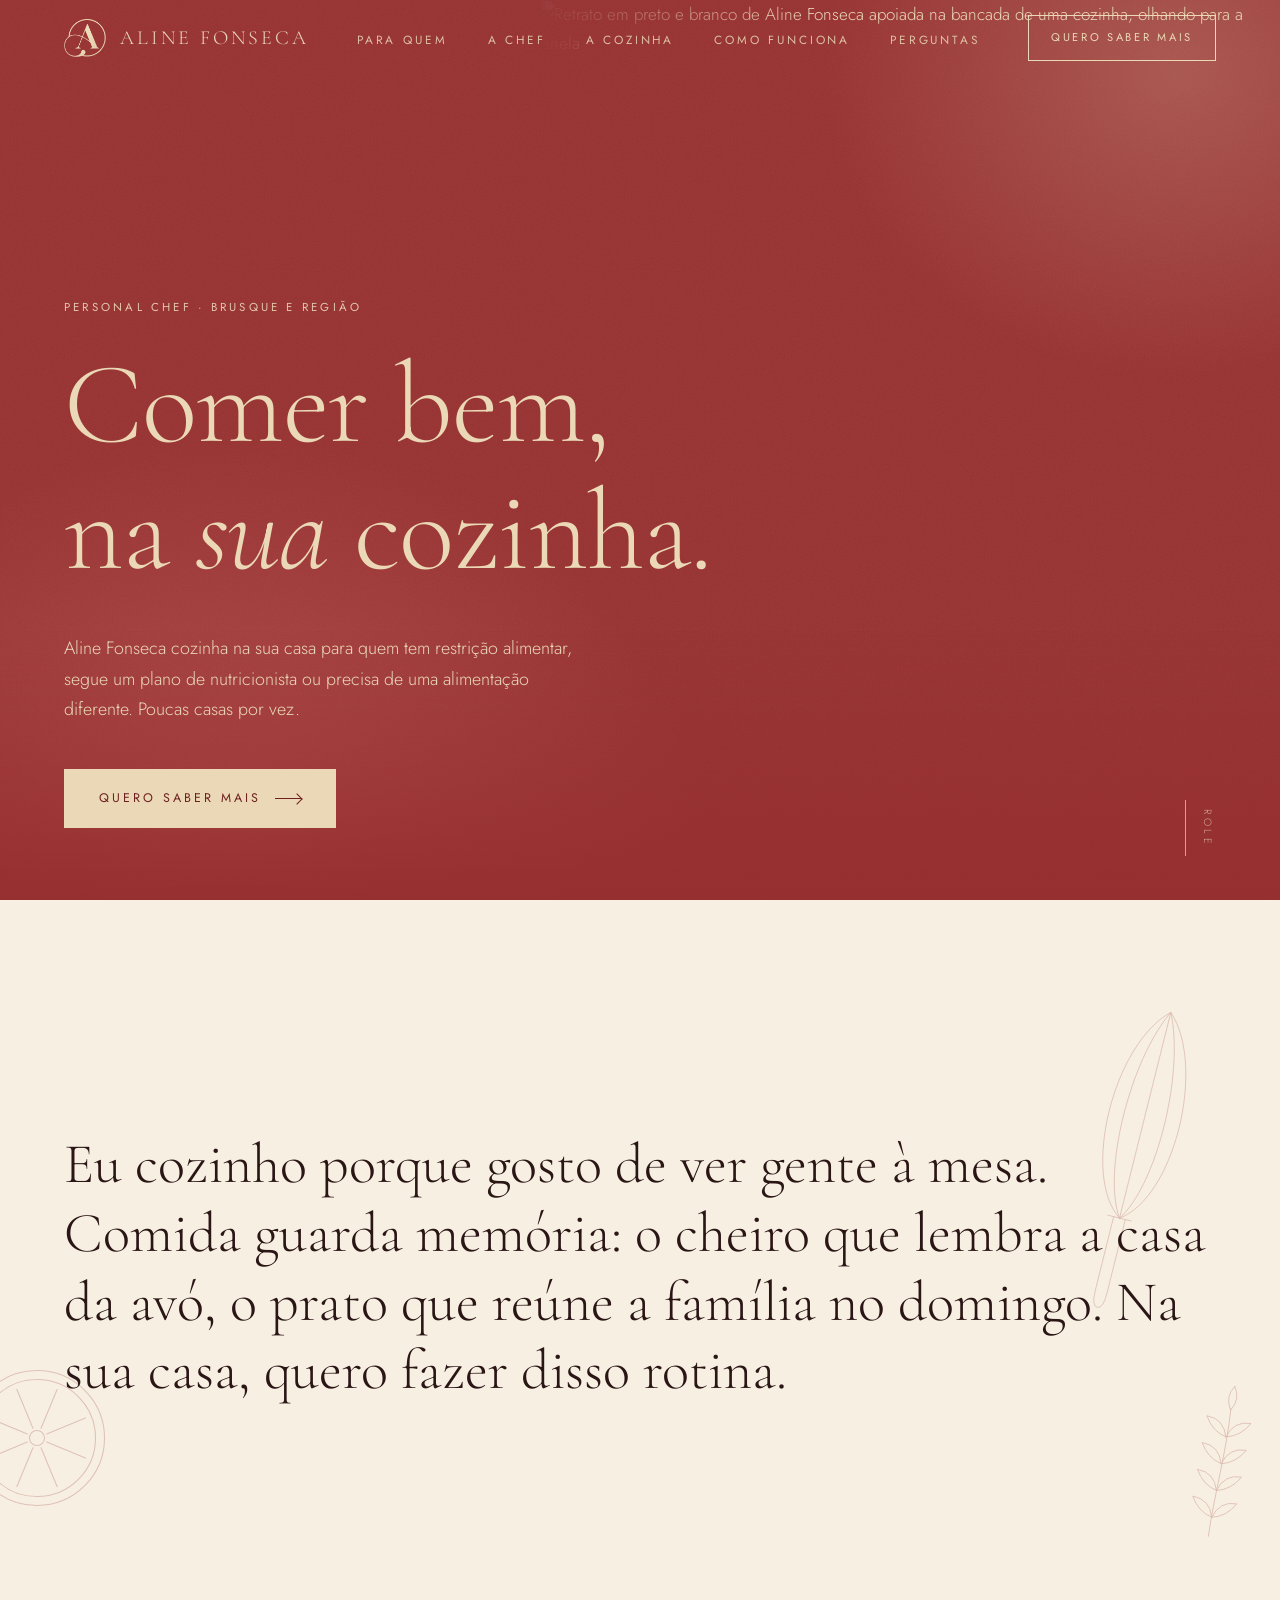
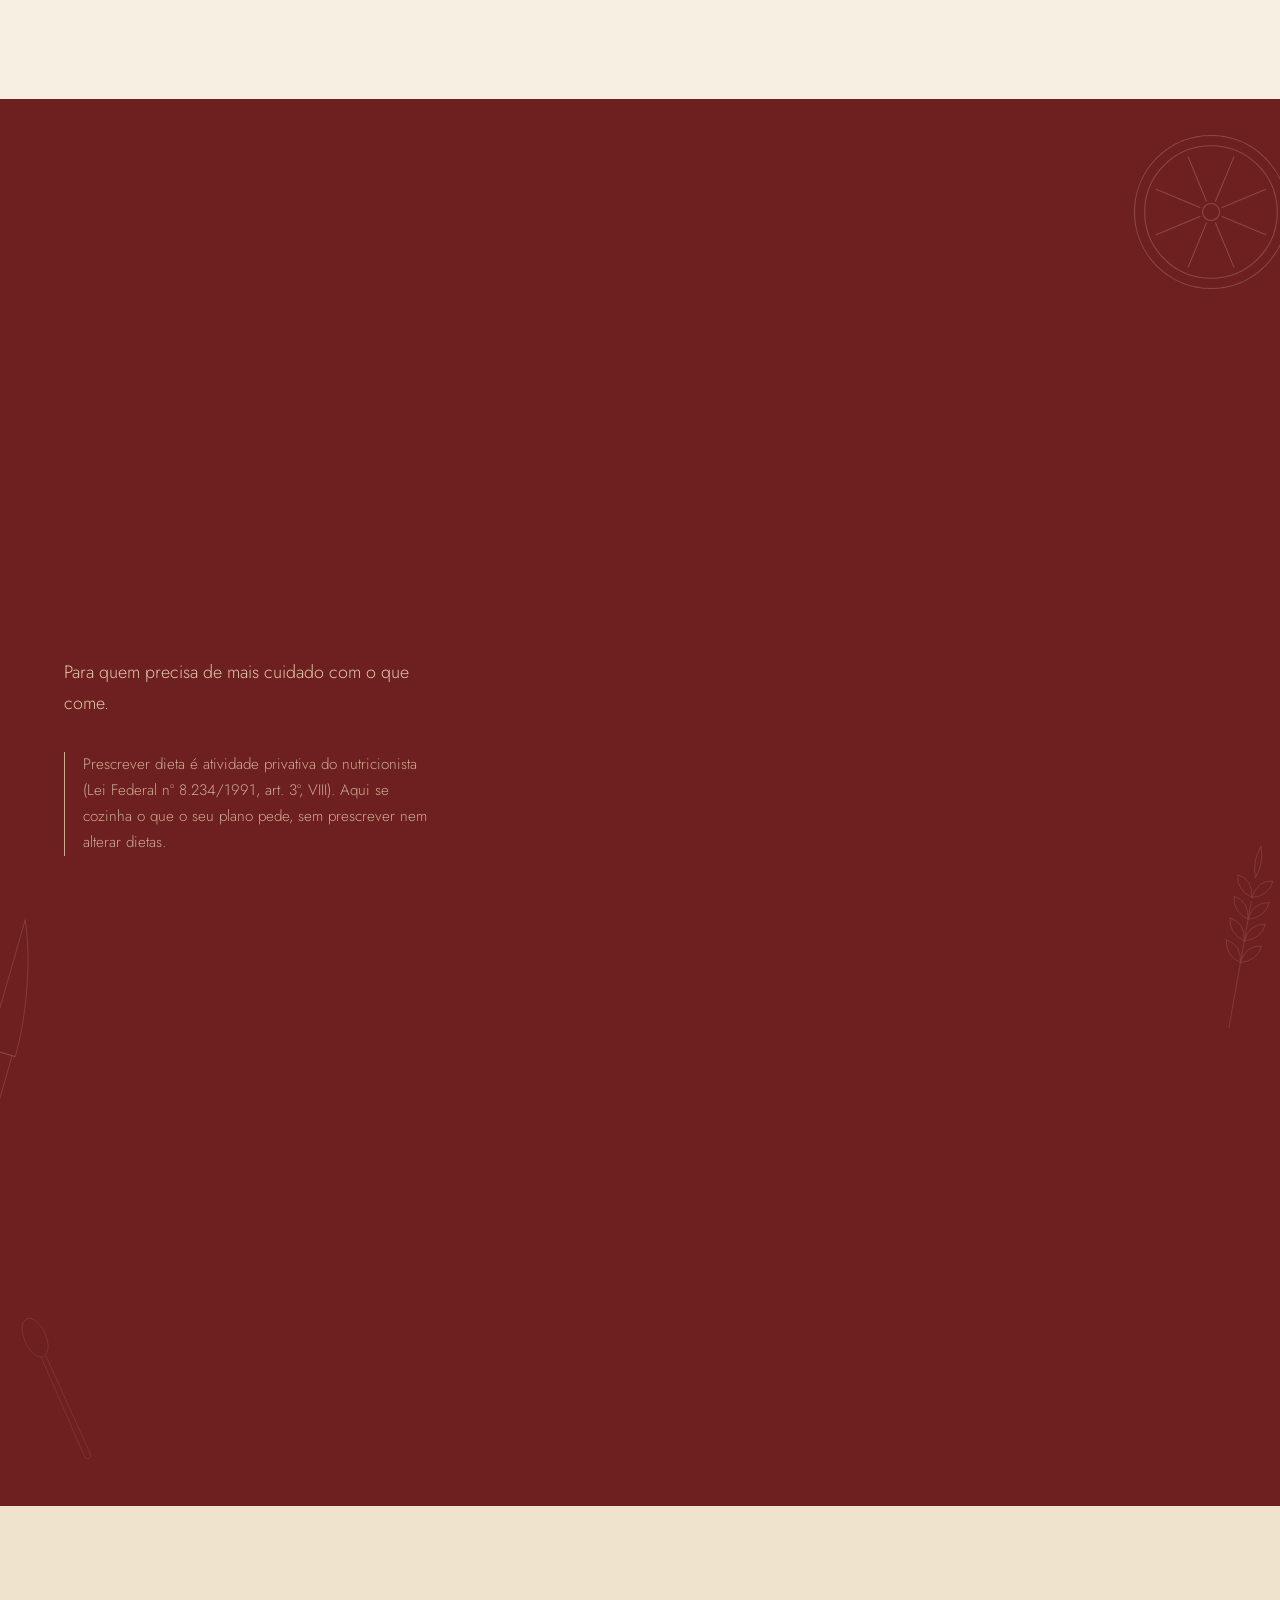
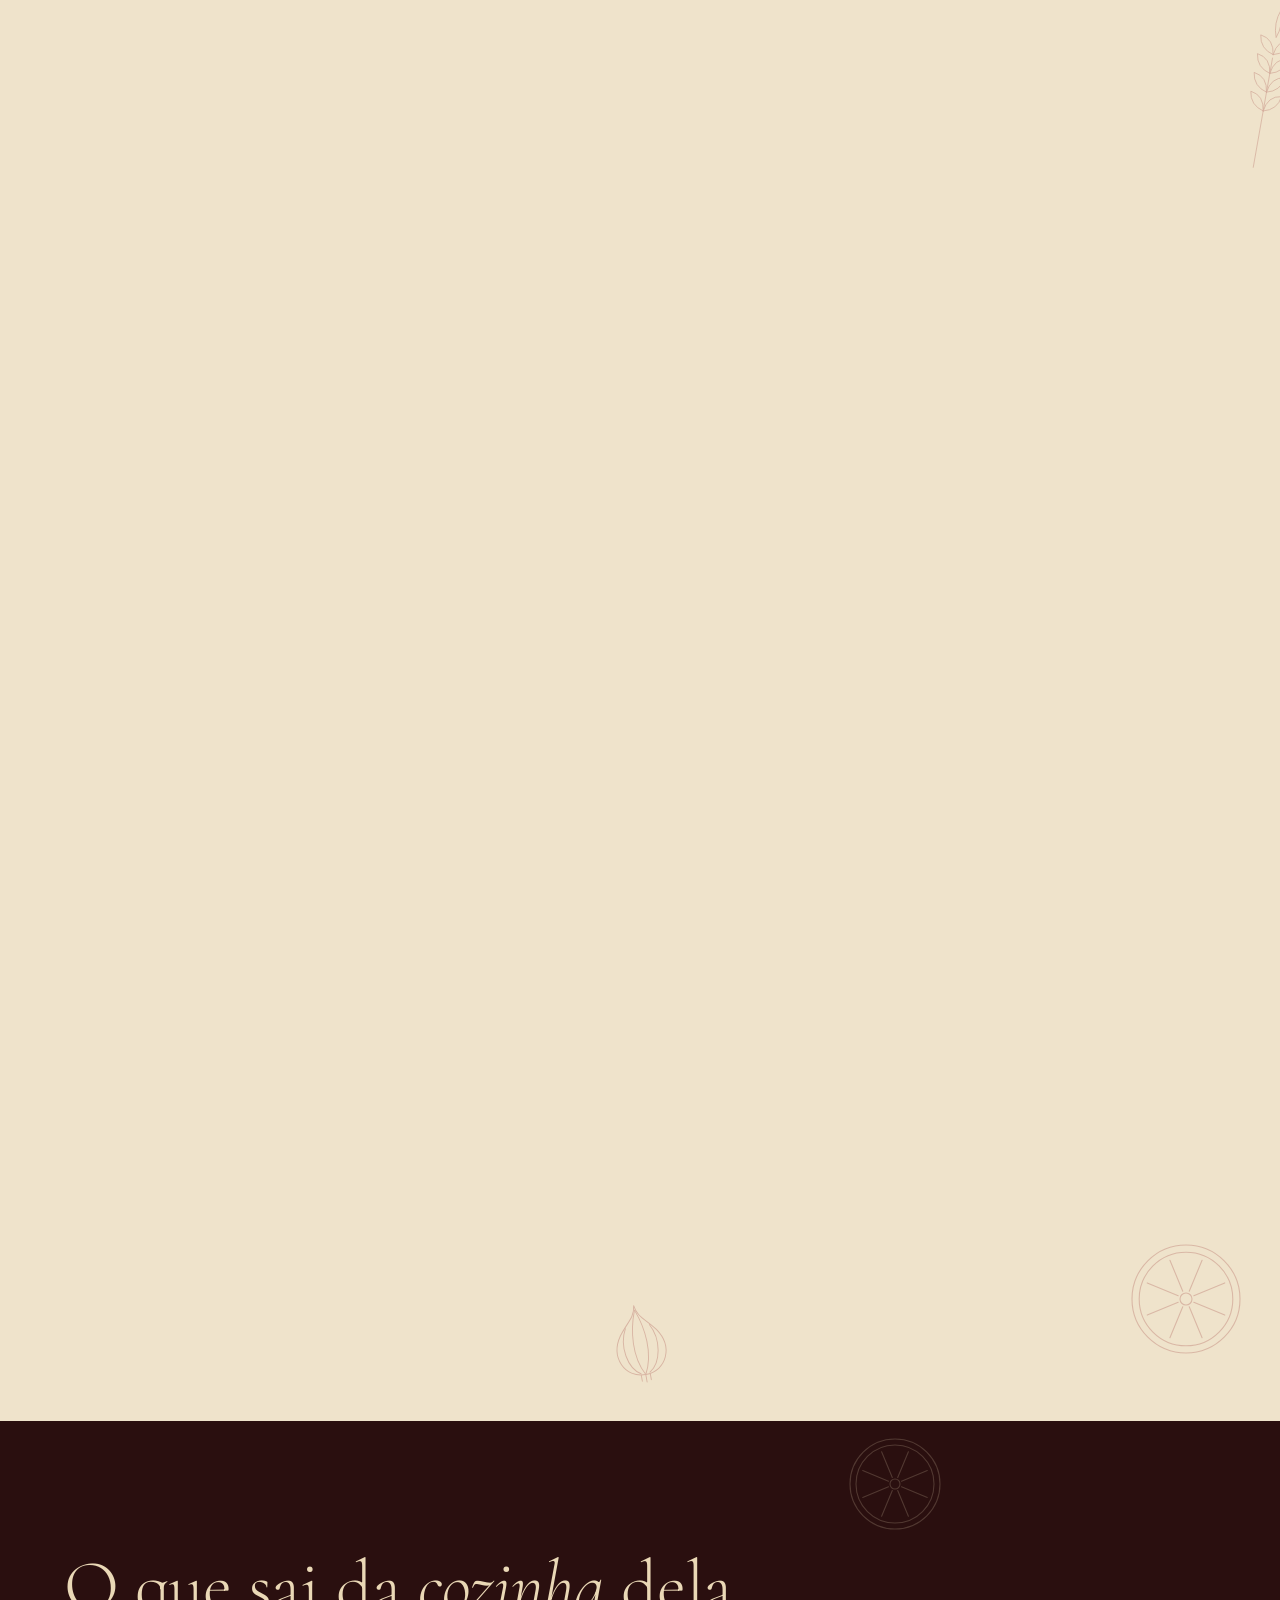
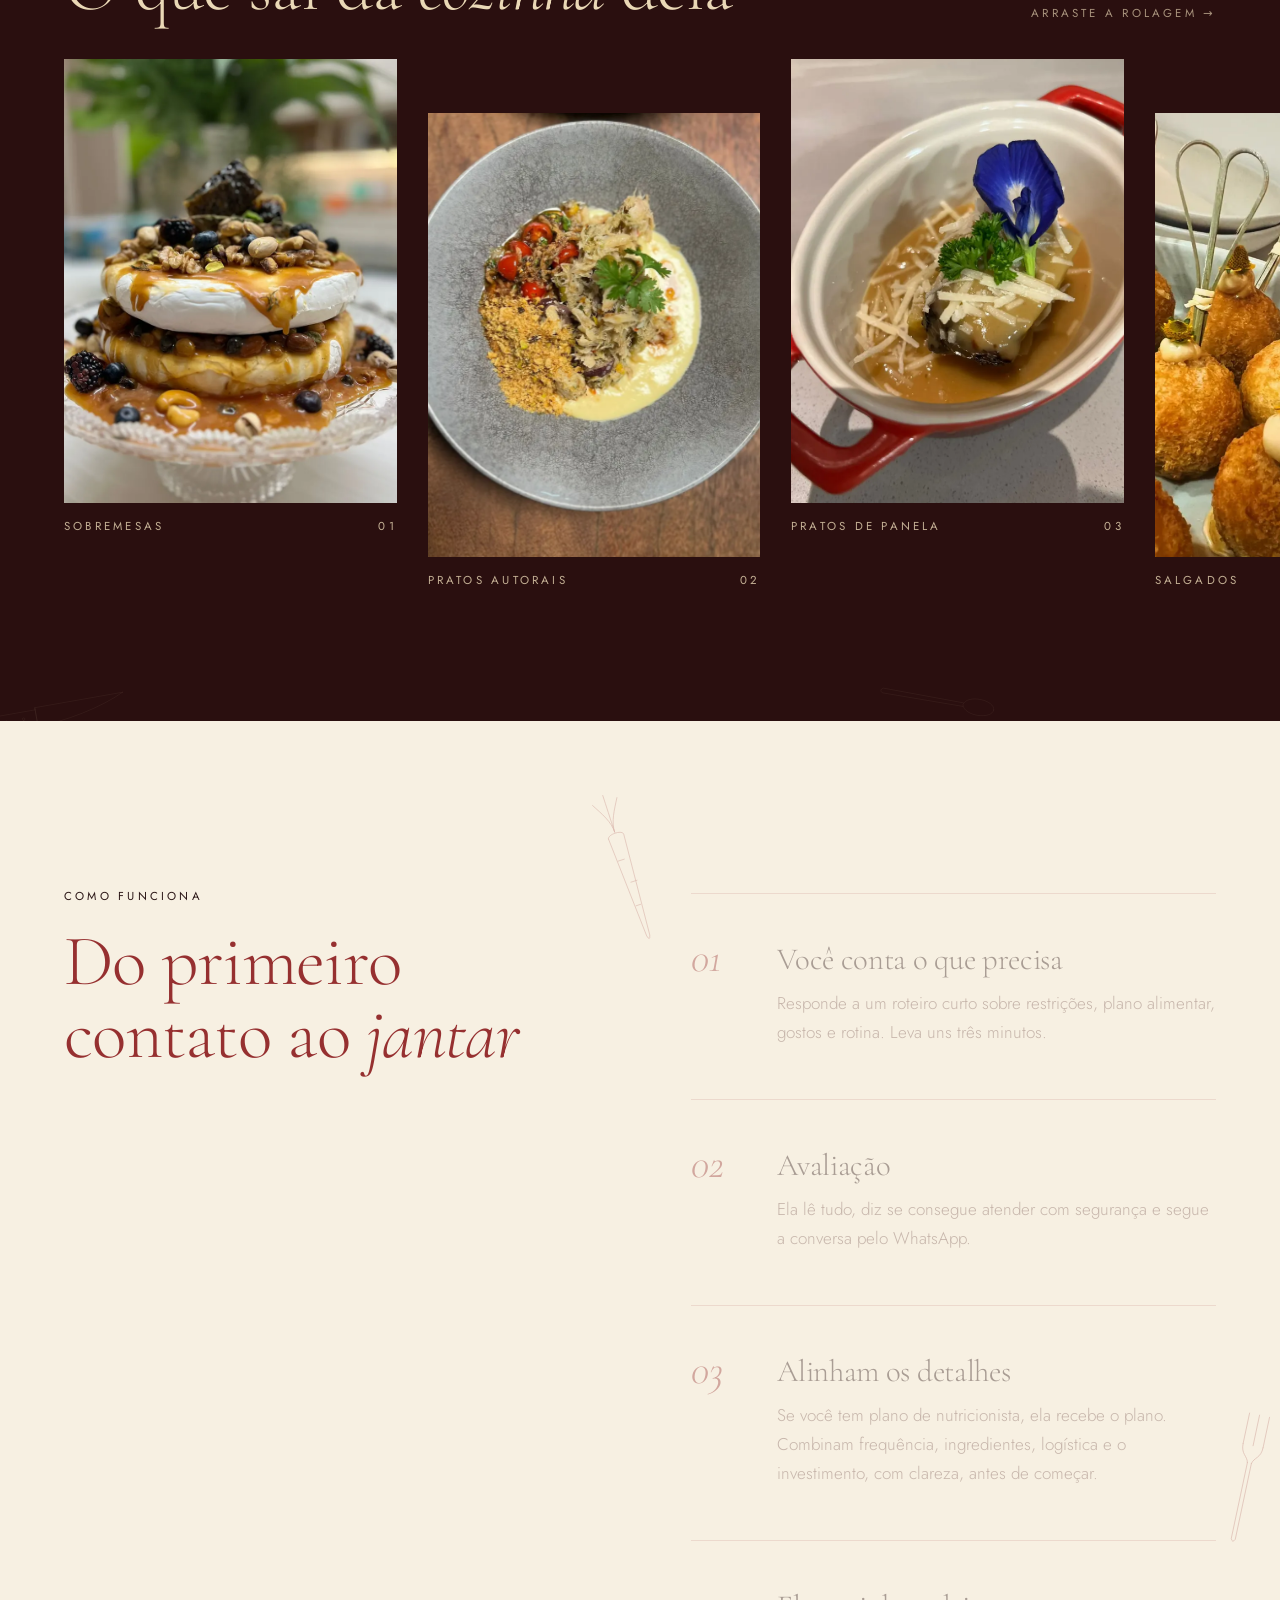
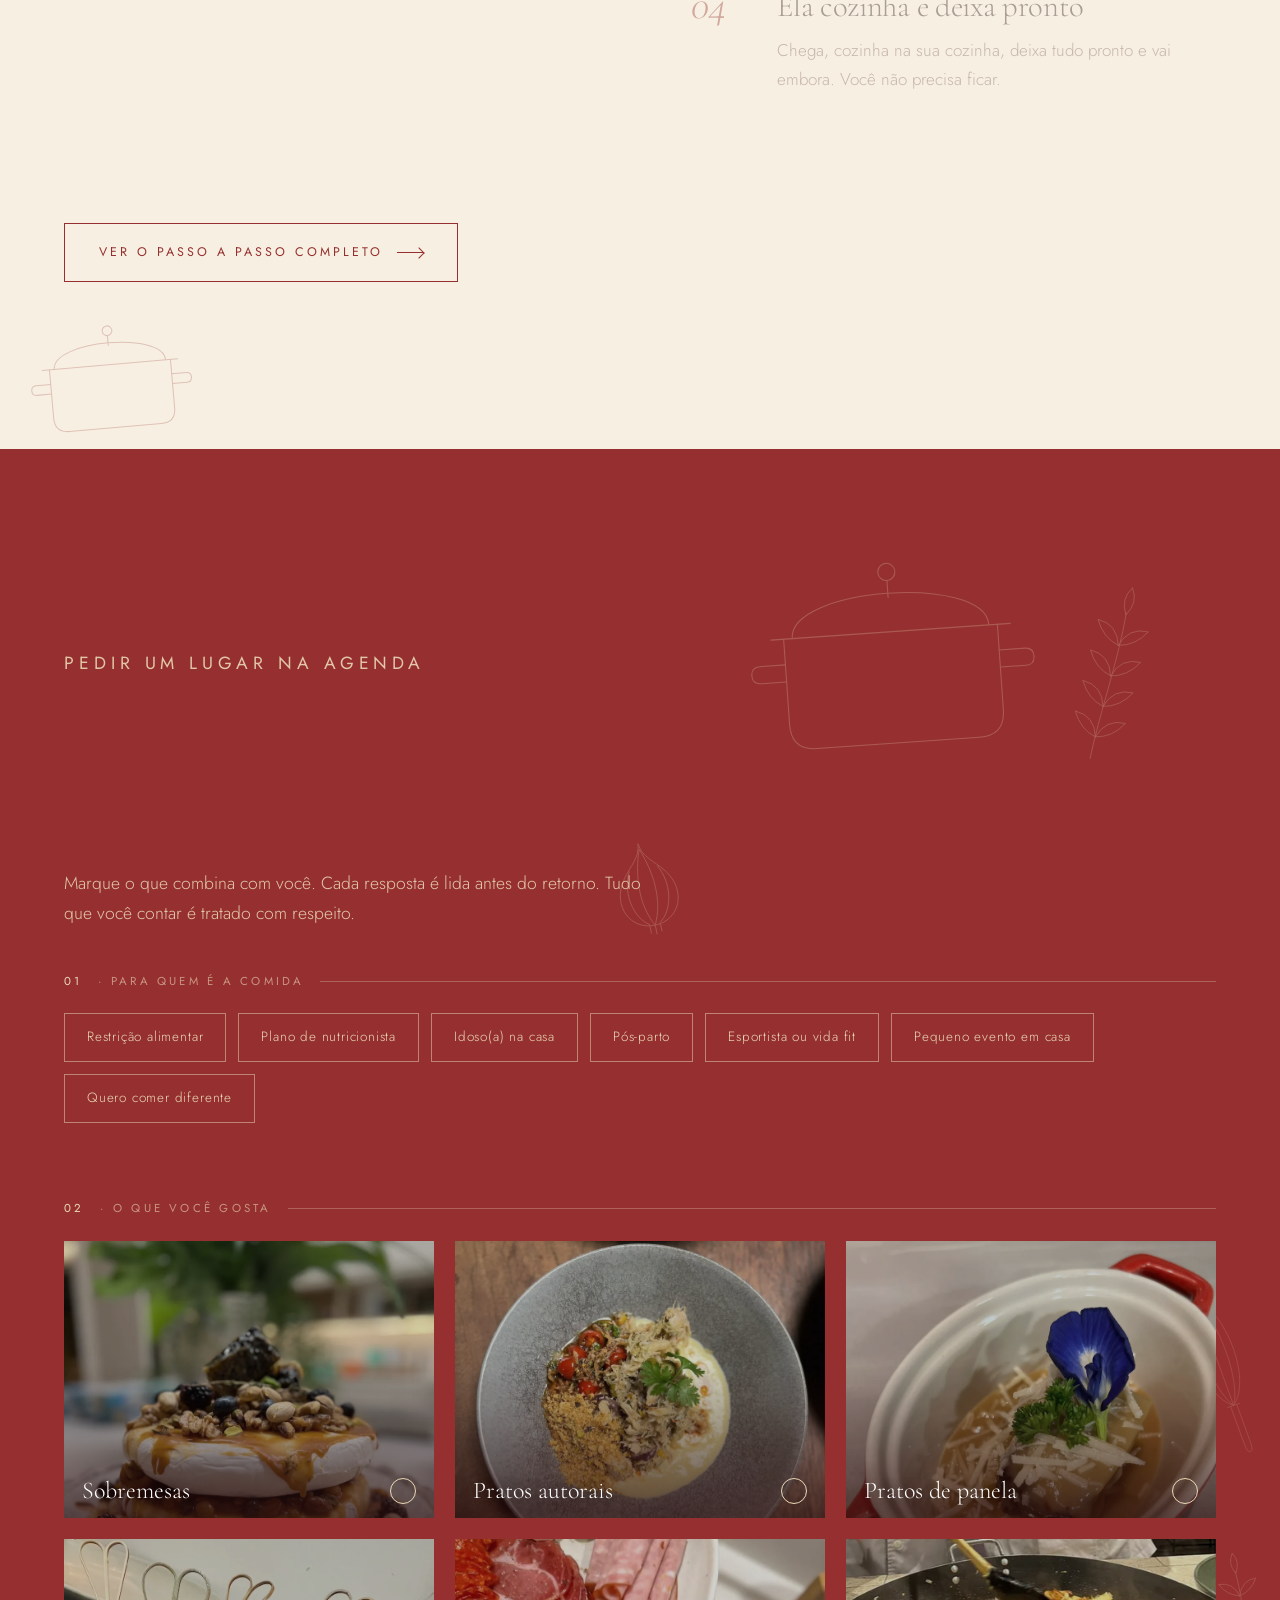
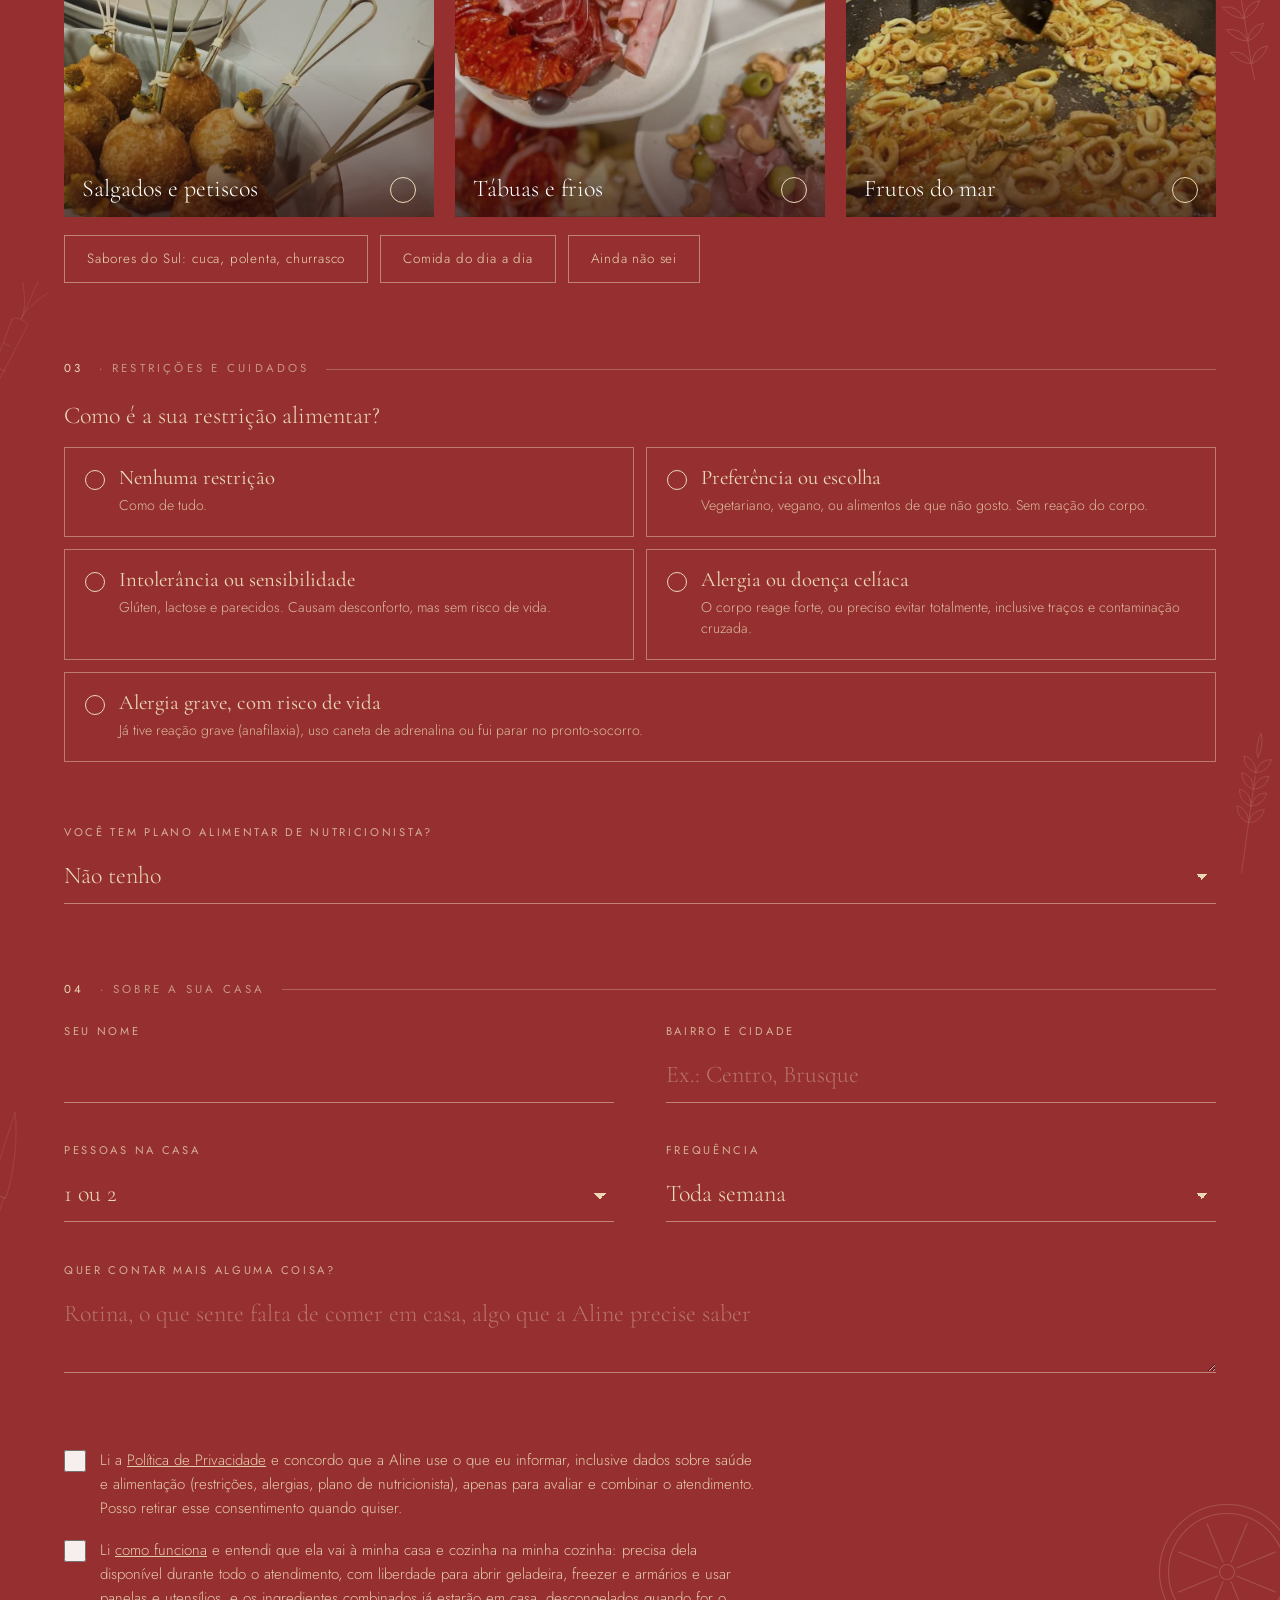
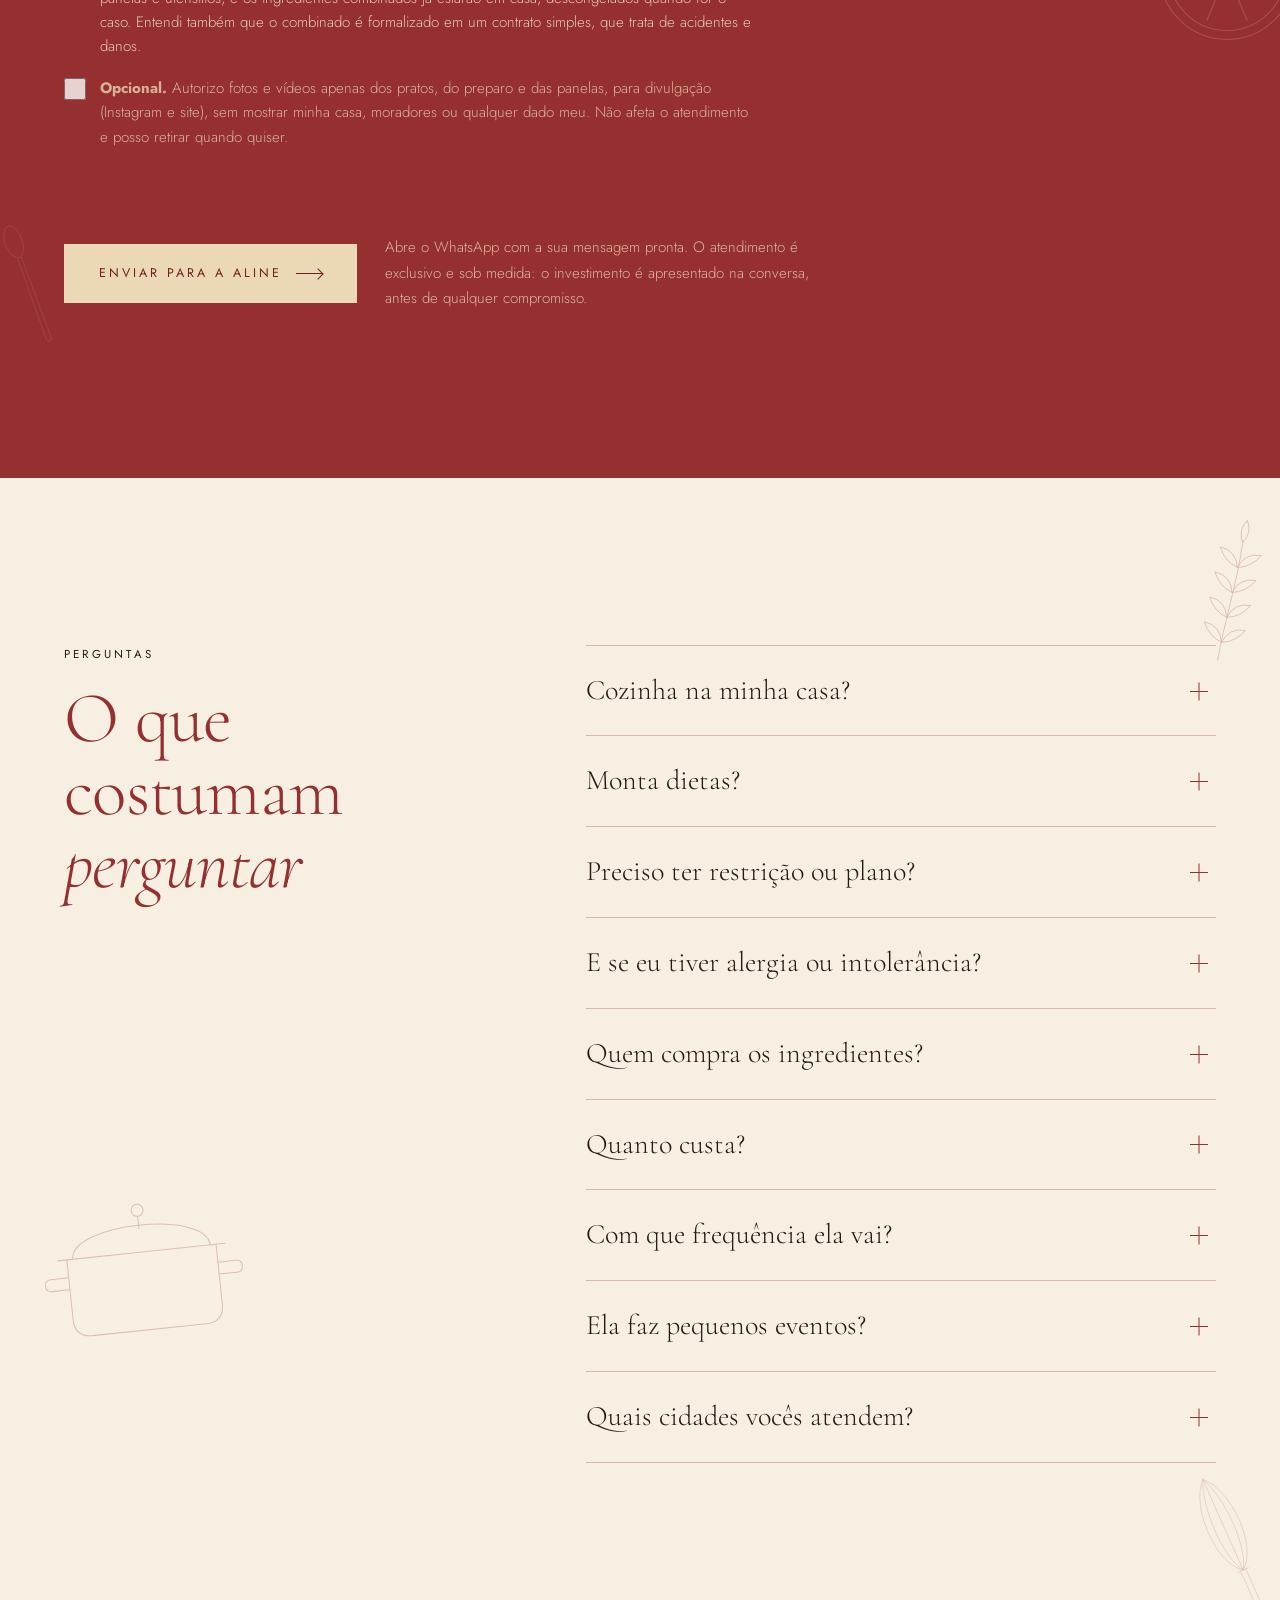
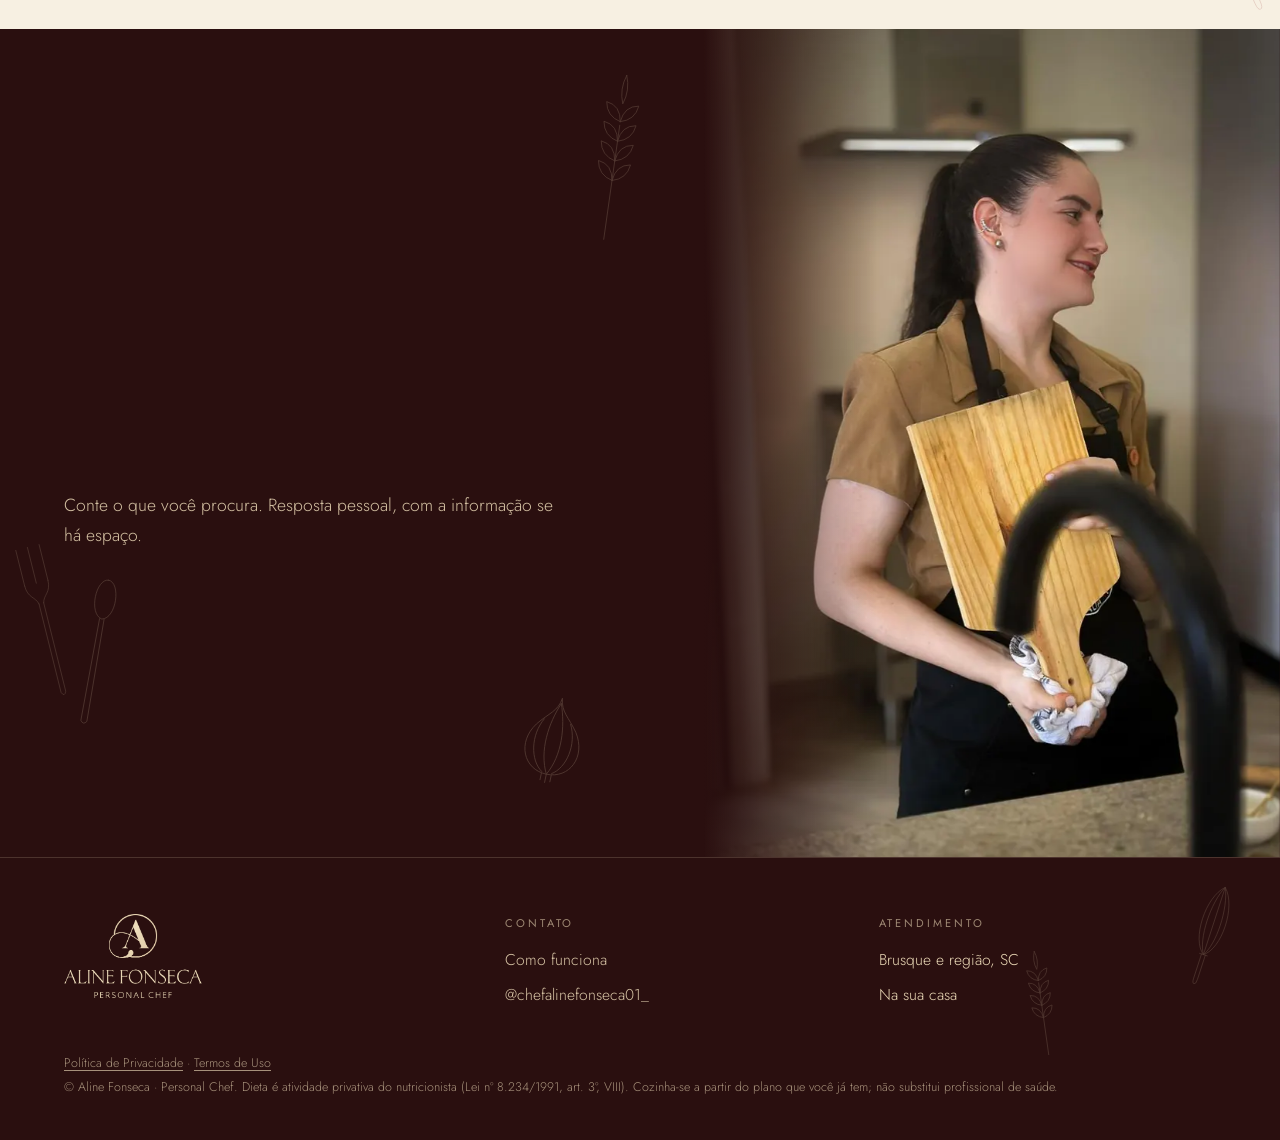
==== index.html @ f39ae43d "v3" ====
<!doctype html>
<html lang="pt-BR">
<head>
<meta charset="utf-8"><meta name="robots" content="noindex,nofollow">
<meta name="viewport" content="width=device-width, initial-scale=1, viewport-fit=cover">
<title>Aline Fonseca · Personal chef em Brusque e região</title>
<meta name="description" content="Personal chef em Brusque e região para quem tem restrição alimentar, segue plano de nutricionista ou precisa de uma alimentação diferente. Poucas casas por vez.">
<meta name="theme-color" content="#963030">

<script type="application/ld+json">{"@context":"https://schema.org","@type":"ProfessionalService","name":"Aline Fonseca · Personal Chef","url":"https://chefalinefonseca.com.br/","image":"https://chefalinefonseca.com.br/img/og.jpg","description":"Personal chef em Brusque e região: cozinha na casa do cliente para quem tem restrição alimentar, segue plano de nutricionista ou precisa de uma alimentação diferente.","address":{"@type":"PostalAddress","addressLocality":"Brusque","addressRegion":"SC","addressCountry":"BR"},"areaServed":{"@type":"City","name":"Brusque"},"sameAs":["https://instagram.com/chefalinefonseca01_"]}</script>
<link rel="icon" type="image/png" href="/img/favicon.png">
<link rel="apple-touch-icon" href="/img/apple-touch-icon.png">
<meta property="og:type" content="website">
<meta property="og:locale" content="pt_BR">
<meta property="og:title" content="Aline Fonseca · Personal chef">
<meta property="og:description" content="Comer bem, na sua cozinha, com cuidado. Poucas casas por vez, em Brusque e região.">
<meta property="og:image" content="https://chefalinefonseca.com.br/img/og.jpg">
<meta name="twitter:card" content="summary_large_image">
<link rel="preconnect" href="https://fonts.googleapis.com">
<link rel="preconnect" href="https://fonts.gstatic.com" crossorigin>
<link href="https://fonts.googleapis.com/css2?family=Cormorant+Garamond:ital,wght@0,300;0,400;0,500;1,300;1,400&family=Jost:wght@300;400;500&display=swap" rel="stylesheet">
<link rel="stylesheet" href="style.css">
<link rel="stylesheet" href="/beta/css/rolagem.css">
</head>
<body>
<a class="skip" href="#conteudo">Pular para o conteúdo</a>
<div class="prog" id="prog" aria-hidden="true"></div>

<header id="hd">
  <div class="wrap hd">
    <a class="marca" href="#topo" aria-label="Aline Fonseca, início"><img src="/img/monograma-creme.png" alt="" width="42" height="38"><span>Aline Fonseca</span></a>
    <nav aria-label="Principal"><ul>
      <li><a href="#para-quem">Para quem</a></li>
      <li><a href="#sobre">A chef</a></li>
      <li><a href="#cozinha">A cozinha</a></li>
      <li><a href="#como">Como funciona</a></li>
      <li><a href="#perguntas">Perguntas</a></li>
    </ul></nav>
    <a class="btn claro" href="#como">Quero saber mais</a>
  </div>
</header>

<main id="conteudo">

<section class="hero" id="topo" aria-labelledby="t-hero">
  <canvas class="sh" id="sh" aria-hidden="true"></canvas>
  <div class="hero-img" data-par="hero"><img src="/beta/hero.webp" alt="Retrato em preto e branco de Aline Fonseca apoiada na bancada de uma cozinha, olhando para a janela" width="1200" height="1800" fetchpriority="high"></div>
  <div class="wrap hero-in">
    <p class="label">Personal chef · Brusque e região</p>
    <h1 id="t-hero"><span class="ln"><span>Comer bem,</span></span><span class="ln"><span>na <em>sua</em> cozinha.</span></span></h1>
    <p class="sub">Aline Fonseca cozinha na sua casa para quem tem restrição alimentar, segue um plano de nutricionista ou precisa de uma alimentação diferente. Poucas casas por vez.</p>
    <div class="acoes">
      <a class="btn cheio" href="#como">Quero saber mais <span class="ar" aria-hidden="true"></span></a>
    </div>
  </div>
  <div class="dica" aria-hidden="true">Role</div>
</section>

<section class="mani on-light" aria-label="Manifesto">
  <div class="decor" aria-hidden="true"><i class="dec v" data-i="whisk" style="--x:84%;--y:12%;--w:120px;--r:14deg;--o:.16;--dl:0s;--mx:78%;--my:4%;--mw:74px"></i><i class="dec v hm" data-i="lemon" style="--x:-3%;--y:58%;--w:150px;--r:0deg;--o:.12;--dl:.4s"></i><i class="dec v" data-i="herb" style="--x:93%;--y:60%;--w:64px;--r:10deg;--o:.14;--dl:.8s;--mx:92%;--my:74%;--mw:40px"></i></div>
  <div class="wrap">
    <p class="big" id="mani">Eu cozinho porque gosto de ver gente à mesa. Comida guarda memória: o cheiro que lembra a casa da avó, o prato que reúne a família no domingo. Na sua casa, quero fazer disso rotina.</p>
    <p class="ass label rv">Aline Fonseca</p>
  </div>
</section>

<section class="paraq" id="para-quem" aria-labelledby="t-paraq">
  <div class="decor" aria-hidden="true"><i class="dec" data-i="knife" style="--x:-1.5%;--y:58%;--w:54px;--r:16deg;--o:.2;--dl:0s"></i><i class="dec" data-i="lemon" style="--x:88%;--y:2%;--w:170px;--r:0deg;--o:.16;--dl:.3s"></i><i class="dec hm" data-i="wheat" style="--x:95%;--y:52%;--w:60px;--r:10deg;--o:.14;--dl:.6s"></i><i class="dec hm" data-i="spoon" style="--x:3%;--y:86%;--w:40px;--r:-24deg;--o:.16;--dl:.9s"></i></div>
  <div class="wrap paraq-g">
    <div class="esq">
      <p class="label rv">Para quem</p>
      <h2 id="t-paraq" class="rv">Para quem a cozinha comum <em>não atende</em></h2>
      <p class="t rv">Para quem precisa de mais cuidado com o que come.</p>
      <p class="lei rv">Prescrever dieta é atividade privativa do nutricionista (Lei Federal nº 8.234/1991, art. 3º, VIII). Aqui se cozinha o que o seu plano pede, sem prescrever nem alterar dietas.</p>
    </div>
    <ul class="rv">
      <li><b>01</b><div><h3>Restrições alimentares</h3><p>Alergias, intolerâncias, doença celíaca. Cada caso é avaliado antes. Nas alergias graves, há protocolo próprio de higiene, utensílios e descarte de lixo.</p></div></li>
      <li><b>02</b><div><h3>Plano do nutricionista</h3><p>Você traz o plano; ele é cozinhado como pede, com quantidades e cuidados combinados.</p></div></li>
      <li><b>03</b><div><h3>Idosos</h3><p>Comida macia, saborosa e adaptada ao que a pessoa consegue e gosta de comer. Comida de verdade, com a cara da casa.</p></div></li>
      <li><b>04</b><div><h3>Pós-parto</h3><p>Refeições que acolhem uma fase em que cozinhar é a última coisa possível, e comer bem é o que mais importa.</p></div></li>
      <li><b>05</b><div><h3>Esportistas e vida fit</h3><p>Rotina de treino pede regularidade. Refeições organizadas para a semana, dentro do padrão que você já segue.</p></div></li>
      <li><b>06</b><div><h3>Quem quer comer diferente</h3><p>Sem diagnóstico e sem plano. Só a vontade de comer melhor, com ingredientes e preparo de qualidade.</p></div></li>
    </ul>
  </div>
</section>

<section class="sobre on-light" id="sobre" aria-labelledby="t-sobre">
  <div class="decor" aria-hidden="true"><i class="dec v" data-i="wheat" style="--x:97%;--y:6%;--w:52px;--r:10deg;--o:.16;--dl:0s;--mx:93%;--my:2%;--mw:36px"></i><i class="dec v hm" data-i="lemon" style="--x:88%;--y:88%;--w:120px;--r:0deg;--o:.12;--dl:.5s"></i><i class="dec v hm" data-i="garlic" style="--x:47%;--y:92%;--w:76px;--r:-10deg;--o:.13;--dl:.9s"></i></div>
  <div class="wrap sobre-g">
    <figure>
      <div class="moldura cv"><img src="/img/aline-pote.webp" alt="Aline Fonseca sorrindo enquanto cozinha numa panela de ferro, de avental preto e touca" width="720" height="1280" loading="lazy" data-par="foto"></div>
      <figcaption class="label rv">Aline, em ação</figcaption>
    </figure>
    <div>
      <p class="label rv">A chef</p>
      <h2 id="t-sobre" class="rv">Aline <em>Fonseca</em></h2>
      <p class="rv">Nasci em Vilhena, no interior de Rondônia, numa casa de cultura sulista. Cresci entre cuca doce, polenta e churrasco, e esses sabores nunca saíram de mim. Em Brusque, eles fazem parte da mesa de todo mundo.</p>
      <p class="rv">Estudei Gastronomia em Porto Velho e passei anos cozinhando para eventos. Tive buffet próprio e servi até quinhentas pessoas de uma vez. Hoje escolhi o contrário: me dedico a levar qualidade alimentar direto para a casa de cada cliente, conhecendo quem vai comer e cozinhando do jeito que essa pessoa precisa.</p>
      <ul class="cred rv">
        <li><b>01</b> Técnica em Gastronomia, FIMCA, Porto Velho</li>
        <li><b>02</b> Curso de Cozinheiro, SENAC</li>
        <li><b>03</b> Anos à frente de buffet próprio e eventos de até 500 pessoas</li>
        <li><b>04</b> Chef em campanha da Le Creuset</li>
        <li><b>05</b> Já cozinhou para um presidente da República</li>
      </ul>
      <div class="traj rv">
        <p class="label">Antes das casas, anos de eventos</p>
        <div class="traj-g">
          <figure><div class="moldura in"><img src="/img/mesa.webp" alt="Mesa de buffet montada em varanda com folhagens e frutas" width="900" height="600" loading="lazy"></div></figure>
          <figure><div class="moldura in"><img src="/img/evento.webp" alt="Aline sorrindo de touca e dólmã verde durante um jantar de evento, com rosas brancas ao fundo" width="853" height="615" loading="lazy" style="object-position:50% 20%"></div></figure>
        </div>
        <p class="traj-n">Buffet próprio e eventos de até 500 pessoas. Hoje o foco é outro: a cozinha da sua casa.</p>
      </div>
    </div>
  </div>
</section>

<section class="hz" id="cozinha" aria-label="Pratos da Aline">
  <div class="hz-pin">
    <div class="decor" aria-hidden="true"><i class="dec" data-i="lemon" style="--x:66%;--y:1.5%;--w:100px;--r:0deg;--o:.15;--dl:0s;--mx:72%;--my:1%;--mw:62px"></i><i class="dec hm" data-i="knife" style="--x:3%;--y:91%;--w:36px;--r:80deg;--o:.14;--dl:.5s"></i><i class="dec hm" data-i="spoon" style="--x:72%;--y:91%;--w:30px;--r:100deg;--o:.14;--dl:.9s"></i></div>
    <div class="hz-top">
      <h2>O que sai da <em>cozinha</em> dela</h2>
      <p class="label">Arraste a rolagem →</p>
    </div>
    <div class="hz-track" id="track">
      <figure class="card"><div class="moldura"><img src="/img/sobremesa.webp" alt="Sobremesa com queijo brie, calda de caramelo, frutas secas e frutas vermelhas, servida em prato de cristal" width="900" height="1200" loading="lazy"></div><figcaption class="label"><span>Sobremesas</span><span>01</span></figcaption></figure>
      <figure class="card"><div class="moldura"><img src="/img/autoral.webp" alt="Prato autoral visto de cima: desfiado com tomates, farofa e creme amarelo em prato cinza" width="900" height="1044" loading="lazy"></div><figcaption class="label"><span>Pratos autorais</span><span>02</span></figcaption></figure>
      <figure class="card"><div class="moldura"><img src="/img/panela.webp" alt="Prato de panela em cocotte vermelha, com queijo ralado e uma flor azul comestível" width="900" height="1200" loading="lazy"></div><figcaption class="label"><span>Pratos de panela</span><span>03</span></figcaption></figure>
      <figure class="card"><div class="moldura"><img src="/img/petisco.webp" alt="Bolinhas douradas de salgado em espetos de bambu, com cobertura cremosa" width="900" height="900" loading="lazy"></div><figcaption class="label"><span>Salgados</span><span>04</span></figcaption></figure>
      <figure class="card"><div class="moldura"><img src="/img/tabua.webp" alt="Tábua de frios com salames, queijos, azeitonas e castanhas" width="768" height="1024" loading="lazy"></div><figcaption class="label"><span>Tábuas e frios</span><span>05</span></figcaption></figure>
      <figure class="card larga"><div class="moldura"><img src="/img/mar.webp" alt="Panela grande com frutos do mar refogados" width="600" height="330" loading="lazy"></div><figcaption class="label"><span>Frutos do mar</span><span>06</span></figcaption></figure>
      <div class="hz-fim"><p>Cada casa recebe o que combina com ela.</p></div>
    </div>
  </div>
</section>

<section class="como on-light" id="como" aria-labelledby="t-como">
  <div class="decor" aria-hidden="true"><i class="dec v hm" data-i="carrot" style="--x:47%;--y:5%;--w:48px;--r:-18deg;--o:.16;--dl:0s"></i><i class="dec v" data-i="fork" style="--x:96%;--y:52%;--w:34px;--r:12deg;--o:.15;--dl:.5s;--mx:93%;--my:40%;--mw:24px"></i><i class="dec v hm" data-i="pot" style="--x:2%;--y:90%;--w:170px;--r:-5deg;--o:.12;--dl:.9s"></i></div>
  <div class="wrap como-g">
    <div class="esq">
      <p class="label">Como funciona</p>
      <h2 id="t-como">Do primeiro contato ao <em>jantar</em></h2>
      <div class="moldura cv"><img src="/img/casa.webp" alt="Aline de touca e máscara arrumando uma mesa de jantar numa casa, com pratos e guardanapos" width="900" height="1200" loading="lazy" data-par="foto"></div>
    </div>
    <ol class="passos" id="passos">
      <li><h3>Você conta o que precisa</h3><p>Responde a um roteiro curto sobre restrições, plano alimentar, gostos e rotina. Leva uns três minutos.</p></li>
      <li><h3>Avaliação</h3><p>Ela lê tudo, diz se consegue atender com segurança e segue a conversa pelo WhatsApp.</p></li>
      <li><h3>Alinham os detalhes</h3><p>Se você tem plano de nutricionista, ela recebe o plano. Combinam frequência, ingredientes, logística e o investimento, com clareza, antes de começar.</p></li>
      <li><h3>Ela cozinha e deixa pronto</h3><p>Chega, cozinha na sua cozinha, deixa tudo pronto e vai embora. Você não precisa ficar.</p></li>
    </ol>
  </div>
  <div class="wrap" style="margin-top:clamp(40px,6vw,80px)"><a class="btn escuro" href="como-funciona.html">Ver o passo a passo completo <span class="ar" aria-hidden="true"></span></a></div>
</section>

<section class="tri" id="triagem" aria-labelledby="t-tri">
  <div class="decor" aria-hidden="true"><i class="dec" data-i="pot" style="--x:58%;--y:3%;--w:300px;--r:-4deg;--o:.18;--dl:0s;--mx:46%;--my:-.6%;--mw:190px"></i><i class="dec" data-i="herb" style="--x:84%;--y:4%;--w:74px;--r:14deg;--o:.2;--dl:.4s;--mx:88%;--my:.5%;--mw:44px"></i><i class="dec hm" data-i="garlic" style="--x:47%;--y:12%;--w:90px;--r:-12deg;--o:.16;--dl:.8s"></i><i class="dec hm" data-i="whisk" style="--x:93%;--y:26%;--w:64px;--r:-20deg;--o:.16;--dl:1.1s"></i><i class="dec hm" data-i="carrot" style="--x:-1.5%;--y:44%;--w:50px;--r:24deg;--o:.15;--dl:1.4s"></i><i class="dec hm" data-i="lemon" style="--x:90%;--y:82%;--w:150px;--r:0deg;--o:.14;--dl:1.7s"></i><i class="dec" data-i="wheat" style="--x:96%;--y:58%;--w:46px;--r:8deg;--o:.14;--dl:.5s;--mx:93%;--my:46%;--mw:34px"></i><i class="dec" data-i="knife" style="--x:-1.2%;--y:70%;--w:34px;--r:18deg;--o:.15;--dl:.9s;--mx:-3%;--my:64%;--mw:26px"></i><i class="dec" data-i="herb" style="--x:95%;--y:34%;--w:54px;--r:-10deg;--o:.15;--dl:1.2s;--mx:94%;--my:24%;--mw:34px"></i><i class="dec" data-i="spoon" style="--x:1%;--y:92%;--w:32px;--r:-20deg;--o:.15;--dl:.6s;--mx:88%;--my:94%;--mw:24px"></i></div>
  <div class="wrap">
    <div class="tri-cab">
      <p class="label rv">Pedir um lugar na agenda</p>
      <h2 id="t-tri" class="rv">Conte o que você <em>precisa</em> e o que gosta</h2>
      <p class="rv">Marque o que combina com você. Cada resposta é lida antes do retorno. Tudo que você contar é tratado com respeito.</p>
    </div>

    <form id="form" novalidate>
      <div class="passo-t">
        <p class="label">01 <small>· para quem é a comida</small></p>
        <div class="chips">
          <label class="chip"><input type="checkbox" name="quem" value="Restrição alimentar"><span>Restrição alimentar</span></label>
          <label class="chip"><input type="checkbox" name="quem" value="Plano de nutricionista"><span>Plano de nutricionista</span></label>
          <label class="chip"><input type="checkbox" name="quem" value="Idoso(a) na casa"><span>Idoso(a) na casa</span></label>
          <label class="chip"><input type="checkbox" name="quem" value="Pós-parto"><span>Pós-parto</span></label>
          <label class="chip"><input type="checkbox" name="quem" value="Esportista ou vida fit"><span>Esportista ou vida fit</span></label>
          <label class="chip"><input type="checkbox" name="quem" value="Pequeno evento em casa"><span>Pequeno evento em casa</span></label>
          <label class="chip"><input type="checkbox" name="quem" value="Alimentação diferenciada"><span>Quero comer diferente</span></label>
        </div>
      </div>

      <div class="passo-t">
        <p class="label">02 <small>· o que você gosta</small></p>
        <div class="gostos">
          <label class="gosto"><input type="checkbox" name="gosto" value="Sobremesas"><div class="moldura in"><img src="/img/sobremesa.webp" alt="" width="900" height="1200" loading="lazy"></div><span class="nome">Sobremesas<i class="ck"></i></span></label>
          <label class="gosto"><input type="checkbox" name="gosto" value="Pratos autorais"><div class="moldura in"><img src="/img/autoral.webp" alt="" width="900" height="1044" loading="lazy"></div><span class="nome">Pratos autorais<i class="ck"></i></span></label>
          <label class="gosto"><input type="checkbox" name="gosto" value="Pratos de panela"><div class="moldura in"><img src="/img/panela.webp" alt="" width="900" height="1200" loading="lazy"></div><span class="nome">Pratos de panela<i class="ck"></i></span></label>
          <label class="gosto"><input type="checkbox" name="gosto" value="Salgados e petiscos"><div class="moldura in"><img src="/img/petisco.webp" alt="" width="900" height="900" loading="lazy"></div><span class="nome">Salgados e petiscos<i class="ck"></i></span></label>
          <label class="gosto"><input type="checkbox" name="gosto" value="Tábuas e frios"><div class="moldura in"><img src="/img/tabua.webp" alt="" width="768" height="1024" loading="lazy"></div><span class="nome">Tábuas e frios<i class="ck"></i></span></label>
          <label class="gosto"><input type="checkbox" name="gosto" value="Frutos do mar"><div class="moldura in"><img src="/img/mar.webp" alt="" width="600" height="330" loading="lazy"></div><span class="nome">Frutos do mar<i class="ck"></i></span></label>
        </div>
        <div class="chips" style="margin-top:18px">
          <label class="chip"><input type="checkbox" name="gosto" value="Sabores do Sul (cuca, polenta, churrasco)"><span>Sabores do Sul: cuca, polenta, churrasco</span></label>
          <label class="chip"><input type="checkbox" name="gosto" value="Comida do dia a dia"><span>Comida do dia a dia</span></label>
          <label class="chip"><input type="checkbox" name="gosto" value="Ainda não sei, quero sugestões"><span>Ainda não sei</span></label>
        </div>
      </div>

      <div class="passo-t">
        <p class="label">03 <small>· restrições e cuidados</small></p>
        <p class="perg" id="p-nivel">Como é a sua restrição alimentar?</p>
        <div class="niveis" role="radiogroup" aria-labelledby="p-nivel">
          <label class="nivel"><input type="radio" name="nivel" value="nenhuma"><span class="nv"><b>Nenhuma restrição</b><small>Como de tudo.</small></span></label>
          <label class="nivel"><input type="radio" name="nivel" value="pref"><span class="nv"><b>Preferência ou escolha</b><small>Vegetariano, vegano, ou alimentos de que não gosto. Sem reação do corpo.</small></span></label>
          <label class="nivel"><input type="radio" name="nivel" value="intol"><span class="nv"><b>Intolerância ou sensibilidade</b><small>Glúten, lactose e parecidos. Causam desconforto, mas sem risco de vida.</small></span></label>
          <label class="nivel"><input type="radio" name="nivel" value="alerg"><span class="nv"><b>Alergia ou doença celíaca</b><small>O corpo reage forte, ou preciso evitar totalmente, inclusive traços e contaminação cruzada.</small></span></label>
          <label class="nivel grave"><input type="radio" name="nivel" value="grave"><span class="nv"><b>Alergia grave, com risco de vida</b><small>Já tive reação grave (anafilaxia), uso caneta de adrenalina ou fui parar no pronto-socorro.</small></span></label>
        </div>
        <p class="erro" id="erro3" role="alert"></p>
        <p class="aviso" id="aviso" role="status"></p>

        <div class="col" id="det">
          <p class="perg">Quais alimentos?</p>
          <div class="chips">
            <label class="chip"><input type="checkbox" name="alim" value="Leite e derivados"><span>Leite e derivados</span></label>
            <label class="chip"><input type="checkbox" name="alim" value="Glúten (trigo, centeio, cevada, aveia)"><span>Glúten (trigo, centeio, cevada, aveia)</span></label>
            <label class="chip"><input type="checkbox" name="alim" value="Ovos"><span>Ovos</span></label>
            <label class="chip"><input type="checkbox" name="alim" value="Amendoim"><span>Amendoim</span></label>
            <label class="chip"><input type="checkbox" name="alim" value="Castanhas e nozes"><span>Castanhas e nozes</span></label>
            <label class="chip"><input type="checkbox" name="alim" value="Soja"><span>Soja</span></label>
            <label class="chip"><input type="checkbox" name="alim" value="Peixes"><span>Peixes</span></label>
            <label class="chip"><input type="checkbox" name="alim" value="Crustáceos e frutos do mar"><span>Crustáceos e frutos do mar</span></label>
            <label class="chip"><input type="checkbox" name="alim" value="Vegetariano"><span>Vegetariano</span></label>
            <label class="chip"><input type="checkbox" name="alim" value="Vegano"><span>Vegano</span></label>
          </div>
          <div class="campos" style="margin-top:28px">
            <div class="campo full"><label for="nao">Outro alimento a evitar? (opcional)</label><input id="nao" name="nao" type="text" placeholder="Ex.: coentro, camarão, kiwi. Não precisa escrever laudos ou exames" autocomplete="off"></div>
          </div>
        </div>

        <div class="col" id="cross">
          <div class="campos" style="margin-top:8px">
            <div class="campo full"><label for="crossv">Cuidado com contaminação cruzada</label>
              <select id="crossv" name="cross"><option>Preciso de utensílios, panos e superfícies separados ou bem higienizados</option><option>Posso usar os utensílios da casa, bem lavados</option><option>Não sei, quero conversar sobre isso</option></select></div>
          </div>
        </div>

        <div class="campos" style="margin-top:34px">
          <div class="campo full"><label for="plano">Você tem plano alimentar de nutricionista?</label><select id="plano" name="plano"><option>Não tenho</option><option>Tenho e posso enviar à Aline</option><option>Vou consultar um nutricionista</option></select></div>
        </div>
      </div>

      <div class="passo-t">
        <p class="label">04 <small>· sobre a sua casa</small></p>
        <div class="campos">
          <div class="campo"><label for="nome">Seu nome</label><input id="nome" name="nome" type="text" required autocomplete="name"></div>
          <div class="campo"><label for="local">Bairro e cidade</label><input id="local" name="local" type="text" required placeholder="Ex.: Centro, Brusque" autocomplete="off"></div>
          <div class="campo"><label for="pessoas">Pessoas na casa</label>
            <select id="pessoas" name="pessoas"><option>1 ou 2</option><option>3 ou 4</option><option>5 ou mais</option></select></div>
          <div class="campo"><label for="freq">Frequência</label>
            <select id="freq" name="freq"><option>Toda semana</option><option>A cada 15 dias</option><option>Algumas vezes por mês</option><option>Ainda não sei</option></select></div>
          <div class="campo full"><label for="obs">Quer contar mais alguma coisa?</label><textarea id="obs" name="obs" rows="2" placeholder="Rotina, o que sente falta de comer em casa, algo que a Aline precise saber"></textarea></div>
        </div>
        <p class="erro" id="erro" role="alert"></p>
      </div>

      <label class="aceite"><input type="checkbox" id="lgpd"><span>Li a <a href="/privacidade" target="_blank" rel="noopener">Política de Privacidade</a> e concordo que a Aline use o que eu informar, inclusive dados sobre saúde e alimentação (restrições, alergias, plano de nutricionista), apenas para avaliar e combinar o atendimento. Posso retirar esse consentimento quando quiser.</span></label>
<label class="aceite"><input type="checkbox" id="ciente"><span>Li <a href="como-funciona.html" target="_blank" rel="noopener">como funciona</a> e entendi que ela vai à minha casa e cozinha na minha cozinha: precisa dela disponível durante todo o atendimento, com liberdade para abrir geladeira, freezer e armários e usar panelas e utensílios, e os ingredientes combinados já estarão em casa, descongelados quando for o caso. Entendi também que o combinado é formalizado em um contrato simples, que trata de acidentes e danos.</span></label>
<label class="aceite opc"><input type="checkbox" id="img"><span><b>Opcional.</b> Autorizo fotos e vídeos apenas dos pratos, do preparo e das panelas, para divulgação (Instagram e site), sem mostrar minha casa, moradores ou qualquer dado meu. Não afeta o atendimento e posso retirar quando quiser.</span></label>
      <p class="erro" id="erro2" role="alert"></p>

      <div class="envia">
        <button class="btn cheio" type="submit">Enviar para a Aline <span class="ar" aria-hidden="true"></span></button>
        <p class="nota">Abre o WhatsApp com a sua mensagem pronta. O atendimento é exclusivo e sob medida: o investimento é apresentado na conversa, antes de qualquer compromisso.</p>
      </div>
    </form>
  </div>
</section>

<section class="faq on-light" id="perguntas" aria-labelledby="t-faq">
  <div class="decor" aria-hidden="true"><i class="dec v hm" data-i="pot" style="--x:3%;--y:62%;--w:210px;--r:-6deg;--o:.13;--dl:0s"></i><i class="dec v" data-i="herb" style="--x:94%;--y:3%;--w:60px;--r:12deg;--o:.15;--dl:.4s;--mx:91%;--my:1.5%;--mw:38px"></i><i class="dec v" data-i="whisk" style="--x:94%;--y:86%;--w:56px;--r:-24deg;--o:.13;--dl:.8s;--mx:92%;--my:92%;--mw:34px"></i></div>
  <div class="wrap faq-g">
    <div><p class="label">Perguntas</p><h2 id="t-faq">O que costumam <em>perguntar</em></h2></div>
    <div>
      <details><summary>Cozinha na minha casa?</summary><div class="resp"><p>Sim. Ela leva a técnica e o jeito dela para a sua cozinha e cozinha ali, com o que combinarem.</p></div></details>
      <details><summary>Monta dietas?</summary><div class="resp"><p>Não. Prescrever dieta é atividade privativa do nutricionista (Lei nº 8.234/1991). Ela cozinha o que o seu plano pede e, se você quiser, conversa com o seu nutricionista.</p></div></details>
      <details><summary>Preciso ter restrição ou plano?</summary><div class="resp"><p>Não. Quem só quer comer melhor, sem precisar pensar em tudo, também é bem-vindo. O mesmo vale para idosos, mulheres no pós-parto e quem treina e quer regularidade.</p></div></details>
      <details><summary>E se eu tiver alergia ou intolerância?</summary><div class="resp"><p>Conte na hora de pedir o seu lugar. Cada caso é avaliado antes de qualquer combinação. Em casa, utensílios e superfícies precisam de atenção, e nem toda alergia grave dá para atender com segurança. Nos casos graves, ela segue um protocolo próprio: higiene reforçada ao chegar, até banho na entrada quando necessário, e cuidado com o lixo, que não fica na casa. Se não der para garantir a segurança, ela diz com clareza.</p></div></details>
      <details><summary>Quem compra os ingredientes?</summary><div class="resp"><p>Isso é combinado antes. Pode ser você, ou ela, com prestação de contas e taxa de serviço informada previamente.</p></div></details>
      <details><summary>Quanto custa?</summary><div class="resp"><p>É um atendimento exclusivo e feito sob medida para cada casa, e isso tem um investimento. Ele depende do número de pessoas, da frequência e dos cuidados necessários, como em casos de alergia grave. Por isso não existe tabela: o valor é apresentado na conversa, com clareza, antes de qualquer compromisso.</p></div></details>
      <details><summary>Com que frequência ela vai?</summary><div class="resp"><p>Toda semana, a cada quinze dias ou como combinarem. A agenda é pequena de propósito, para que cada casa tenha atenção de verdade.</p></div></details>
      <details><summary>Ela faz pequenos eventos?</summary><div class="resp"><p>Faz os preparos para pequenos encontros em casa, mas não fica servindo: ela cozinha, deixa tudo pronto e vai embora. Se você precisar de garçom, ela indica um. Conte o que tem em mente e combinam.</p></div></details>
      <details><summary>Quais cidades vocês atendem?</summary><div class="resp"><p>Brusque e região. Mora em outra cidade? Escreva, que ela avalia.</p></div></details>
    </div>
  </div>
</section>

<section class="fim" id="contato" aria-labelledby="t-fim">
  <div class="decor" aria-hidden="true"><i class="dec" data-i="fork" style="--x:2%;--y:62%;--w:40px;--r:-14deg;--o:.18;--dl:0s"></i><i class="dec" data-i="spoon" style="--x:6%;--y:66%;--w:38px;--r:10deg;--o:.18;--dl:.3s"></i><i class="dec hm" data-i="wheat" style="--x:46%;--y:4%;--w:54px;--r:8deg;--o:.15;--dl:.7s"></i><i class="dec hm" data-i="garlic" style="--x:40%;--y:80%;--w:84px;--r:12deg;--o:.14;--dl:1s"></i></div>
  <div class="fim-g">
    <div class="fim-t">
      <p class="label rv">Poucas casas por vez</p>
      <h2 id="t-fim" class="rv">Quer um lugar na <em>agenda</em>?</h2>
      <p class="l rv">Conte o que você procura. Resposta pessoal, com a informação se há espaço.</p>
      <div class="rv" style="display:flex;flex-wrap:wrap;gap:26px;align-items:center">
        <a class="btn cheio" href="#triagem">Pedir um lugar <span class="ar" aria-hidden="true"></span></a>
        <a class="txt-link" href="como-funciona.html">Ainda com dúvidas? Veja como funciona</a>
      </div>
    </div>
    <div class="fim-f"><img src="/img/aline-tabua.webp" alt="Aline Fonseca segurando uma tábua de madeira na cozinha, olhando para o lado e sorrindo" width="900" height="1200" loading="lazy" data-par="foto"></div>
  </div>
</section>
</main>

<footer>
  <div class="decor" aria-hidden="true"><i class="dec" data-i="whisk" style="--x:93%;--y:8%;--w:40px;--r:18deg;--o:.16;--dl:0s;--mx:90%;--my:6%;--mw:30px"></i><i class="dec hm" data-i="wheat" style="--x:80%;--y:30%;--w:34px;--r:-8deg;--o:.14;--dl:.5s"></i></div>
  <div class="wrap">
    <div class="ft">
      <div><img src="/img/logo-creme.png" alt="Aline Fonseca, Personal Chef" width="138" height="84"></div>
      <div><h4>Contato</h4><ul><li><a href="como-funciona.html">Como funciona</a></li><li><a href="https://instagram.com/chefalinefonseca01_" target="_blank" rel="noopener">@chefalinefonseca01_</a></li></ul></div>
      <div><h4>Atendimento</h4><ul><li>Brusque e região, SC</li><li>Na sua casa</li></ul></div>
    </div>
    <p class="cr"><a href="/privacidade">Política de Privacidade</a> · <a href="/termos">Termos de Uso</a><br>© Aline Fonseca · Personal Chef. Dieta é atividade privativa do nutricionista (Lei nº 8.234/1991, art. 3º, VIII). Cozinha-se a partir do plano que você já tem; não substitui profissional de saúde.</p>
  </div>
</footer>

<a class="btn fab" id="fab" href="#como">Quero saber mais</a>

<script src="/decor.js"></script>

<script src="/beta/js/home.js"></script>
<script defer src="/_vercel/insights/script.js"></script>
<script src="/beta/js/rolagem.js"></script>
</body>
</html>
---- style.css ----
:root{
  --verde:#963030;--verde-esc:#6E2020;--noite:#2A0F0F;--creme:#EAD8B6;--osso:#F7F0E2;--areia:#EFE3CB;--tinta:#2B1616;--suave:#7B5A55;
  --serif:"Cormorant Garamond",Georgia,"Times New Roman",serif;--sans:"Jost",system-ui,sans-serif;
  --pad:clamp(20px,5vw,72px);--ease:cubic-bezier(.2,.7,.1,1);
}
*{box-sizing:border-box;margin:0;padding:0}
html{scroll-behavior:smooth;scroll-padding-top:70px;-webkit-text-size-adjust:100%}
body{font-family:var(--sans);font-weight:300;font-size:17px;line-height:1.7;color:var(--tinta);background:var(--osso);overflow-x:hidden;-webkit-font-smoothing:antialiased}
img{display:block;max-width:100%}
a{color:inherit}
button,input,select,textarea{font:inherit;color:inherit}
:focus-visible{outline:2px solid var(--creme);outline-offset:4px}
.on-light :focus-visible{outline-color:var(--verde)}
.skip{position:absolute;left:-999px;top:8px;background:var(--creme);color:var(--tinta);padding:10px 16px;z-index:100}
.skip:focus{left:8px}

/* tipografia */
h1,h2,h3{font-family:var(--serif);font-weight:300;line-height:1.02;letter-spacing:-.01em}
h1{font-size:clamp(3.2rem,9vw,8.4rem)}
h2{font-size:clamp(2.3rem,5.6vw,4.8rem)}
h3{font-size:clamp(1.5rem,2.4vw,2rem);line-height:1.15}
em{font-style:italic}
.label{font-family:var(--sans);font-weight:400;font-size:.72rem;letter-spacing:.28em;text-transform:uppercase}
.wrap{width:min(1280px,100% - var(--pad)*2);margin-inline:auto}
section{position:relative}

/* botões */
.btn{display:inline-flex;align-items:center;gap:14px;padding:18px 34px;border:1px solid currentColor;text-decoration:none;font-weight:400;font-size:.78rem;letter-spacing:.24em;text-transform:uppercase;cursor:pointer;background:none;transition:background .4s var(--ease),color .4s var(--ease),border-color .4s var(--ease)}
.btn .ar{display:inline-block;width:26px;height:1px;background:currentColor;position:relative;transition:width .4s var(--ease)}
.btn .ar::after{content:"";position:absolute;right:0;top:-3px;width:7px;height:7px;border-top:1px solid currentColor;border-right:1px solid currentColor;transform:rotate(45deg)}
.btn:hover .ar{width:40px}
.btn.cheio{background:var(--creme);color:var(--verde-esc);border-color:var(--creme)}
.btn.cheio:hover{background:#fff;border-color:#fff}
.btn.claro:hover{background:var(--creme);color:var(--verde-esc)}
.btn.escuro{color:var(--verde)}
.btn.escuro:hover{background:var(--verde);color:var(--osso)}
.txt-link{font-size:.78rem;letter-spacing:.2em;text-transform:uppercase;text-decoration:none;border-bottom:1px solid currentColor;padding-bottom:4px;opacity:.85;transition:opacity .3s}
.txt-link:hover{opacity:1}

/* progresso */
.prog{position:fixed;left:0;top:0;height:2px;width:100%;transform-origin:0 50%;transform:scaleX(0);background:var(--creme);z-index:60;pointer-events:none}

/* header */
header{position:fixed;inset:0 0 auto 0;z-index:50;transition:transform .5s var(--ease),background .5s,backdrop-filter .5s;color:var(--creme)}
header.solid{background:rgba(110,32,32,.92);backdrop-filter:blur(10px)}
header.hide{transform:translateY(-100%)}
.hd{display:flex;align-items:center;justify-content:space-between;height:76px}
.marca{display:flex;align-items:center;gap:14px;text-decoration:none}
.marca img{height:38px;width:auto}
.marca span{font-family:var(--serif);font-size:1.25rem;letter-spacing:.14em;text-transform:uppercase}
nav ul{display:flex;gap:40px;list-style:none}
nav a{text-decoration:none;font-size:.74rem;letter-spacing:.24em;text-transform:uppercase;font-weight:400;opacity:.85;transition:opacity .3s}
nav a:hover{opacity:1}
.hd .btn{padding:12px 22px;font-size:.7rem}
@media(max-width:900px){nav{display:none}}
@media(max-width:520px){.marca span{display:none}.hd .btn{padding:11px 16px}}

/* hero */
.hero{background:var(--verde);color:var(--creme);min-height:100svh;display:flex;align-items:flex-end;overflow:hidden;isolation:isolate}
.hero-img{position:absolute;right:0;top:0;bottom:0;width:min(58vw,820px);z-index:-1;-webkit-mask-image:linear-gradient(90deg,transparent 0,#000 38%);mask-image:linear-gradient(90deg,transparent 0,#000 38%)}
.hero-img img{width:100%;height:112%;object-fit:cover;object-position:50% 25%;will-change:transform}
.hero::after{content:"";position:absolute;inset:auto 0 0 0;height:30%;background:linear-gradient(0deg,var(--verde),transparent);z-index:-1;pointer-events:none}
.hero{background:radial-gradient(60% 75% at 18% 95%,#B04A4A 0,transparent 62%),radial-gradient(45% 55% at 92% 8%,rgba(234,216,182,.22),transparent 62%),var(--verde)}
.sh{position:absolute;inset:0;width:100%;height:100%;z-index:-3;opacity:0;transition:opacity 2.2s var(--ease);pointer-events:none}
.sh.on{opacity:1}
.hero::before{content:"";position:absolute;inset:0;z-index:-2;pointer-events:none;opacity:.10;background-image:url("data:image/svg+xml;utf8,<svg xmlns='http://www.w3.org/2000/svg' width='180' height='180'><filter id='n'><feTurbulence type='fractalNoise' baseFrequency='.85' numOctaves='2' stitchTiles='stitch'/><feColorMatrix values='0 0 0 0 1 0 0 0 0 1 0 0 0 0 1 0 0 0 .55 0'/></filter><rect width='100%' height='100%' filter='url(%23n)'/></svg>")}
.hero-in{padding:140px 0 clamp(48px,8vh,96px)}
.hero .label{margin-bottom:28px;opacity:.9}
.hero h1{max-width:9.5em}
.hero h1 .ln{display:block;overflow:hidden;padding-bottom:.08em}
.hero h1 .ln>span{display:block;transform:translateY(105%);animation:up 1.3s var(--ease) forwards}
.hero h1 .ln:nth-child(2)>span{animation-delay:.14s}
.hero h1 em{font-weight:300}
@keyframes up{to{transform:none}}
.hero p.sub{max-width:30em;font-size:1.12rem;margin:34px 0 44px;opacity:0;animation:fade 1.2s .7s var(--ease) forwards}
.hero .acoes{display:flex;flex-wrap:wrap;gap:26px;align-items:center;opacity:0;animation:fade 1.2s .95s var(--ease) forwards}
@keyframes fade{to{opacity:1}}
.dica{position:absolute;right:var(--pad);bottom:44px;display:flex;flex-direction:column;align-items:center;gap:12px;font-size:.66rem;letter-spacing:.3em;text-transform:uppercase;writing-mode:vertical-rl;opacity:.7}
.dica::after{content:"";width:1px;height:56px;background:var(--creme);animation:lin 2.2s ease-in-out infinite;transform-origin:top}
@keyframes lin{0%{transform:scaleY(0)}50%{transform:scaleY(1)}100%{transform:scaleY(1);opacity:0}}
@media(max-width:820px){
  .hero-img{width:100%;bottom:auto;height:88%;-webkit-mask-image:linear-gradient(180deg,#000 38%,transparent 82%);mask-image:linear-gradient(180deg,#000 38%,transparent 82%);opacity:.9}
  .hero-img img{height:100%;object-position:50% 60%;transform-origin:50% 0}
  .hero{align-items:flex-end}
  .hero-in{padding-top:52vh;padding-bottom:32px}
  .hero p.sub{margin:20px 0 28px;font-size:1.02rem;line-height:1.6}
  .hero .label{margin-bottom:18px}
  .dica{display:none}
}

/* manifesto */
.mani{background:var(--osso);padding:clamp(110px,18vw,240px) 0}
.mani p.big{font-family:var(--serif);font-weight:300;font-size:clamp(1.9rem,4.4vw,3.8rem);line-height:1.22;max-width:21em;color:var(--tinta)}
.mani .w{opacity:.14;transition:opacity .25s linear}
.mani .ass{margin-top:44px;display:flex;align-items:center;gap:18px;color:var(--verde)}
.mani .ass::before{content:"";width:56px;height:1px;background:var(--verde)}

/* ilustrações de fundo */
.decor{position:absolute;inset:0;overflow:hidden;pointer-events:none;z-index:0}
.dec{position:absolute;left:var(--x);top:var(--y);width:var(--w);color:var(--creme);transform:rotate(var(--r,0deg));animation:flut 14s ease-in-out infinite alternate;animation-delay:var(--dl,0s)}
.dec svg{display:block;width:100%;height:auto;overflow:visible}
.dec svg *{fill:none;stroke:currentColor;stroke-linecap:round;stroke-linejoin:round;stroke-dasharray:1;stroke-dashoffset:1;transition:stroke-dashoffset 3.4s cubic-bezier(.4,.1,.2,1) var(--dl,0s)}
.dec.in svg *{stroke-dashoffset:0}
@keyframes flut{from{translate:0 -6px}to{translate:0 8px}}
.tri>.wrap,.paraq>.wrap,.fim-g,.mani>.wrap,.sobre>.wrap,.como>.wrap,.faq>.wrap,.hz-top,.hz-track,footer>.wrap{position:relative;z-index:1}
.dec{opacity:min(.34,calc(var(--o,.2)*1.35))}
.dec.v{color:var(--verde);opacity:min(.3,calc(var(--o,.2)*2))}
footer{position:relative}
.noanim .dec svg *{stroke-dashoffset:0;transition:none}
@media(max-width:820px){.dec{left:var(--mx,var(--x));top:var(--my,var(--y));width:var(--mw,calc(var(--w)*.62))}.dec.hm{display:none}}
@media(prefers-reduced-motion:reduce){.dec{animation:none}.dec svg *{stroke-dashoffset:0;transition:none}}
.aceite+.aceite{margin-top:18px}
.aceite.opc{opacity:.78}
/* para quem */
.paraq{background:var(--verde-esc);color:var(--creme);padding:clamp(90px,13vw,190px) 0}
.paraq-g{display:grid;grid-template-columns:.8fr 1.2fr;gap:clamp(40px,8vw,130px);align-items:start}
.paraq .esq{position:sticky;top:110px}
.paraq h2{margin:18px 0 28px}
.paraq .t{font-size:1.12rem;max-width:22em;opacity:.9}
.paraq .lei{margin-top:34px;max-width:24em;font-size:.95rem;opacity:.75;border-left:1px solid var(--creme);padding-left:18px}
.paraq ul{list-style:none;border-bottom:1px solid rgba(234,216,182,.25)}
.paraq li{border-top:1px solid rgba(234,216,182,.25);padding:34px 0 36px;display:grid;grid-template-columns:3.4rem 1fr;gap:16px}
.paraq li b{font-family:var(--serif);font-style:italic;font-weight:400;font-size:1.5rem;line-height:1.1;opacity:.7}
.paraq li h3{margin-bottom:10px}
.paraq li p{max-width:32em;opacity:.8}
@media(max-width:820px){.paraq-g{grid-template-columns:1fr}.paraq .esq{position:relative;top:0}}

/* sobre */
.sobre{background:var(--areia);padding:clamp(80px,12vw,170px) 0}
.sobre-g{display:grid;grid-template-columns:.85fr 1fr;gap:clamp(40px,8vw,130px);align-items:start}
.sobre figure{position:sticky;top:96px}
.moldura{overflow:hidden;position:relative}
.moldura img{width:100%;height:auto;aspect-ratio:3/4;object-fit:cover;object-position:50% 20%;will-change:transform}
.sobre figcaption{margin-top:14px;color:var(--suave)}
.sobre h2{color:var(--verde);margin:18px 0 38px}
.sobre p{max-width:34em;font-size:1.08rem;margin-bottom:22px}
.cred{list-style:none;margin-top:46px;border-top:1px solid rgba(150,48,48,.35)}
.cred li{padding:17px 0;border-bottom:1px solid rgba(150,48,48,.35);display:flex;gap:20px;align-items:baseline;font-size:1.02rem}
.traj{margin-top:54px}
.traj .label{color:var(--verde);margin-bottom:16px}
.traj-g{display:grid;grid-template-columns:1fr 1fr;gap:12px}
.traj-g .moldura{aspect-ratio:4/3}
.traj-g .moldura img{height:100%;aspect-ratio:auto}
.traj-n{margin-top:14px;font-size:.92rem;color:var(--suave);max-width:30em}
.cred li b{font-family:var(--serif);font-weight:400;font-style:italic;font-size:1.2rem;color:var(--verde);min-width:2.2em}
@media(max-width:820px){.sobre-g{grid-template-columns:1fr}.sobre figure{position:relative;top:0;max-width:420px}}

/* galeria horizontal */
.hz{background:var(--noite);color:var(--creme)}
.hz-pin{position:sticky;top:0;height:100svh;overflow:hidden;display:flex;flex-direction:column;justify-content:center}
.hz-top{padding:0 var(--pad);margin-bottom:clamp(20px,4vh,48px);display:flex;justify-content:space-between;align-items:flex-end;gap:24px}
.hz-top h2{max-width:11em}
.hz-top .label{opacity:.65;white-space:nowrap}
.hz-track{display:flex;gap:clamp(16px,2.4vw,36px);padding:0 var(--pad);will-change:transform;width:max-content}
.card{flex:none;width:clamp(230px,26vw,400px);position:relative}
.card .moldura{aspect-ratio:3/4}
.card:nth-child(even){margin-top:clamp(20px,6vh,70px)}
.card:nth-child(odd){margin-bottom:clamp(20px,6vh,70px)}
.card.larga{width:clamp(320px,44vw,660px)}
.card.larga .moldura{aspect-ratio:3/2}
.card .moldura img{height:100%;aspect-ratio:auto;object-position:center}
.card figcaption{margin-top:14px;display:flex;justify-content:space-between;opacity:.8}
.hz-fim{flex:none;width:clamp(240px,30vw,420px);display:flex;align-items:center}
.hz-fim p{font-family:var(--serif);font-size:clamp(1.6rem,2.6vw,2.4rem);line-height:1.2;font-style:italic;font-weight:300}
@media(max-width:700px){.hz-top{flex-direction:column;align-items:flex-start}}

/* como funciona */
.como{background:var(--osso);padding:clamp(90px,13vw,190px) 0}
.como-g{display:grid;grid-template-columns:1fr 1fr;gap:clamp(40px,8vw,130px)}
.como h2{color:var(--verde);margin:18px 0 0;max-width:8em}
.como .esq{position:sticky;top:110px;align-self:start}
.como .esq .moldura{margin-top:44px;max-width:430px}
.como .esq .moldura img{aspect-ratio:4/5}
.passos{list-style:none;counter-reset:p;padding-top:6px}
.passos li{counter-increment:p;padding:48px 0 52px 86px;border-top:1px solid rgba(150,48,48,.3);position:relative;opacity:.38;transition:opacity .6s var(--ease)}
.passos li.on{opacity:1}
.passos li::before{content:counter(p,decimal-leading-zero);position:absolute;left:0;top:44px;font-family:var(--serif);font-style:italic;font-size:2.6rem;line-height:1;color:var(--verde)}
.passos h3{color:var(--tinta);margin-bottom:12px}
.passos p{max-width:30em;color:var(--suave)}
@media(max-width:820px){.como-g{grid-template-columns:1fr}.como .esq{position:relative;top:0}.passos li{opacity:1}}

/* triagem */
.tri{background:var(--verde);color:var(--creme);padding:clamp(90px,13vw,190px) 0}
.tri-cab{max-width:46em;margin-bottom:clamp(40px,6vw,80px)}
.tri h2{margin:18px 0 26px}
.tri-cab p{font-size:1.1rem;opacity:.9;max-width:34em}
.passo-t{margin-top:clamp(44px,6vw,76px)}
.passo-t>.label{display:flex;align-items:center;gap:16px;margin-bottom:22px}
.passo-t>.label::after{content:"";flex:1;height:1px;background:rgba(234,216,182,.3)}
.passo-t>.label small{font-size:inherit;opacity:.6}
.gostos{display:grid;grid-template-columns:repeat(3,1fr);gap:clamp(12px,1.6vw,22px)}
.gosto{position:relative;cursor:pointer;display:block}
.gosto input{position:absolute;opacity:0;inset:0;width:100%;height:100%;cursor:pointer;z-index:2}
.gosto .moldura{aspect-ratio:4/3}
.gosto .moldura img{height:100%;aspect-ratio:auto;transition:transform 1.2s var(--ease),filter .5s;filter:saturate(.85) brightness(.82)}
.gosto:hover .moldura img{transform:scale(1.05)}
.gosto .nome{position:absolute;left:18px;right:18px;bottom:14px;display:flex;justify-content:space-between;align-items:flex-end;font-family:var(--serif);font-size:1.5rem;line-height:1.1;color:#fff;text-shadow:0 2px 14px rgba(0,0,0,.5)}
.gosto .moldura::after{content:"";position:absolute;inset:0;background:linear-gradient(0deg,rgba(42,15,15,.7),transparent 55%);pointer-events:none}
.gosto .ck{width:26px;height:26px;border:1px solid var(--creme);border-radius:50%;flex:none;position:relative;transition:background .3s}
.gosto .ck::after{content:"";position:absolute;left:8px;top:4px;width:6px;height:11px;border:solid var(--verde-esc);border-width:0 1.5px 1.5px 0;transform:rotate(45deg) scale(0);transition:transform .3s var(--ease)}
.gosto input:checked~.moldura img{filter:none}
.gosto input:checked~.nome .ck{background:var(--creme)}
.gosto input:checked~.nome .ck::after{transform:rotate(45deg) scale(1)}
.gosto input:checked~.moldura{outline:2px solid var(--creme);outline-offset:-2px}
.gosto input:focus-visible~.moldura{outline:2px dashed var(--creme);outline-offset:3px}
.chips{display:flex;flex-wrap:wrap;gap:12px}
.chip{position:relative}
.chip input{position:absolute;opacity:0;inset:0;width:100%;height:100%;cursor:pointer}
.chip span{display:inline-block;padding:12px 22px;border:1px solid rgba(234,216,182,.5);font-size:.84rem;letter-spacing:.06em;transition:background .3s,color .3s,border-color .3s}
.chip:hover span{border-color:var(--creme)}
.chip input:checked+span{background:var(--creme);color:var(--verde-esc);border-color:var(--creme)}
.chip input:focus-visible+span{outline:2px dashed var(--creme);outline-offset:3px}
.perg{font-family:var(--serif);font-size:1.5rem;line-height:1.25;margin:0 0 16px}
.niveis{display:grid;grid-template-columns:repeat(2,1fr);gap:12px}
.nivel{position:relative;display:block;cursor:pointer}
.nivel input{position:absolute;opacity:0;inset:0;width:100%;height:100%;cursor:pointer;z-index:2}
.nv{display:block;height:100%;padding:18px 20px 20px 54px;border:1px solid rgba(234,216,182,.45);position:relative;transition:background .3s,color .3s,border-color .3s}
.nv::before{content:"";position:absolute;left:20px;top:22px;width:18px;height:18px;border:1px solid var(--creme);border-radius:50%;transition:background .3s,box-shadow .3s}
.nv b{display:block;font-family:var(--serif);font-weight:400;font-size:1.3rem;line-height:1.2;margin-bottom:4px}
.nv small{display:block;font-size:.88rem;line-height:1.5;opacity:.82}
.nivel:hover .nv{border-color:var(--creme)}
.nivel input:checked+.nv{background:var(--creme);color:var(--verde-esc);border-color:var(--creme)}
.nivel input:checked+.nv::before{background:var(--verde-esc);box-shadow:inset 0 0 0 4px var(--creme);border-color:var(--verde-esc)}
.nivel input:focus-visible+.nv{outline:2px dashed var(--creme);outline-offset:3px}
.nivel.grave:last-child{grid-column:1/-1}
.col{max-height:0;overflow:hidden;opacity:0;visibility:hidden;transition:max-height .7s var(--ease),opacity .6s,margin .6s,visibility 0s .7s}
.col.on{max-height:1100px;opacity:1;visibility:visible;margin-top:34px;transition:max-height .7s var(--ease),opacity .6s,margin .6s,visibility 0s 0s}
.col:not(.on) *{pointer-events:none}
#cross.on{margin-top:6px}
@media(max-width:820px){.niveis{grid-template-columns:1fr}.perg{font-size:1.3rem}}
.aviso{max-height:0;overflow:hidden;opacity:0;transition:max-height .6s var(--ease),opacity .6s,margin .6s;font-size:.98rem;max-width:44em;border-left:1px solid var(--creme);padding-left:18px}
.aviso.on{max-height:260px;opacity:.95;margin-top:22px}
.campos{display:grid;grid-template-columns:repeat(2,1fr);gap:clamp(22px,3vw,40px) clamp(24px,4vw,64px)}
.campo{display:flex;flex-direction:column;gap:8px}
.campo.full{grid-column:1/-1}
.campo label{font-size:.7rem;letter-spacing:.24em;text-transform:uppercase;opacity:.75;font-weight:400}
.campo input,.campo select,.campo textarea{background:none;border:0;border-bottom:1px solid rgba(234,216,182,.5);padding:10px 0 12px;font-family:var(--serif);font-size:1.5rem;line-height:1.3;color:var(--creme);border-radius:0;outline:0;transition:border-color .3s}
.campo select{appearance:none;-webkit-appearance:none;background-image:linear-gradient(45deg,transparent 50%,var(--creme) 50%),linear-gradient(135deg,var(--creme) 50%,transparent 50%);background-position:calc(100% - 14px) 52%,calc(100% - 8px) 52%;background-size:6px 6px;background-repeat:no-repeat;cursor:pointer}
.campo select option{color:var(--tinta);font-family:var(--sans);font-size:1rem}
.campo textarea{resize:vertical;min-height:54px}
.campo input::placeholder,.campo textarea::placeholder{color:rgba(234,216,182,.4)}
.campo input:focus,.campo select:focus,.campo textarea:focus{border-color:#fff}
.aceite{display:flex;gap:14px;align-items:flex-start;margin-top:clamp(30px,4vw,48px);max-width:46em;font-size:.94rem;line-height:1.6;opacity:.92;cursor:pointer}
.aceite input{flex:none;width:22px;height:22px;margin-top:2px;accent-color:var(--creme);cursor:pointer}
.aceite a{color:var(--creme)}
.erro{color:#F6E3CC;font-size:.92rem;min-height:1.4em;margin-top:6px}
.envia{margin-top:clamp(36px,5vw,60px);display:flex;flex-wrap:wrap;align-items:center;gap:28px}
.nota{font-size:.94rem;opacity:.8;max-width:30em}
@media(max-width:820px){.gostos{grid-template-columns:repeat(2,1fr)}.campos{grid-template-columns:1fr}.gosto .nome{font-size:1.2rem;left:12px;right:12px}}
@media(max-width:420px){.gostos{grid-template-columns:1fr}}

/* faq */
.faq{background:var(--osso);padding:clamp(90px,13vw,190px) 0}
.faq-g{display:grid;grid-template-columns:.8fr 1.2fr;gap:clamp(40px,8vw,130px)}
.faq h2{color:var(--verde);margin-top:18px}
details{border-top:1px solid rgba(150,48,48,.3)}
details:last-of-type{border-bottom:1px solid rgba(150,48,48,.3)}
summary{list-style:none;cursor:pointer;padding:28px 56px 28px 0;font-family:var(--serif);font-size:clamp(1.4rem,2.2vw,1.85rem);line-height:1.2;position:relative}
summary::-webkit-details-marker{display:none}
summary::before,summary::after{content:"";position:absolute;right:8px;top:50%;width:18px;height:1px;background:var(--verde);transition:transform .4s var(--ease)}
summary::after{transform:rotate(90deg)}
details[open] summary::after{transform:rotate(0)}
.resp{overflow:hidden}
details p{padding:0 56px 30px 0;max-width:36em;color:var(--suave);font-size:1.04rem}
@media(max-width:820px){.faq-g{grid-template-columns:1fr}}

/* final */
.fim{background:var(--noite);color:var(--creme);overflow:hidden}
.fim-g{display:grid;grid-template-columns:1.1fr .9fr;min-height:92svh;align-items:stretch}
.fim-t{padding:clamp(90px,12vw,170px) var(--pad);display:flex;flex-direction:column;justify-content:center;align-items:flex-start;gap:34px}
.fim h2{max-width:9em}
.fim p.l{max-width:28em;font-size:1.1rem;opacity:.88}
.fim-f{position:relative;overflow:hidden;min-height:420px}
.fim-f img{position:absolute;inset:-6% 0;width:100%;height:112%;object-fit:cover;object-position:50% 25%;will-change:transform}
.fim-f::after{content:"";position:absolute;inset:0;background:linear-gradient(90deg,var(--noite),transparent 30%)}
@media(max-width:820px){.fim-g{grid-template-columns:1fr}.fim-f{order:-1;min-height:60vh}.fim-f::after{background:linear-gradient(0deg,var(--noite),transparent 40%)}}
footer{background:var(--noite);color:var(--creme);padding:56px 0 calc(40px + env(safe-area-inset-bottom));border-top:1px solid rgba(234,216,182,.18)}
.ft{display:grid;grid-template-columns:1.2fr 1fr 1fr;gap:36px;align-items:start}
.ft img{height:84px;width:auto}
.ft h4{font-weight:400;font-size:.7rem;letter-spacing:.26em;text-transform:uppercase;opacity:.6;margin-bottom:14px}
.ft ul{list-style:none;display:grid;gap:8px;font-size:.98rem}
.ft a{text-decoration:none;opacity:.9}.ft a:hover{opacity:1;text-decoration:underline;text-underline-offset:4px}
.cr{margin-top:44px;font-size:.78rem;opacity:.65;line-height:1.9}
.cr a{text-decoration:underline;text-underline-offset:3px}
@media(max-width:720px){.ft{grid-template-columns:1fr}}

/* botão fixo celular */
.fab{display:none}
@media(max-width:640px){
  .fab{display:flex;position:fixed;left:16px;right:16px;bottom:calc(14px + env(safe-area-inset-bottom));z-index:55;justify-content:center;background:var(--creme);color:var(--verde-esc);border-color:var(--creme);box-shadow:0 10px 30px rgba(0,0,0,.35);transform:translateY(160%);transition:transform .6s var(--ease)}
  .fab.on{transform:none}
  body{padding-bottom:0}
}

/* reveals */
.rv{opacity:0;transform:translateY(34px);transition:opacity 1.1s var(--ease),transform 1.1s var(--ease)}
.rv.in{opacity:1;transform:none}
.cv{clip-path:inset(0 0 100% 0);transition:clip-path 1.5s var(--ease)}
.cv.in{clip-path:inset(0 0 0 0)}
.moldura img{transform:scale(1.14);transition:transform 2s var(--ease)}
.cv.in img,.moldura.in img{transform:scale(1)}
.noanim .rv,.noanim .cv{opacity:1;transform:none;clip-path:none;transition:none}
.noanim .moldura img{transform:none;transition:none}
.noanim .mani .w{opacity:1}
.noanim .passos li{opacity:1}
@media(prefers-reduced-motion:reduce){
  html{scroll-behavior:auto}
  .rv,.cv{opacity:1;transform:none;clip-path:none;transition:none}
  .moldura img{transform:none!important;transition:none}
  .hero h1 .ln>span{animation:none;transform:none}
  .hero p.sub,.hero .acoes{animation:none;opacity:1}
  .dica::after{animation:none}
}
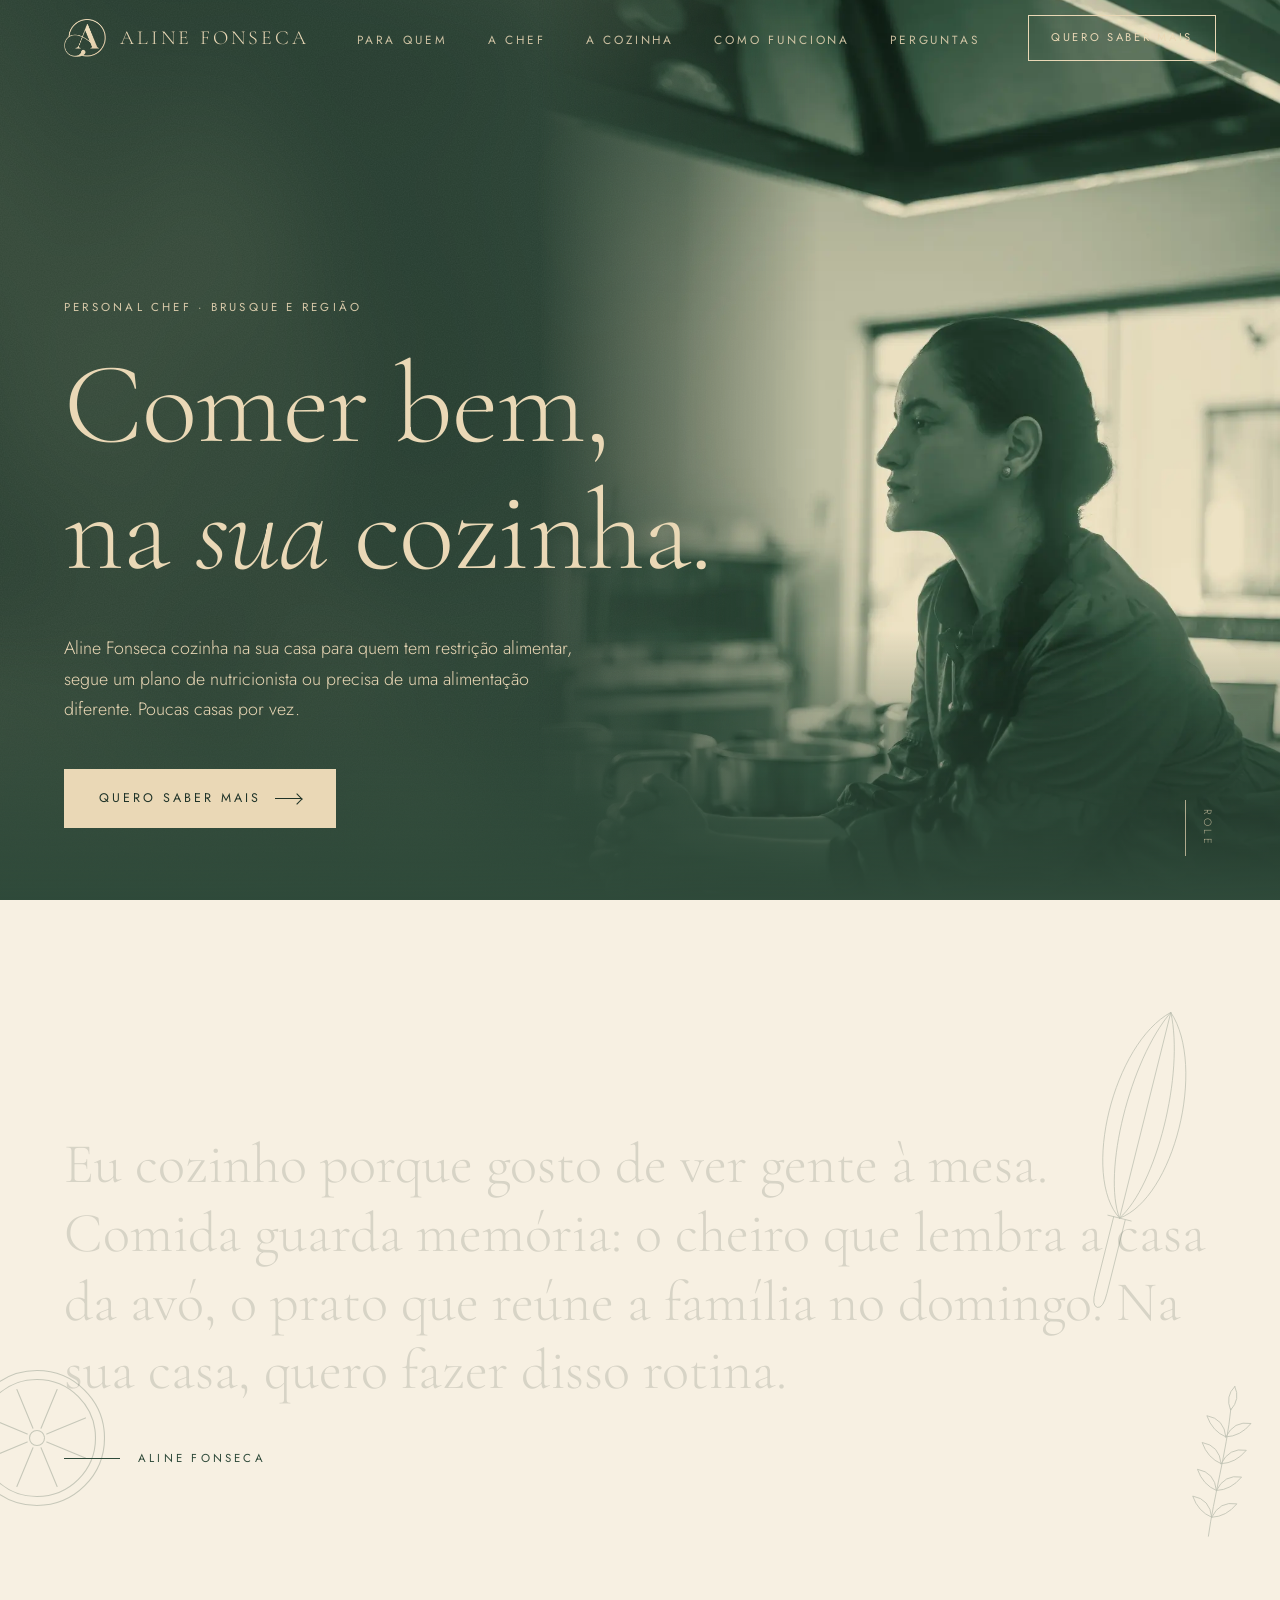
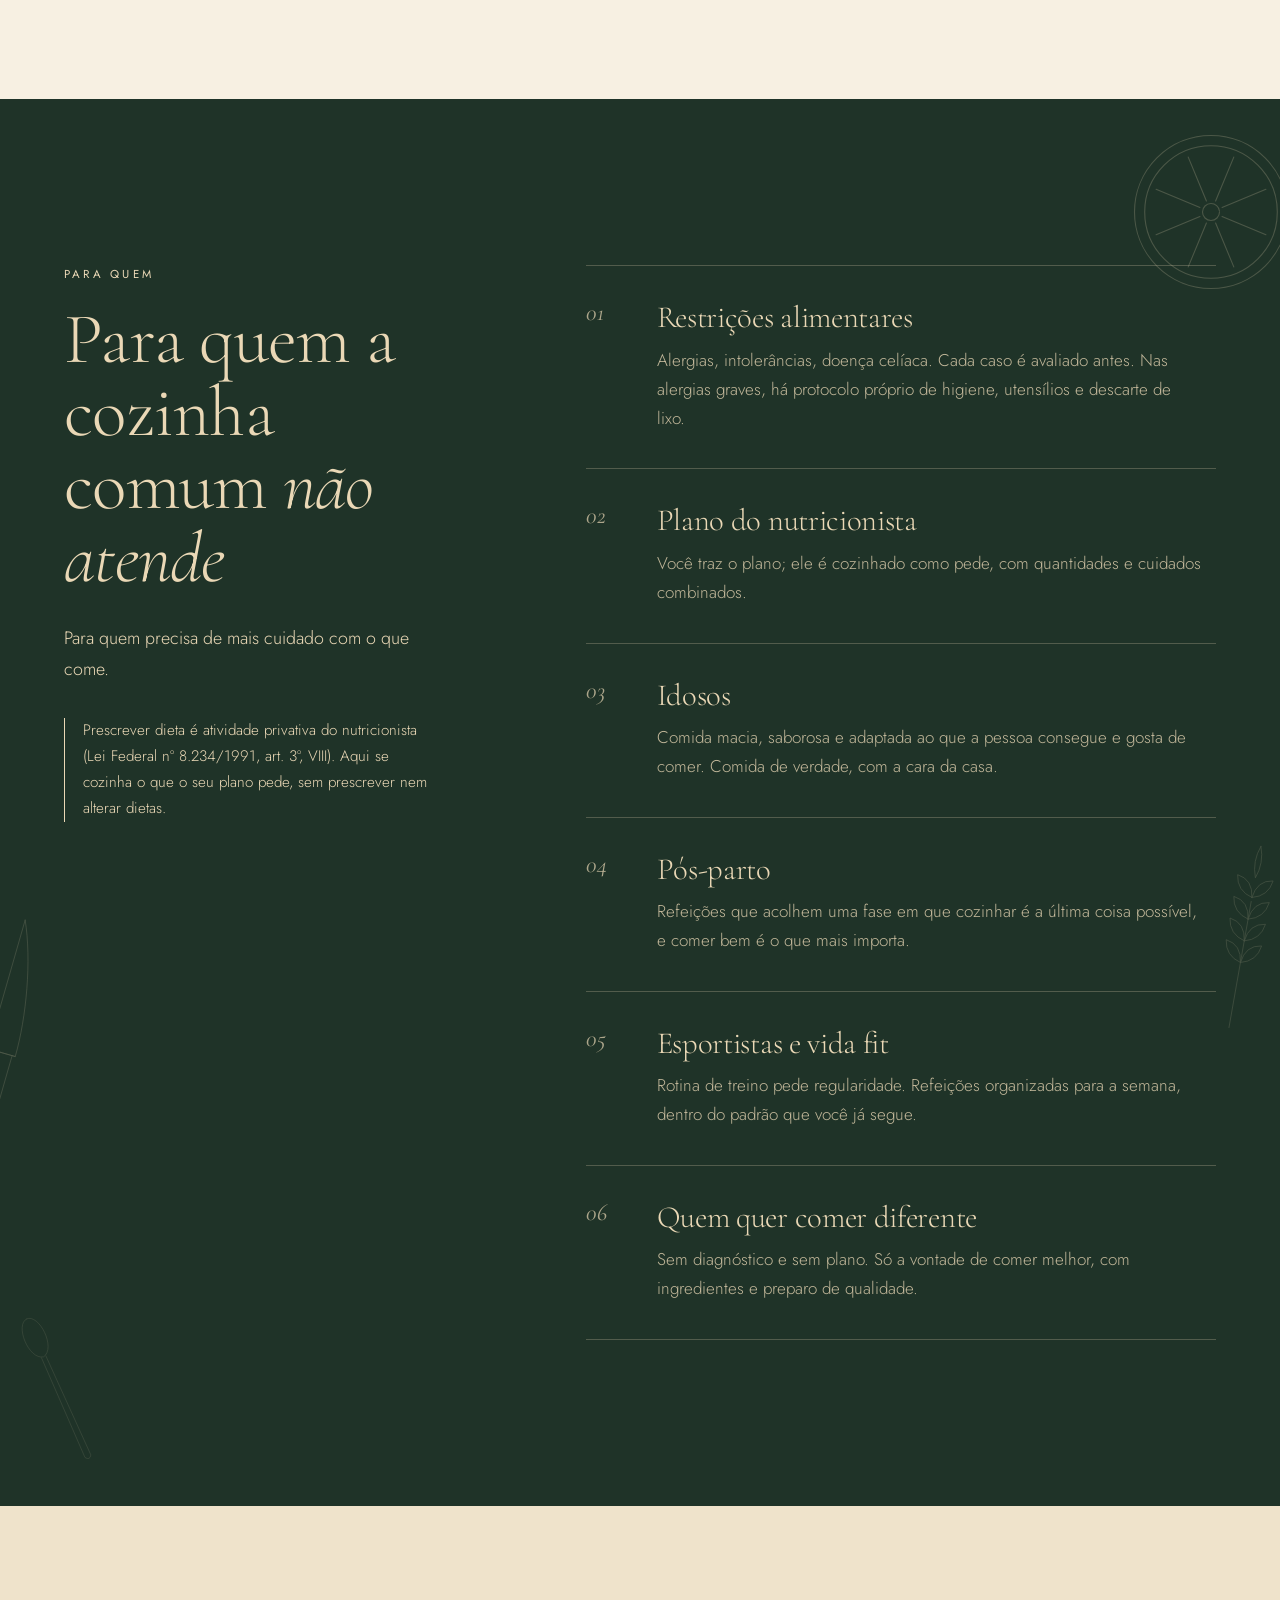
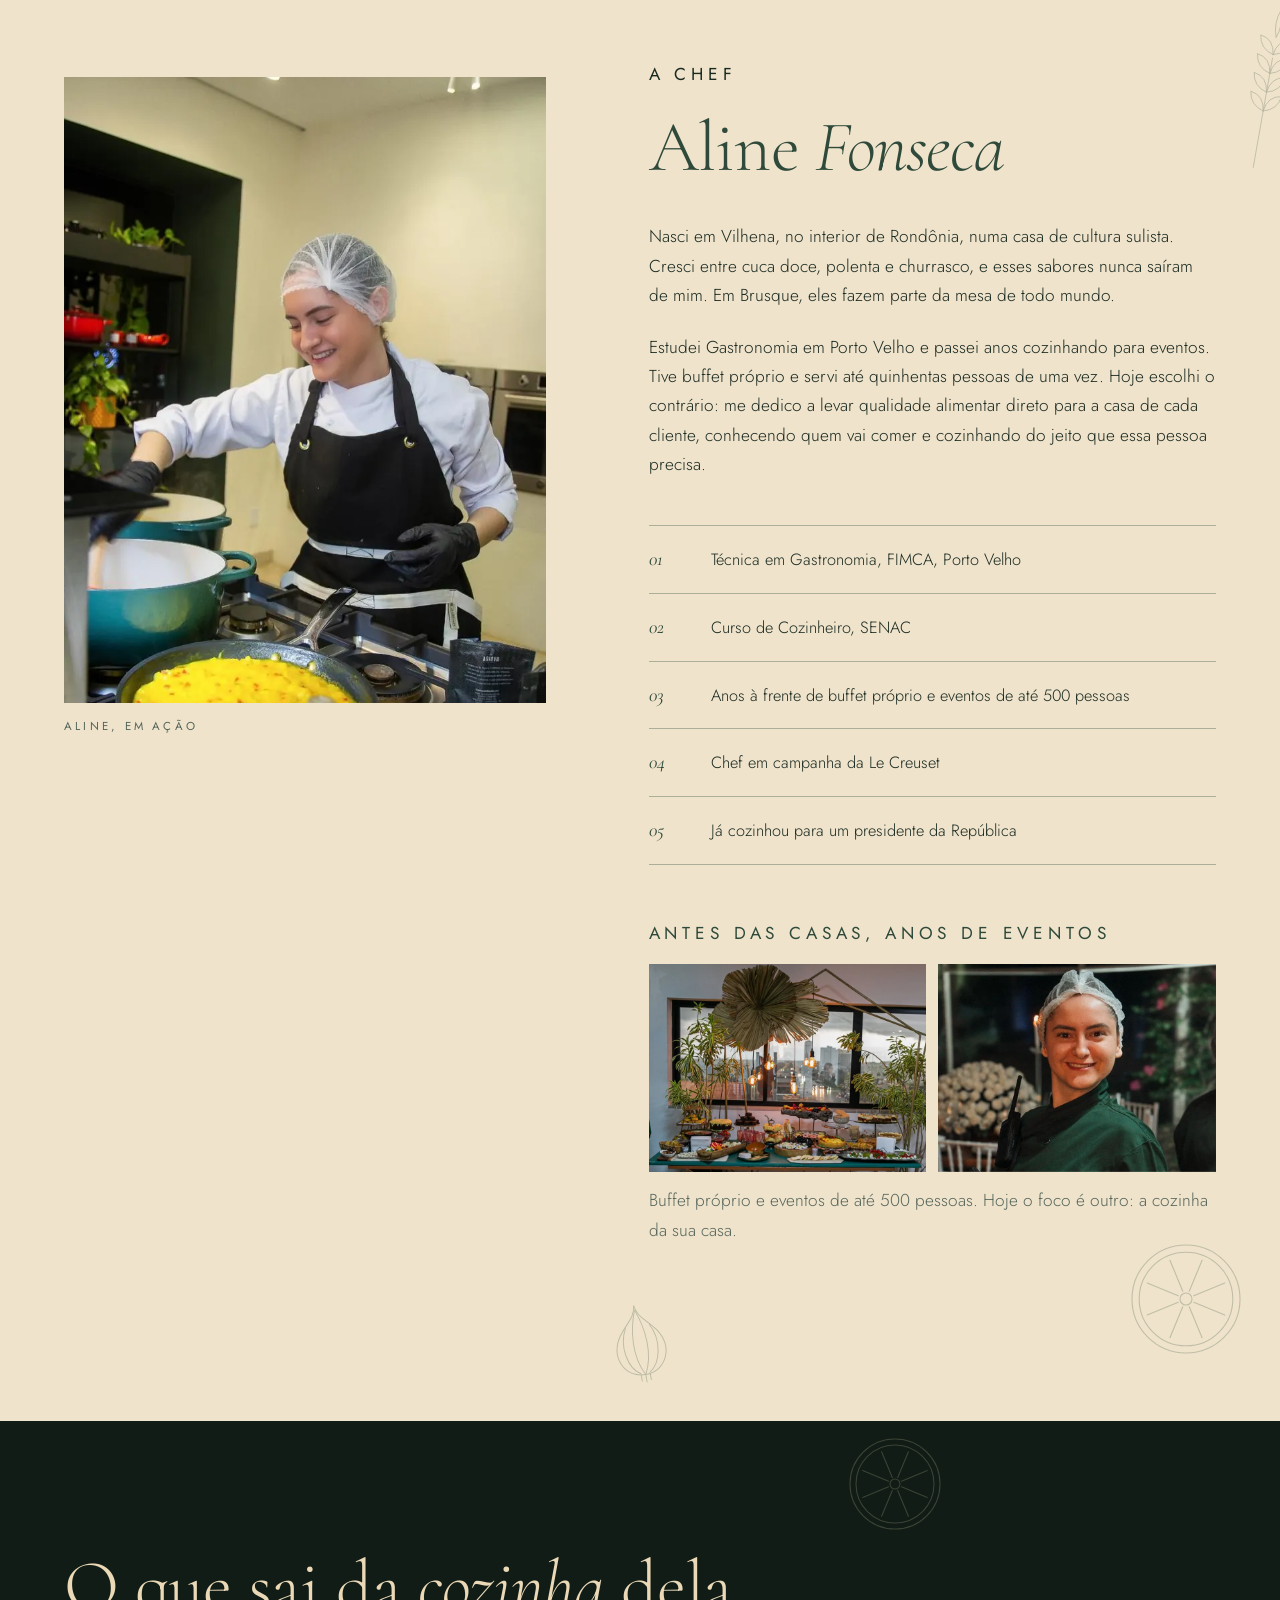
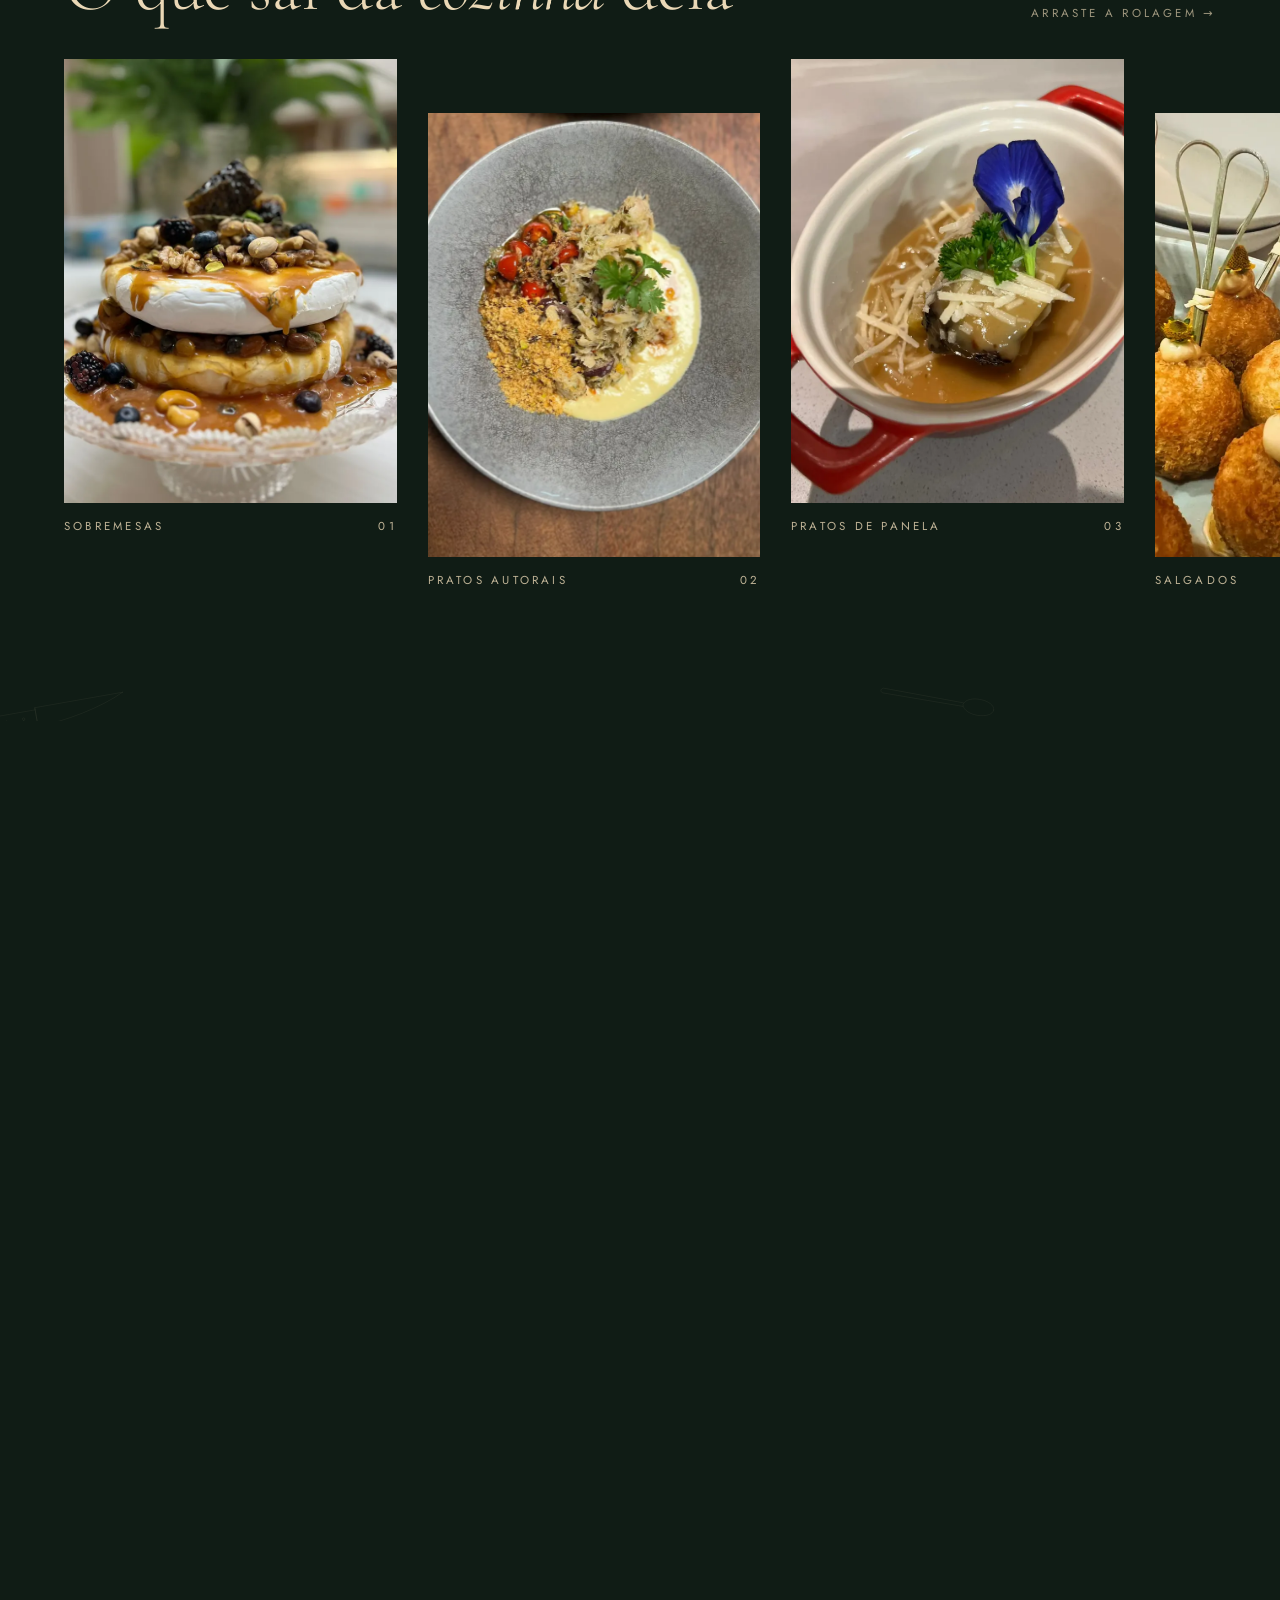
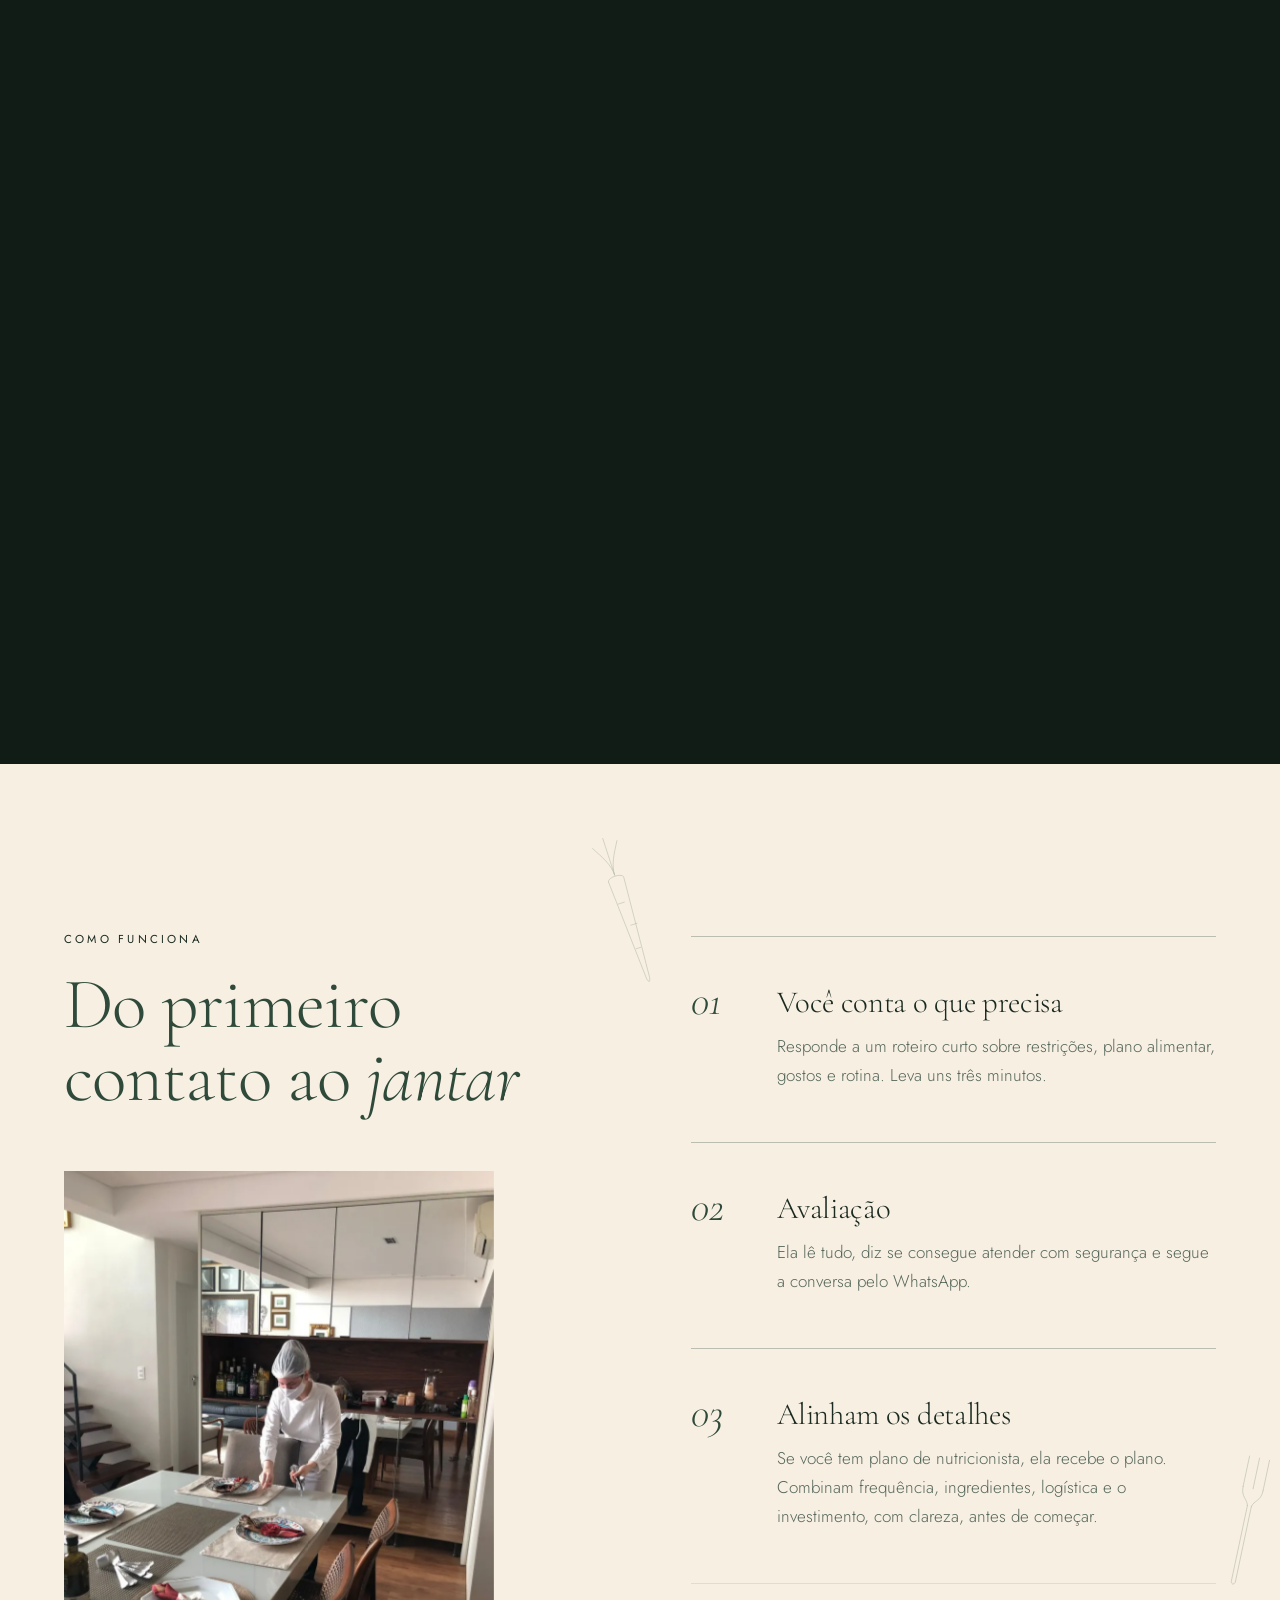
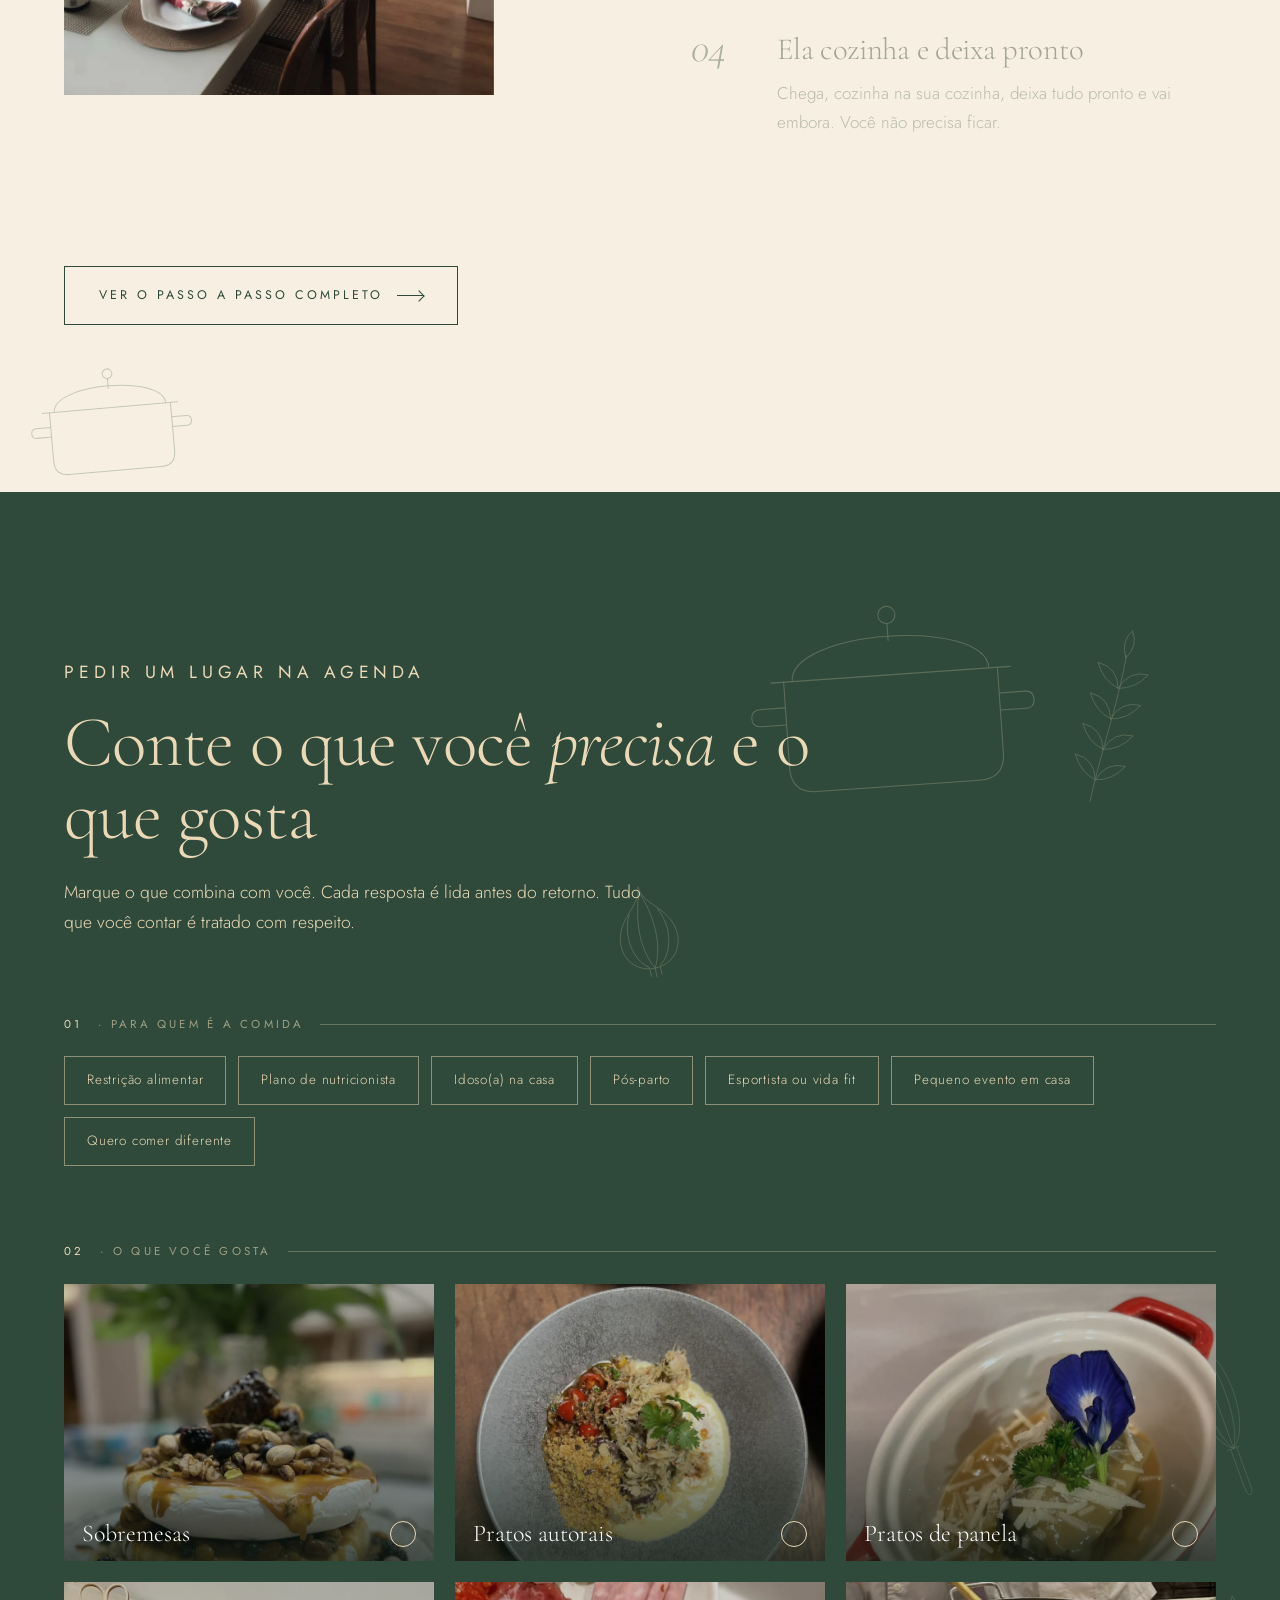
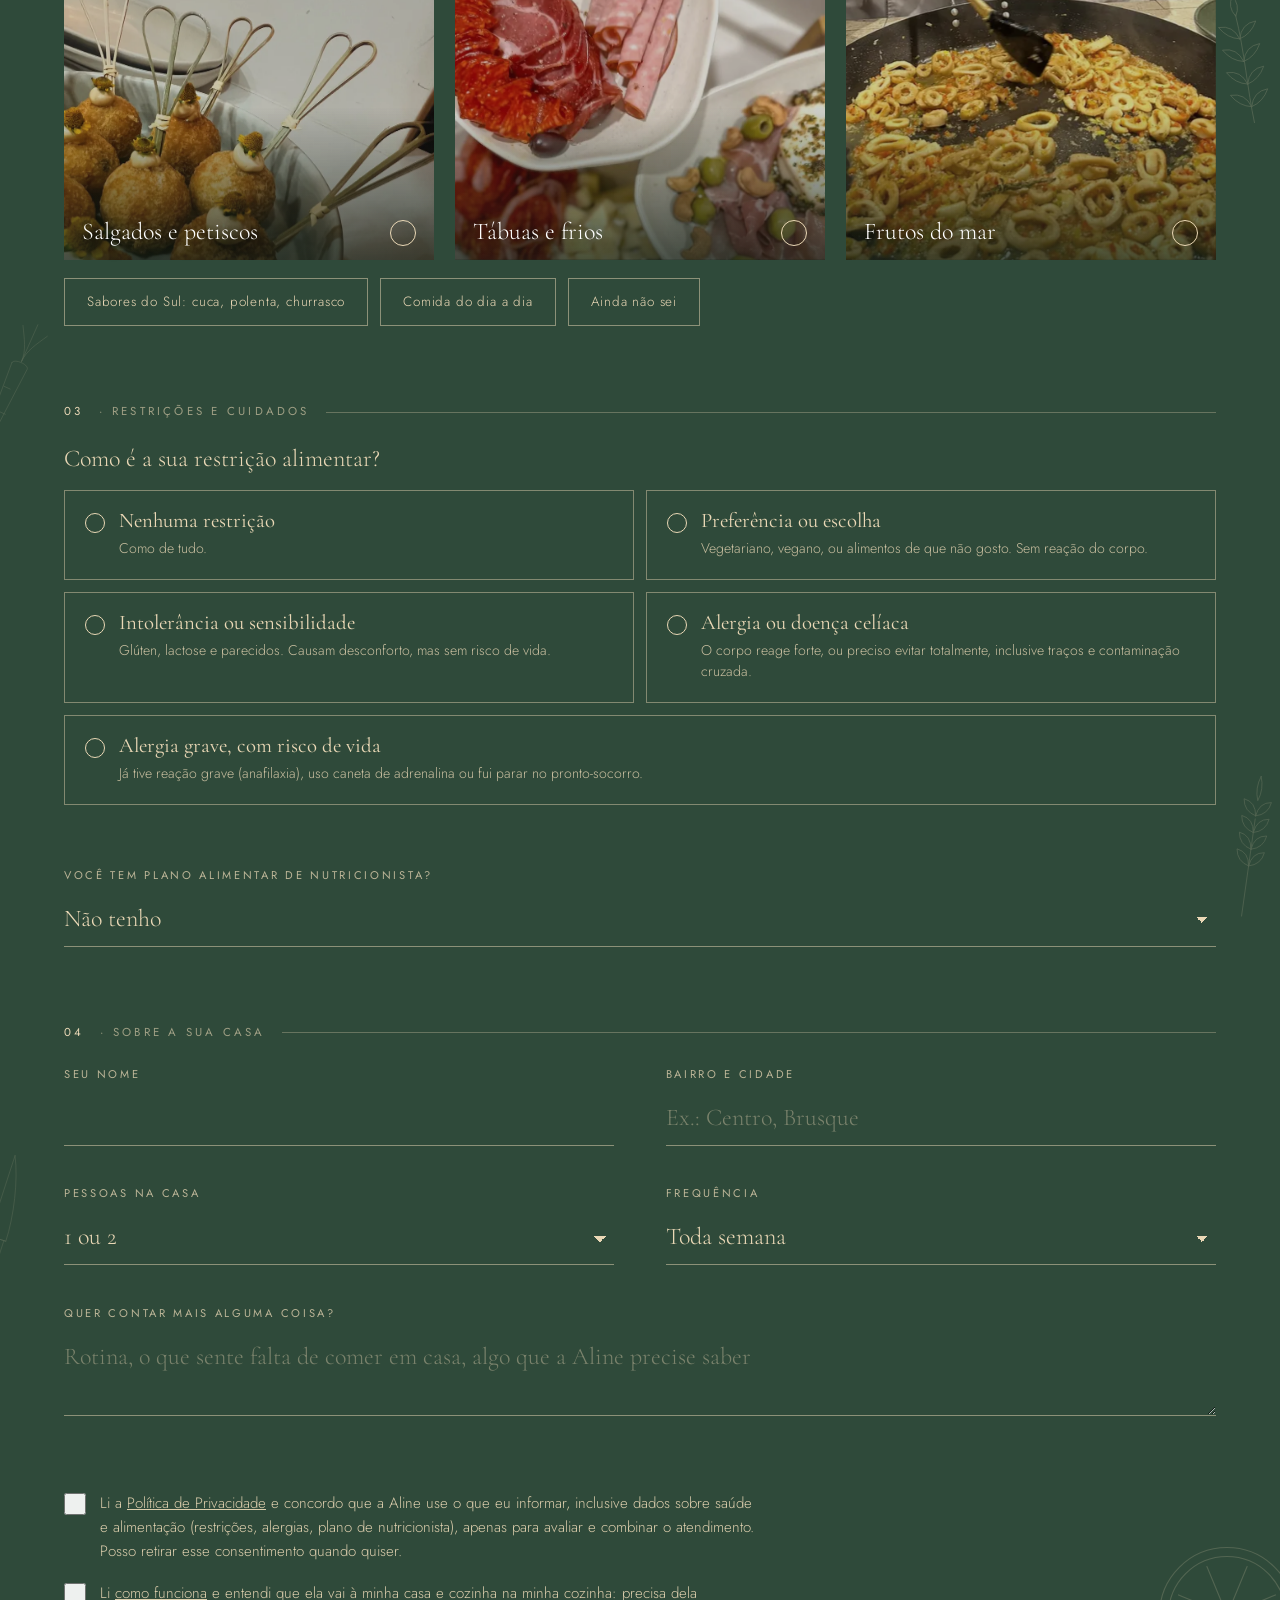
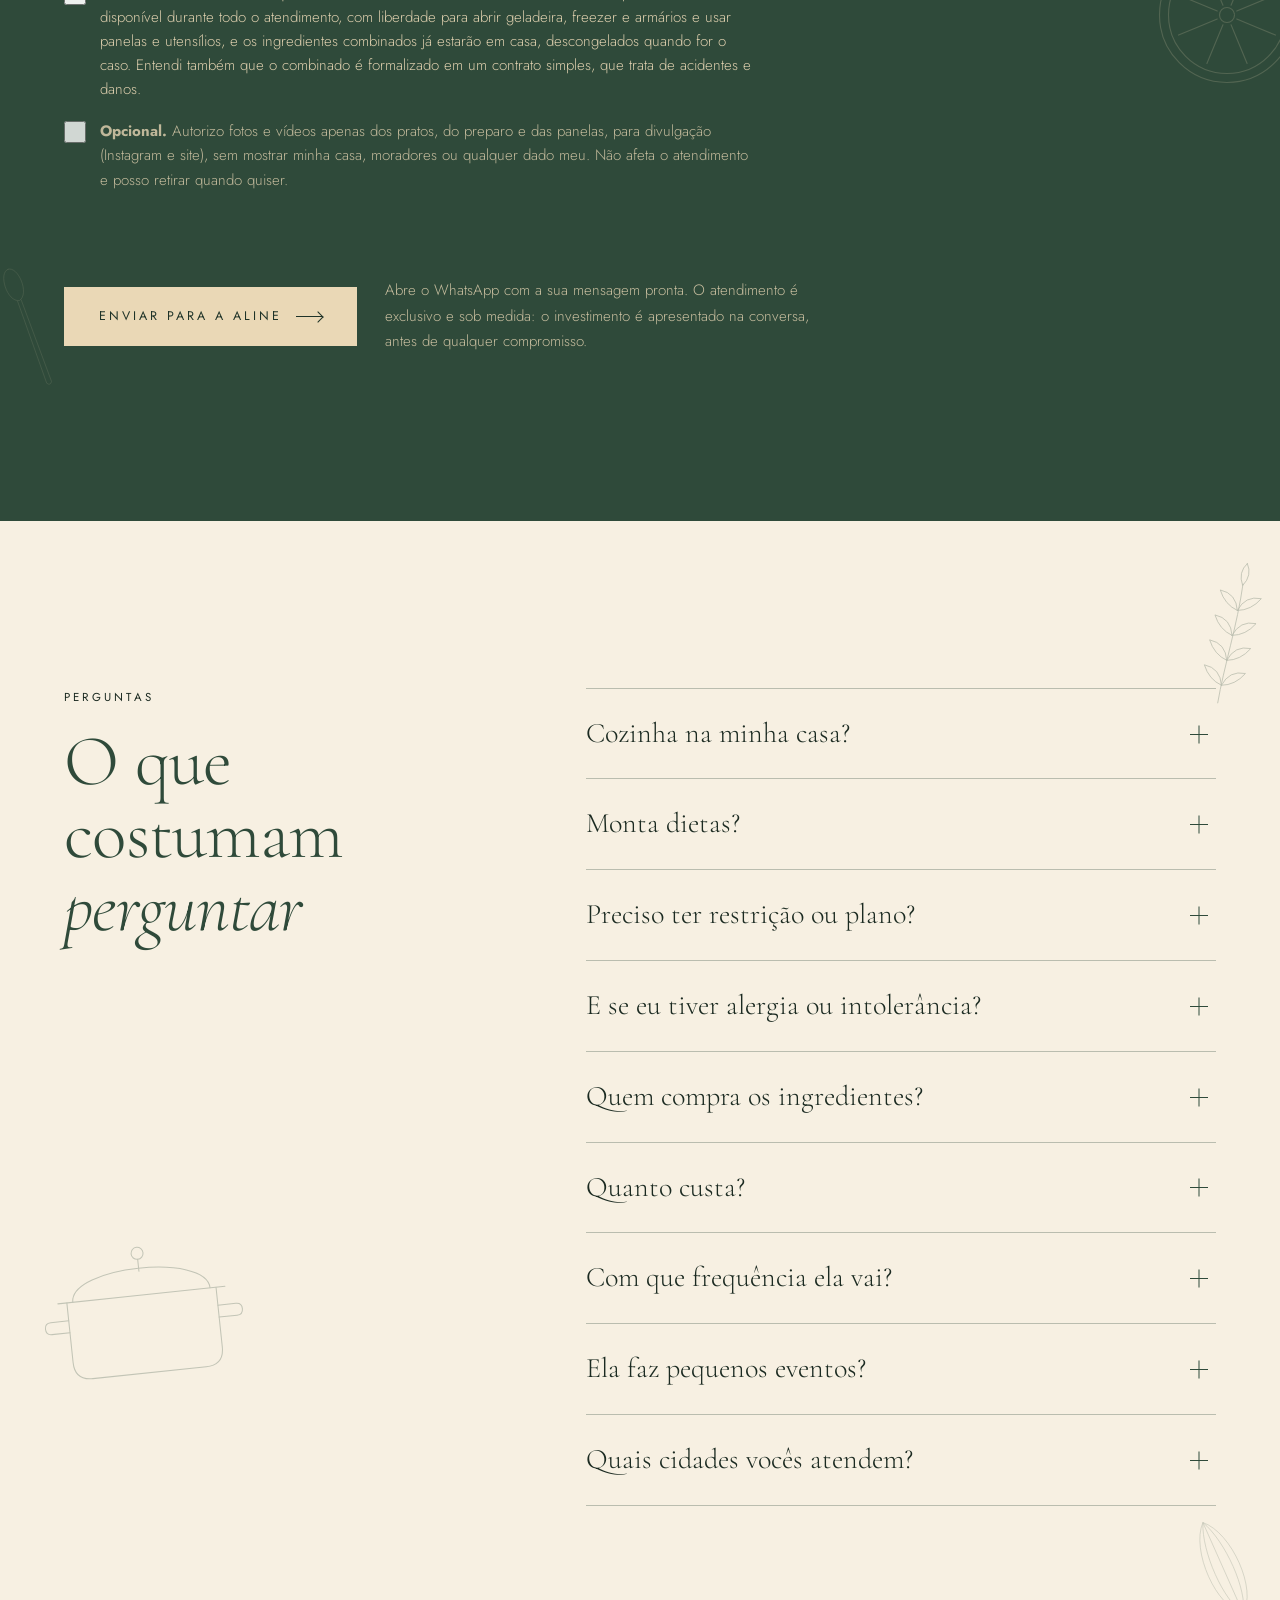
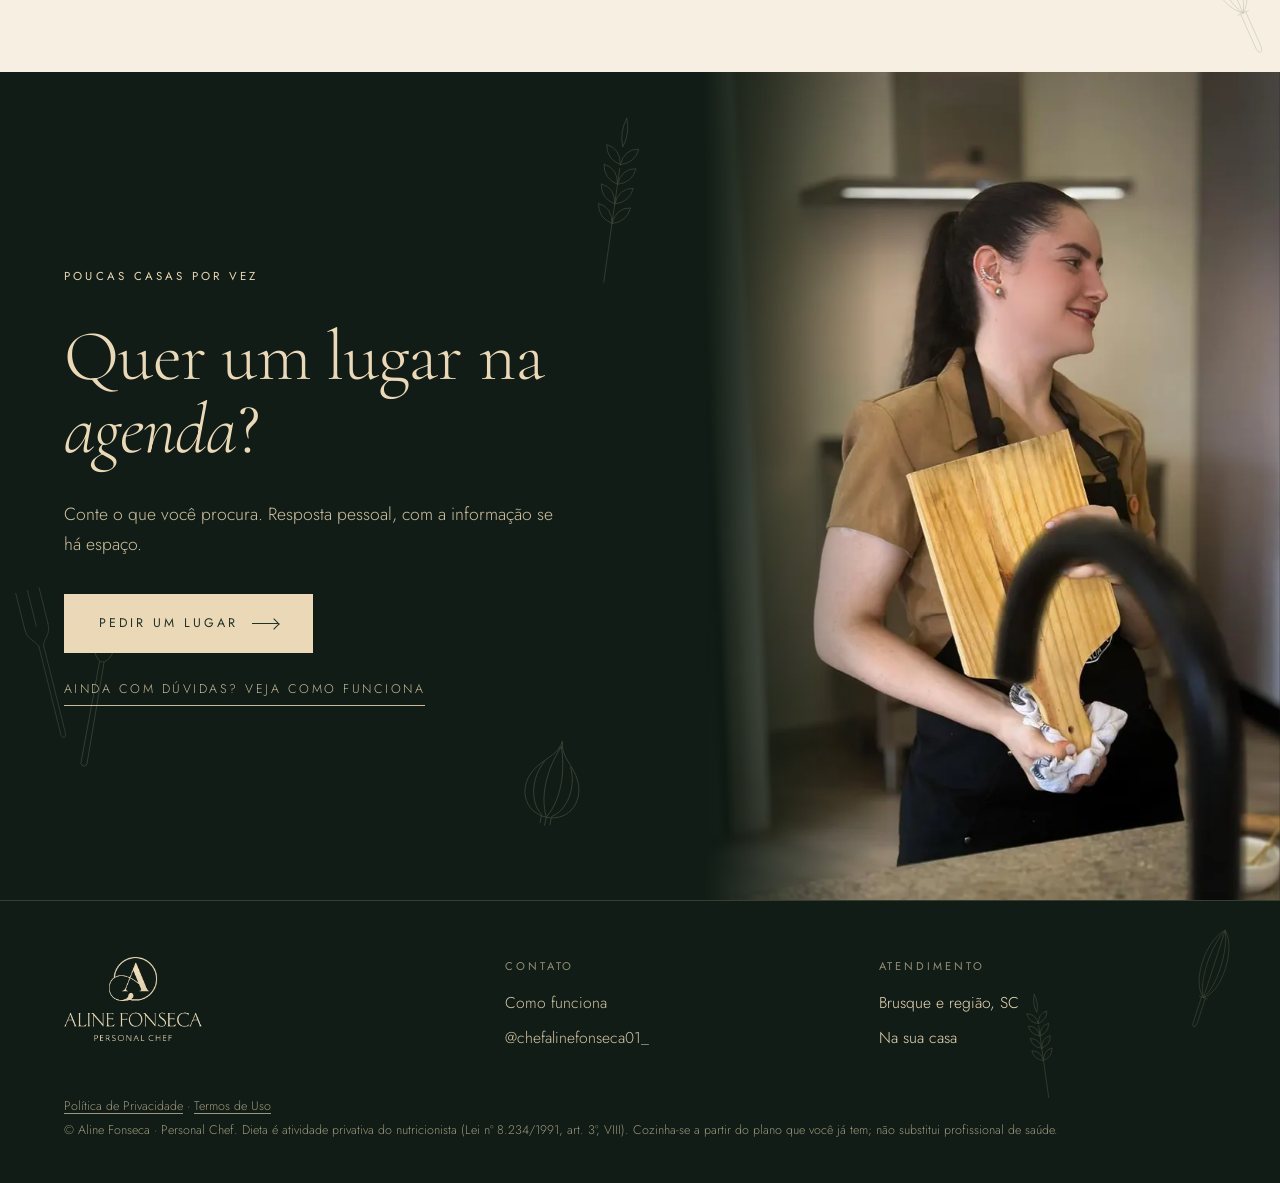
==== commit 9fd2d9f6: "Corrige estrutura do upload v3 e publica o beta na linha Völlerei O upload pela web achatou as pasta" ====
--- a/index.html
+++ b/index.html
@@ -1,15 +1,15 @@
 <!doctype html>
 <html lang="pt-BR">
 <head>
-<meta charset="utf-8"><meta name="robots" content="noindex,nofollow">
+<meta charset="utf-8">
 <meta name="viewport" content="width=device-width, initial-scale=1, viewport-fit=cover">
 <title>Aline Fonseca · Personal chef em Brusque e região</title>
 <meta name="description" content="Personal chef em Brusque e região para quem tem restrição alimentar, segue plano de nutricionista ou precisa de uma alimentação diferente. Poucas casas por vez.">
-<meta name="theme-color" content="#963030">
-
+<meta name="theme-color" content="#2F4A3A">
+<link rel="canonical" href="https://chefalinefonseca.com.br/">
 <script type="application/ld+json">{"@context":"https://schema.org","@type":"ProfessionalService","name":"Aline Fonseca · Personal Chef","url":"https://chefalinefonseca.com.br/","image":"https://chefalinefonseca.com.br/img/og.jpg","description":"Personal chef em Brusque e região: cozinha na casa do cliente para quem tem restrição alimentar, segue plano de nutricionista ou precisa de uma alimentação diferente.","address":{"@type":"PostalAddress","addressLocality":"Brusque","addressRegion":"SC","addressCountry":"BR"},"areaServed":{"@type":"City","name":"Brusque"},"sameAs":["https://instagram.com/chefalinefonseca01_"]}</script>
-<link rel="icon" type="image/png" href="/img/favicon.png">
-<link rel="apple-touch-icon" href="/img/apple-touch-icon.png">
+<link rel="icon" type="image/png" href="img/favicon.png">
+<link rel="apple-touch-icon" href="img/apple-touch-icon.png">
 <meta property="og:type" content="website">
 <meta property="og:locale" content="pt_BR">
 <meta property="og:title" content="Aline Fonseca · Personal chef">
@@ -20,7 +20,6 @@
 <link rel="preconnect" href="https://fonts.gstatic.com" crossorigin>
 <link href="https://fonts.googleapis.com/css2?family=Cormorant+Garamond:ital,wght@0,300;0,400;0,500;1,300;1,400&family=Jost:wght@300;400;500&display=swap" rel="stylesheet">
 <link rel="stylesheet" href="style.css">
-<link rel="stylesheet" href="/beta/css/rolagem.css">
 </head>
 <body>
 <a class="skip" href="#conteudo">Pular para o conteúdo</a>
@@ -28,7 +27,7 @@
 
 <header id="hd">
   <div class="wrap hd">
-    <a class="marca" href="#topo" aria-label="Aline Fonseca, início"><img src="/img/monograma-creme.png" alt="" width="42" height="38"><span>Aline Fonseca</span></a>
+    <a class="marca" href="#topo" aria-label="Aline Fonseca, início"><img src="img/monograma-creme.png" alt="" width="42" height="38"><span>Aline Fonseca</span></a>
     <nav aria-label="Principal"><ul>
       <li><a href="#para-quem">Para quem</a></li>
       <li><a href="#sobre">A chef</a></li>
@@ -44,7 +43,7 @@
 
 <section class="hero" id="topo" aria-labelledby="t-hero">
   <canvas class="sh" id="sh" aria-hidden="true"></canvas>
-  <div class="hero-img" data-par="hero"><img src="/beta/hero.webp" alt="Retrato em preto e branco de Aline Fonseca apoiada na bancada de uma cozinha, olhando para a janela" width="1200" height="1800" fetchpriority="high"></div>
+  <div class="hero-img" data-par="hero"><img src="img/hero.webp" alt="Retrato em preto e branco de Aline Fonseca apoiada na bancada de uma cozinha, olhando para a janela" width="1200" height="1800" fetchpriority="high"></div>
   <div class="wrap hero-in">
     <p class="label">Personal chef · Brusque e região</p>
     <h1 id="t-hero"><span class="ln"><span>Comer bem,</span></span><span class="ln"><span>na <em>sua</em> cozinha.</span></span></h1>
@@ -88,7 +87,7 @@
   <div class="decor" aria-hidden="true"><i class="dec v" data-i="wheat" style="--x:97%;--y:6%;--w:52px;--r:10deg;--o:.16;--dl:0s;--mx:93%;--my:2%;--mw:36px"></i><i class="dec v hm" data-i="lemon" style="--x:88%;--y:88%;--w:120px;--r:0deg;--o:.12;--dl:.5s"></i><i class="dec v hm" data-i="garlic" style="--x:47%;--y:92%;--w:76px;--r:-10deg;--o:.13;--dl:.9s"></i></div>
   <div class="wrap sobre-g">
     <figure>
-      <div class="moldura cv"><img src="/img/aline-pote.webp" alt="Aline Fonseca sorrindo enquanto cozinha numa panela de ferro, de avental preto e touca" width="720" height="1280" loading="lazy" data-par="foto"></div>
+      <div class="moldura cv"><img src="img/aline-pote.webp" alt="Aline Fonseca sorrindo enquanto cozinha numa panela de ferro, de avental preto e touca" width="720" height="1280" loading="lazy" data-par="foto"></div>
       <figcaption class="label rv">Aline, em ação</figcaption>
     </figure>
     <div>
@@ -106,8 +105,8 @@
       <div class="traj rv">
         <p class="label">Antes das casas, anos de eventos</p>
         <div class="traj-g">
-          <figure><div class="moldura in"><img src="/img/mesa.webp" alt="Mesa de buffet montada em varanda com folhagens e frutas" width="900" height="600" loading="lazy"></div></figure>
-          <figure><div class="moldura in"><img src="/img/evento.webp" alt="Aline sorrindo de touca e dólmã verde durante um jantar de evento, com rosas brancas ao fundo" width="853" height="615" loading="lazy" style="object-position:50% 20%"></div></figure>
+          <figure><div class="moldura in"><img src="img/mesa.webp" alt="Mesa de buffet montada em varanda com folhagens e frutas" width="900" height="600" loading="lazy"></div></figure>
+          <figure><div class="moldura in"><img src="img/evento.webp" alt="Aline sorrindo de touca e dólmã verde durante um jantar de evento, com rosas brancas ao fundo" width="853" height="615" loading="lazy" style="object-position:50% 20%"></div></figure>
         </div>
         <p class="traj-n">Buffet próprio e eventos de até 500 pessoas. Hoje o foco é outro: a cozinha da sua casa.</p>
       </div>
@@ -123,12 +122,12 @@
       <p class="label">Arraste a rolagem →</p>
     </div>
     <div class="hz-track" id="track">
-      <figure class="card"><div class="moldura"><img src="/img/sobremesa.webp" alt="Sobremesa com queijo brie, calda de caramelo, frutas secas e frutas vermelhas, servida em prato de cristal" width="900" height="1200" loading="lazy"></div><figcaption class="label"><span>Sobremesas</span><span>01</span></figcaption></figure>
-      <figure class="card"><div class="moldura"><img src="/img/autoral.webp" alt="Prato autoral visto de cima: desfiado com tomates, farofa e creme amarelo em prato cinza" width="900" height="1044" loading="lazy"></div><figcaption class="label"><span>Pratos autorais</span><span>02</span></figcaption></figure>
-      <figure class="card"><div class="moldura"><img src="/img/panela.webp" alt="Prato de panela em cocotte vermelha, com queijo ralado e uma flor azul comestível" width="900" height="1200" loading="lazy"></div><figcaption class="label"><span>Pratos de panela</span><span>03</span></figcaption></figure>
-      <figure class="card"><div class="moldura"><img src="/img/petisco.webp" alt="Bolinhas douradas de salgado em espetos de bambu, com cobertura cremosa" width="900" height="900" loading="lazy"></div><figcaption class="label"><span>Salgados</span><span>04</span></figcaption></figure>
-      <figure class="card"><div class="moldura"><img src="/img/tabua.webp" alt="Tábua de frios com salames, queijos, azeitonas e castanhas" width="768" height="1024" loading="lazy"></div><figcaption class="label"><span>Tábuas e frios</span><span>05</span></figcaption></figure>
-      <figure class="card larga"><div class="moldura"><img src="/img/mar.webp" alt="Panela grande com frutos do mar refogados" width="600" height="330" loading="lazy"></div><figcaption class="label"><span>Frutos do mar</span><span>06</span></figcaption></figure>
+      <figure class="card"><div class="moldura"><img src="img/sobremesa.webp" alt="Sobremesa com queijo brie, calda de caramelo, frutas secas e frutas vermelhas, servida em prato de cristal" width="900" height="1200" loading="lazy"></div><figcaption class="label"><span>Sobremesas</span><span>01</span></figcaption></figure>
+      <figure class="card"><div class="moldura"><img src="img/autoral.webp" alt="Prato autoral visto de cima: desfiado com tomates, farofa e creme amarelo em prato cinza" width="900" height="1044" loading="lazy"></div><figcaption class="label"><span>Pratos autorais</span><span>02</span></figcaption></figure>
+      <figure class="card"><div class="moldura"><img src="img/panela.webp" alt="Prato de panela em cocotte vermelha, com queijo ralado e uma flor azul comestível" width="900" height="1200" loading="lazy"></div><figcaption class="label"><span>Pratos de panela</span><span>03</span></figcaption></figure>
+      <figure class="card"><div class="moldura"><img src="img/petisco.webp" alt="Bolinhas douradas de salgado em espetos de bambu, com cobertura cremosa" width="900" height="900" loading="lazy"></div><figcaption class="label"><span>Salgados</span><span>04</span></figcaption></figure>
+      <figure class="card"><div class="moldura"><img src="img/tabua.webp" alt="Tábua de frios com salames, queijos, azeitonas e castanhas" width="768" height="1024" loading="lazy"></div><figcaption class="label"><span>Tábuas e frios</span><span>05</span></figcaption></figure>
+      <figure class="card larga"><div class="moldura"><img src="img/mar.webp" alt="Panela grande com frutos do mar refogados" width="600" height="330" loading="lazy"></div><figcaption class="label"><span>Frutos do mar</span><span>06</span></figcaption></figure>
       <div class="hz-fim"><p>Cada casa recebe o que combina com ela.</p></div>
     </div>
   </div>
@@ -140,7 +139,7 @@
     <div class="esq">
       <p class="label">Como funciona</p>
       <h2 id="t-como">Do primeiro contato ao <em>jantar</em></h2>
-      <div class="moldura cv"><img src="/img/casa.webp" alt="Aline de touca e máscara arrumando uma mesa de jantar numa casa, com pratos e guardanapos" width="900" height="1200" loading="lazy" data-par="foto"></div>
+      <div class="moldura cv"><img src="img/casa.webp" alt="Aline de touca e máscara arrumando uma mesa de jantar numa casa, com pratos e guardanapos" width="900" height="1200" loading="lazy" data-par="foto"></div>
     </div>
     <ol class="passos" id="passos">
       <li><h3>Você conta o que precisa</h3><p>Responde a um roteiro curto sobre restrições, plano alimentar, gostos e rotina. Leva uns três minutos.</p></li>
@@ -178,12 +177,12 @@
       <div class="passo-t">
         <p class="label">02 <small>· o que você gosta</small></p>
         <div class="gostos">
-          <label class="gosto"><input type="checkbox" name="gosto" value="Sobremesas"><div class="moldura in"><img src="/img/sobremesa.webp" alt="" width="900" height="1200" loading="lazy"></div><span class="nome">Sobremesas<i class="ck"></i></span></label>
-          <label class="gosto"><input type="checkbox" name="gosto" value="Pratos autorais"><div class="moldura in"><img src="/img/autoral.webp" alt="" width="900" height="1044" loading="lazy"></div><span class="nome">Pratos autorais<i class="ck"></i></span></label>
-          <label class="gosto"><input type="checkbox" name="gosto" value="Pratos de panela"><div class="moldura in"><img src="/img/panela.webp" alt="" width="900" height="1200" loading="lazy"></div><span class="nome">Pratos de panela<i class="ck"></i></span></label>
-          <label class="gosto"><input type="checkbox" name="gosto" value="Salgados e petiscos"><div class="moldura in"><img src="/img/petisco.webp" alt="" width="900" height="900" loading="lazy"></div><span class="nome">Salgados e petiscos<i class="ck"></i></span></label>
-          <label class="gosto"><input type="checkbox" name="gosto" value="Tábuas e frios"><div class="moldura in"><img src="/img/tabua.webp" alt="" width="768" height="1024" loading="lazy"></div><span class="nome">Tábuas e frios<i class="ck"></i></span></label>
-          <label class="gosto"><input type="checkbox" name="gosto" value="Frutos do mar"><div class="moldura in"><img src="/img/mar.webp" alt="" width="600" height="330" loading="lazy"></div><span class="nome">Frutos do mar<i class="ck"></i></span></label>
+          <label class="gosto"><input type="checkbox" name="gosto" value="Sobremesas"><div class="moldura in"><img src="img/sobremesa.webp" alt="" width="900" height="1200" loading="lazy"></div><span class="nome">Sobremesas<i class="ck"></i></span></label>
+          <label class="gosto"><input type="checkbox" name="gosto" value="Pratos autorais"><div class="moldura in"><img src="img/autoral.webp" alt="" width="900" height="1044" loading="lazy"></div><span class="nome">Pratos autorais<i class="ck"></i></span></label>
+          <label class="gosto"><input type="checkbox" name="gosto" value="Pratos de panela"><div class="moldura in"><img src="img/panela.webp" alt="" width="900" height="1200" loading="lazy"></div><span class="nome">Pratos de panela<i class="ck"></i></span></label>
+          <label class="gosto"><input type="checkbox" name="gosto" value="Salgados e petiscos"><div class="moldura in"><img src="img/petisco.webp" alt="" width="900" height="900" loading="lazy"></div><span class="nome">Salgados e petiscos<i class="ck"></i></span></label>
+          <label class="gosto"><input type="checkbox" name="gosto" value="Tábuas e frios"><div class="moldura in"><img src="img/tabua.webp" alt="" width="768" height="1024" loading="lazy"></div><span class="nome">Tábuas e frios<i class="ck"></i></span></label>
+          <label class="gosto"><input type="checkbox" name="gosto" value="Frutos do mar"><div class="moldura in"><img src="img/mar.webp" alt="" width="600" height="330" loading="lazy"></div><span class="nome">Frutos do mar<i class="ck"></i></span></label>
         </div>
         <div class="chips" style="margin-top:18px">
           <label class="chip"><input type="checkbox" name="gosto" value="Sabores do Sul (cuca, polenta, churrasco)"><span>Sabores do Sul: cuca, polenta, churrasco</span></label>
@@ -250,7 +249,7 @@
         <p class="erro" id="erro" role="alert"></p>
       </div>
 
-      <label class="aceite"><input type="checkbox" id="lgpd"><span>Li a <a href="/privacidade" target="_blank" rel="noopener">Política de Privacidade</a> e concordo que a Aline use o que eu informar, inclusive dados sobre saúde e alimentação (restrições, alergias, plano de nutricionista), apenas para avaliar e combinar o atendimento. Posso retirar esse consentimento quando quiser.</span></label>
+      <label class="aceite"><input type="checkbox" id="lgpd"><span>Li a <a href="privacidade.html" target="_blank" rel="noopener">Política de Privacidade</a> e concordo que a Aline use o que eu informar, inclusive dados sobre saúde e alimentação (restrições, alergias, plano de nutricionista), apenas para avaliar e combinar o atendimento. Posso retirar esse consentimento quando quiser.</span></label>
 <label class="aceite"><input type="checkbox" id="ciente"><span>Li <a href="como-funciona.html" target="_blank" rel="noopener">como funciona</a> e entendi que ela vai à minha casa e cozinha na minha cozinha: precisa dela disponível durante todo o atendimento, com liberdade para abrir geladeira, freezer e armários e usar panelas e utensílios, e os ingredientes combinados já estarão em casa, descongelados quando for o caso. Entendi também que o combinado é formalizado em um contrato simples, que trata de acidentes e danos.</span></label>
 <label class="aceite opc"><input type="checkbox" id="img"><span><b>Opcional.</b> Autorizo fotos e vídeos apenas dos pratos, do preparo e das panelas, para divulgação (Instagram e site), sem mostrar minha casa, moradores ou qualquer dado meu. Não afeta o atendimento e posso retirar quando quiser.</span></label>
       <p class="erro" id="erro2" role="alert"></p>
@@ -293,7 +292,7 @@
         <a class="txt-link" href="como-funciona.html">Ainda com dúvidas? Veja como funciona</a>
       </div>
     </div>
-    <div class="fim-f"><img src="/img/aline-tabua.webp" alt="Aline Fonseca segurando uma tábua de madeira na cozinha, olhando para o lado e sorrindo" width="900" height="1200" loading="lazy" data-par="foto"></div>
+    <div class="fim-f"><img src="img/aline-tabua.webp" alt="Aline Fonseca segurando uma tábua de madeira na cozinha, olhando para o lado e sorrindo" width="900" height="1200" loading="lazy" data-par="foto"></div>
   </div>
 </section>
 </main>
@@ -302,20 +301,19 @@
   <div class="decor" aria-hidden="true"><i class="dec" data-i="whisk" style="--x:93%;--y:8%;--w:40px;--r:18deg;--o:.16;--dl:0s;--mx:90%;--my:6%;--mw:30px"></i><i class="dec hm" data-i="wheat" style="--x:80%;--y:30%;--w:34px;--r:-8deg;--o:.14;--dl:.5s"></i></div>
   <div class="wrap">
     <div class="ft">
-      <div><img src="/img/logo-creme.png" alt="Aline Fonseca, Personal Chef" width="138" height="84"></div>
+      <div><img src="img/logo-creme.png" alt="Aline Fonseca, Personal Chef" width="138" height="84"></div>
       <div><h4>Contato</h4><ul><li><a href="como-funciona.html">Como funciona</a></li><li><a href="https://instagram.com/chefalinefonseca01_" target="_blank" rel="noopener">@chefalinefonseca01_</a></li></ul></div>
       <div><h4>Atendimento</h4><ul><li>Brusque e região, SC</li><li>Na sua casa</li></ul></div>
     </div>
-    <p class="cr"><a href="/privacidade">Política de Privacidade</a> · <a href="/termos">Termos de Uso</a><br>© Aline Fonseca · Personal Chef. Dieta é atividade privativa do nutricionista (Lei nº 8.234/1991, art. 3º, VIII). Cozinha-se a partir do plano que você já tem; não substitui profissional de saúde.</p>
+    <p class="cr"><a href="privacidade.html">Política de Privacidade</a> · <a href="termos.html">Termos de Uso</a><br>© Aline Fonseca · Personal Chef. Dieta é atividade privativa do nutricionista (Lei nº 8.234/1991, art. 3º, VIII). Cozinha-se a partir do plano que você já tem; não substitui profissional de saúde.</p>
   </div>
 </footer>
 
 <a class="btn fab" id="fab" href="#como">Quero saber mais</a>
 
-<script src="/decor.js"></script>
-
-<script src="/beta/js/home.js"></script>
+<script src="decor.js"></script>
+
+<script src="js/home.js"></script>
 <script defer src="/_vercel/insights/script.js"></script>
-<script src="/beta/js/rolagem.js"></script>
 </body>
 </html>
--- a/style.css
+++ b/style.css
@@ -1,5 +1,5 @@
 :root{
-  --verde:#963030;--verde-esc:#6E2020;--noite:#2A0F0F;--creme:#EAD8B6;--osso:#F7F0E2;--areia:#EFE3CB;--tinta:#2B1616;--suave:#7B5A55;
+  --verde:#2F4A3A;--verde-esc:#1F3328;--noite:#101c15;--creme:#EAD8B6;--osso:#F7F0E2;--areia:#EFE3CB;--tinta:#1b2a21;--suave:#56665b;
   --serif:"Cormorant Garamond",Georgia,"Times New Roman",serif;--sans:"Jost",system-ui,sans-serif;
   --pad:clamp(20px,5vw,72px);--ease:cubic-bezier(.2,.7,.1,1);
 }
@@ -42,7 +42,7 @@
 
 /* header */
 header{position:fixed;inset:0 0 auto 0;z-index:50;transition:transform .5s var(--ease),background .5s,backdrop-filter .5s;color:var(--creme)}
-header.solid{background:rgba(110,32,32,.92);backdrop-filter:blur(10px)}
+header.solid{background:rgba(31,51,40,.92);backdrop-filter:blur(10px)}
 header.hide{transform:translateY(-100%)}
 .hd{display:flex;align-items:center;justify-content:space-between;height:76px}
 .marca{display:flex;align-items:center;gap:14px;text-decoration:none}
@@ -60,7 +60,7 @@
 .hero-img{position:absolute;right:0;top:0;bottom:0;width:min(58vw,820px);z-index:-1;-webkit-mask-image:linear-gradient(90deg,transparent 0,#000 38%);mask-image:linear-gradient(90deg,transparent 0,#000 38%)}
 .hero-img img{width:100%;height:112%;object-fit:cover;object-position:50% 25%;will-change:transform}
 .hero::after{content:"";position:absolute;inset:auto 0 0 0;height:30%;background:linear-gradient(0deg,var(--verde),transparent);z-index:-1;pointer-events:none}
-.hero{background:radial-gradient(60% 75% at 18% 95%,#B04A4A 0,transparent 62%),radial-gradient(45% 55% at 92% 8%,rgba(234,216,182,.22),transparent 62%),var(--verde)}
+.hero{background:radial-gradient(60% 75% at 18% 95%,#3a5a47 0,transparent 62%),radial-gradient(45% 55% at 92% 8%,rgba(142,155,120,.30),transparent 62%),var(--verde)}
 .sh{position:absolute;inset:0;width:100%;height:100%;z-index:-3;opacity:0;transition:opacity 2.2s var(--ease);pointer-events:none}
 .sh.on{opacity:1}
 .hero::before{content:"";position:absolute;inset:0;z-index:-2;pointer-events:none;opacity:.10;background-image:url("data:image/svg+xml;utf8,<svg xmlns='http://www.w3.org/2000/svg' width='180' height='180'><filter id='n'><feTurbulence type='fractalNoise' baseFrequency='.85' numOctaves='2' stitchTiles='stitch'/><feColorMatrix values='0 0 0 0 1 0 0 0 0 1 0 0 0 0 1 0 0 0 .55 0'/></filter><rect width='100%' height='100%' filter='url(%23n)'/></svg>")}
@@ -134,8 +134,8 @@
 .sobre figcaption{margin-top:14px;color:var(--suave)}
 .sobre h2{color:var(--verde);margin:18px 0 38px}
 .sobre p{max-width:34em;font-size:1.08rem;margin-bottom:22px}
-.cred{list-style:none;margin-top:46px;border-top:1px solid rgba(150,48,48,.35)}
-.cred li{padding:17px 0;border-bottom:1px solid rgba(150,48,48,.35);display:flex;gap:20px;align-items:baseline;font-size:1.02rem}
+.cred{list-style:none;margin-top:46px;border-top:1px solid rgba(47,74,58,.35)}
+.cred li{padding:17px 0;border-bottom:1px solid rgba(47,74,58,.35);display:flex;gap:20px;align-items:baseline;font-size:1.02rem}
 .traj{margin-top:54px}
 .traj .label{color:var(--verde);margin-bottom:16px}
 .traj-g{display:grid;grid-template-columns:1fr 1fr;gap:12px}
@@ -172,7 +172,7 @@
 .como .esq .moldura{margin-top:44px;max-width:430px}
 .como .esq .moldura img{aspect-ratio:4/5}
 .passos{list-style:none;counter-reset:p;padding-top:6px}
-.passos li{counter-increment:p;padding:48px 0 52px 86px;border-top:1px solid rgba(150,48,48,.3);position:relative;opacity:.38;transition:opacity .6s var(--ease)}
+.passos li{counter-increment:p;padding:48px 0 52px 86px;border-top:1px solid rgba(47,74,58,.3);position:relative;opacity:.38;transition:opacity .6s var(--ease)}
 .passos li.on{opacity:1}
 .passos li::before{content:counter(p,decimal-leading-zero);position:absolute;left:0;top:44px;font-family:var(--serif);font-style:italic;font-size:2.6rem;line-height:1;color:var(--verde)}
 .passos h3{color:var(--tinta);margin-bottom:12px}
@@ -195,7 +195,7 @@
 .gosto .moldura img{height:100%;aspect-ratio:auto;transition:transform 1.2s var(--ease),filter .5s;filter:saturate(.85) brightness(.82)}
 .gosto:hover .moldura img{transform:scale(1.05)}
 .gosto .nome{position:absolute;left:18px;right:18px;bottom:14px;display:flex;justify-content:space-between;align-items:flex-end;font-family:var(--serif);font-size:1.5rem;line-height:1.1;color:#fff;text-shadow:0 2px 14px rgba(0,0,0,.5)}
-.gosto .moldura::after{content:"";position:absolute;inset:0;background:linear-gradient(0deg,rgba(42,15,15,.7),transparent 55%);pointer-events:none}
+.gosto .moldura::after{content:"";position:absolute;inset:0;background:linear-gradient(0deg,rgba(16,28,21,.7),transparent 55%);pointer-events:none}
 .gosto .ck{width:26px;height:26px;border:1px solid var(--creme);border-radius:50%;flex:none;position:relative;transition:background .3s}
 .gosto .ck::after{content:"";position:absolute;left:8px;top:4px;width:6px;height:11px;border:solid var(--verde-esc);border-width:0 1.5px 1.5px 0;transform:rotate(45deg) scale(0);transition:transform .3s var(--ease)}
 .gosto input:checked~.moldura img{filter:none}
@@ -243,7 +243,7 @@
 .aceite{display:flex;gap:14px;align-items:flex-start;margin-top:clamp(30px,4vw,48px);max-width:46em;font-size:.94rem;line-height:1.6;opacity:.92;cursor:pointer}
 .aceite input{flex:none;width:22px;height:22px;margin-top:2px;accent-color:var(--creme);cursor:pointer}
 .aceite a{color:var(--creme)}
-.erro{color:#F6E3CC;font-size:.92rem;min-height:1.4em;margin-top:6px}
+.erro{color:#e6f0d8;font-size:.92rem;min-height:1.4em;margin-top:6px}
 .envia{margin-top:clamp(36px,5vw,60px);display:flex;flex-wrap:wrap;align-items:center;gap:28px}
 .nota{font-size:.94rem;opacity:.8;max-width:30em}
 @media(max-width:820px){.gostos{grid-template-columns:repeat(2,1fr)}.campos{grid-template-columns:1fr}.gosto .nome{font-size:1.2rem;left:12px;right:12px}}
@@ -253,8 +253,8 @@
 .faq{background:var(--osso);padding:clamp(90px,13vw,190px) 0}
 .faq-g{display:grid;grid-template-columns:.8fr 1.2fr;gap:clamp(40px,8vw,130px)}
 .faq h2{color:var(--verde);margin-top:18px}
-details{border-top:1px solid rgba(150,48,48,.3)}
-details:last-of-type{border-bottom:1px solid rgba(150,48,48,.3)}
+details{border-top:1px solid rgba(47,74,58,.3)}
+details:last-of-type{border-bottom:1px solid rgba(47,74,58,.3)}
 summary{list-style:none;cursor:pointer;padding:28px 56px 28px 0;font-family:var(--serif);font-size:clamp(1.4rem,2.2vw,1.85rem);line-height:1.2;position:relative}
 summary::-webkit-details-marker{display:none}
 summary::before,summary::after{content:"";position:absolute;right:8px;top:50%;width:18px;height:1px;background:var(--verde);transition:transform .4s var(--ease)}
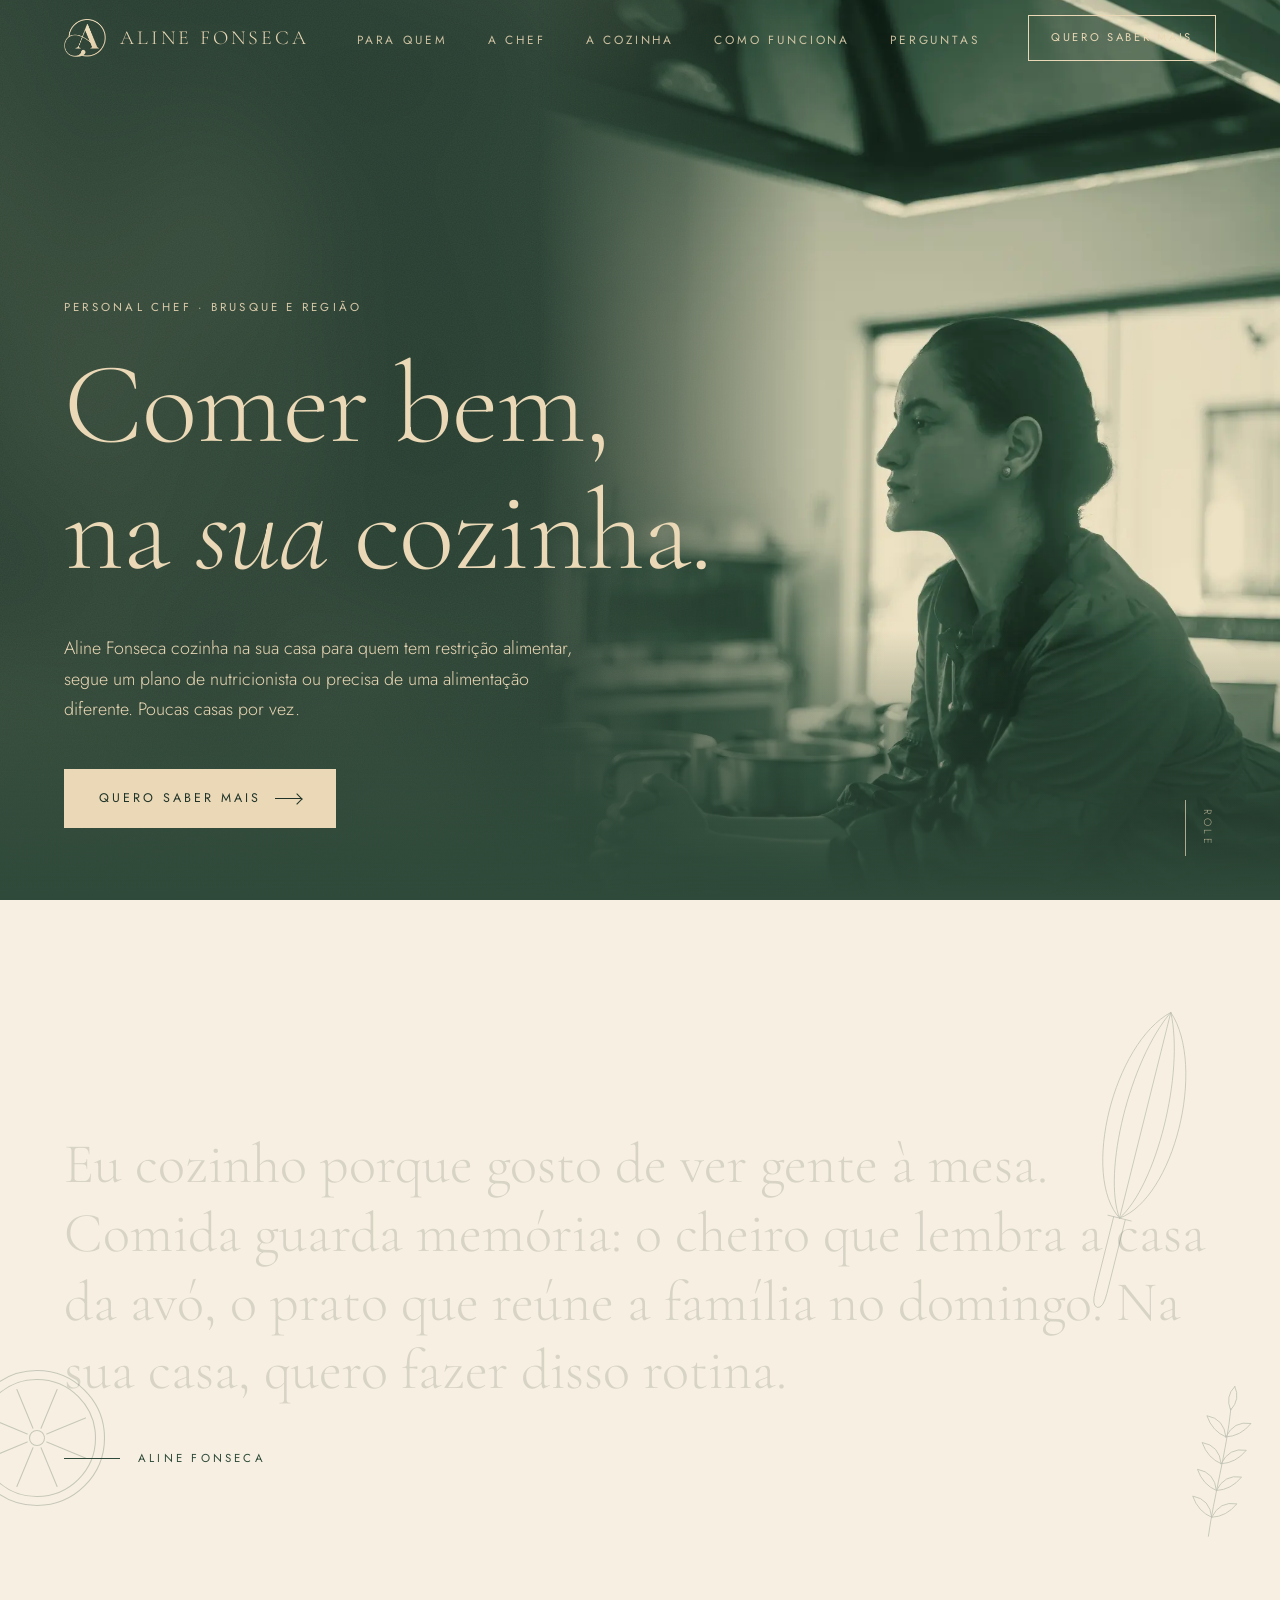
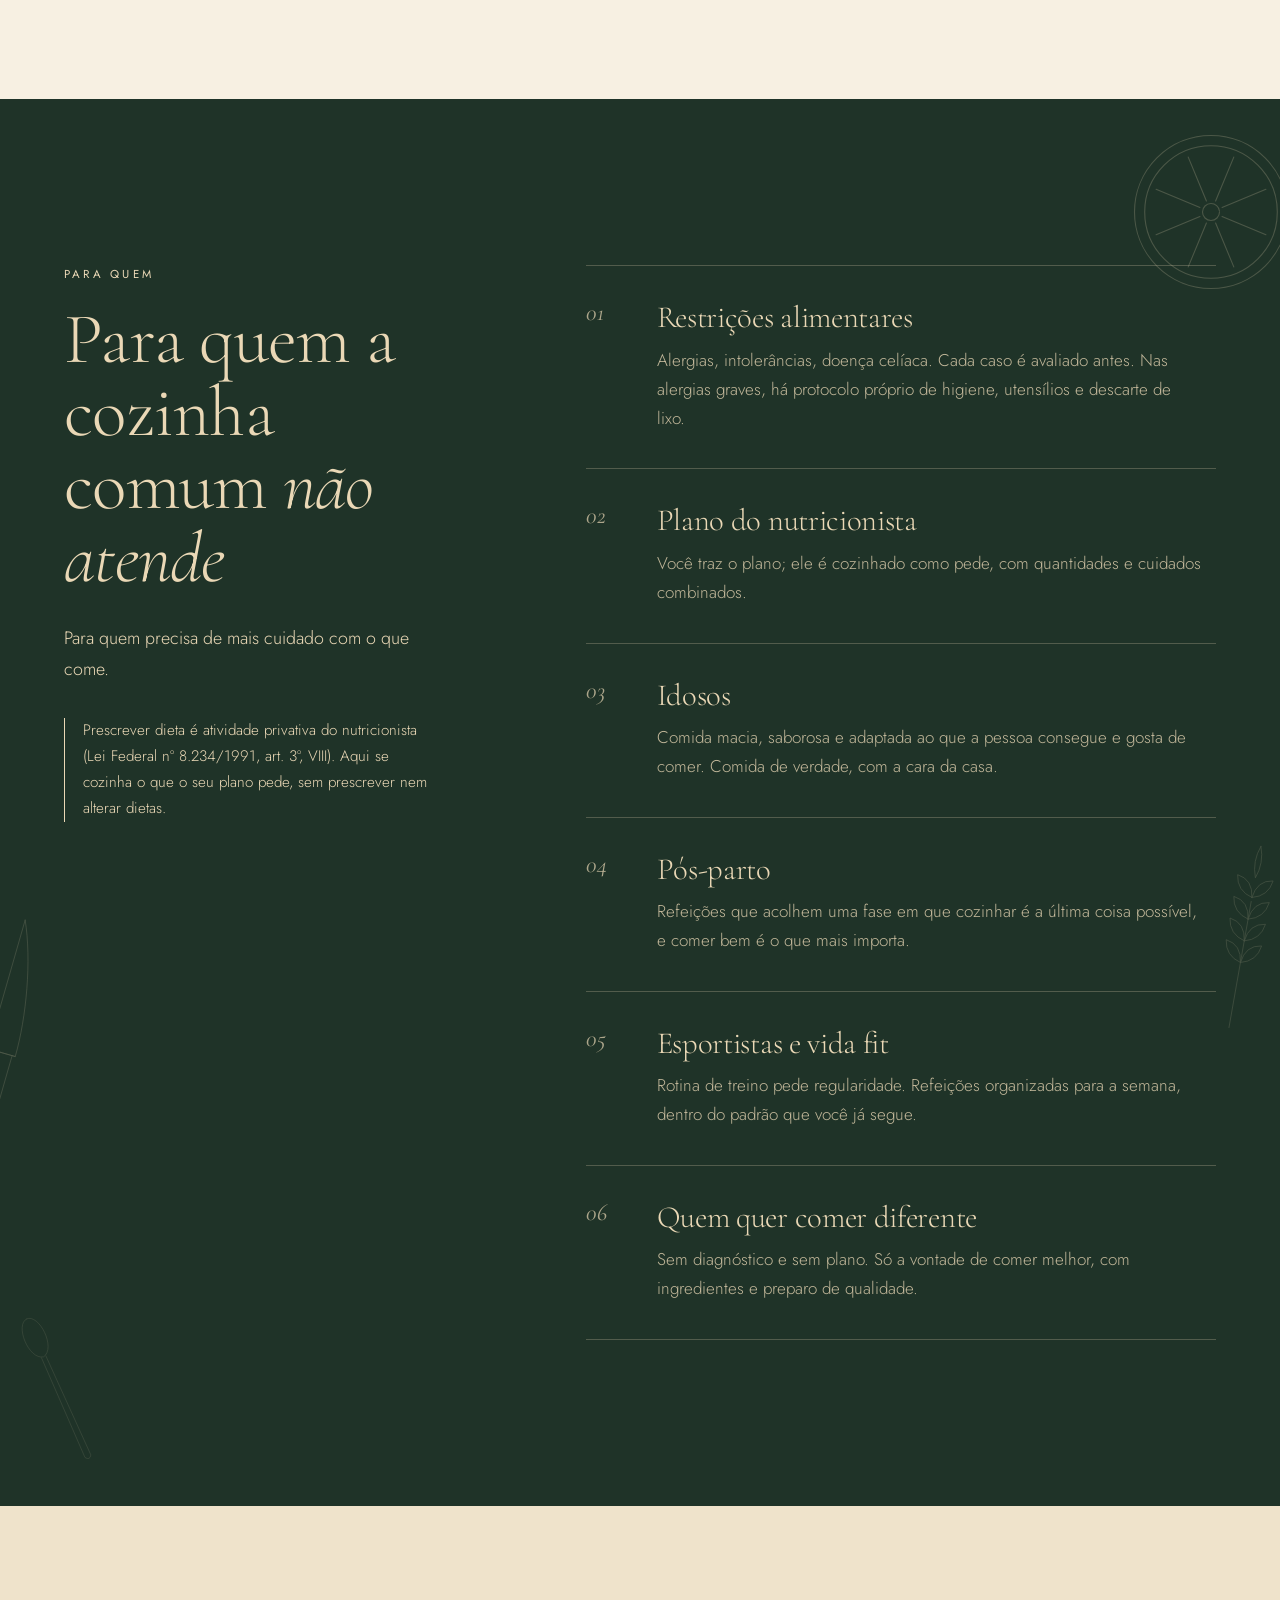
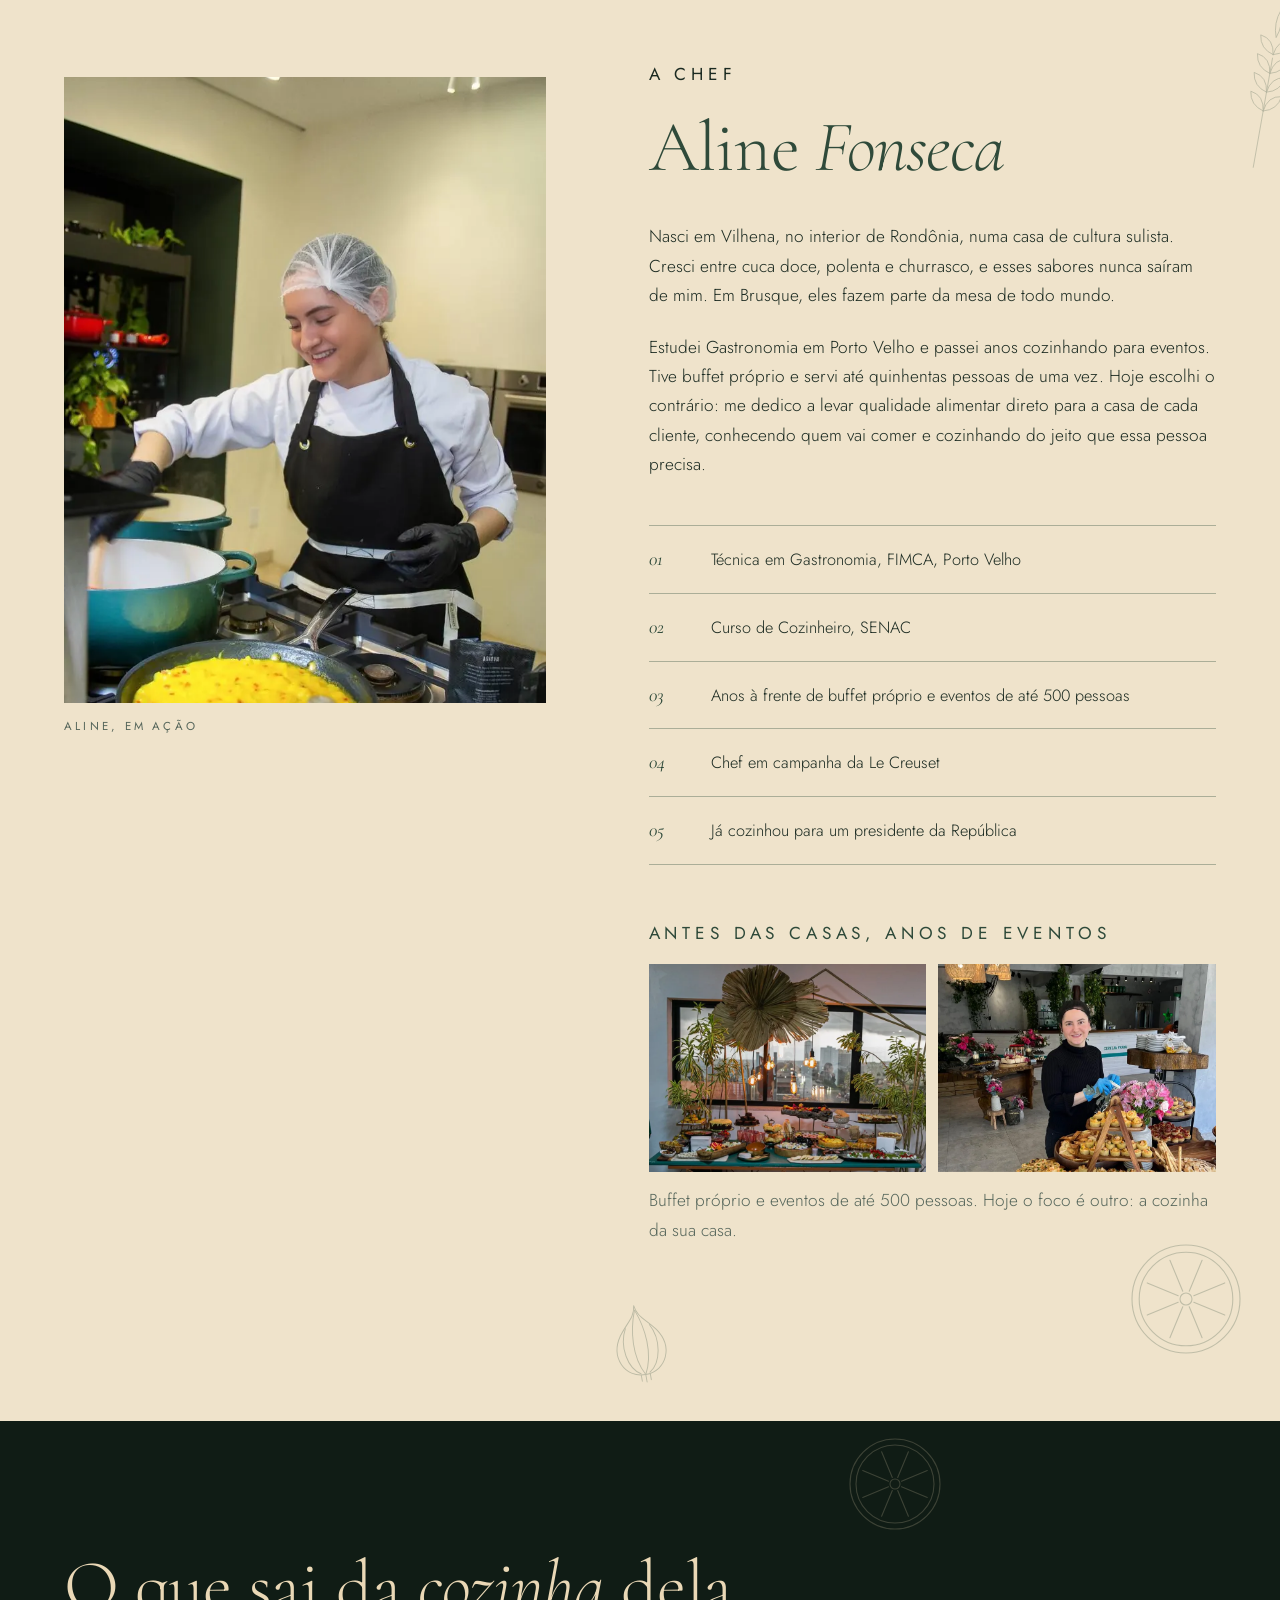
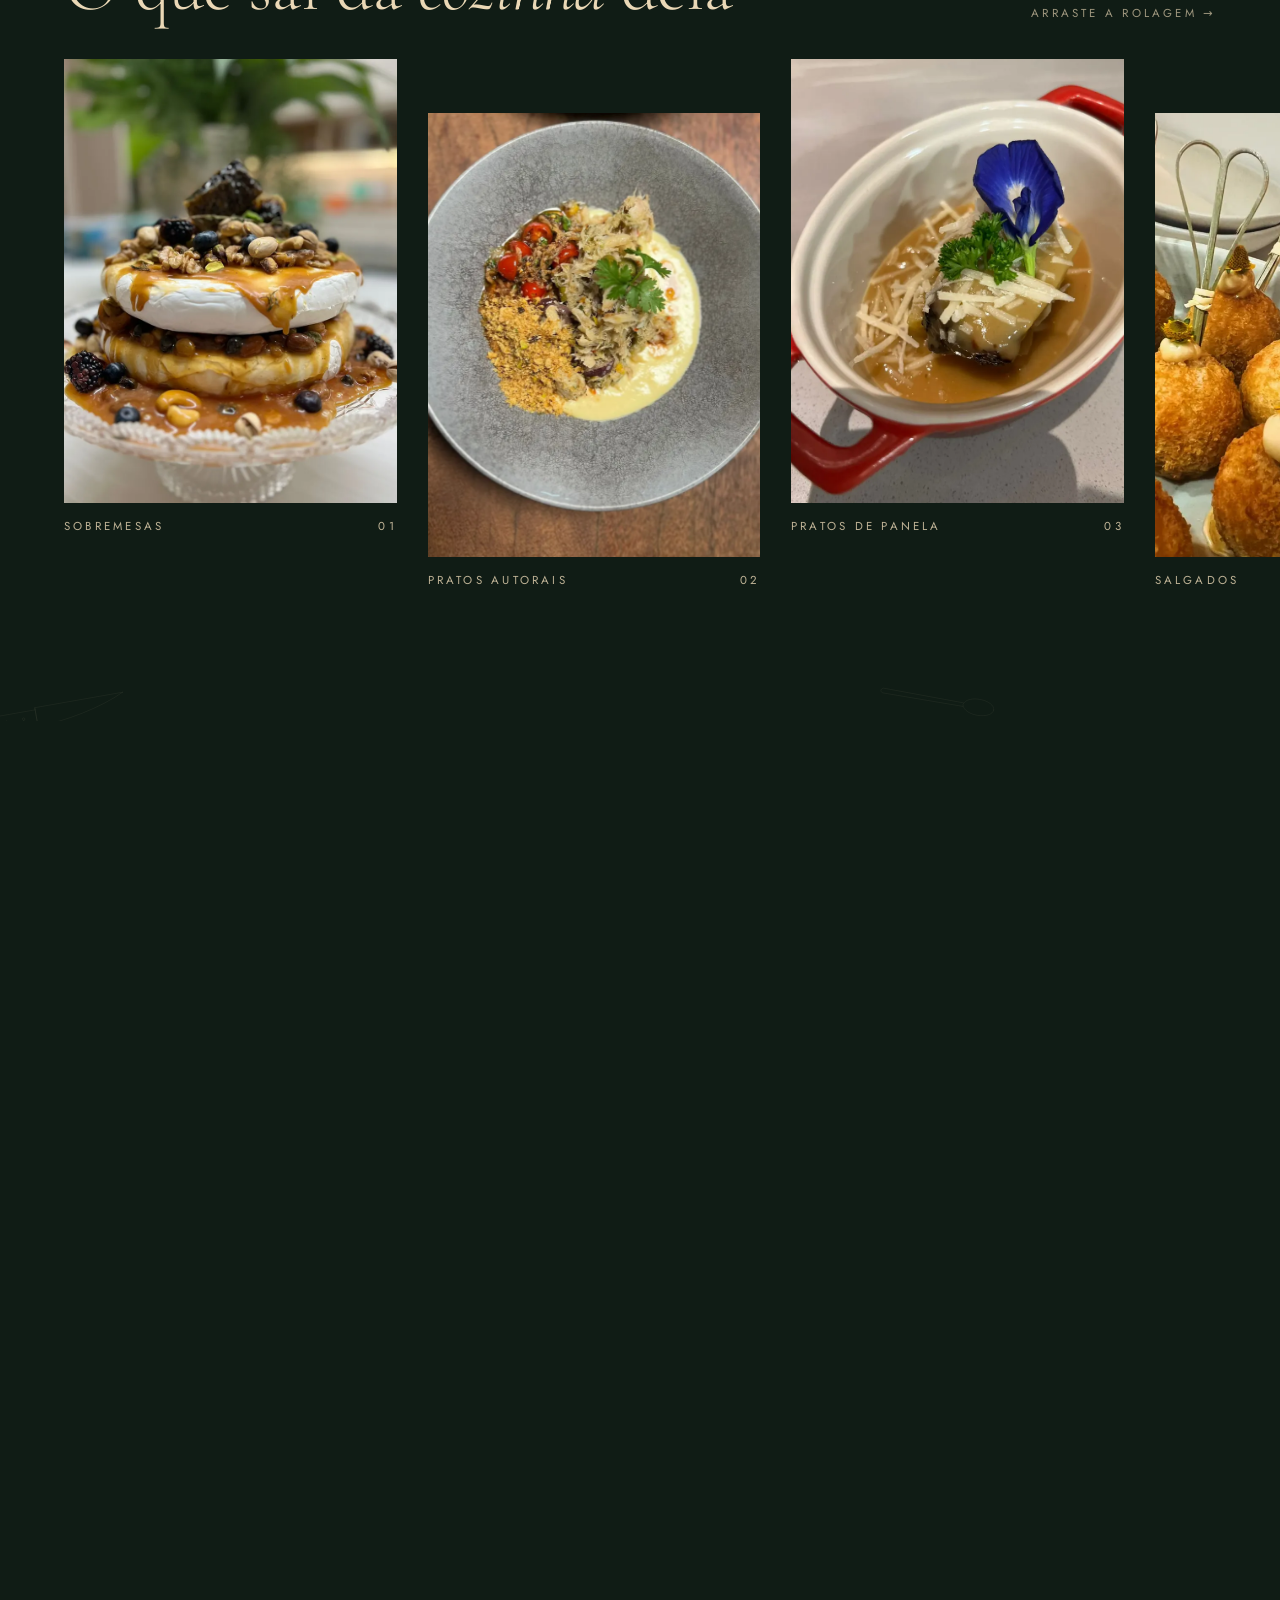
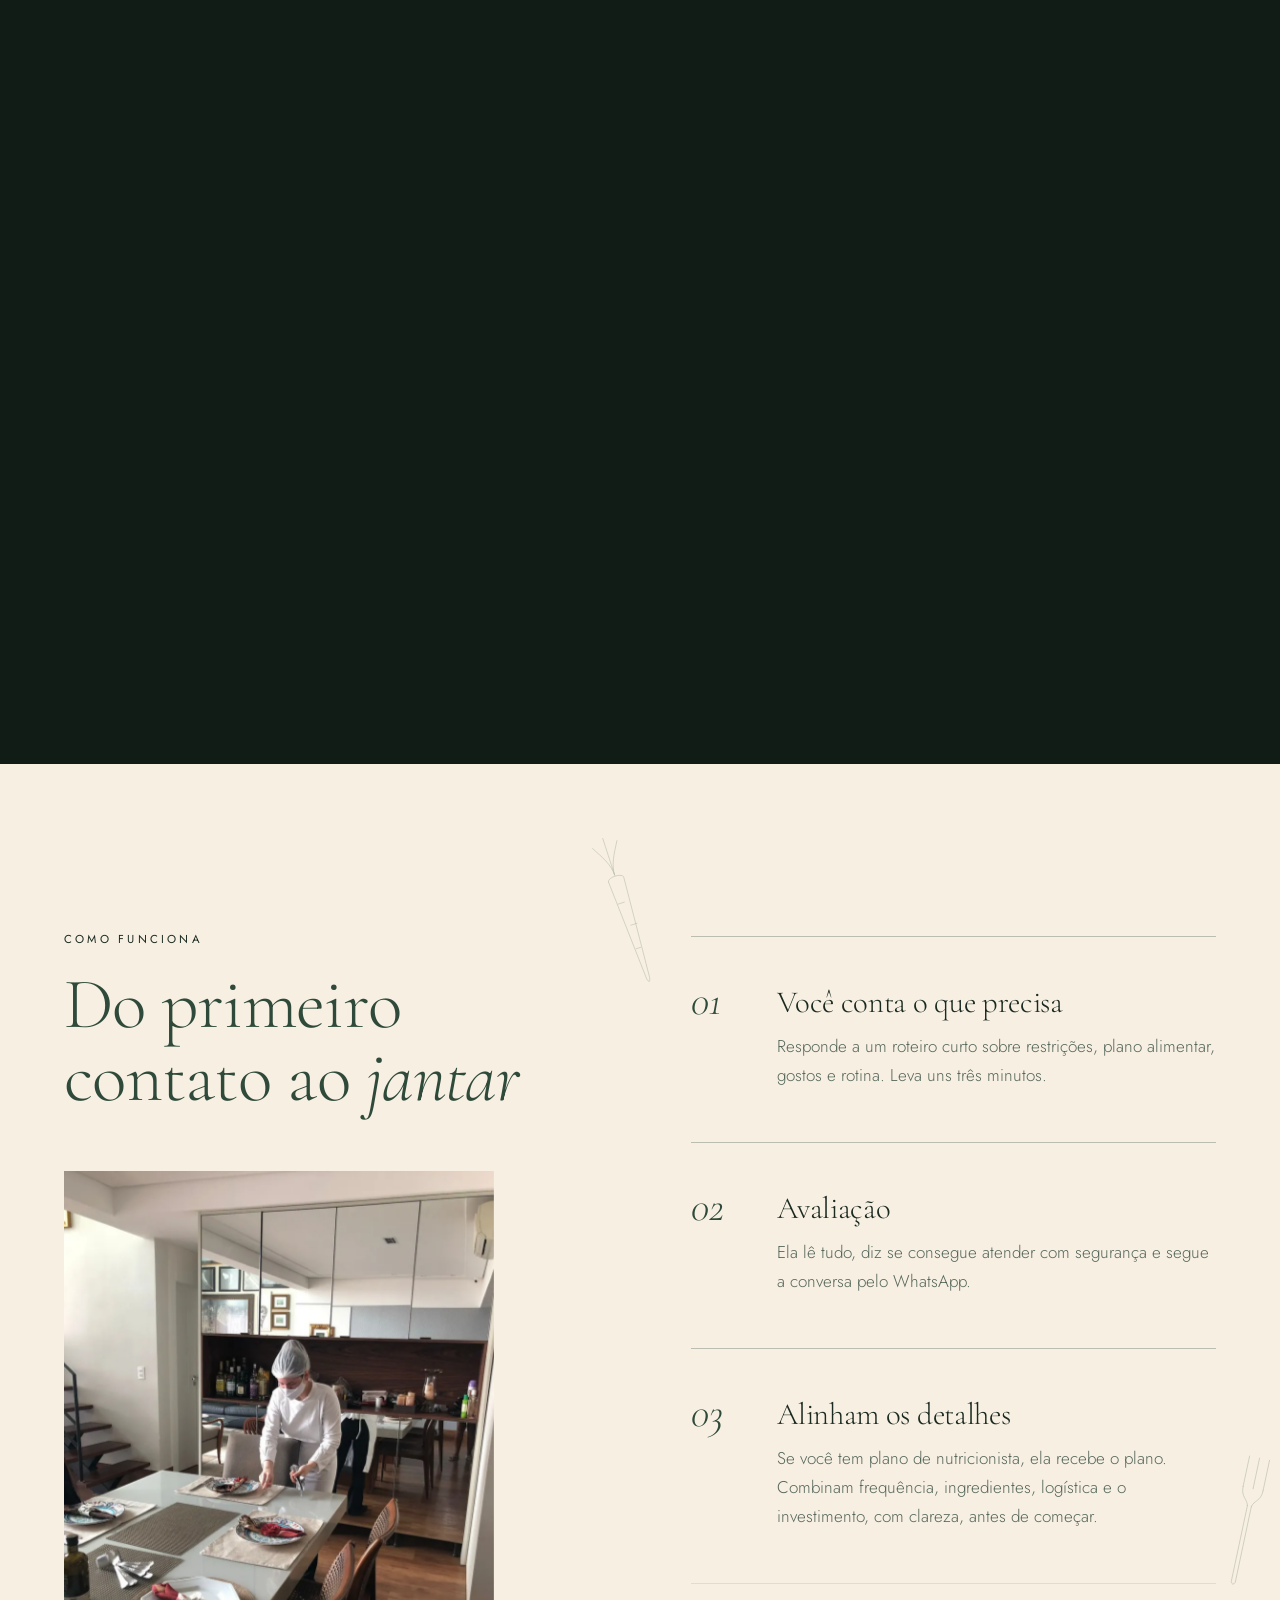
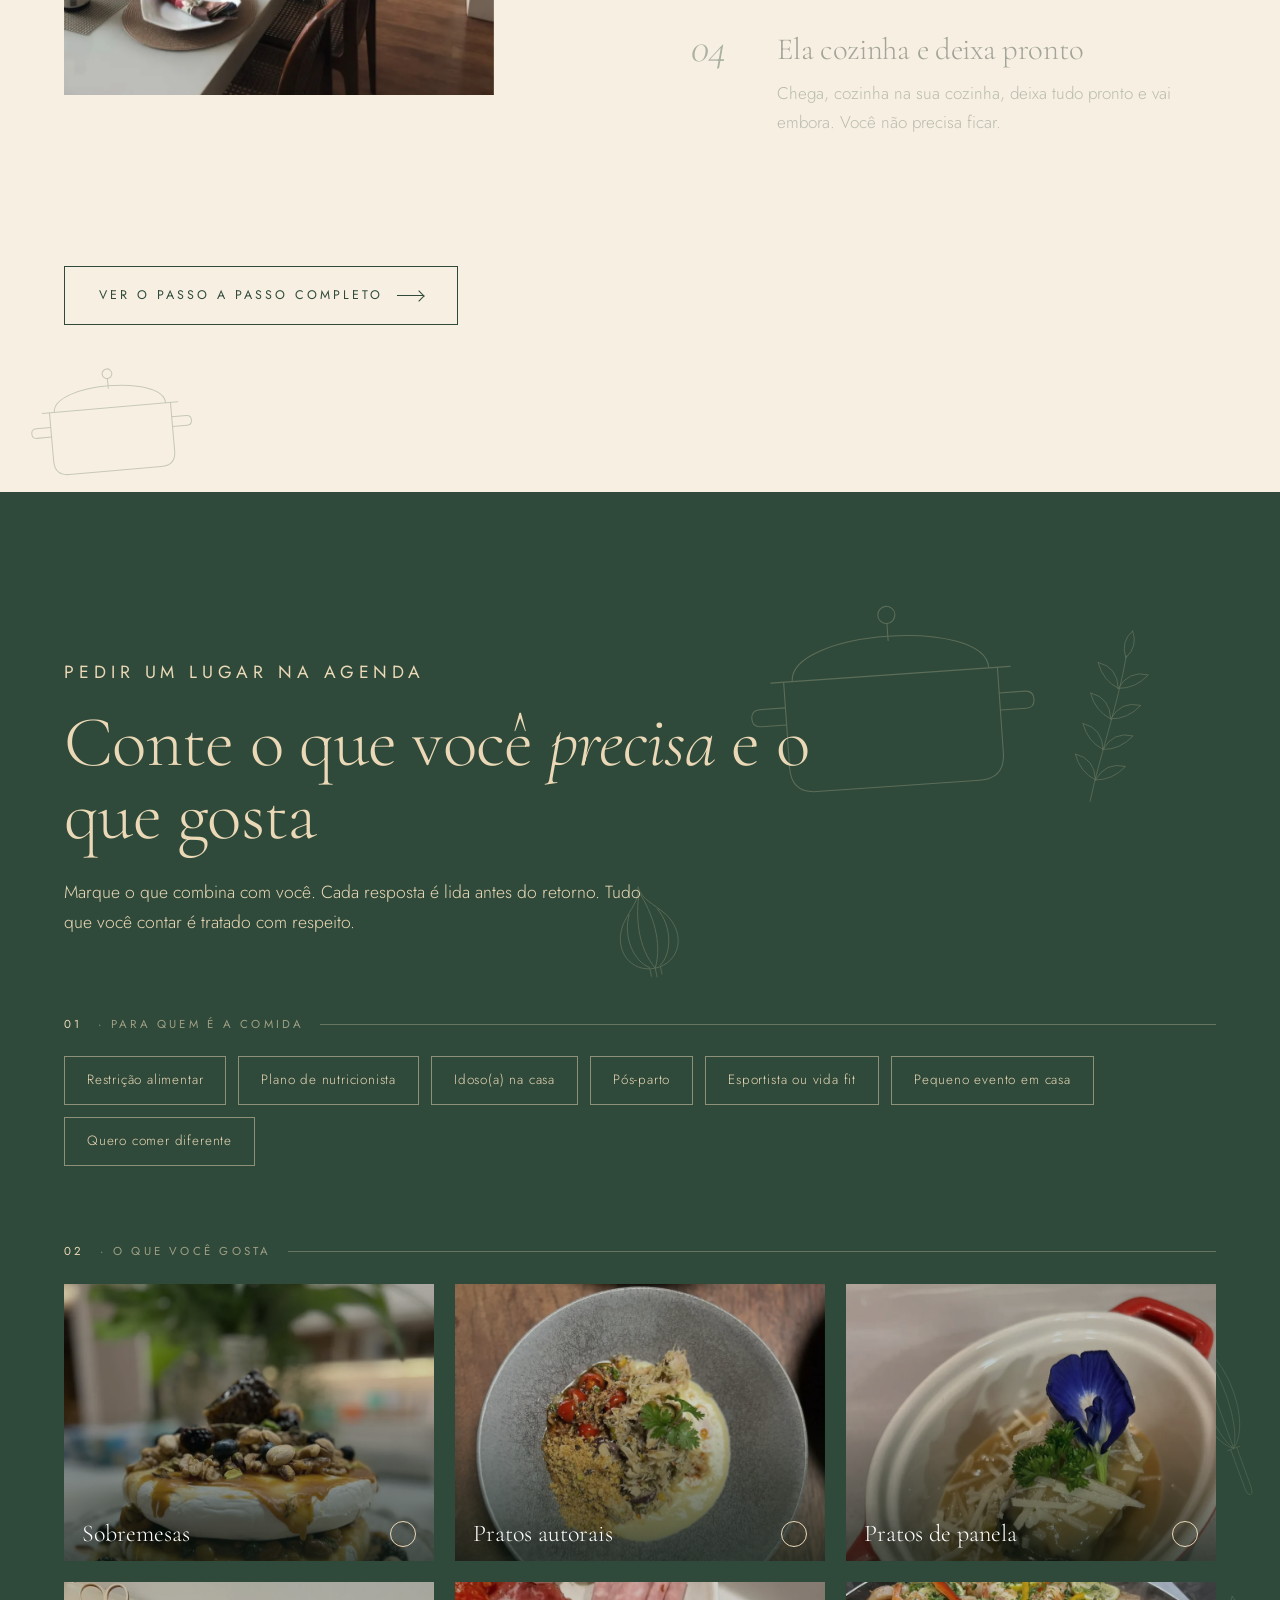
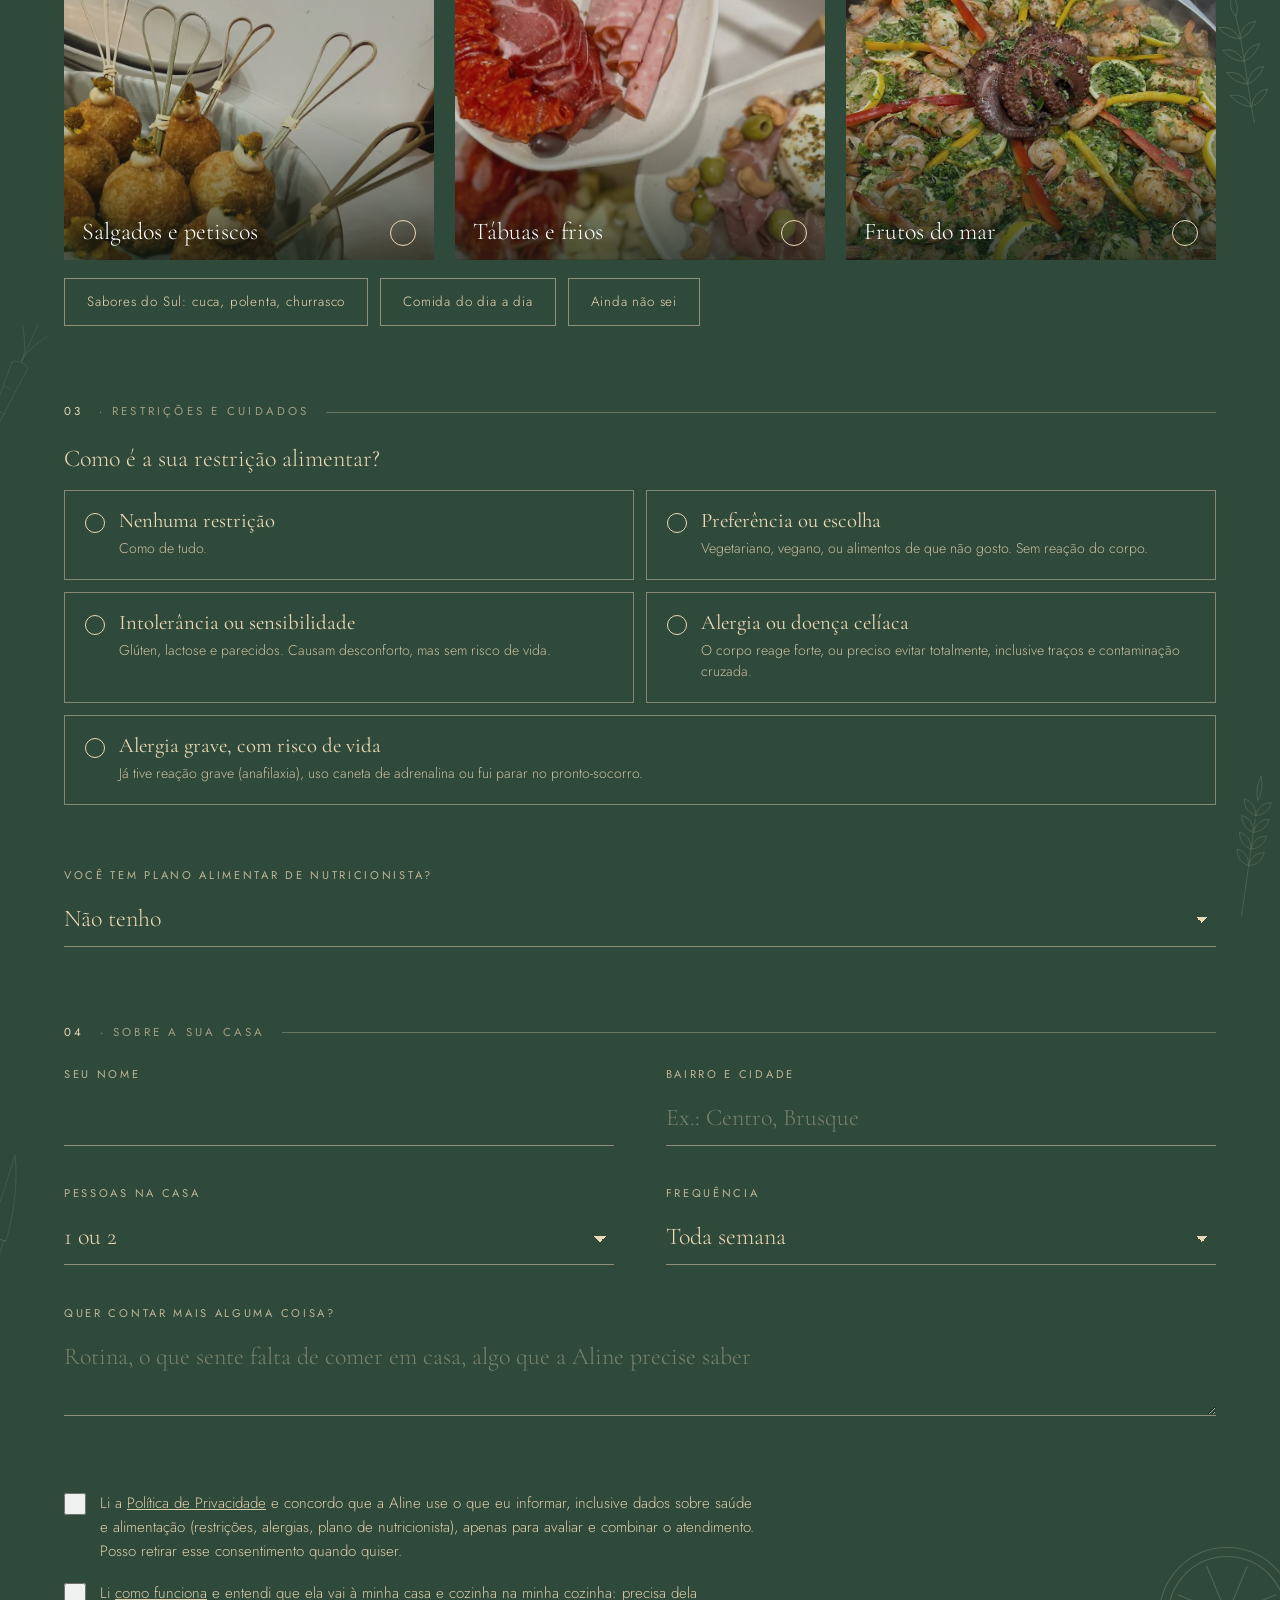
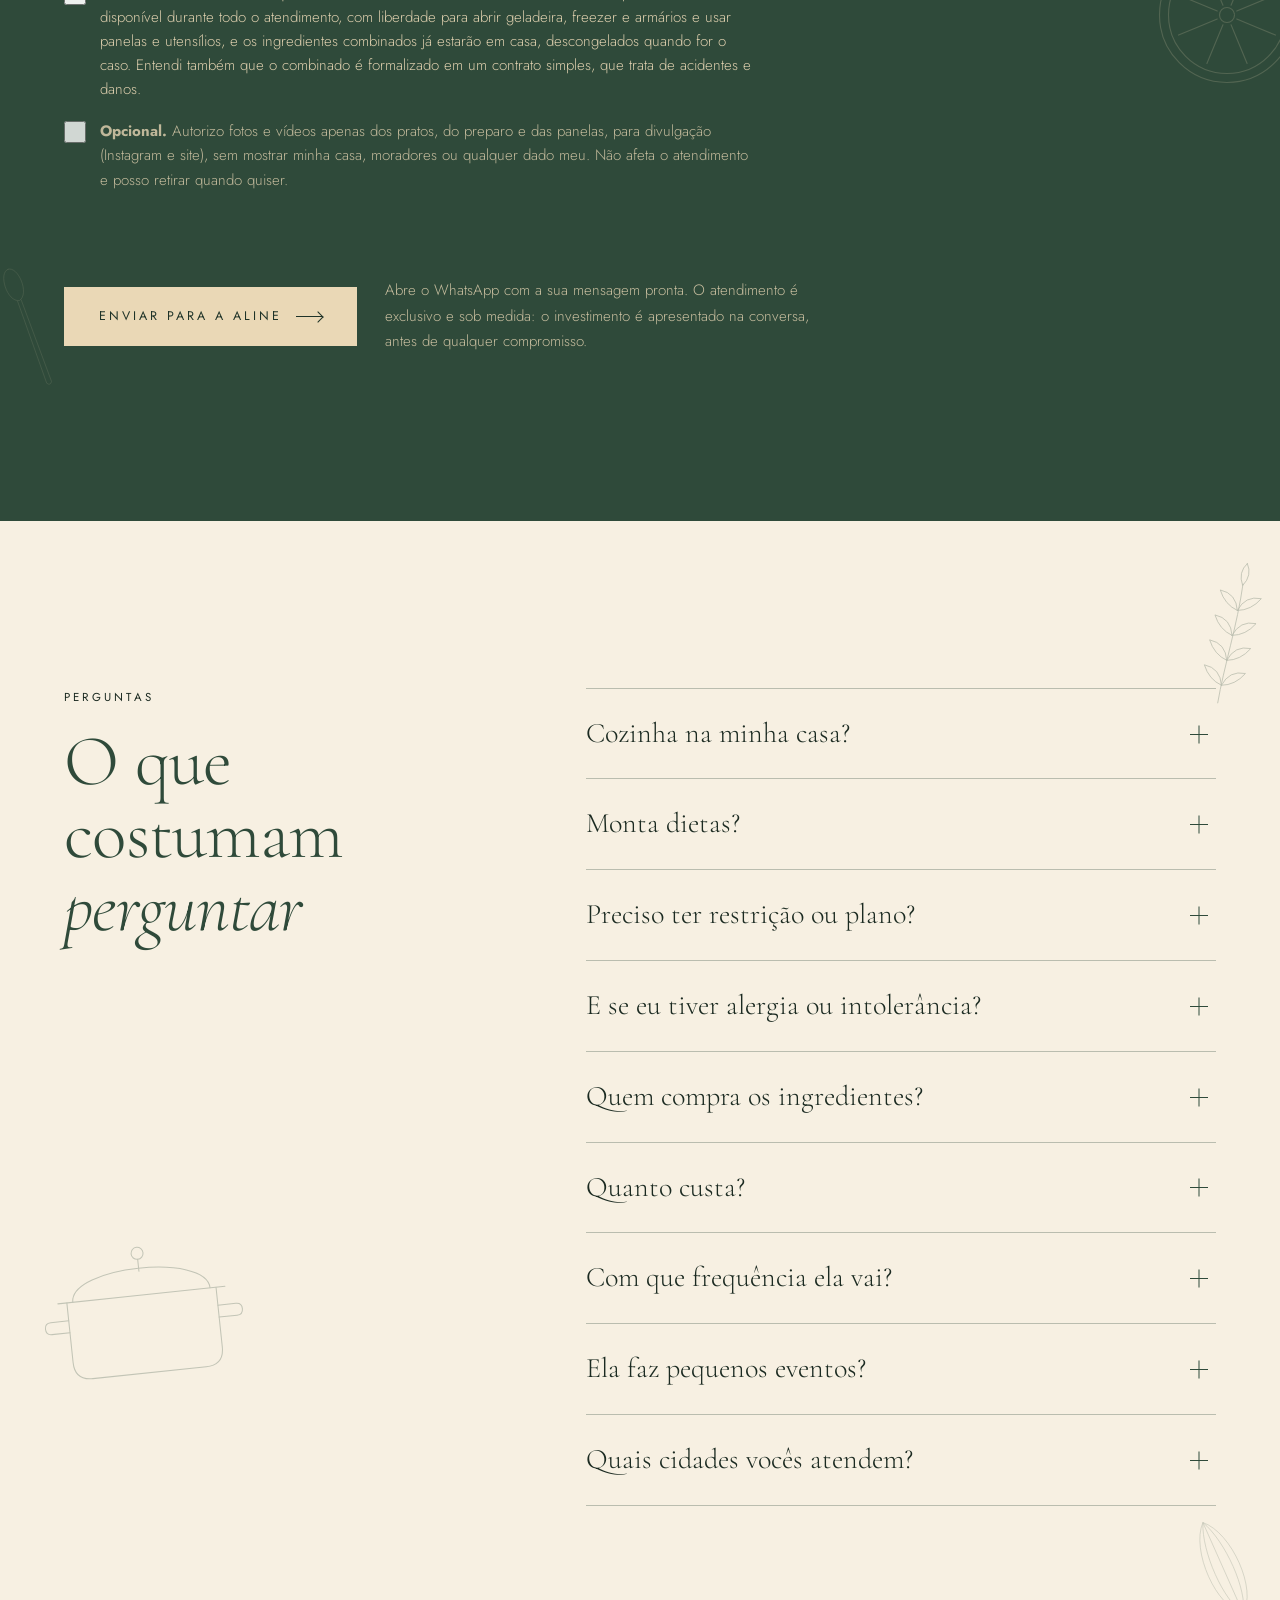
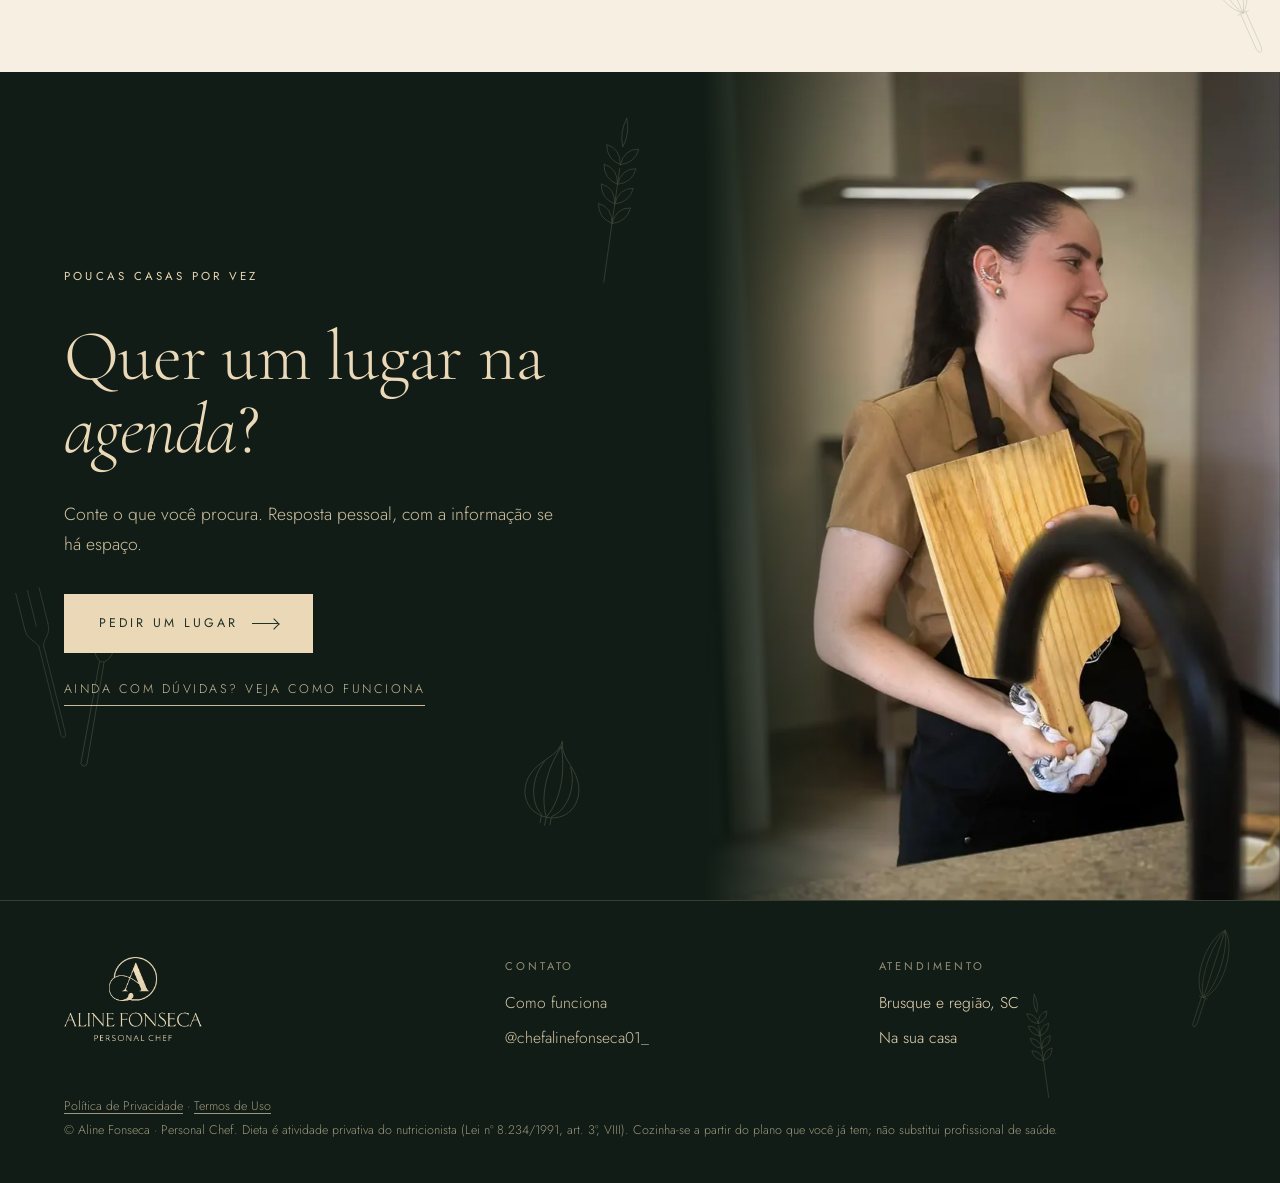
==== commit e62cc0e9: "Fotos reais novas: Aline no buffet (eventos) e paella com polvo (frutos do mar) Troca a foto de even" ====
--- a/index.html
+++ b/index.html
@@ -106,7 +106,7 @@
         <p class="label">Antes das casas, anos de eventos</p>
         <div class="traj-g">
           <figure><div class="moldura in"><img src="img/mesa.webp" alt="Mesa de buffet montada em varanda com folhagens e frutas" width="900" height="600" loading="lazy"></div></figure>
-          <figure><div class="moldura in"><img src="img/evento.webp" alt="Aline sorrindo de touca e dólmã verde durante um jantar de evento, com rosas brancas ao fundo" width="853" height="615" loading="lazy" style="object-position:50% 20%"></div></figure>
+          <figure><div class="moldura in"><img src="img/evento.webp" alt="Aline sorrindo ao lado de uma mesa de salgados e doces montada para um evento" width="900" height="675" loading="lazy" style="object-position:30% 40%"></div></figure>
         </div>
         <p class="traj-n">Buffet próprio e eventos de até 500 pessoas. Hoje o foco é outro: a cozinha da sua casa.</p>
       </div>
@@ -127,7 +127,7 @@
       <figure class="card"><div class="moldura"><img src="img/panela.webp" alt="Prato de panela em cocotte vermelha, com queijo ralado e uma flor azul comestível" width="900" height="1200" loading="lazy"></div><figcaption class="label"><span>Pratos de panela</span><span>03</span></figcaption></figure>
       <figure class="card"><div class="moldura"><img src="img/petisco.webp" alt="Bolinhas douradas de salgado em espetos de bambu, com cobertura cremosa" width="900" height="900" loading="lazy"></div><figcaption class="label"><span>Salgados</span><span>04</span></figcaption></figure>
       <figure class="card"><div class="moldura"><img src="img/tabua.webp" alt="Tábua de frios com salames, queijos, azeitonas e castanhas" width="768" height="1024" loading="lazy"></div><figcaption class="label"><span>Tábuas e frios</span><span>05</span></figcaption></figure>
-      <figure class="card larga"><div class="moldura"><img src="img/mar.webp" alt="Panela grande com frutos do mar refogados" width="600" height="330" loading="lazy"></div><figcaption class="label"><span>Frutos do mar</span><span>06</span></figcaption></figure>
+      <figure class="card larga"><div class="moldura"><img src="img/mar.webp" alt="Paella de frutos do mar com polvo, camarões, pimentões e limão" width="960" height="640" loading="lazy"></div><figcaption class="label"><span>Frutos do mar</span><span>06</span></figcaption></figure>
       <div class="hz-fim"><p>Cada casa recebe o que combina com ela.</p></div>
     </div>
   </div>
@@ -182,7 +182,7 @@
           <label class="gosto"><input type="checkbox" name="gosto" value="Pratos de panela"><div class="moldura in"><img src="img/panela.webp" alt="" width="900" height="1200" loading="lazy"></div><span class="nome">Pratos de panela<i class="ck"></i></span></label>
           <label class="gosto"><input type="checkbox" name="gosto" value="Salgados e petiscos"><div class="moldura in"><img src="img/petisco.webp" alt="" width="900" height="900" loading="lazy"></div><span class="nome">Salgados e petiscos<i class="ck"></i></span></label>
           <label class="gosto"><input type="checkbox" name="gosto" value="Tábuas e frios"><div class="moldura in"><img src="img/tabua.webp" alt="" width="768" height="1024" loading="lazy"></div><span class="nome">Tábuas e frios<i class="ck"></i></span></label>
-          <label class="gosto"><input type="checkbox" name="gosto" value="Frutos do mar"><div class="moldura in"><img src="img/mar.webp" alt="" width="600" height="330" loading="lazy"></div><span class="nome">Frutos do mar<i class="ck"></i></span></label>
+          <label class="gosto"><input type="checkbox" name="gosto" value="Frutos do mar"><div class="moldura in"><img src="img/mar.webp" alt="" width="960" height="640" loading="lazy"></div><span class="nome">Frutos do mar<i class="ck"></i></span></label>
         </div>
         <div class="chips" style="margin-top:18px">
           <label class="chip"><input type="checkbox" name="gosto" value="Sabores do Sul (cuca, polenta, churrasco)"><span>Sabores do Sul: cuca, polenta, churrasco</span></label>
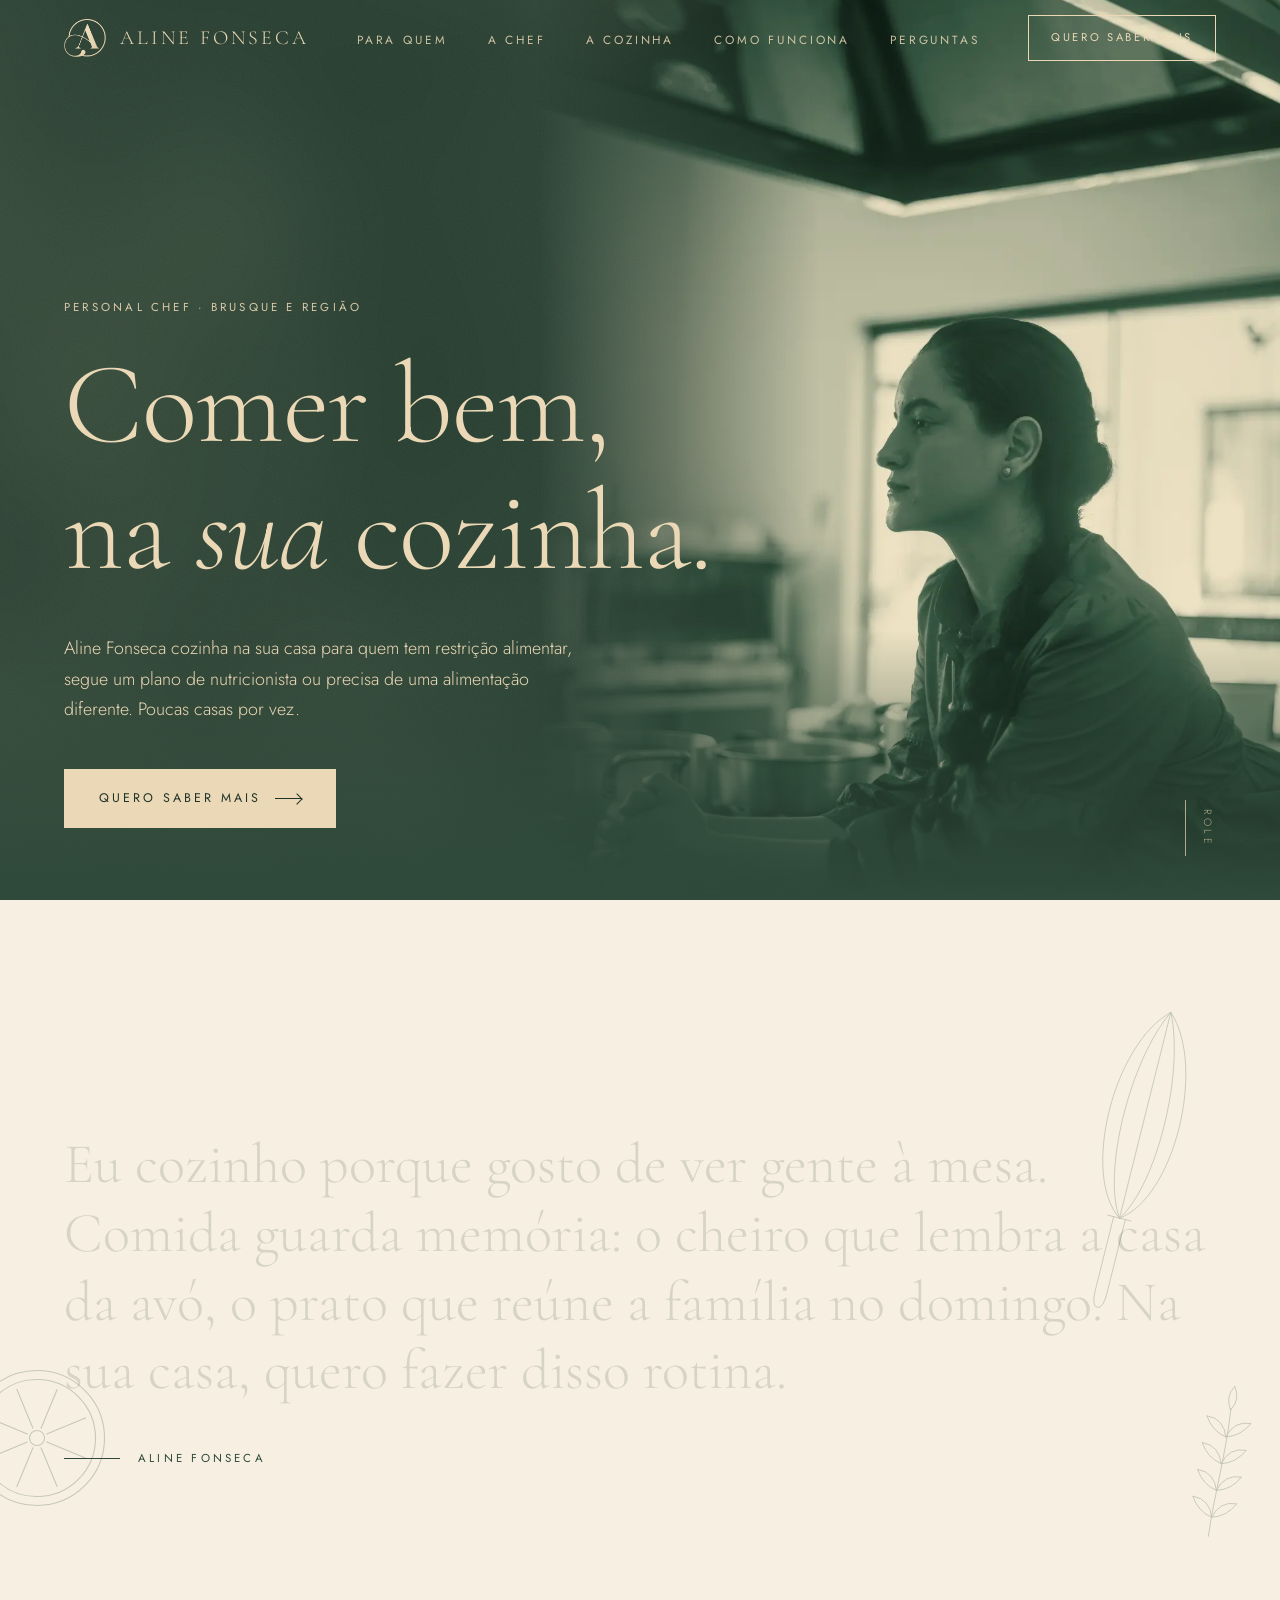
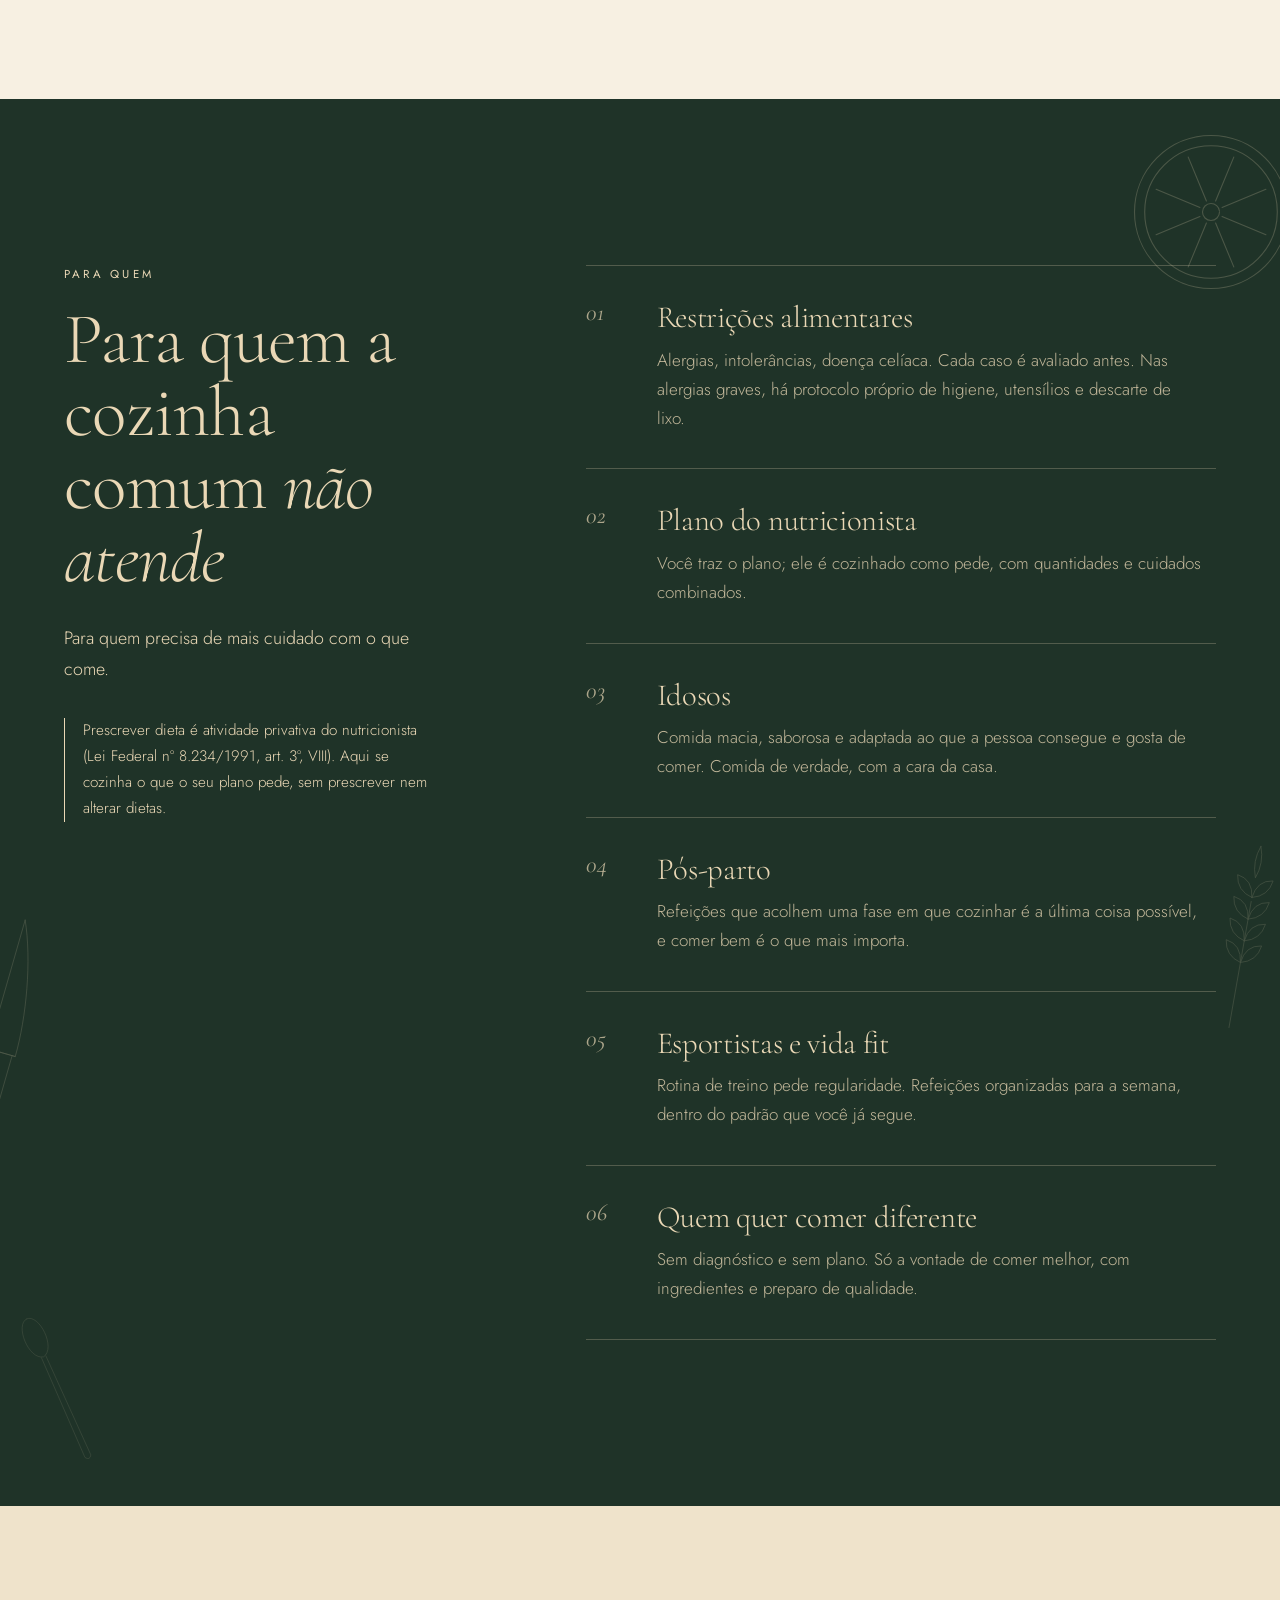
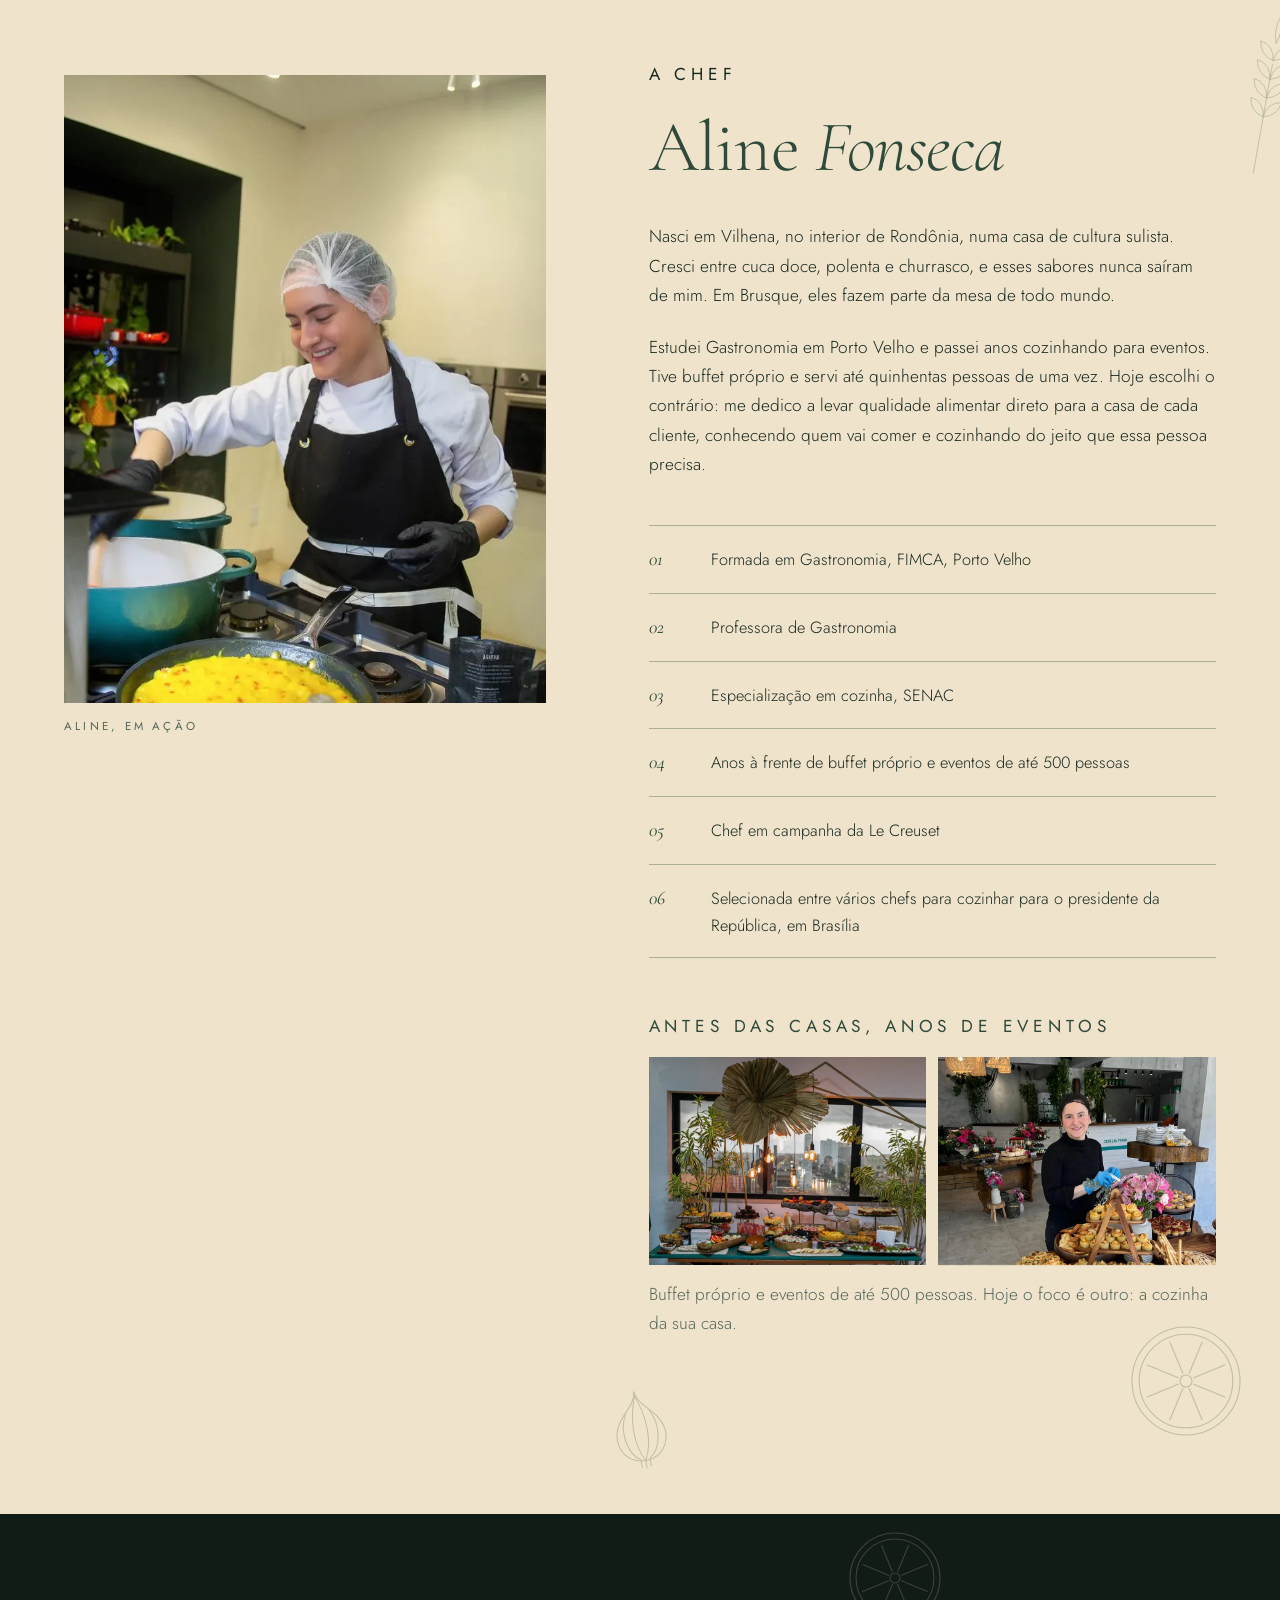
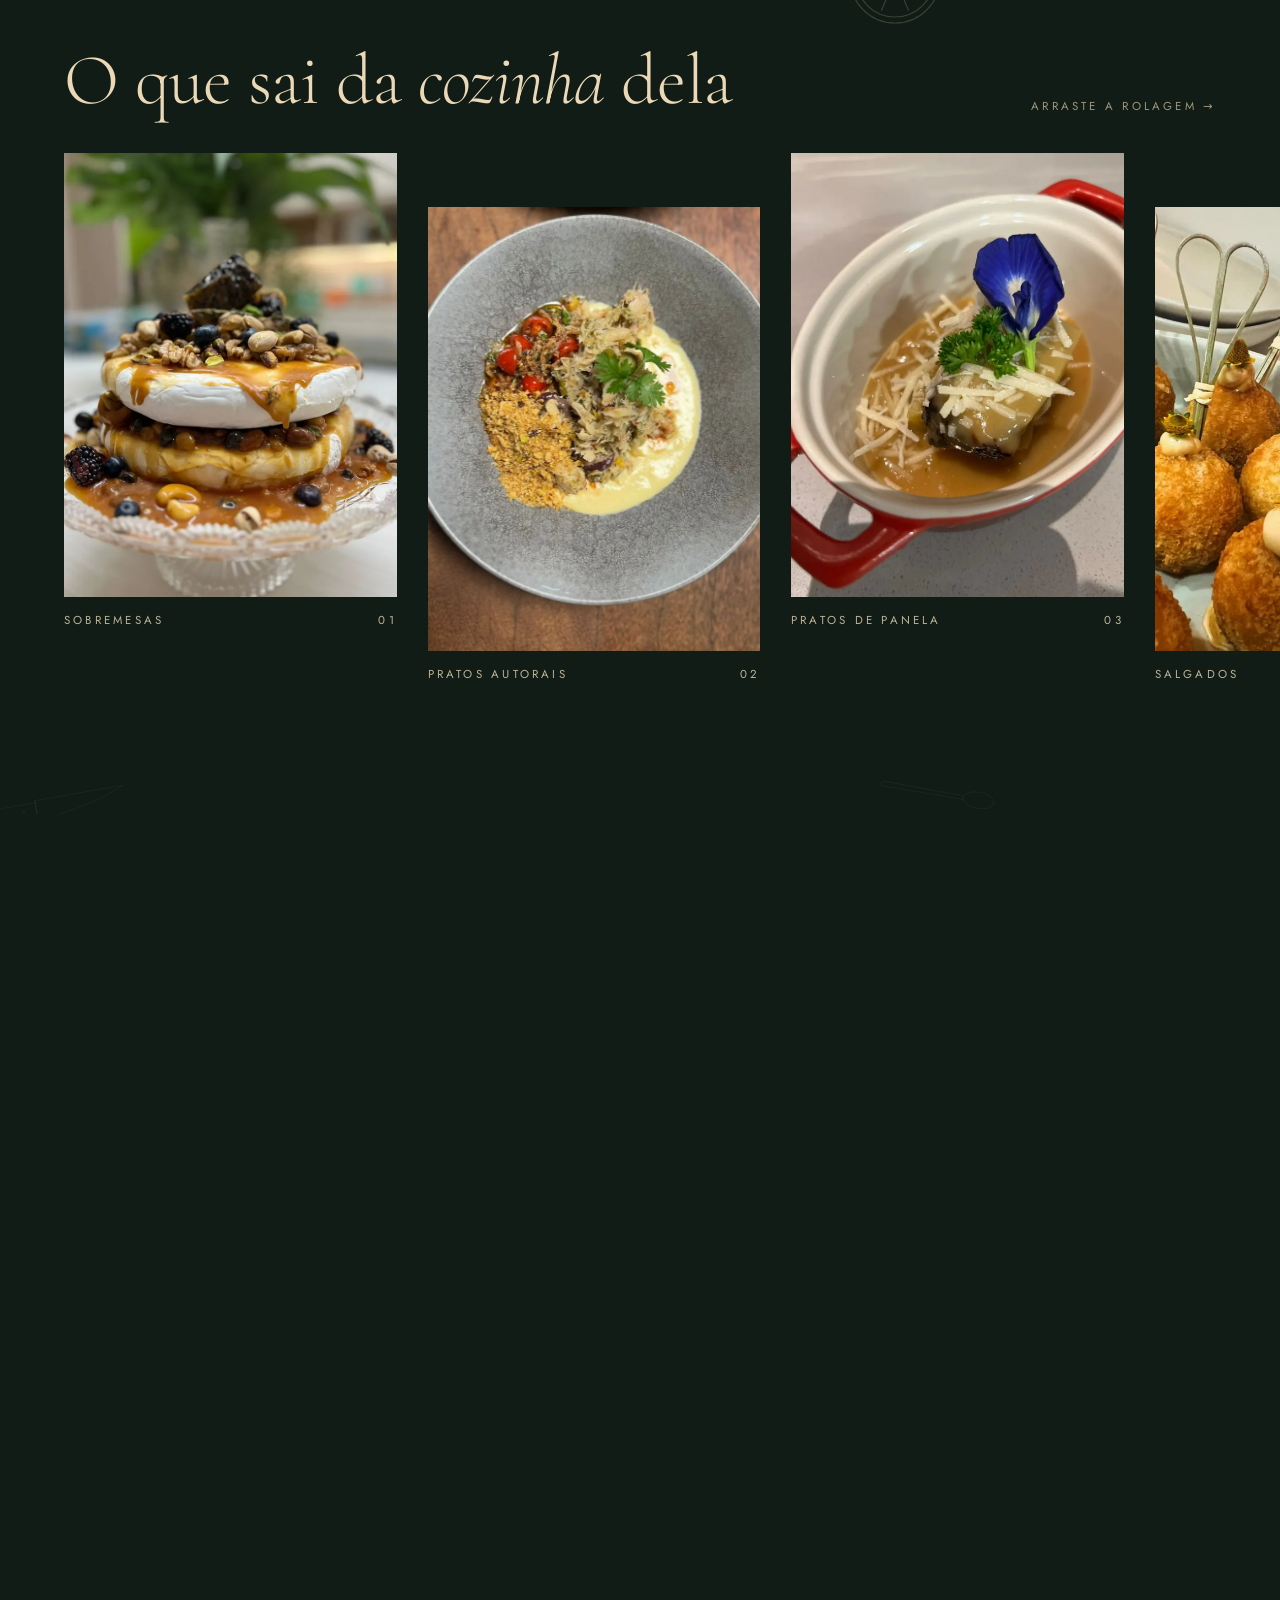
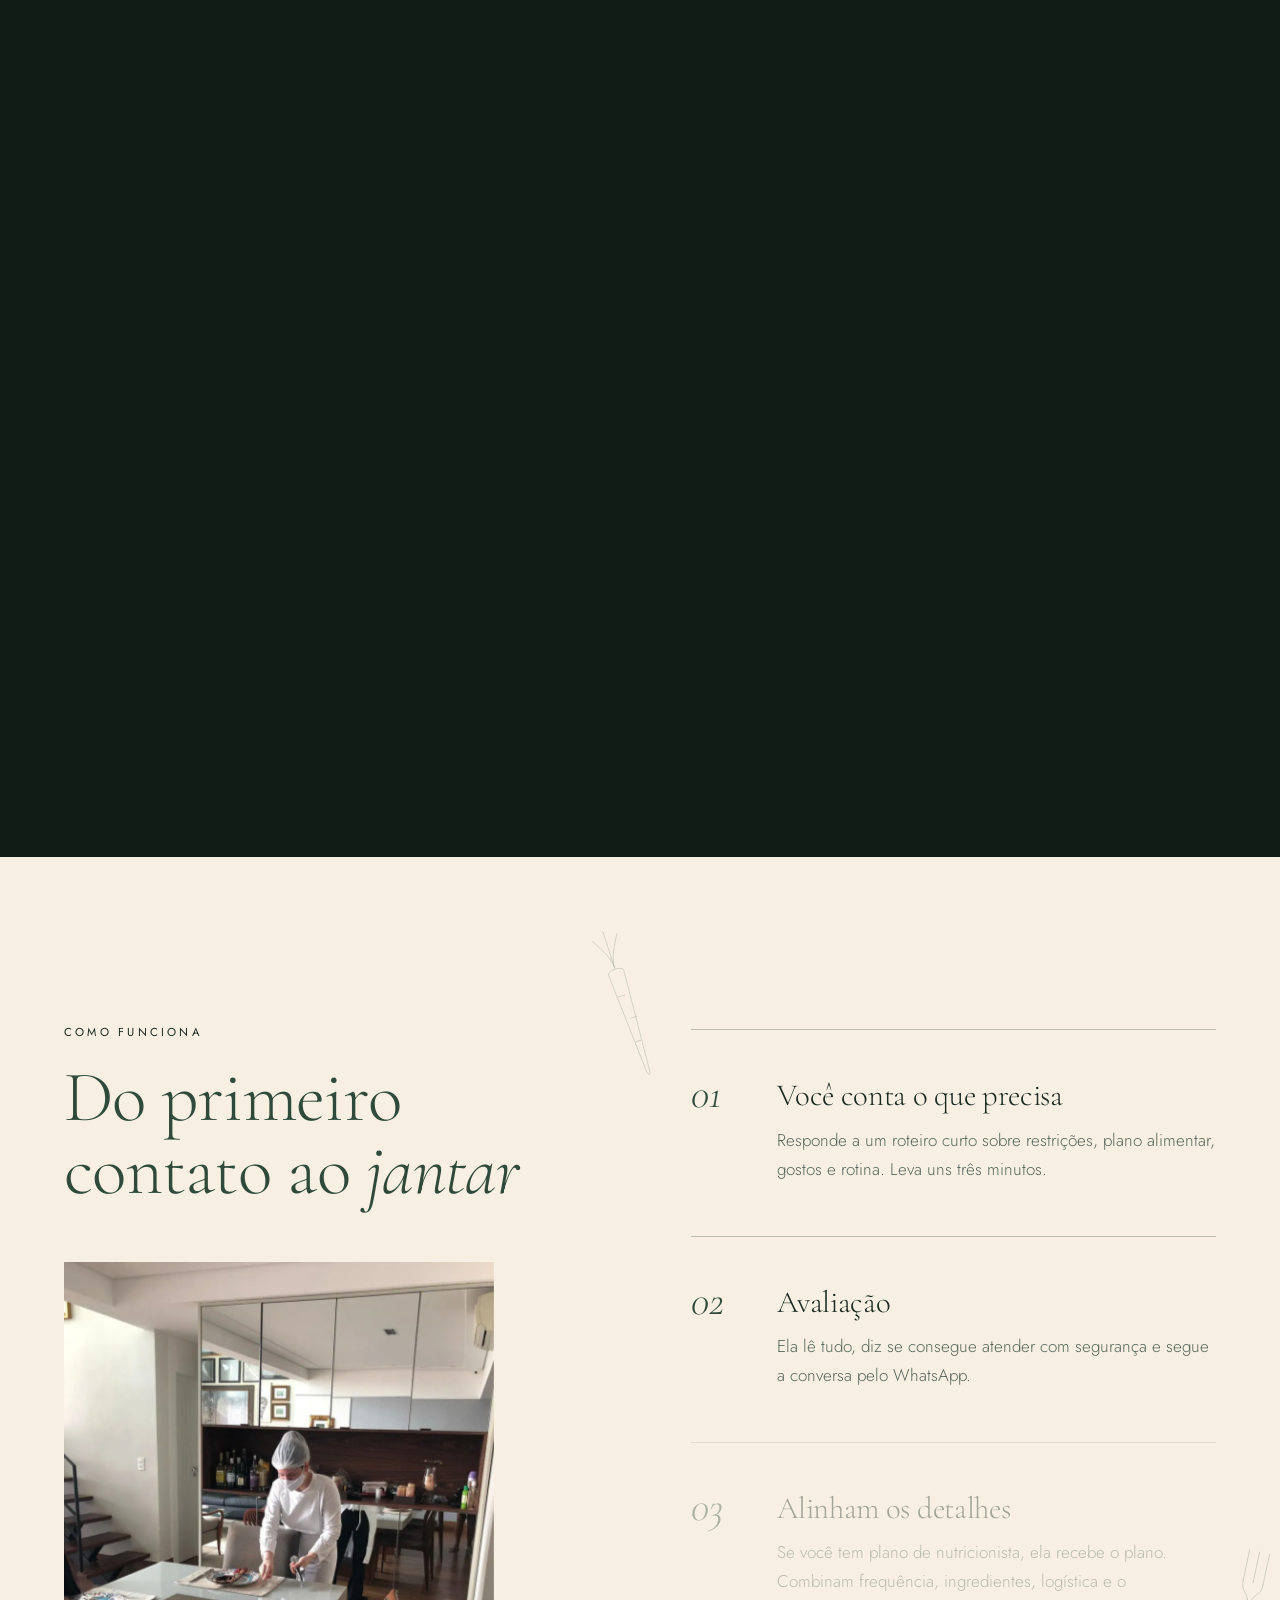
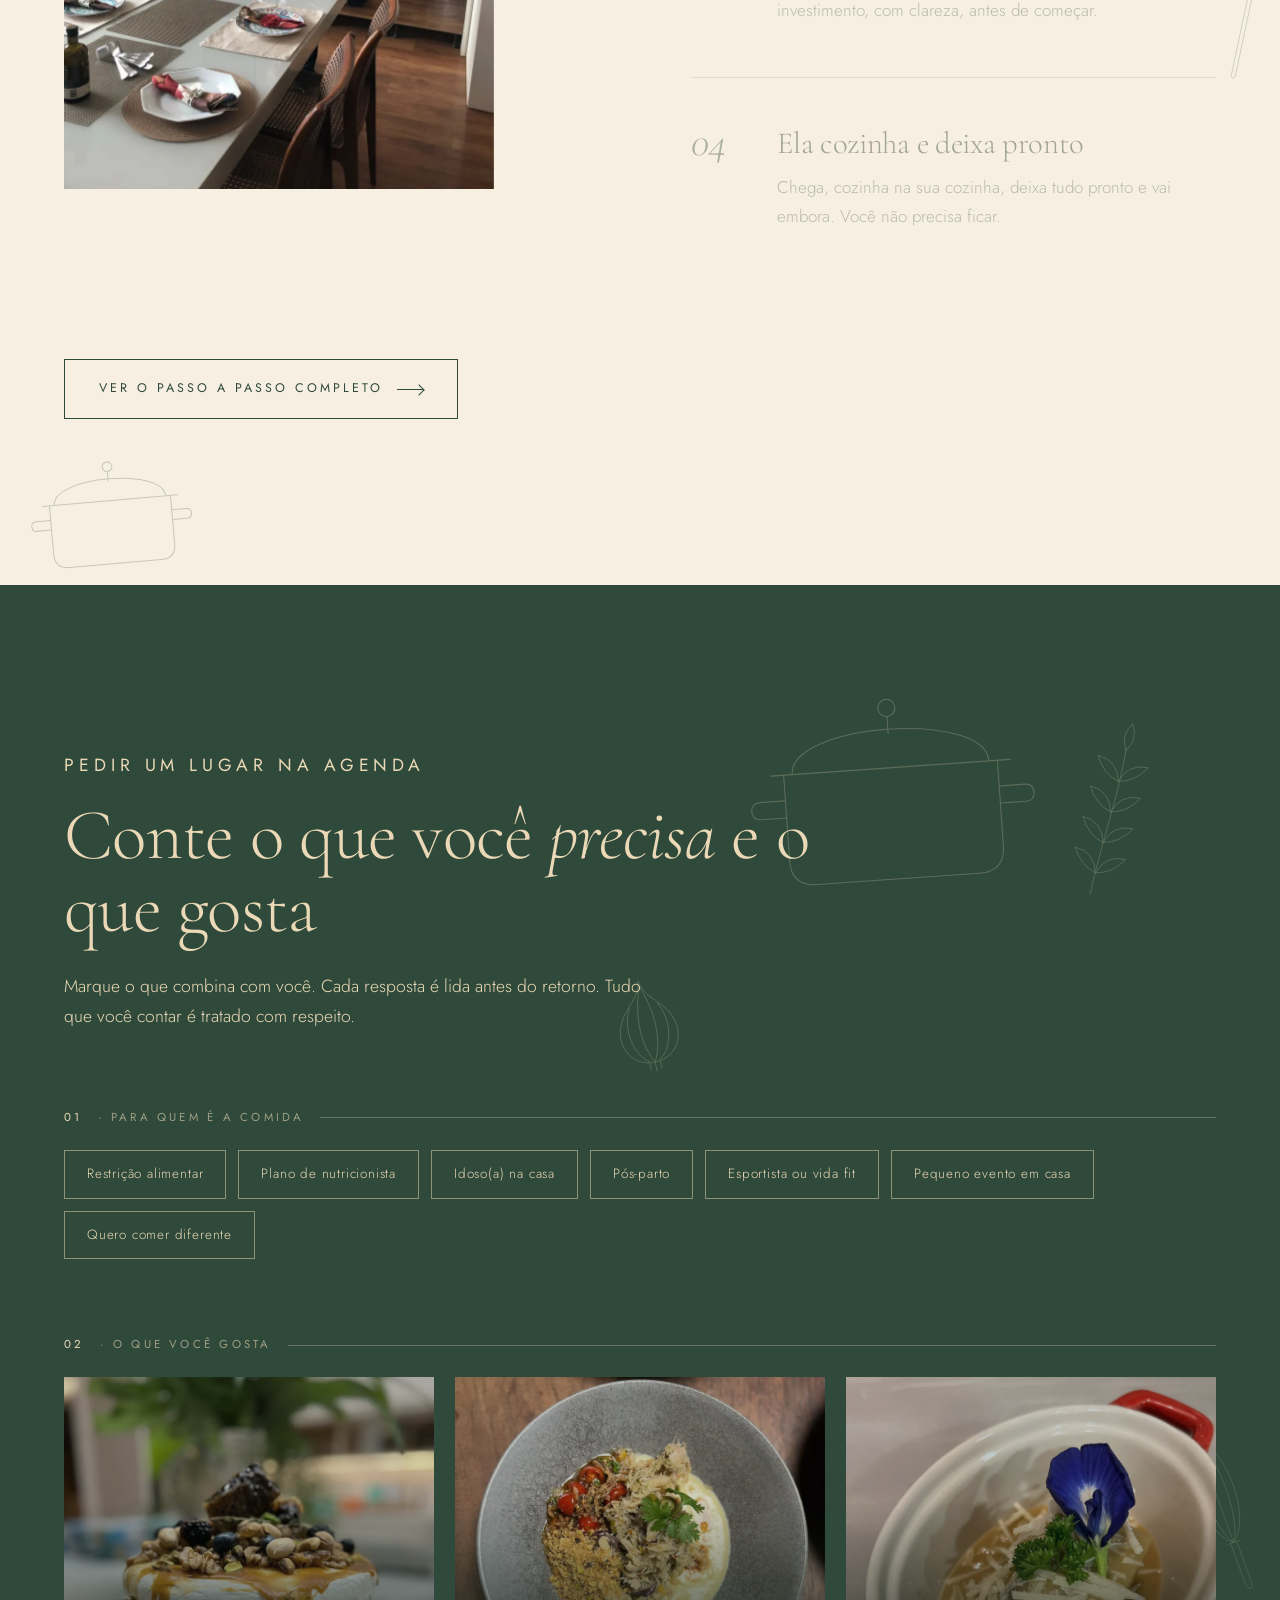
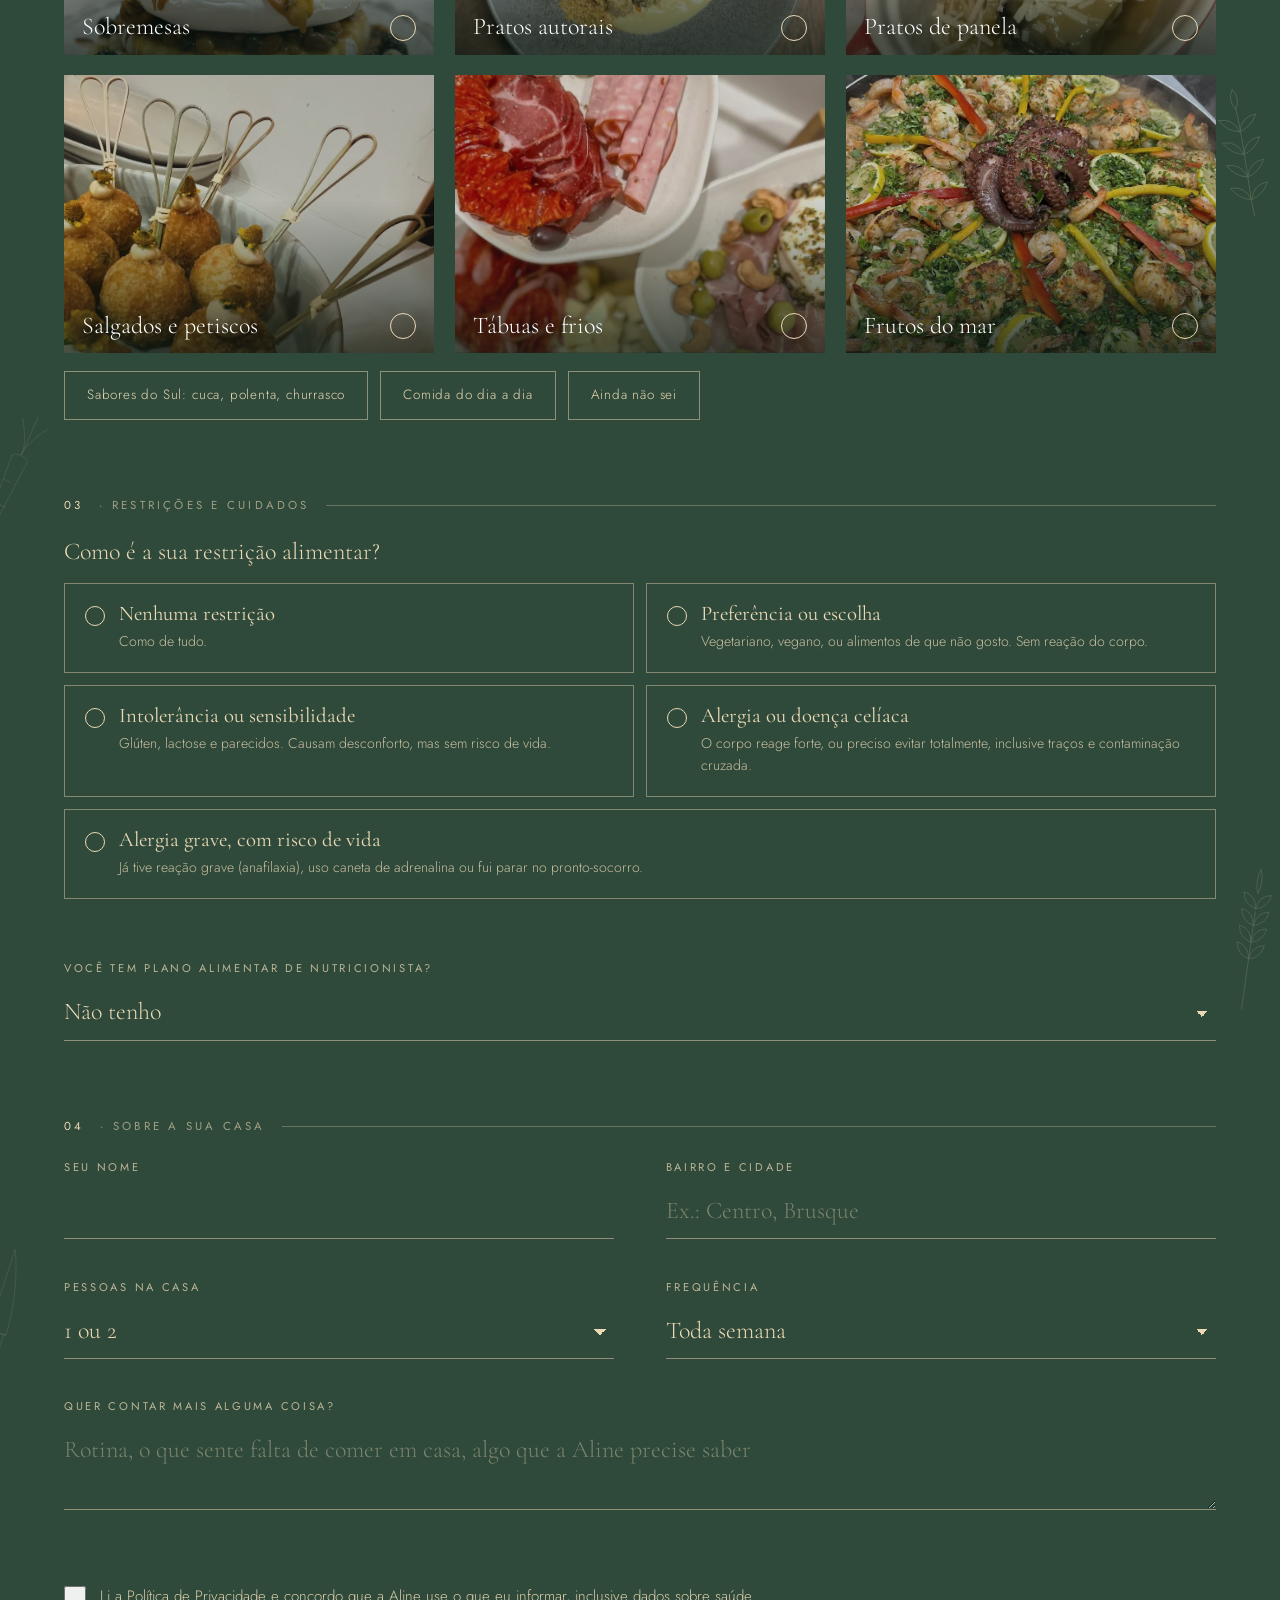
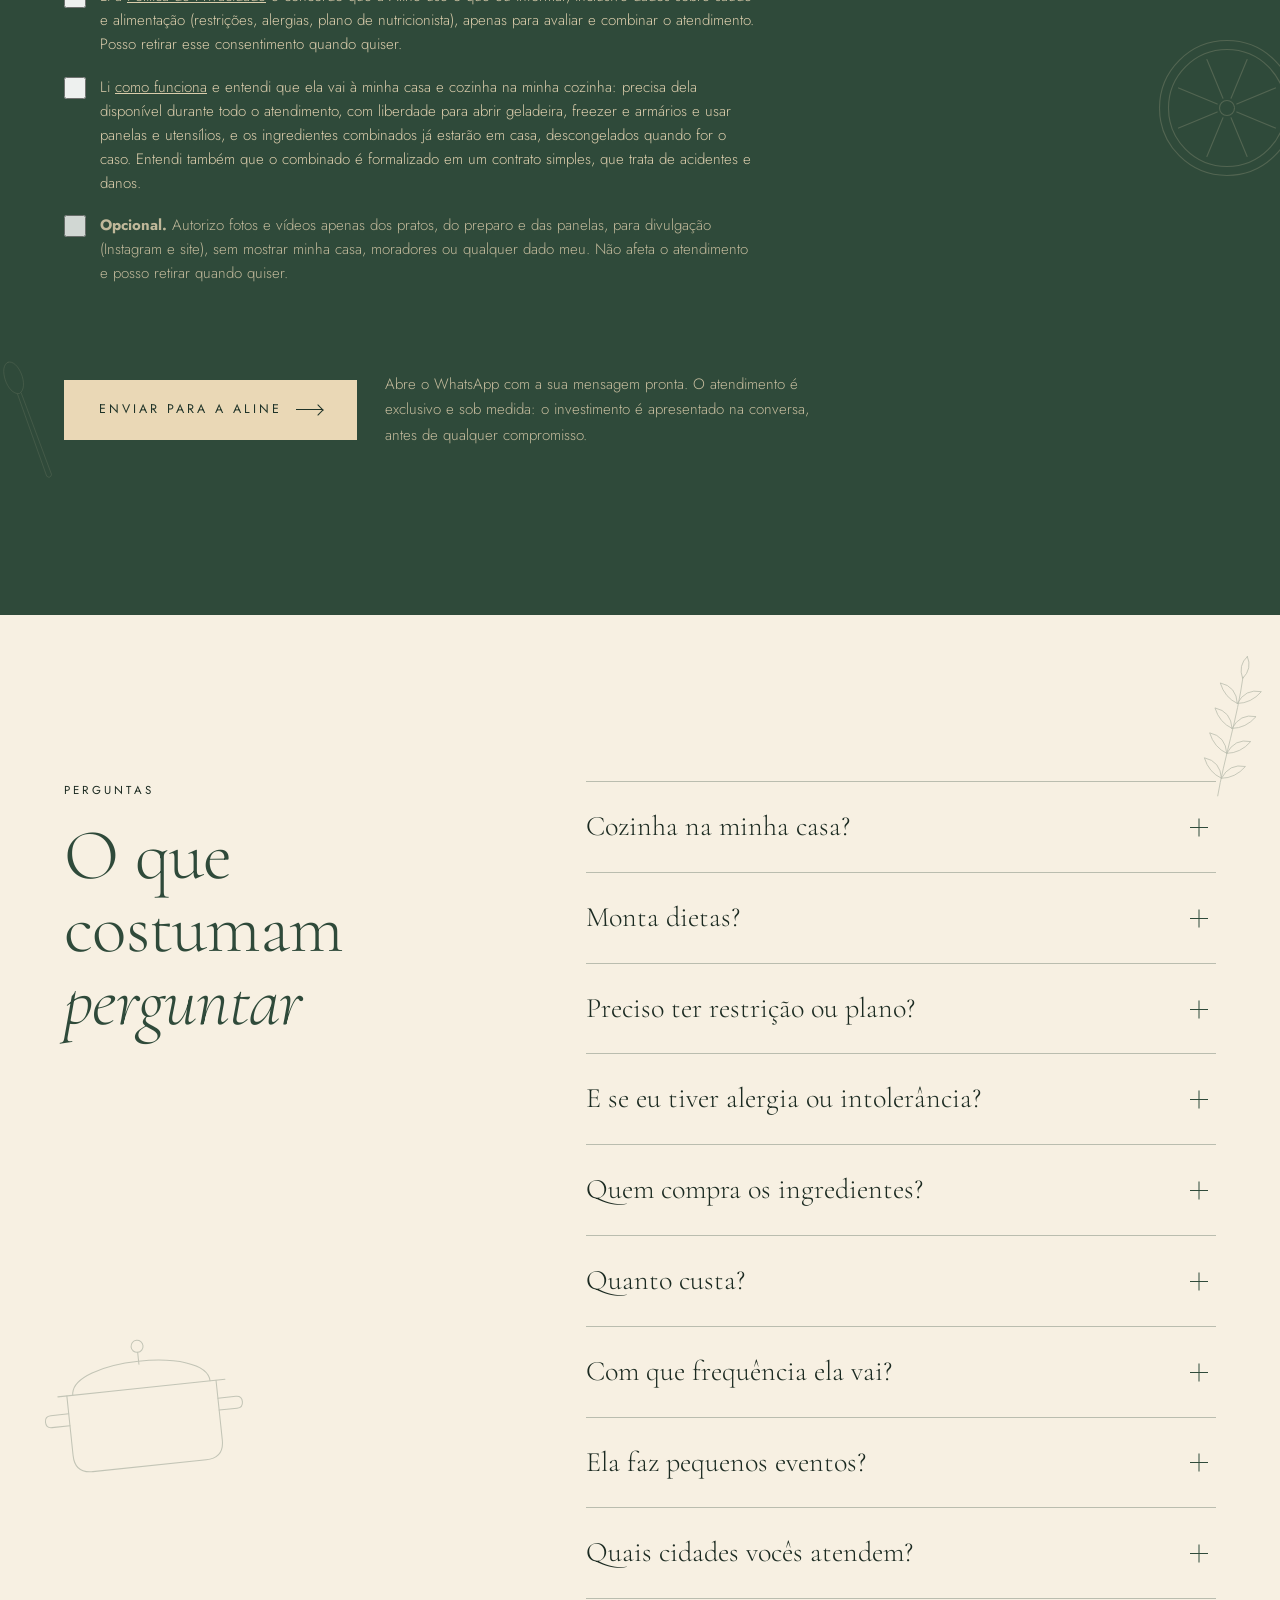
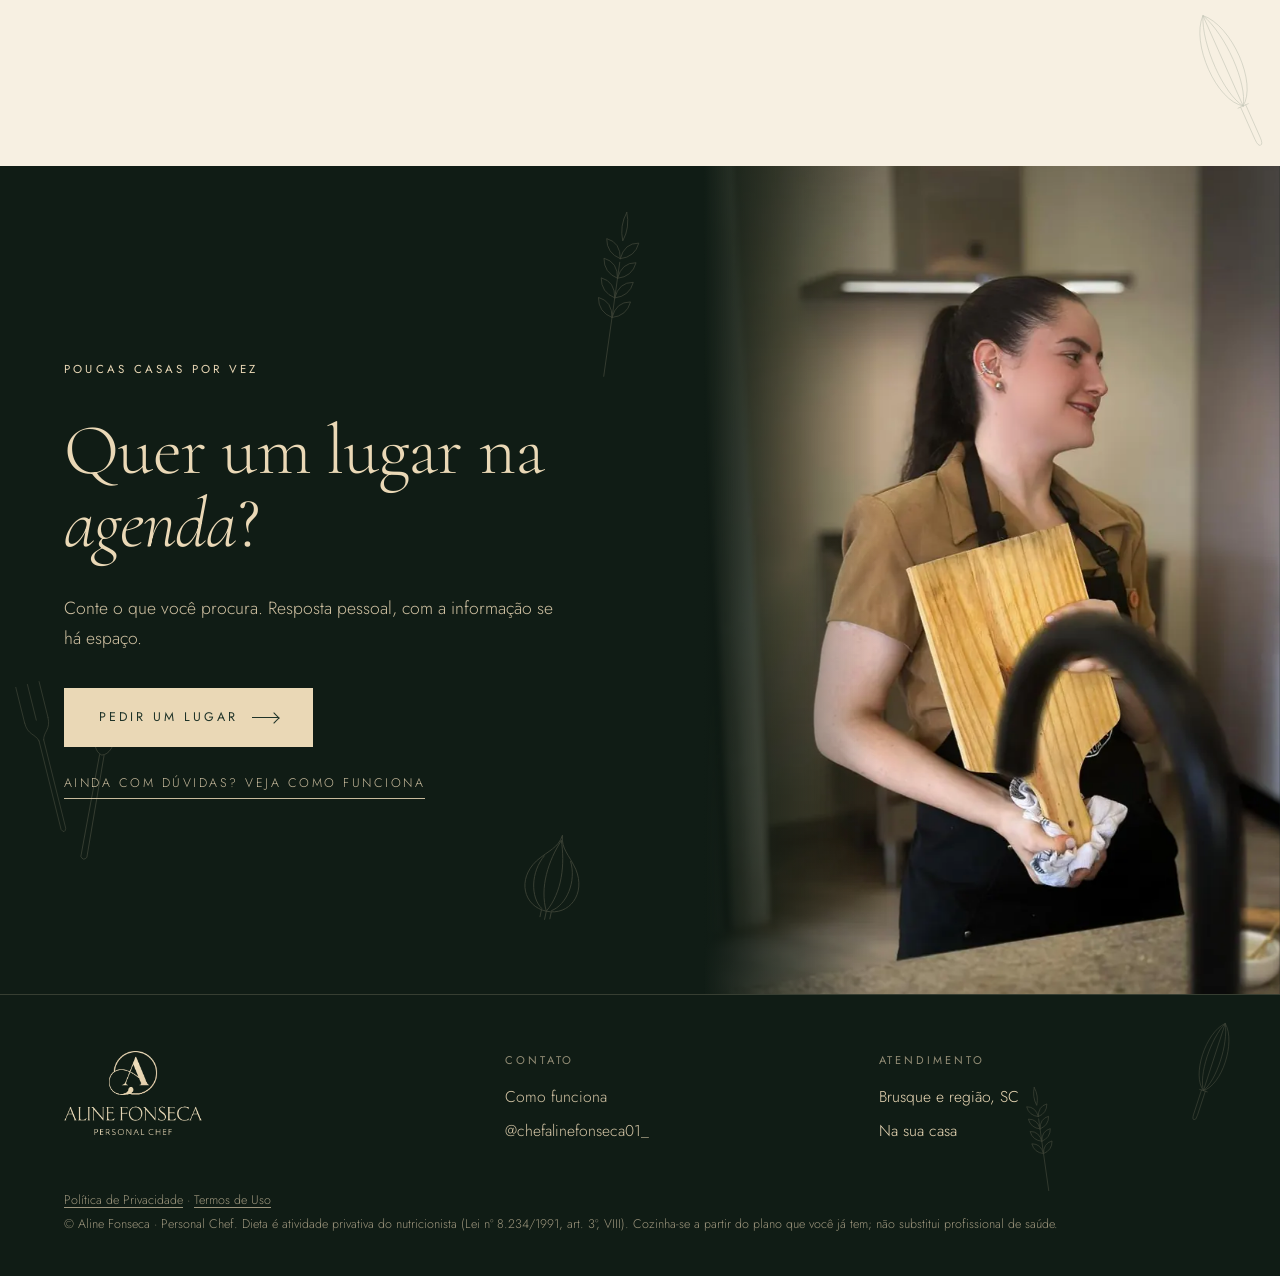
==== commit fbde838d: "Textos: currículo da Aline atualizado e chamada final em "Faz sentido para você?" Co-Authored-By: Cl" ====
--- a/index.html
+++ b/index.html
@@ -96,11 +96,12 @@
       <p class="rv">Nasci em Vilhena, no interior de Rondônia, numa casa de cultura sulista. Cresci entre cuca doce, polenta e churrasco, e esses sabores nunca saíram de mim. Em Brusque, eles fazem parte da mesa de todo mundo.</p>
       <p class="rv">Estudei Gastronomia em Porto Velho e passei anos cozinhando para eventos. Tive buffet próprio e servi até quinhentas pessoas de uma vez. Hoje escolhi o contrário: me dedico a levar qualidade alimentar direto para a casa de cada cliente, conhecendo quem vai comer e cozinhando do jeito que essa pessoa precisa.</p>
       <ul class="cred rv">
-        <li><b>01</b> Técnica em Gastronomia, FIMCA, Porto Velho</li>
-        <li><b>02</b> Curso de Cozinheiro, SENAC</li>
-        <li><b>03</b> Anos à frente de buffet próprio e eventos de até 500 pessoas</li>
-        <li><b>04</b> Chef em campanha da Le Creuset</li>
-        <li><b>05</b> Já cozinhou para um presidente da República</li>
+        <li><b>01</b> Formada em Gastronomia, FIMCA, Porto Velho</li>
+        <li><b>02</b> Professora de Gastronomia</li>
+        <li><b>03</b> Especialização em cozinha, SENAC</li>
+        <li><b>04</b> Anos à frente de buffet próprio e eventos de até 500 pessoas</li>
+        <li><b>05</b> Chef em campanha da Le Creuset</li>
+        <li><b>06</b> Selecionada entre vários chefs para cozinhar para o presidente da República, em Brasília</li>
       </ul>
       <div class="traj rv">
         <p class="label">Antes das casas, anos de eventos</p>
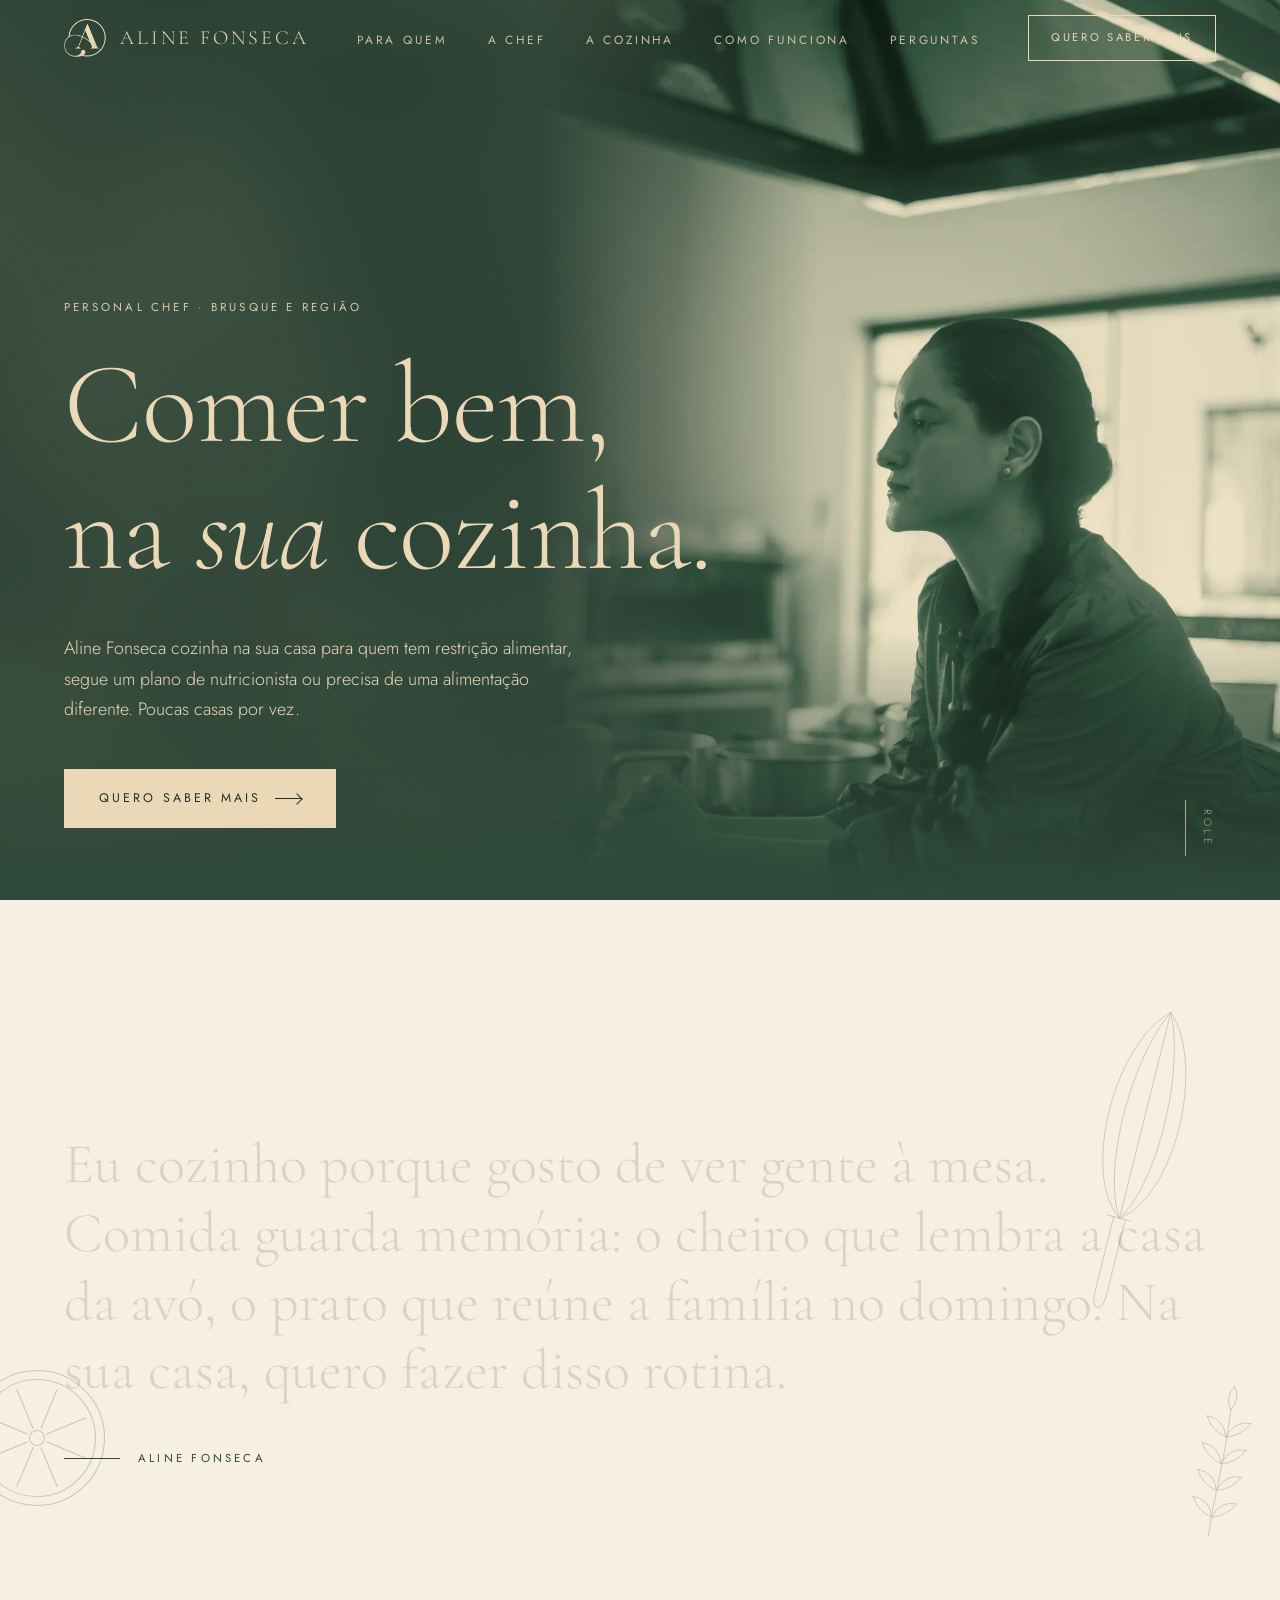
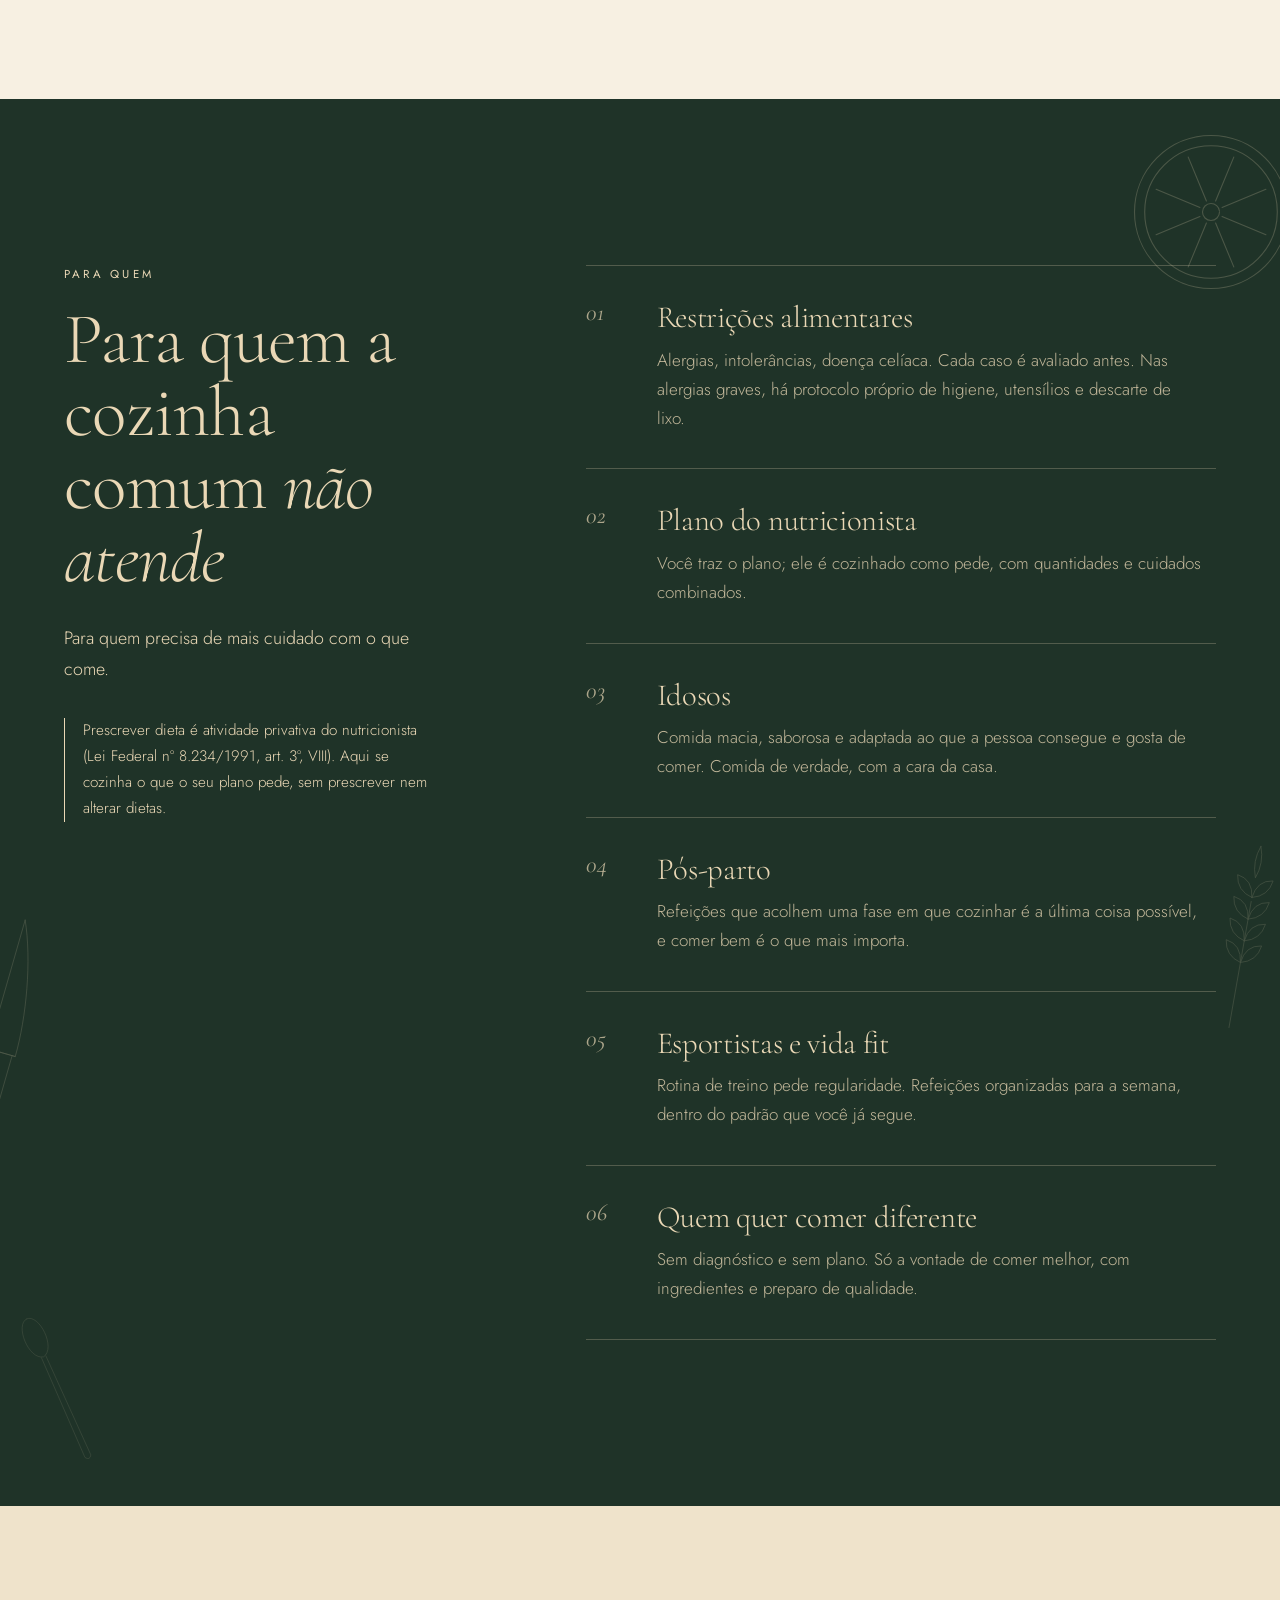
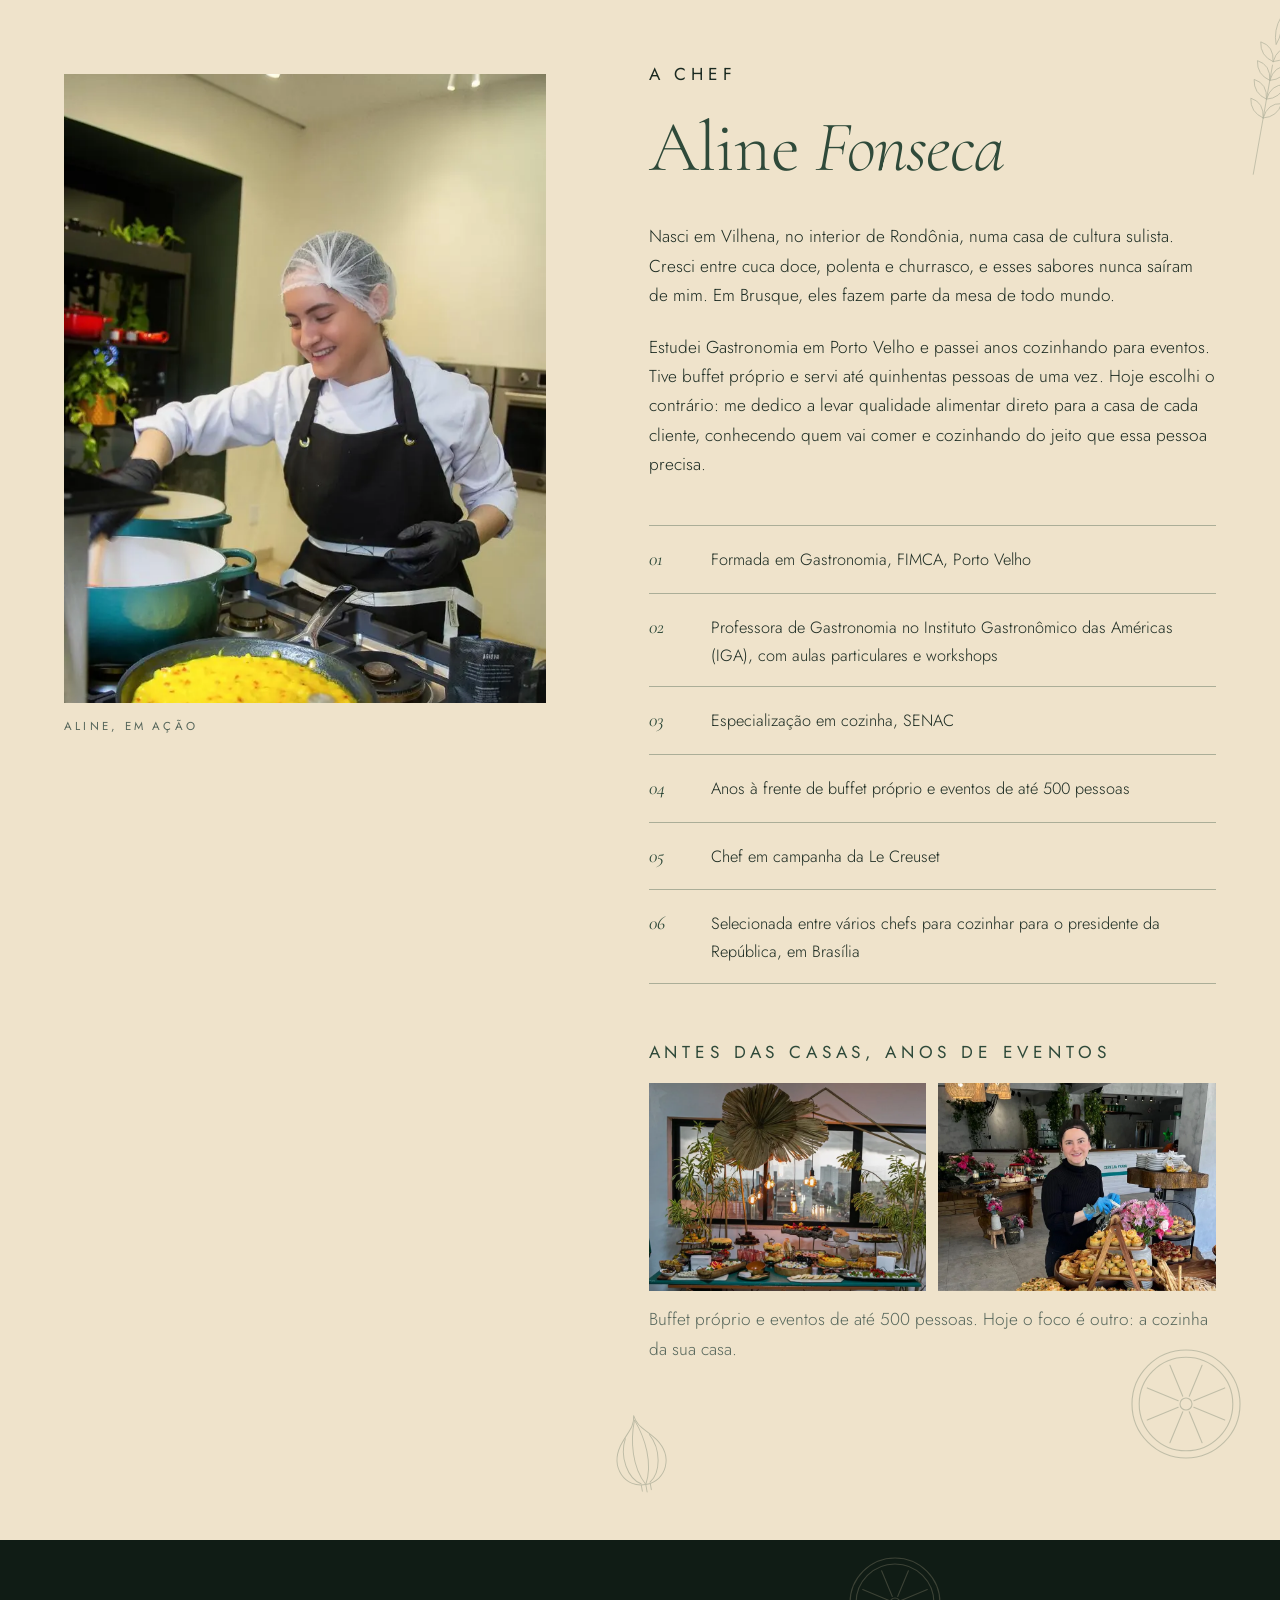
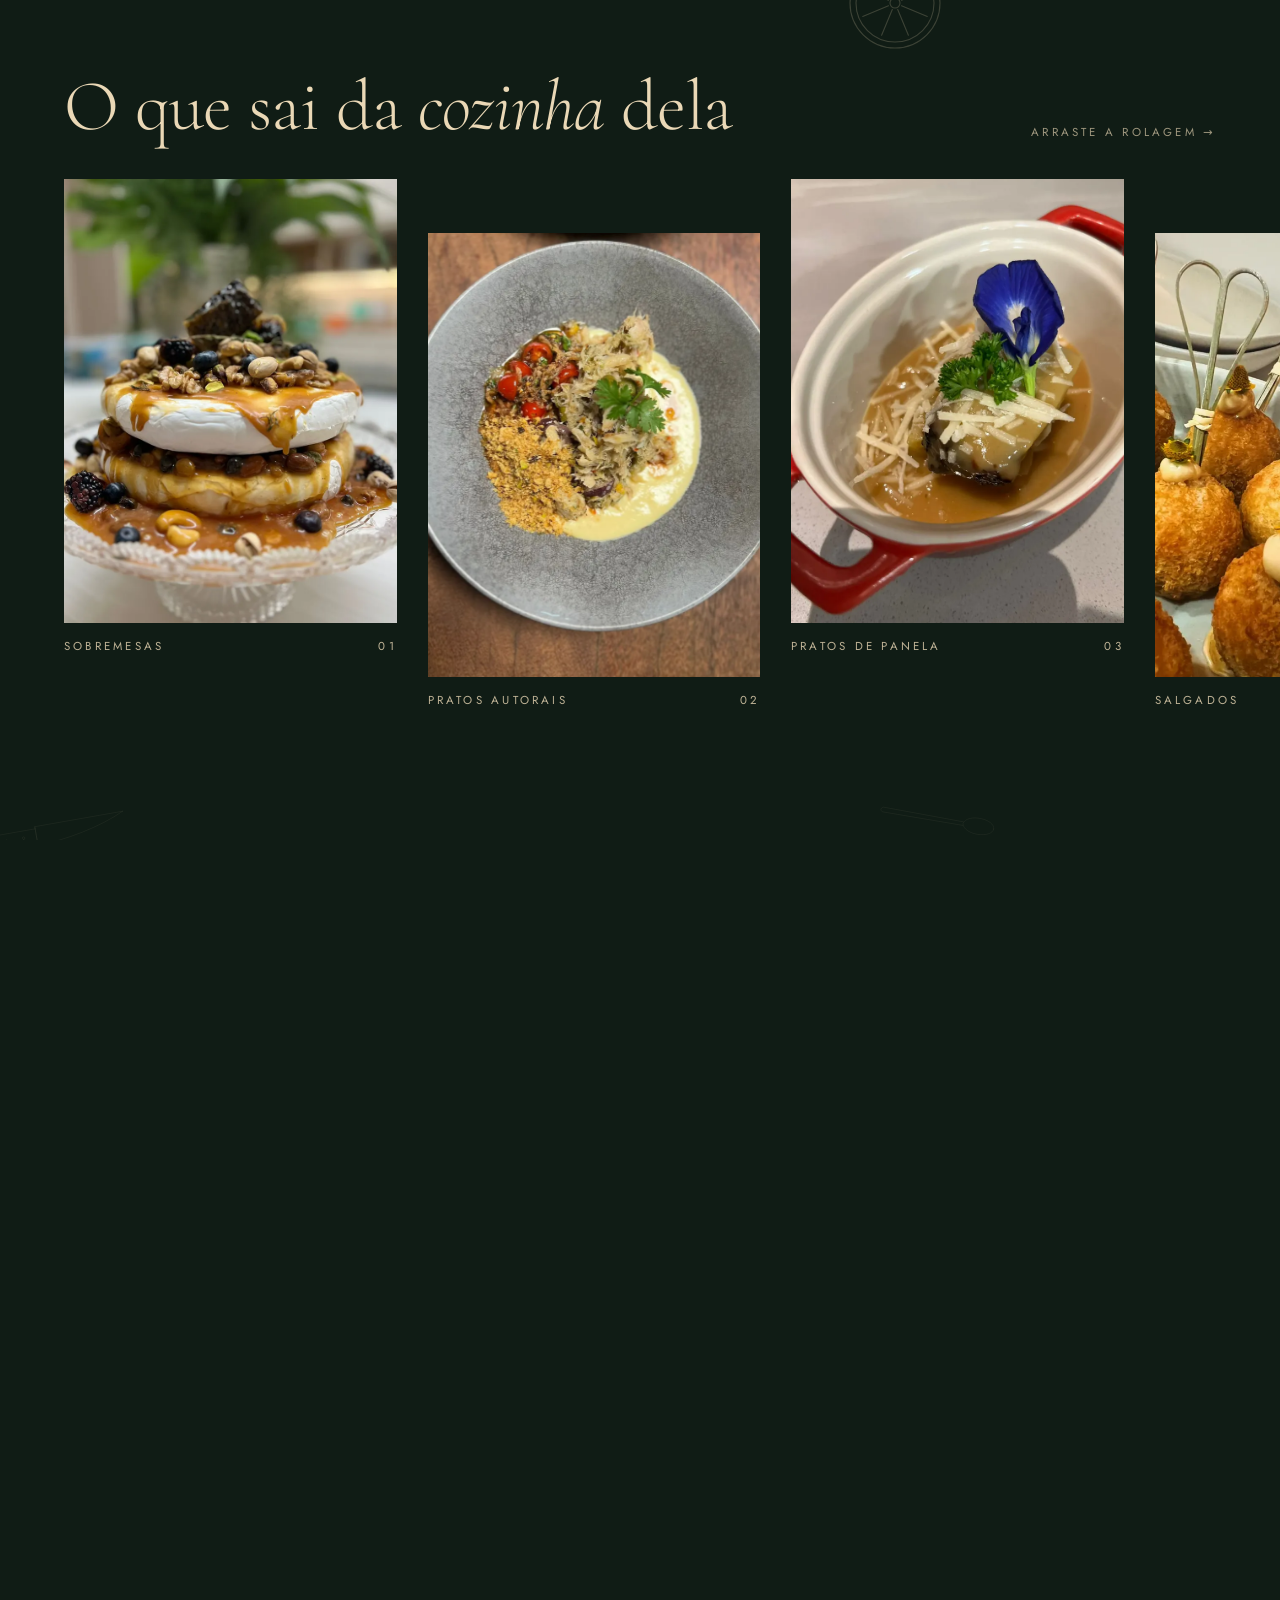
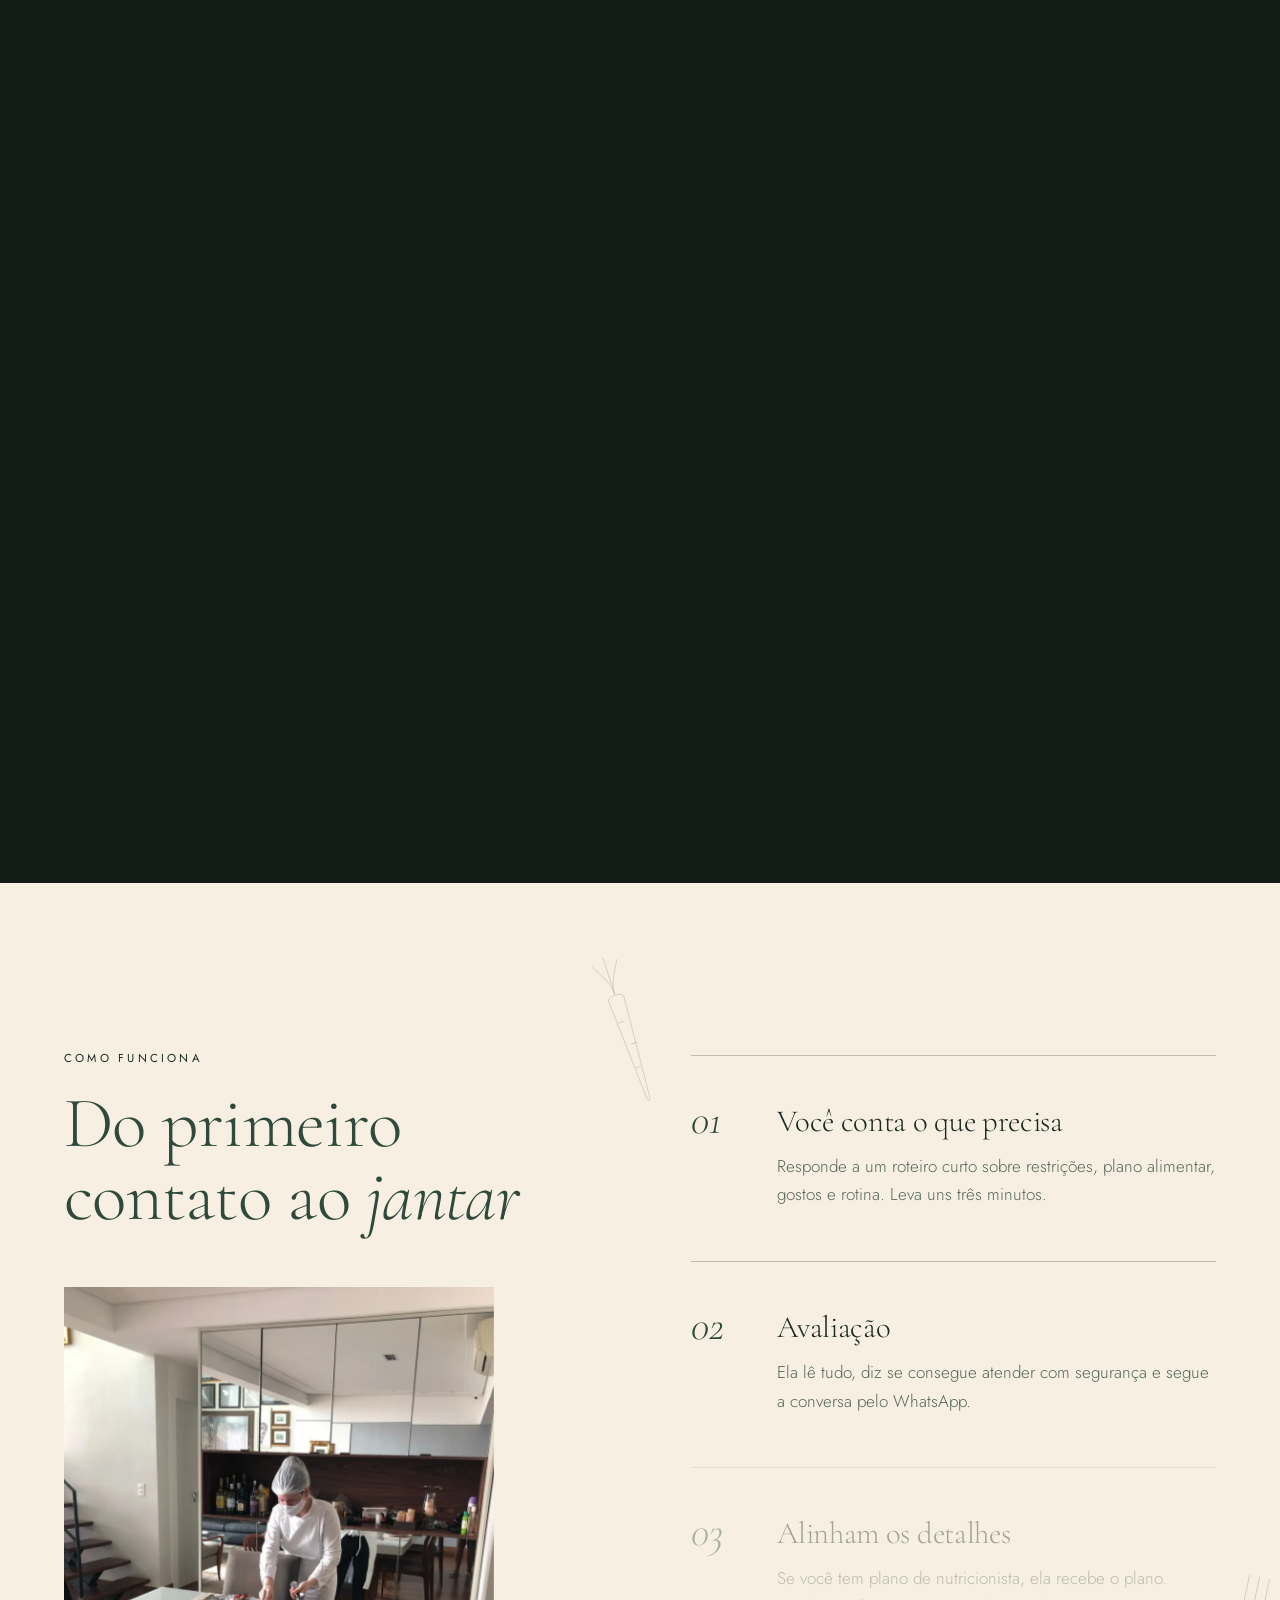
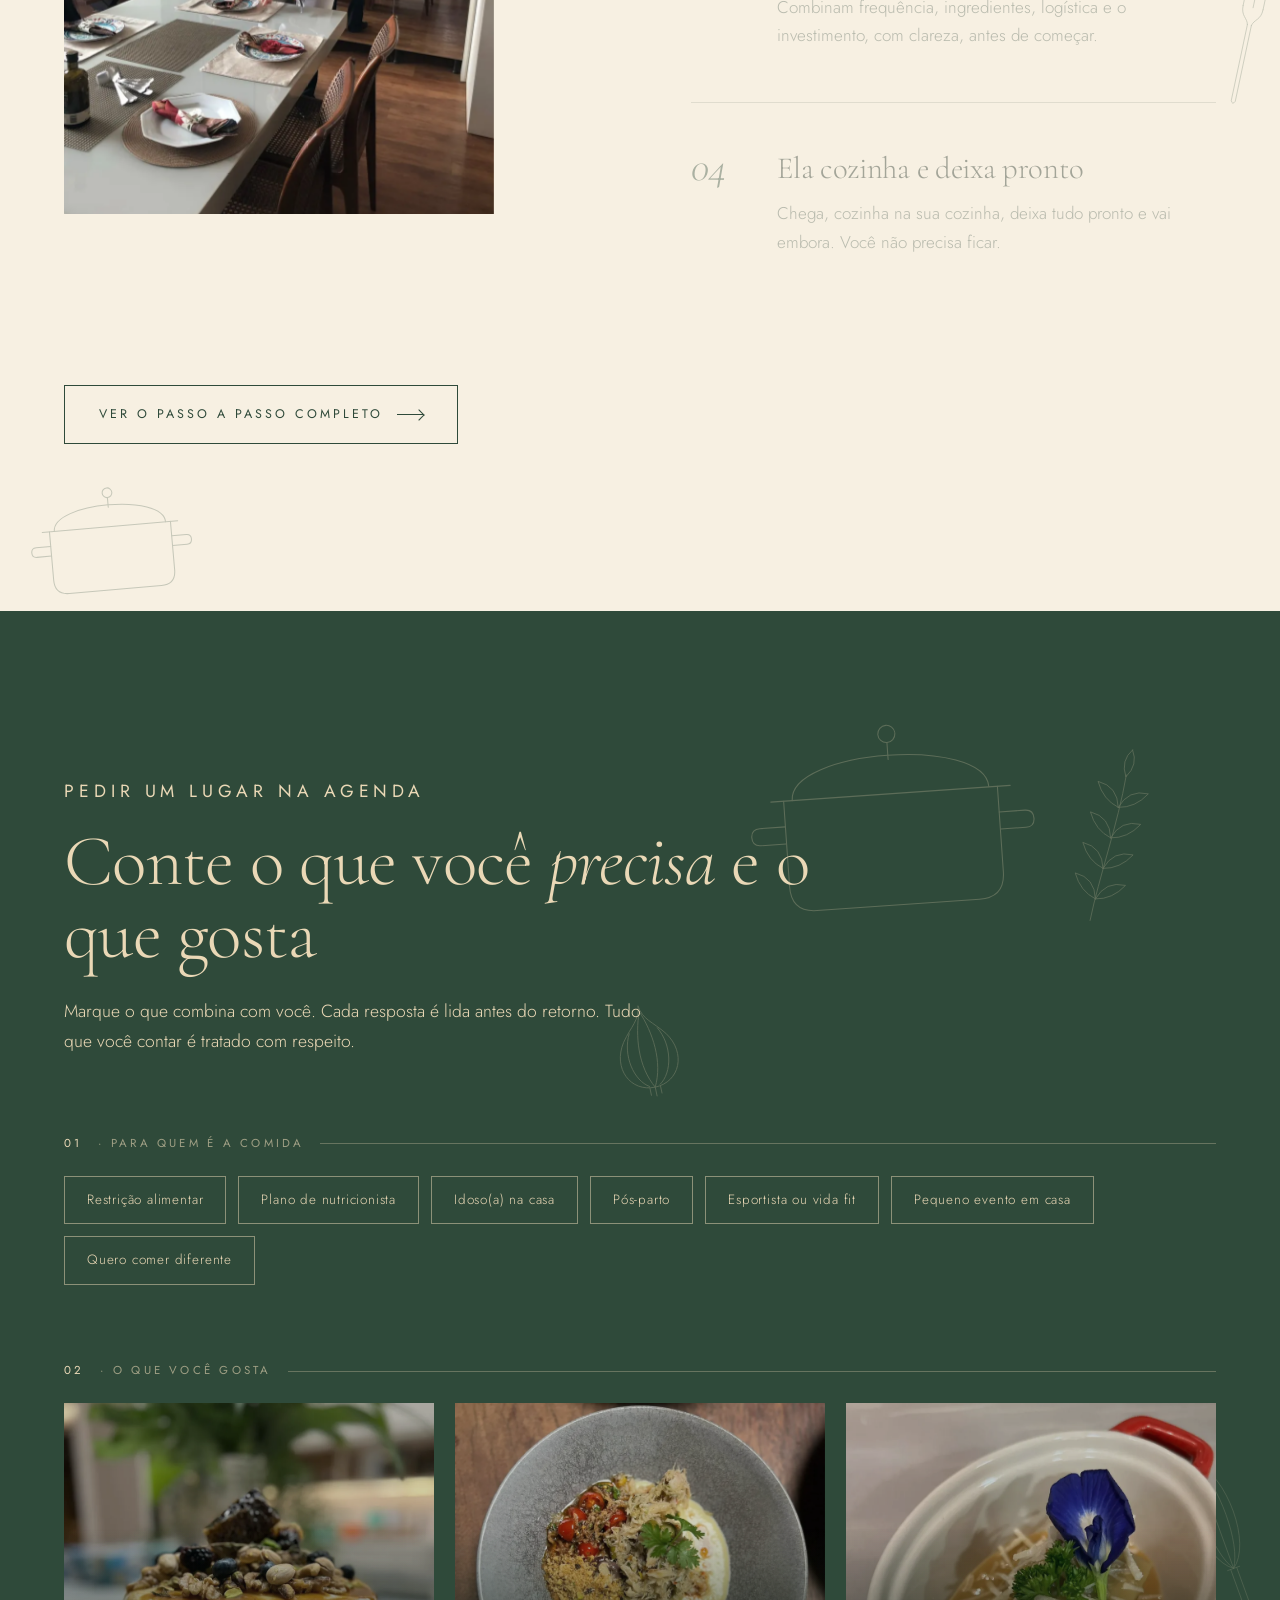
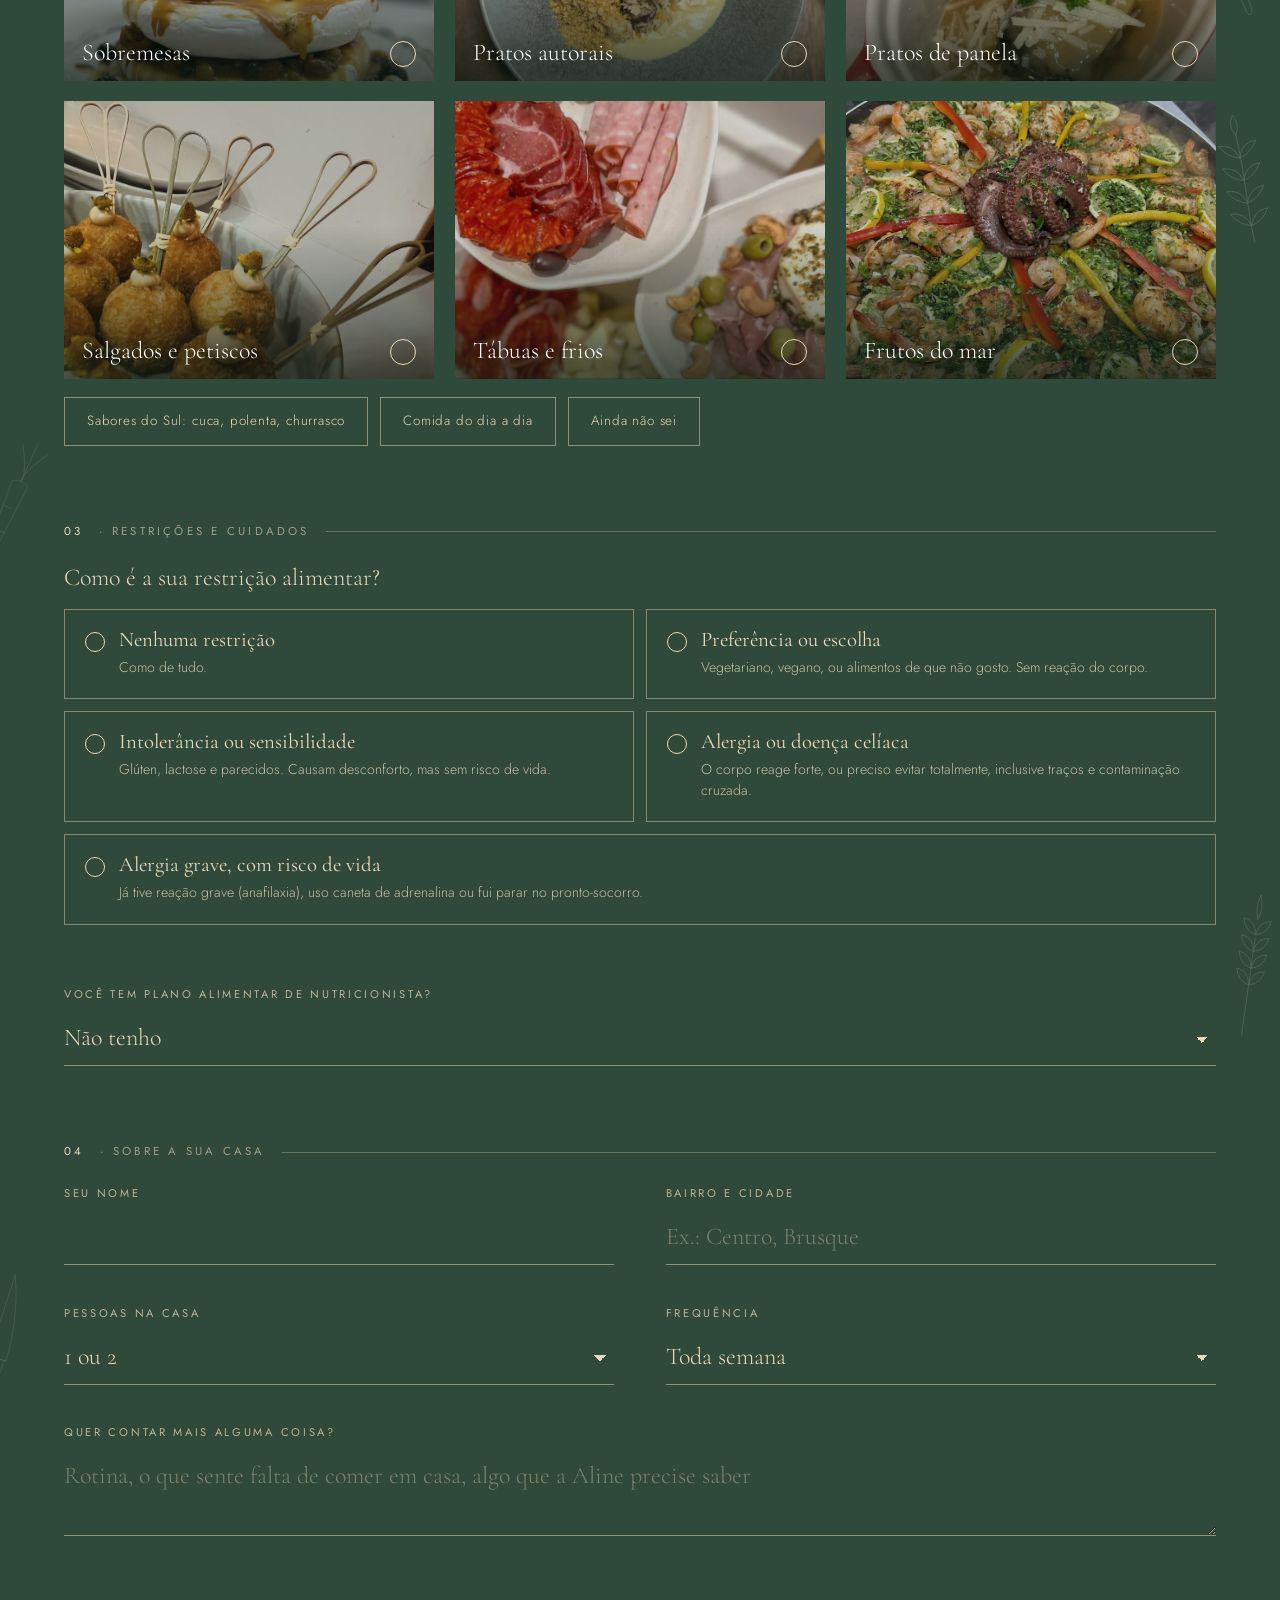
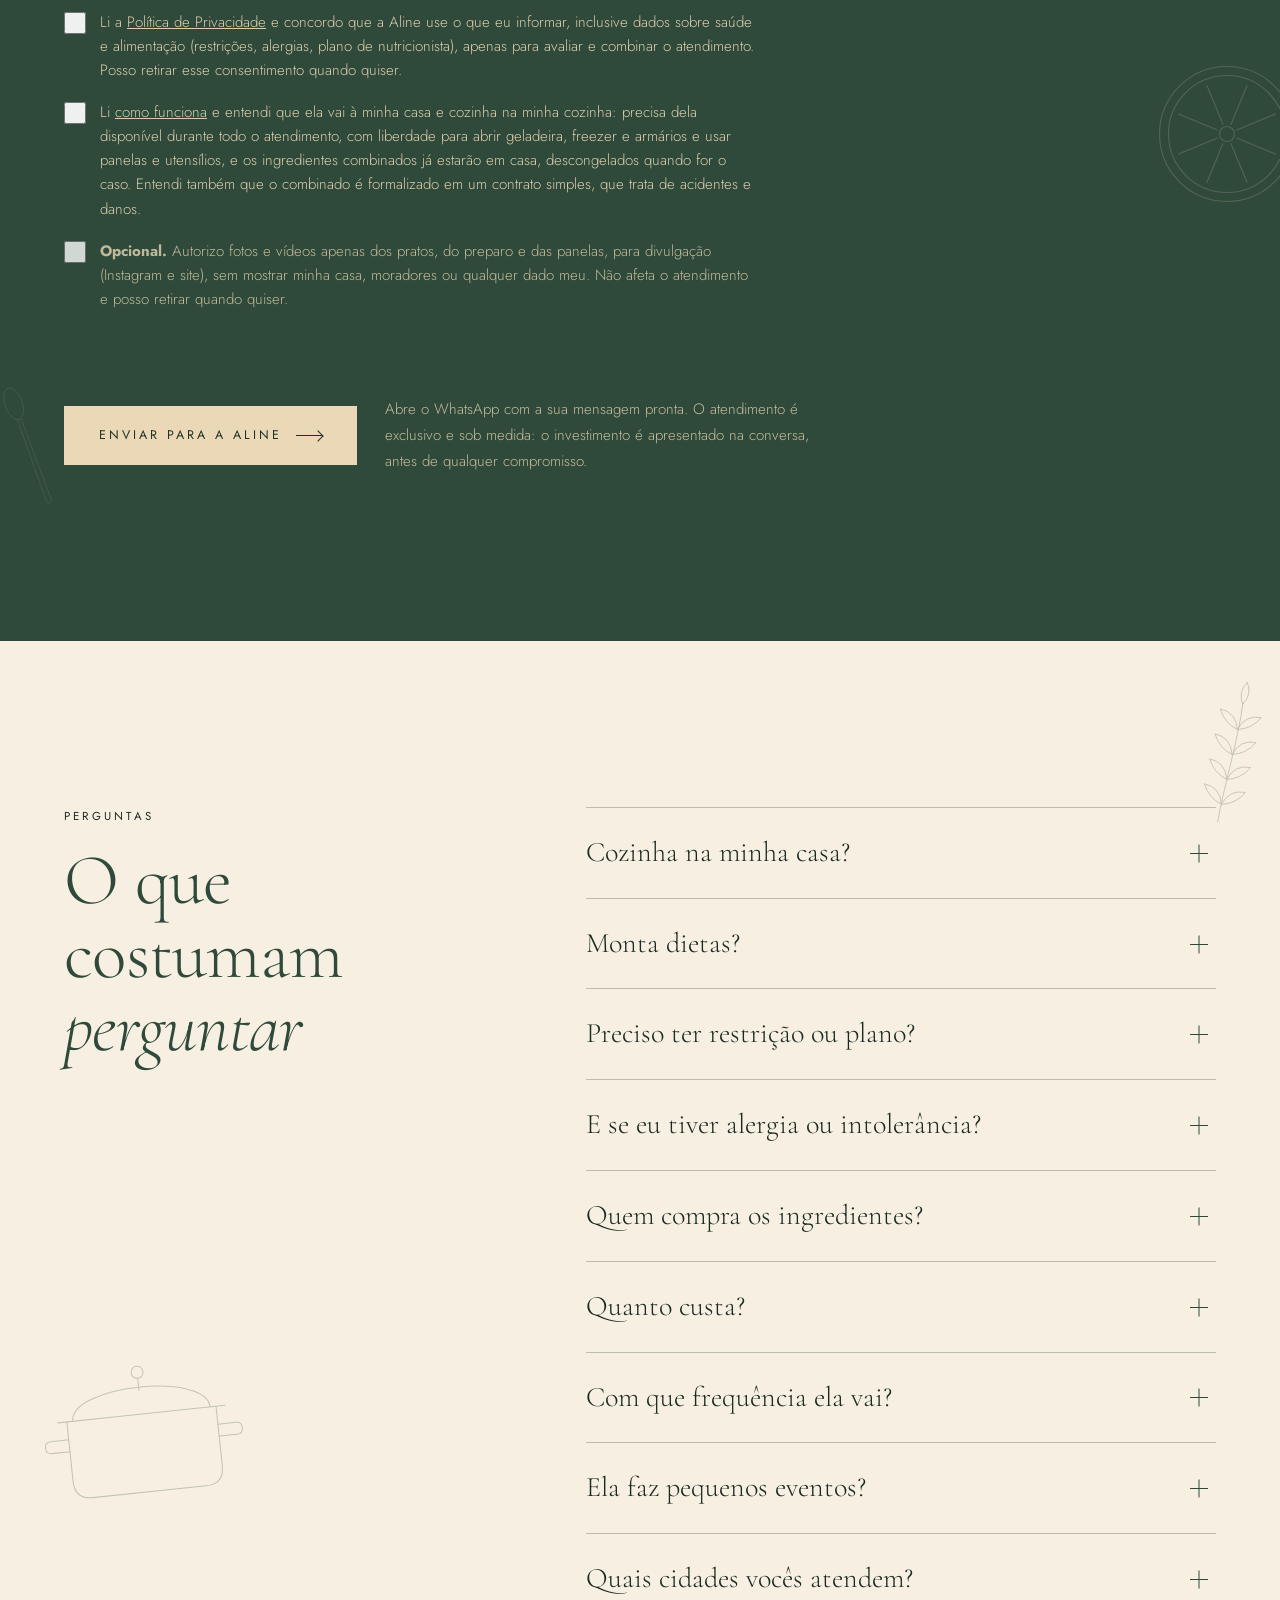
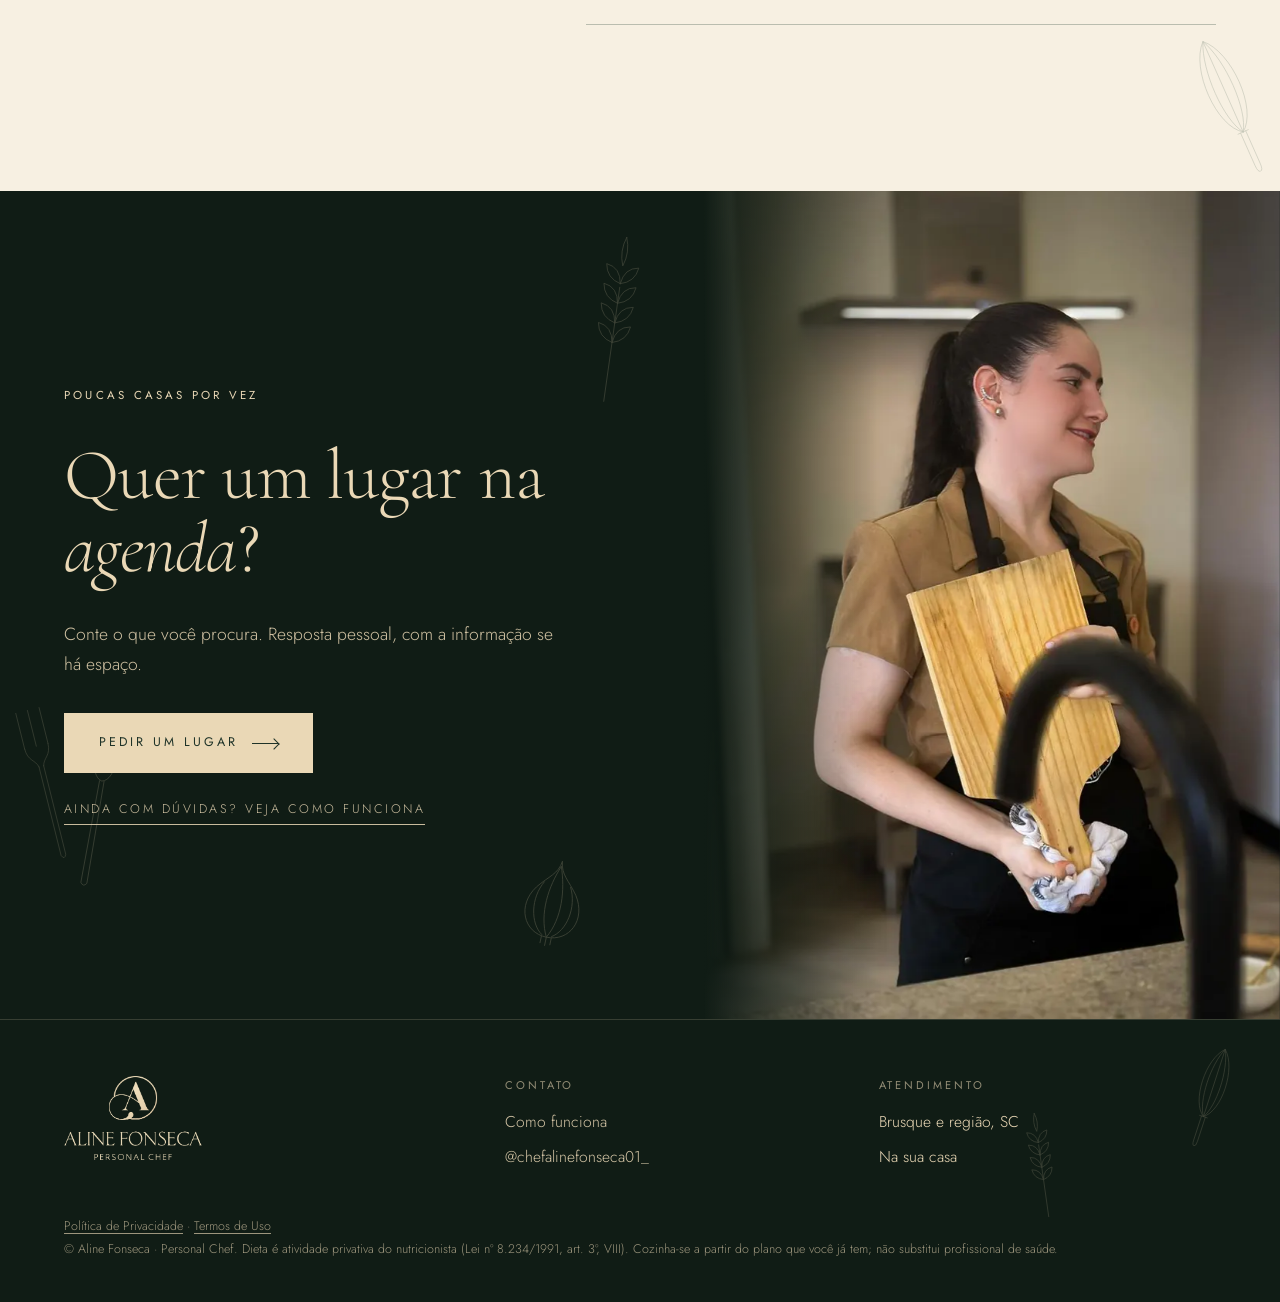
==== commit f9eb9d6a: "Currículo: professora no IGA, aulas particulares e workshops Co-Authored-By: Claude Opus 5.5 <norepl" ====
--- a/index.html
+++ b/index.html
@@ -97,7 +97,7 @@
       <p class="rv">Estudei Gastronomia em Porto Velho e passei anos cozinhando para eventos. Tive buffet próprio e servi até quinhentas pessoas de uma vez. Hoje escolhi o contrário: me dedico a levar qualidade alimentar direto para a casa de cada cliente, conhecendo quem vai comer e cozinhando do jeito que essa pessoa precisa.</p>
       <ul class="cred rv">
         <li><b>01</b> Formada em Gastronomia, FIMCA, Porto Velho</li>
-        <li><b>02</b> Professora de Gastronomia</li>
+        <li><b>02</b> Professora de Gastronomia no Instituto Gastronômico das Américas (IGA), com aulas particulares e workshops</li>
         <li><b>03</b> Especialização em cozinha, SENAC</li>
         <li><b>04</b> Anos à frente de buffet próprio e eventos de até 500 pessoas</li>
         <li><b>05</b> Chef em campanha da Le Creuset</li>
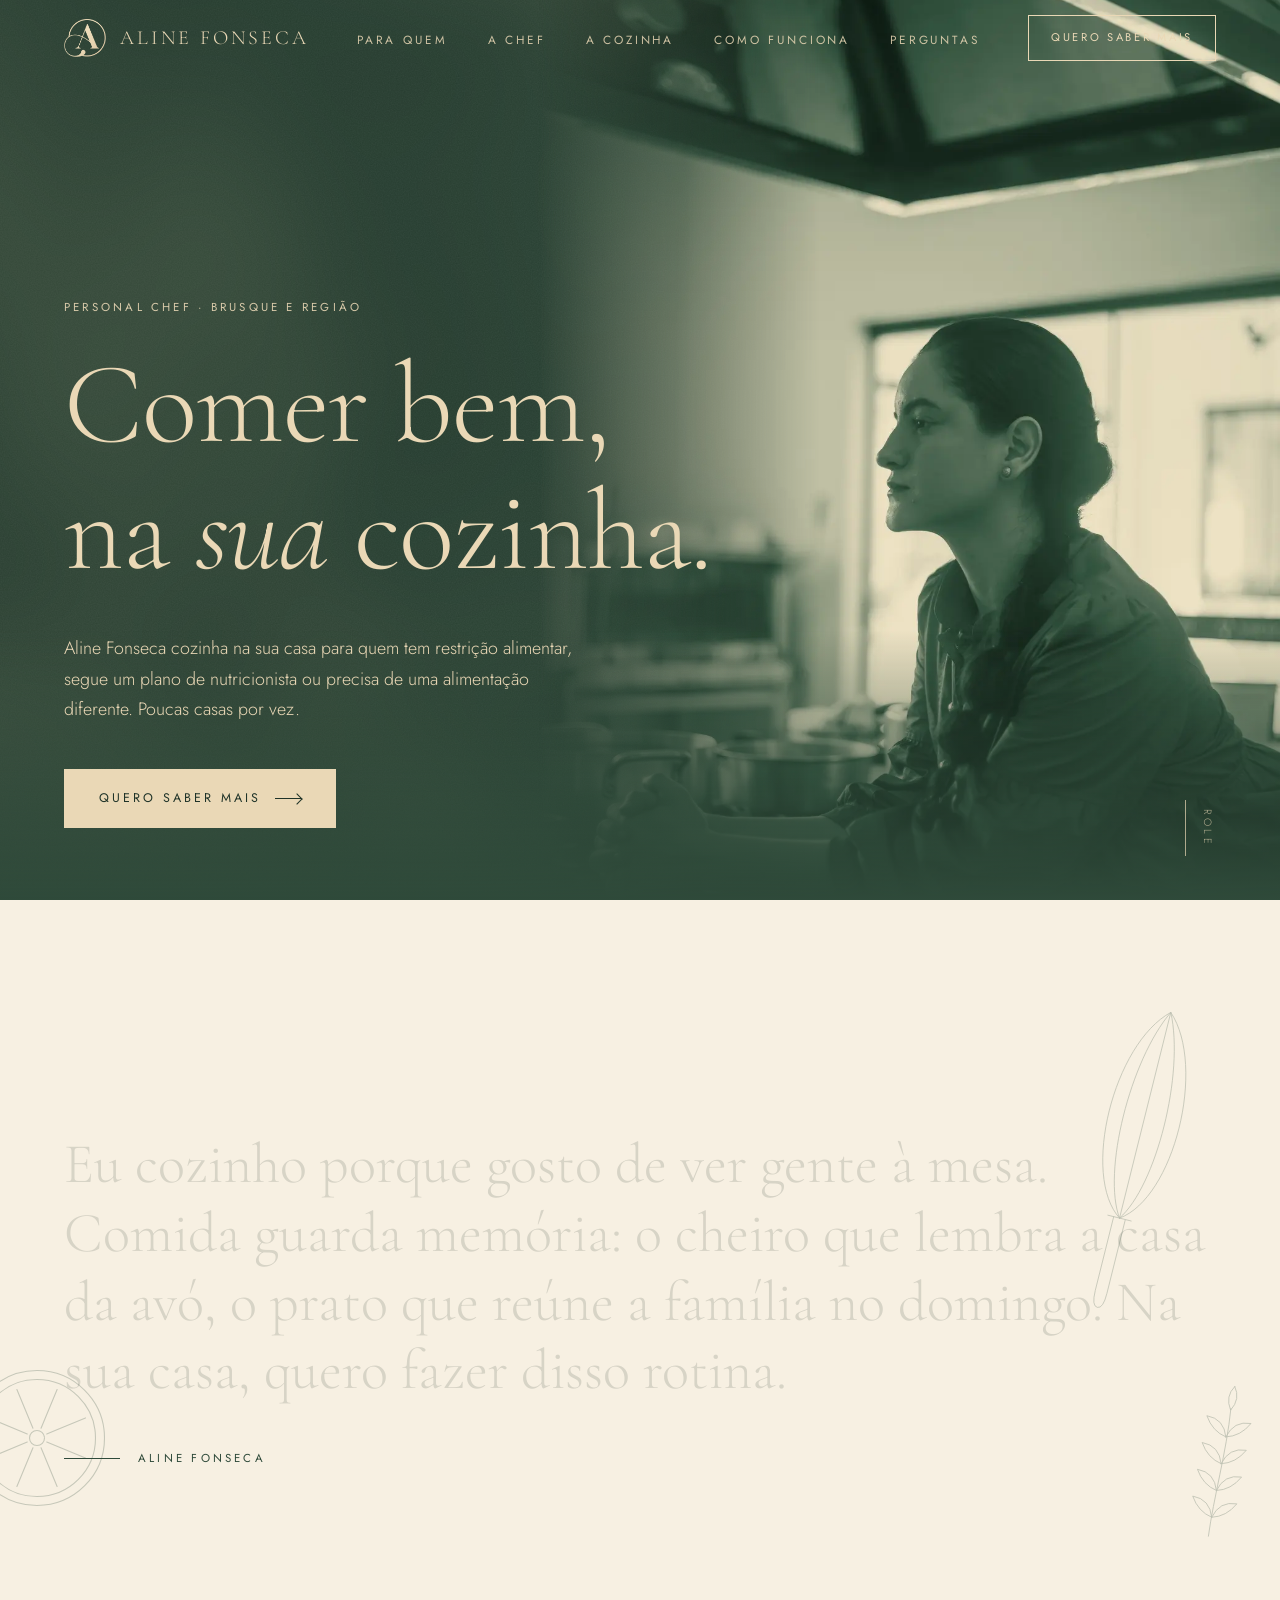
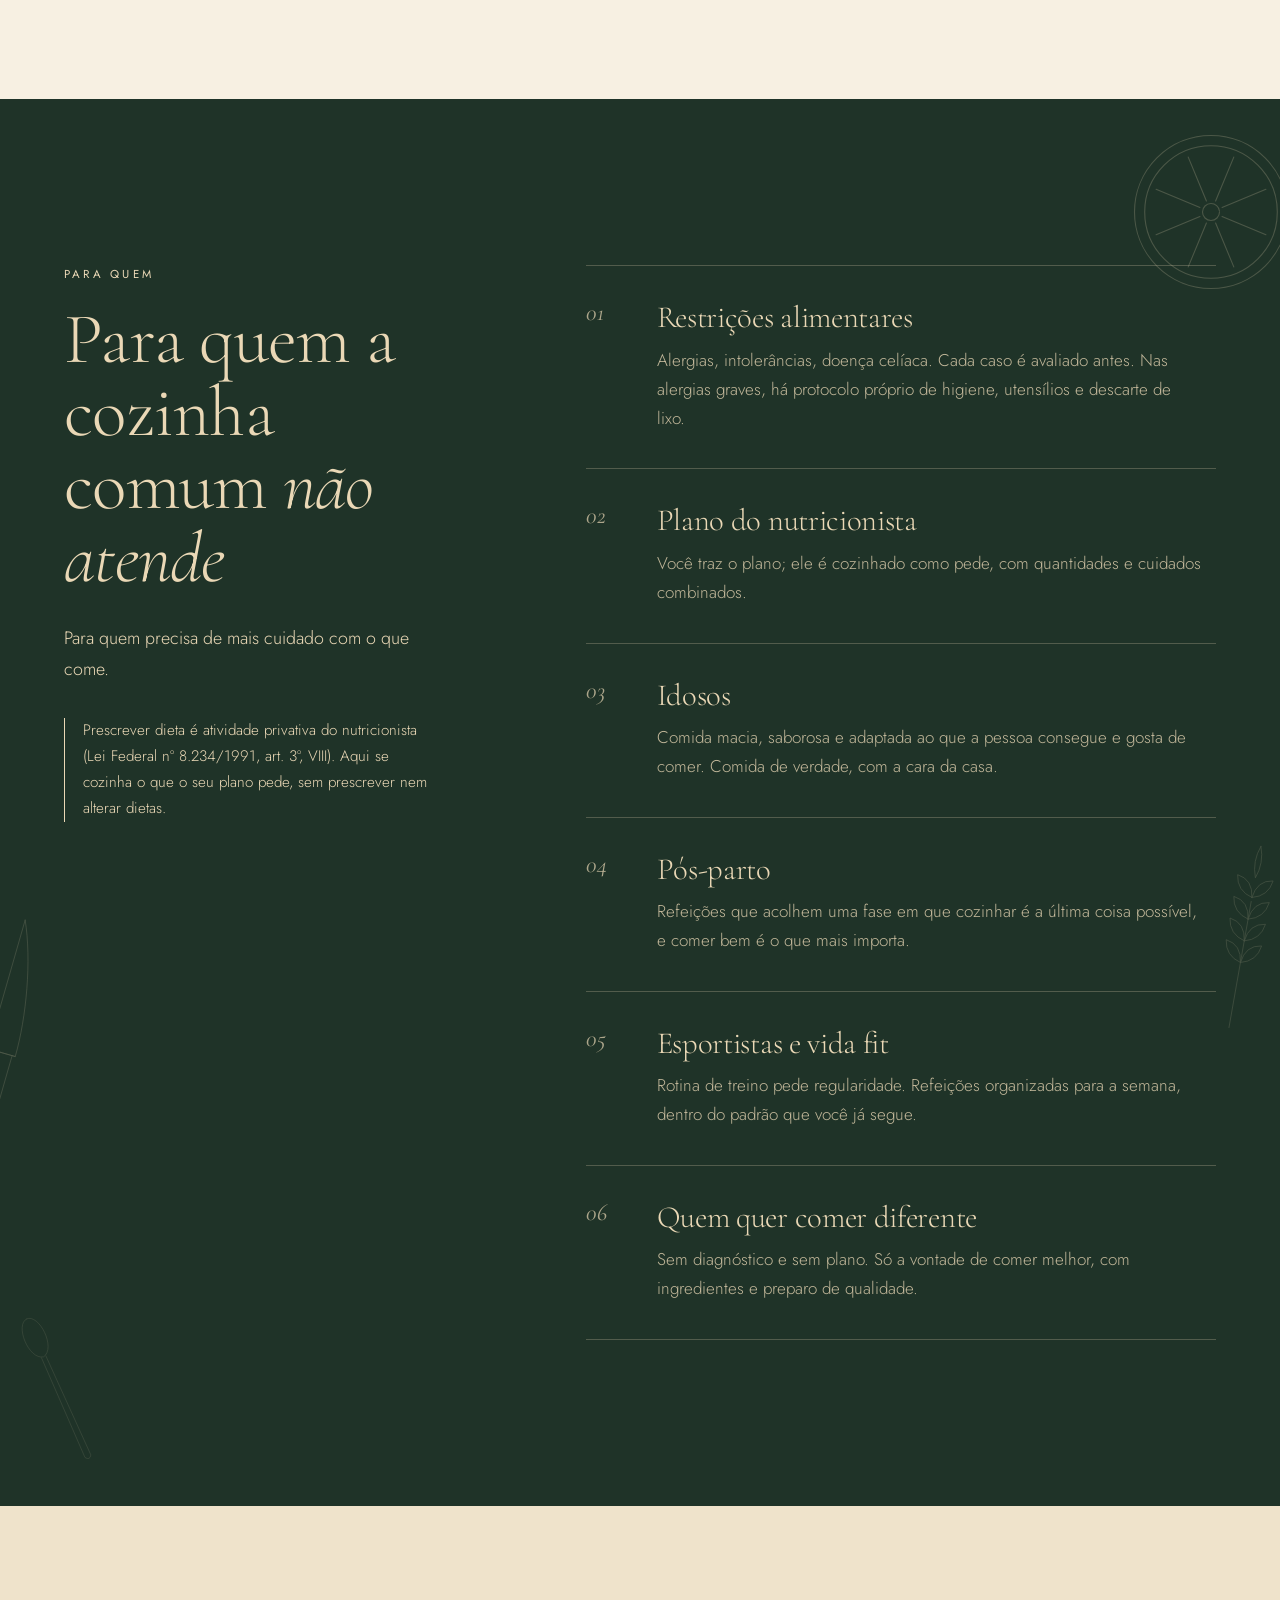
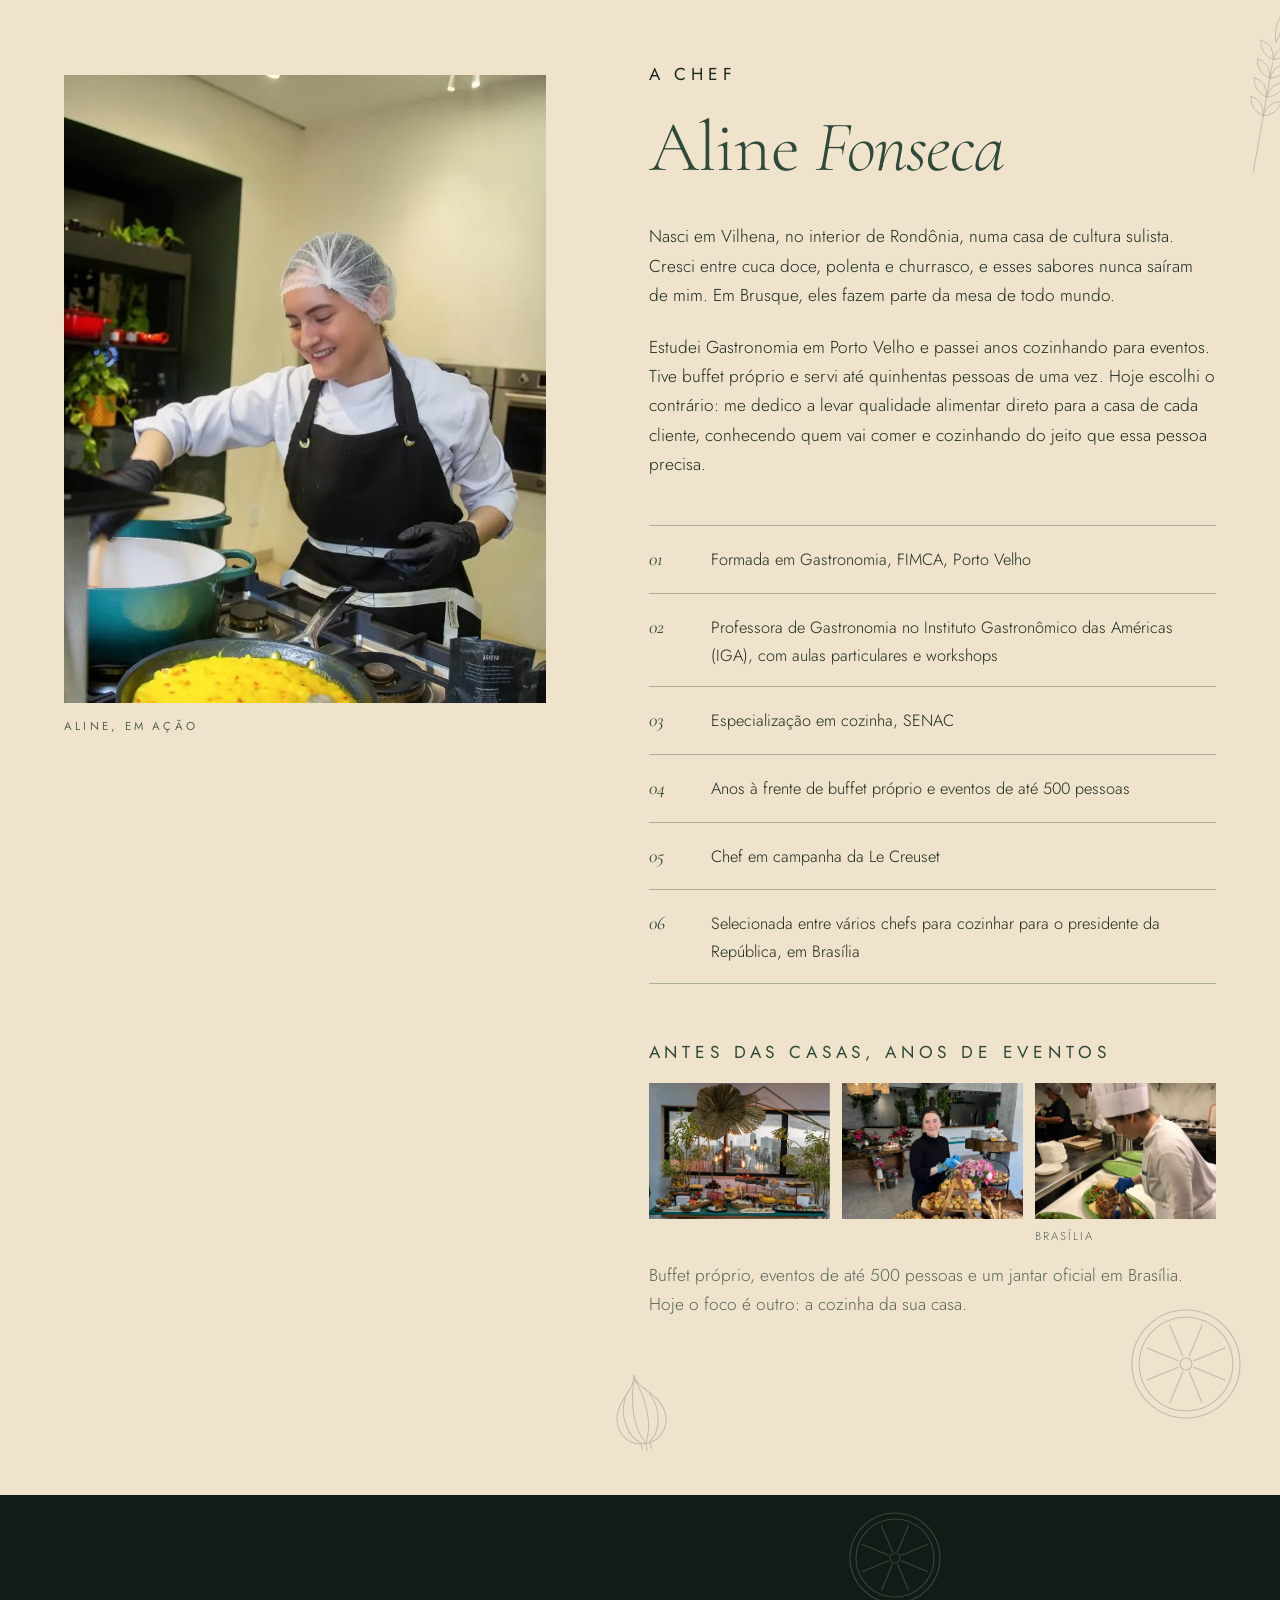
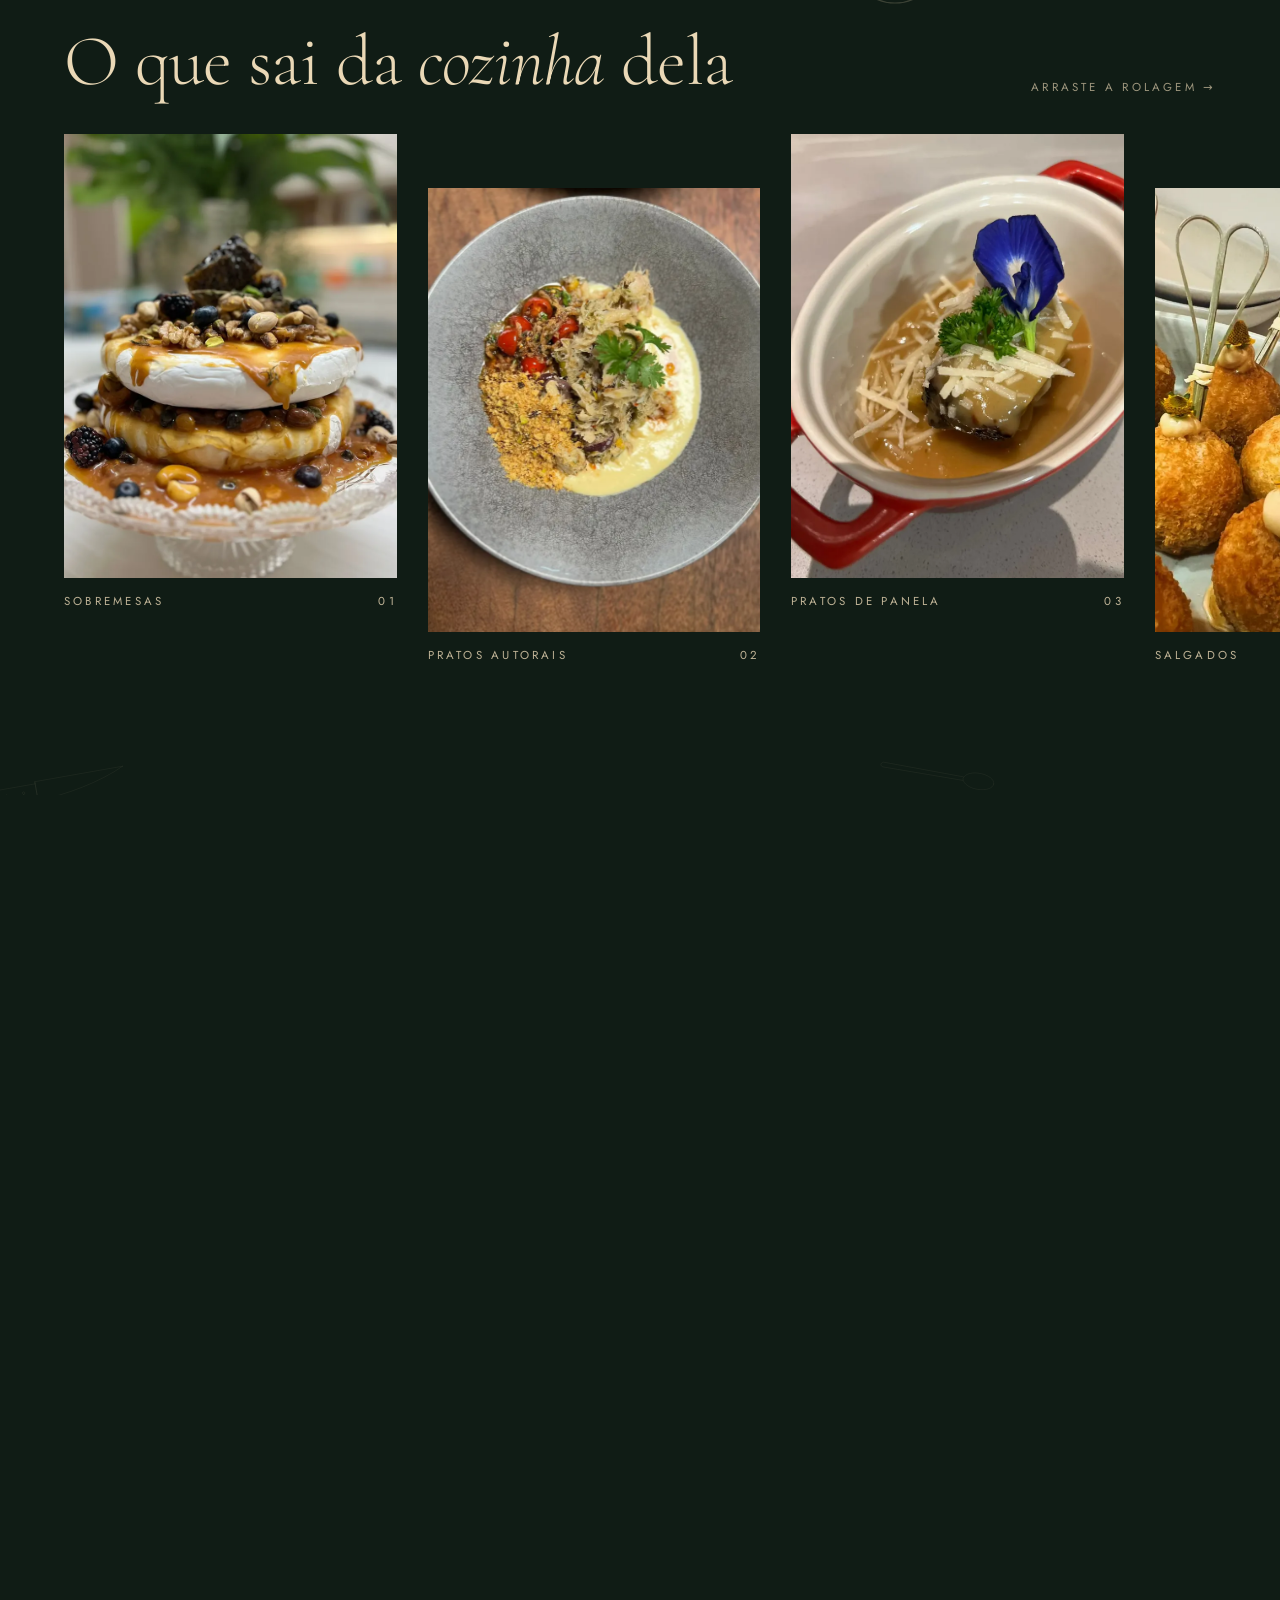
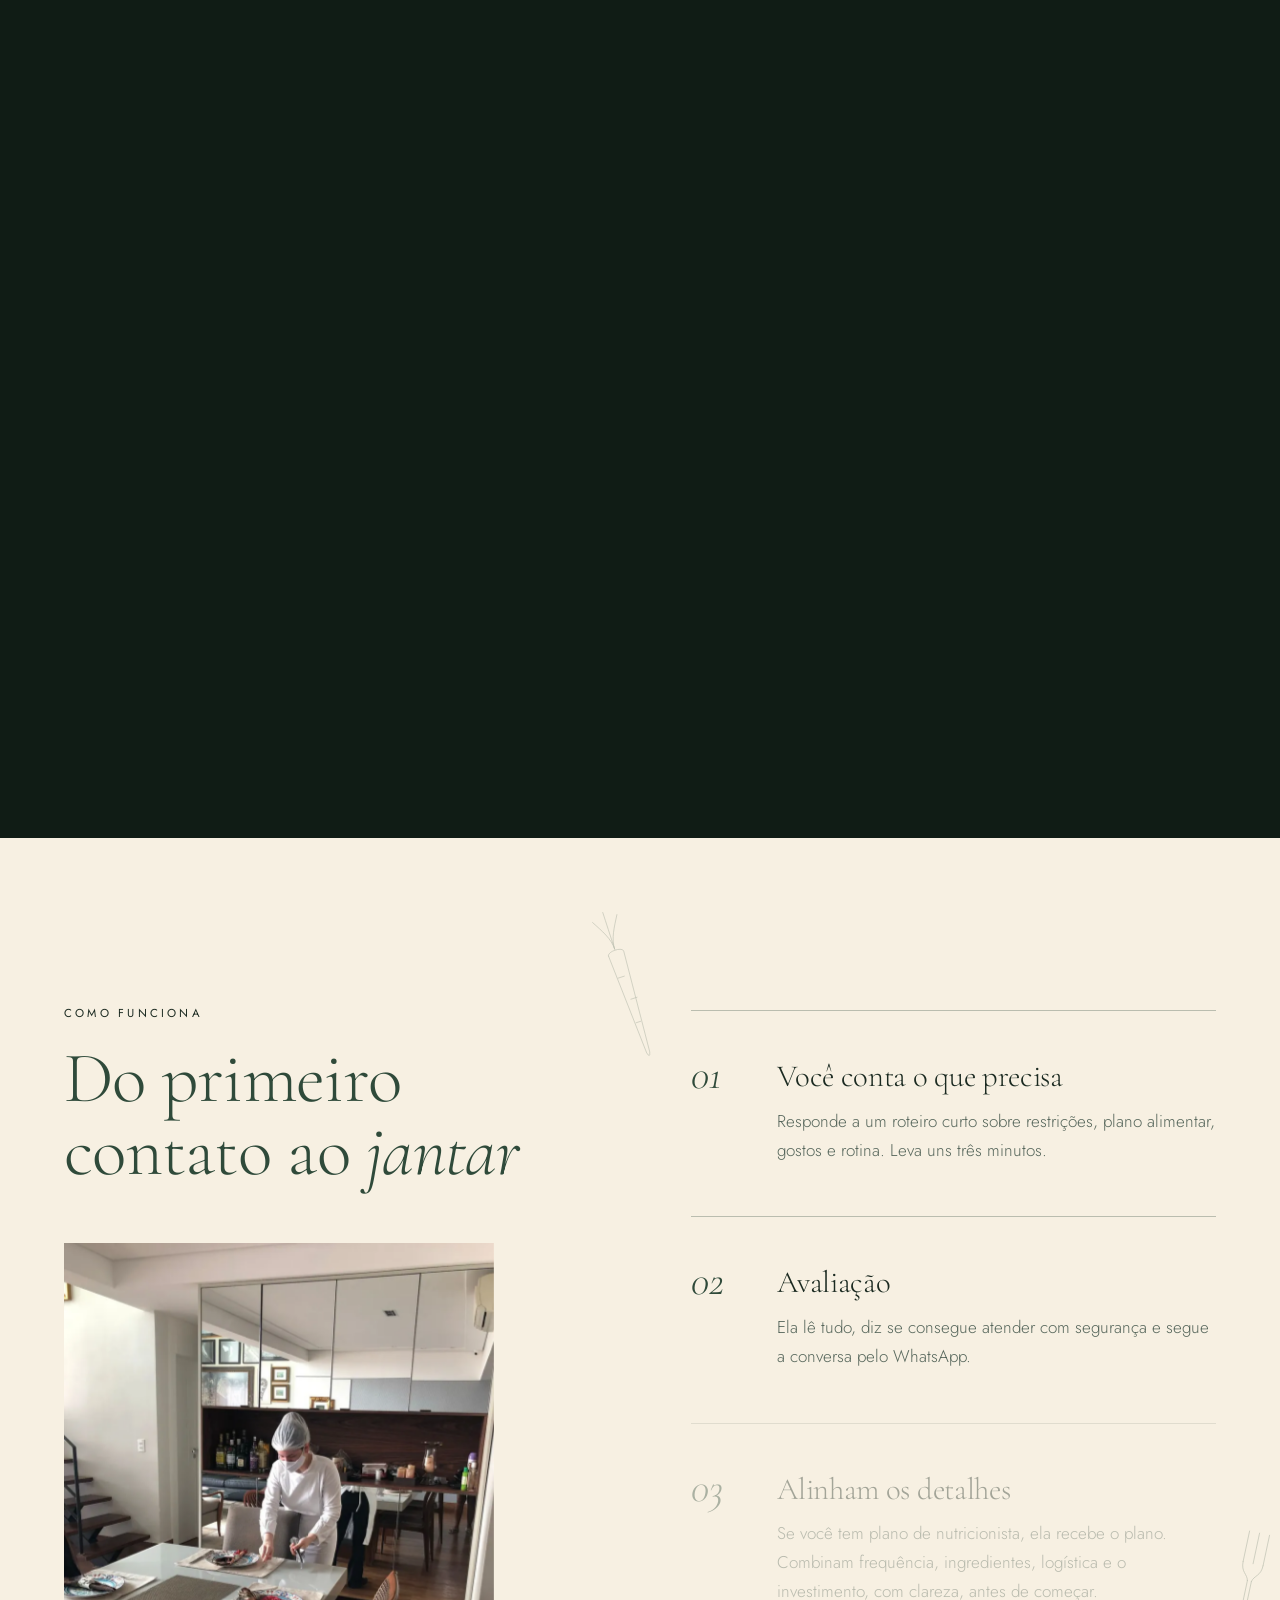
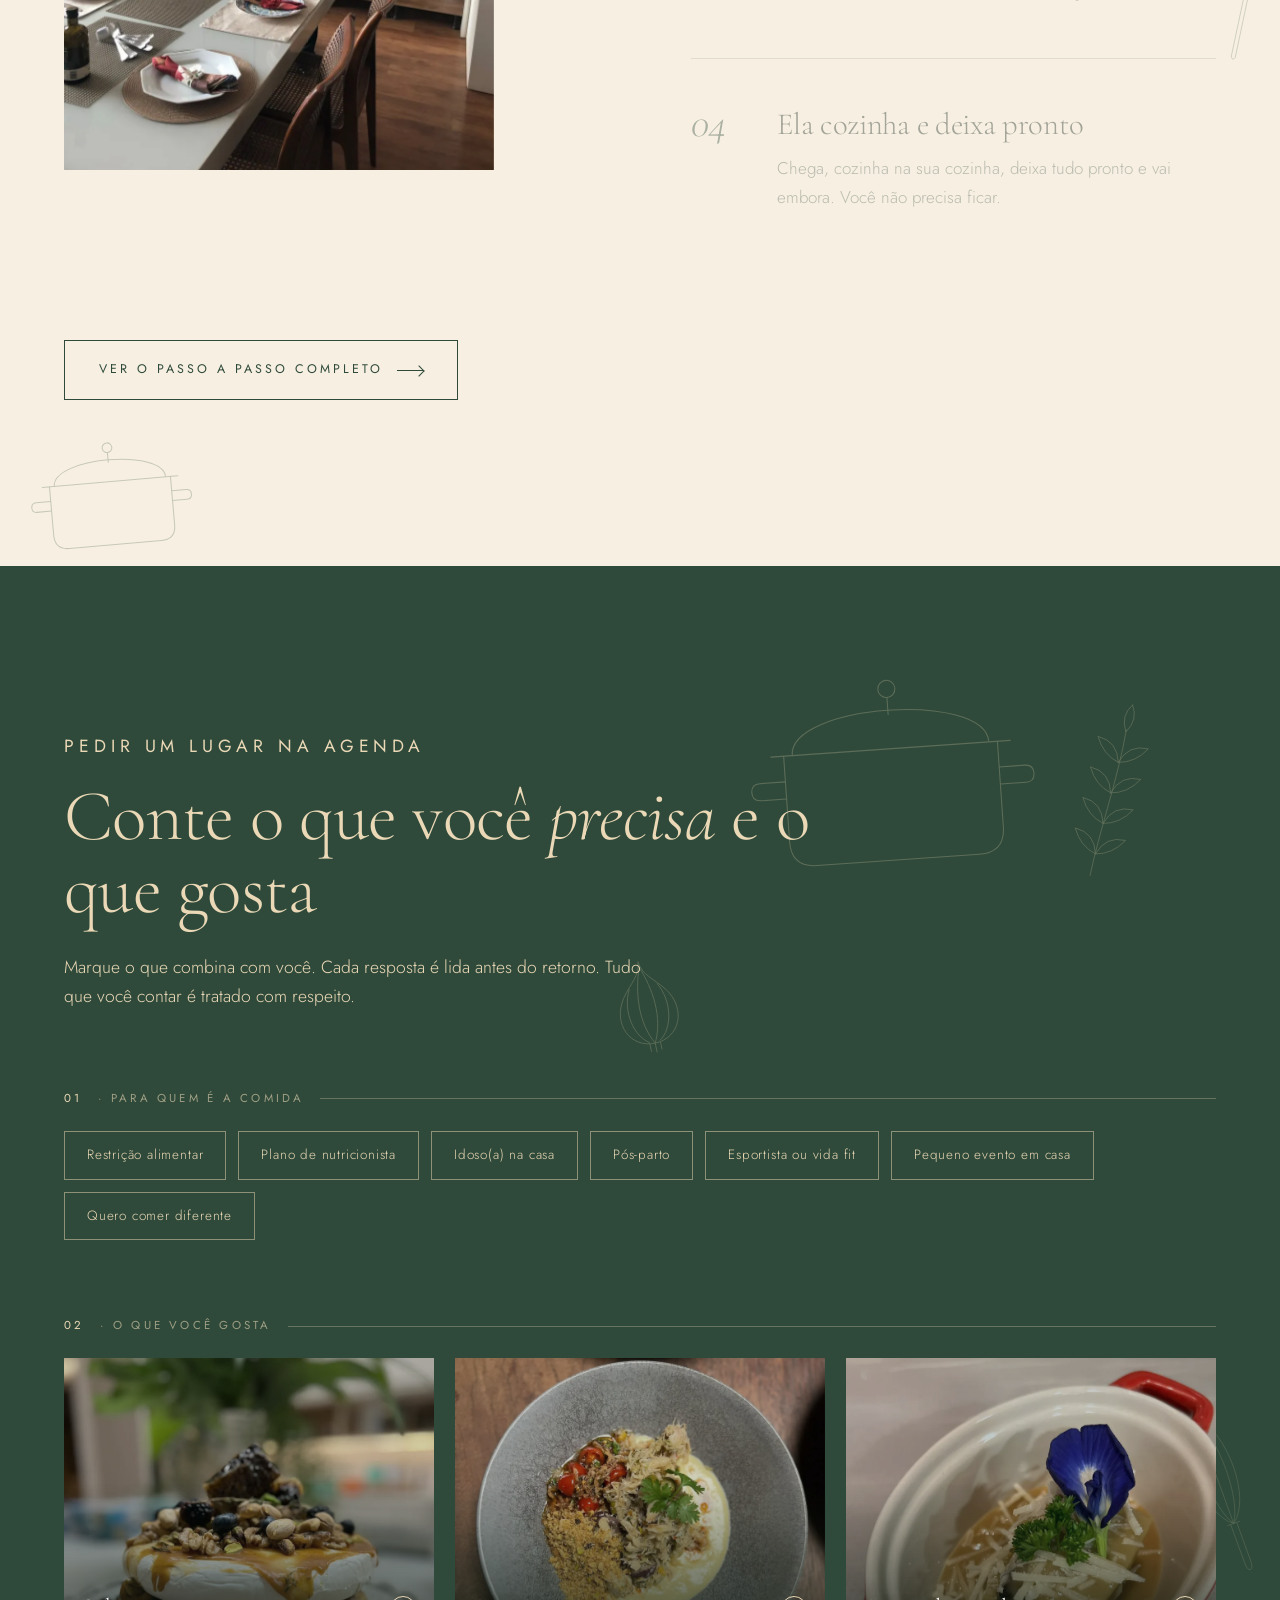
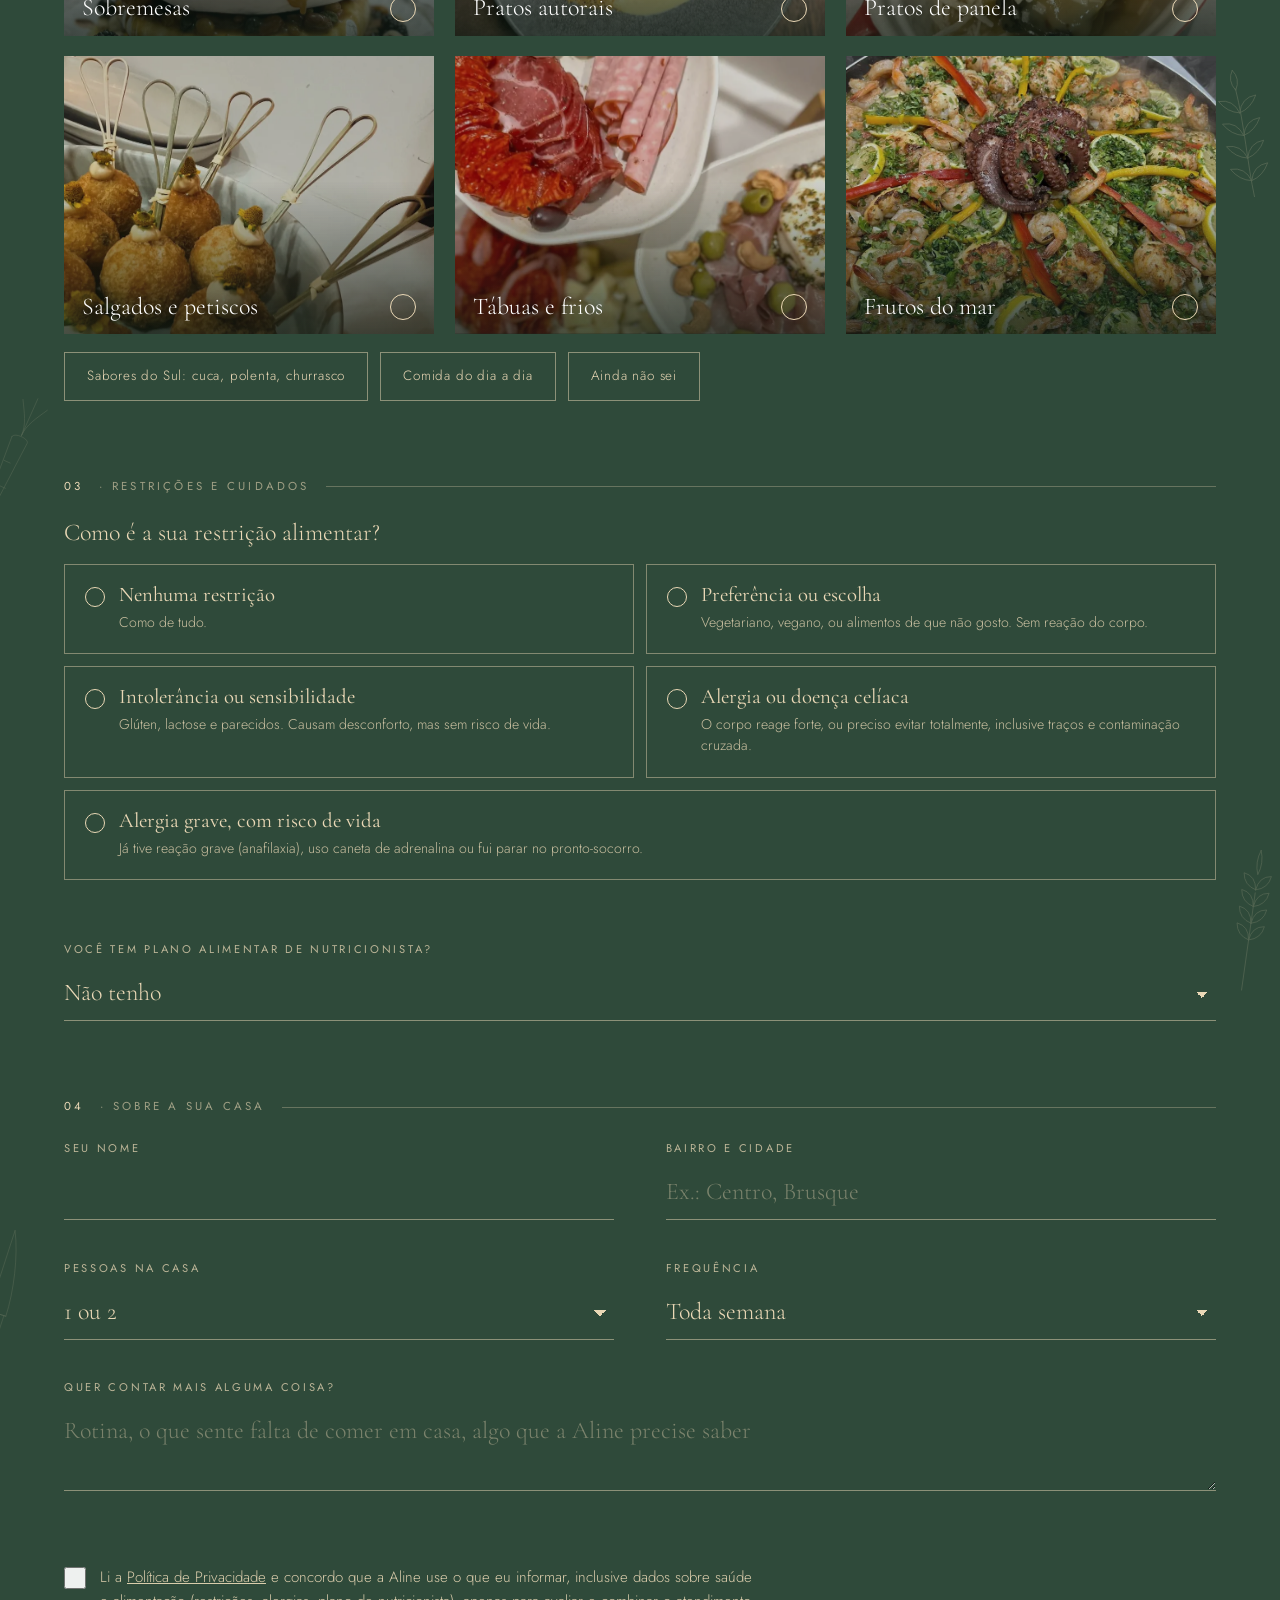
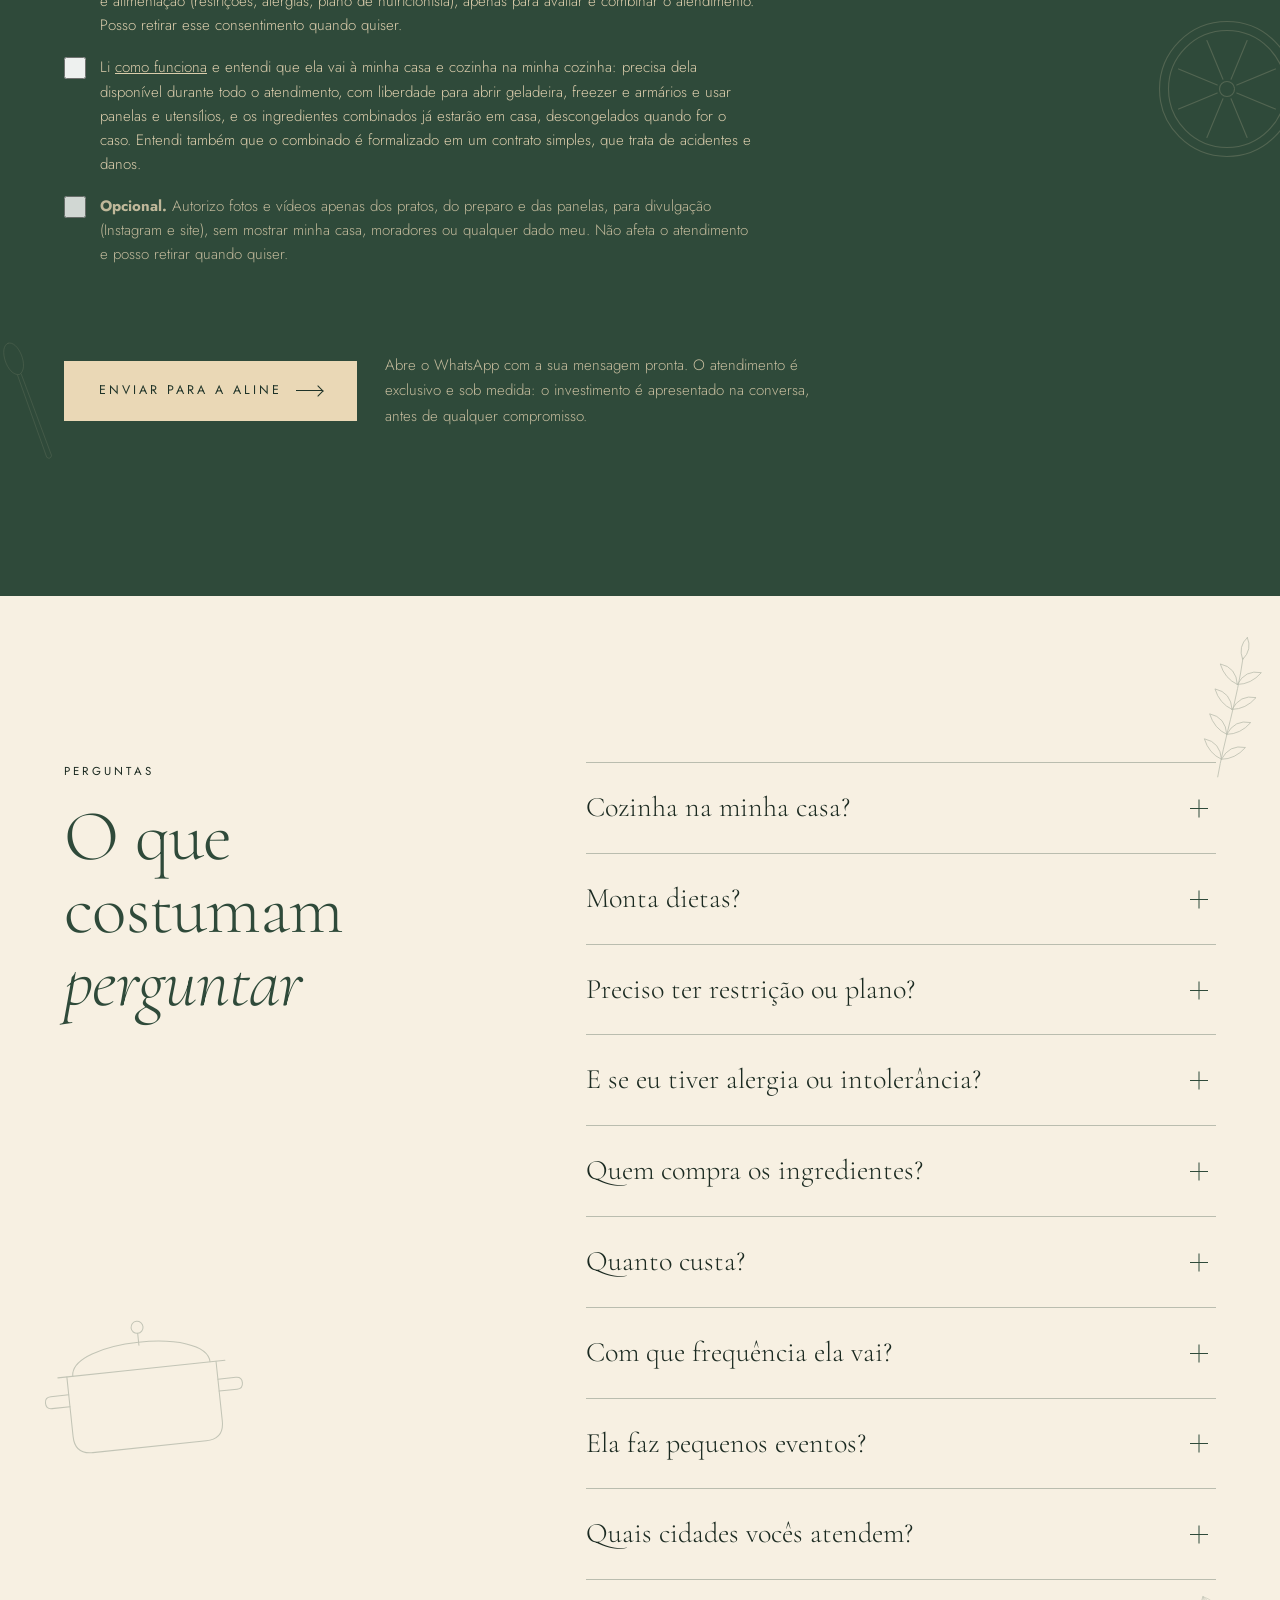
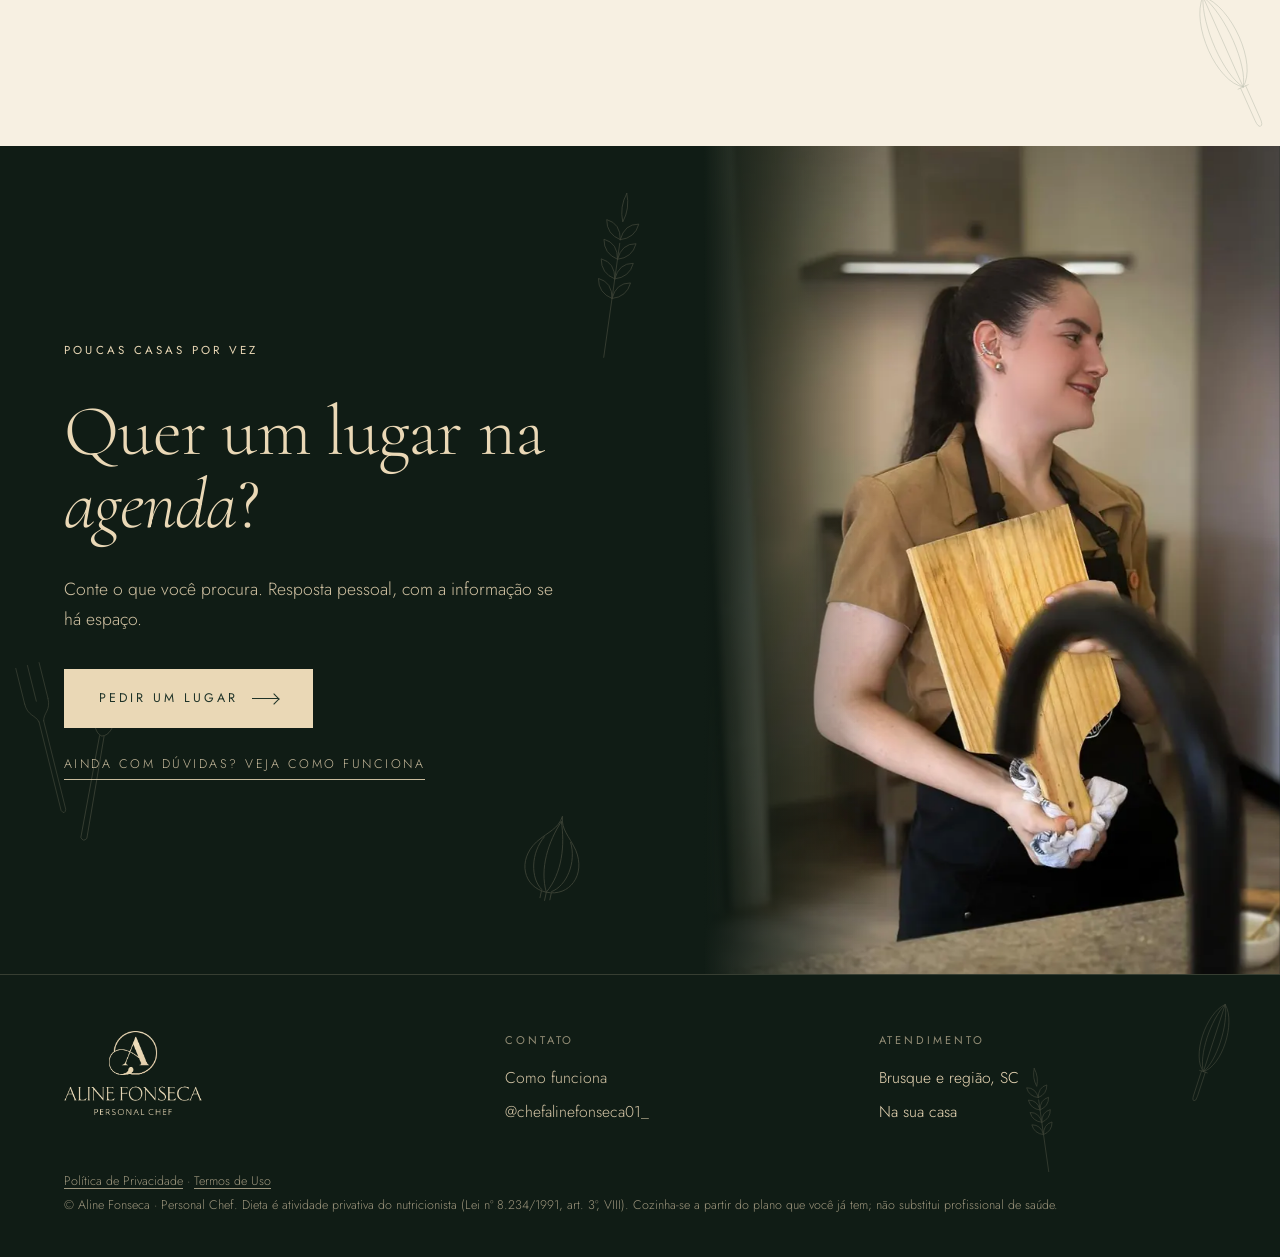
==== commit 734325b2: "Foto de Brasília na trajetória da chef (3 fotos e menção ao jantar oficial) Co-Authored-By: Claude O" ====
--- a/index.html
+++ b/index.html
@@ -108,8 +108,9 @@
         <div class="traj-g">
           <figure><div class="moldura in"><img src="img/mesa.webp" alt="Mesa de buffet montada em varanda com folhagens e frutas" width="900" height="600" loading="lazy"></div></figure>
           <figure><div class="moldura in"><img src="img/evento.webp" alt="Aline sorrindo ao lado de uma mesa de salgados e doces montada para um evento" width="900" height="675" loading="lazy" style="object-position:30% 40%"></div></figure>
-        </div>
-        <p class="traj-n">Buffet próprio e eventos de até 500 pessoas. Hoje o foco é outro: a cozinha da sua casa.</p>
+          <figure><div class="moldura in"><img src="img/brasilia.webp" alt="Aline de dólmã e chapéu de chef finalizando peixes assados numa cozinha profissional em Brasília" width="900" height="675" loading="lazy"></div><figcaption>Brasília</figcaption></figure>
+        </div>
+        <p class="traj-n">Buffet próprio, eventos de até 500 pessoas e um jantar oficial em Brasília. Hoje o foco é outro: a cozinha da sua casa.</p>
       </div>
     </div>
   </div>
--- a/style.css
+++ b/style.css
@@ -138,7 +138,8 @@
 .cred li{padding:17px 0;border-bottom:1px solid rgba(47,74,58,.35);display:flex;gap:20px;align-items:baseline;font-size:1.02rem}
 .traj{margin-top:54px}
 .traj .label{color:var(--verde);margin-bottom:16px}
-.traj-g{display:grid;grid-template-columns:1fr 1fr;gap:12px}
+.traj-g{display:grid;grid-template-columns:repeat(3,1fr);gap:12px}
+.traj-g figcaption{margin-top:8px;font-size:.72rem;letter-spacing:.18em;text-transform:uppercase;color:var(--suave)}
 .traj-g .moldura{aspect-ratio:4/3}
 .traj-g .moldura img{height:100%;aspect-ratio:auto}
 .traj-n{margin-top:14px;font-size:.92rem;color:var(--suave);max-width:30em}
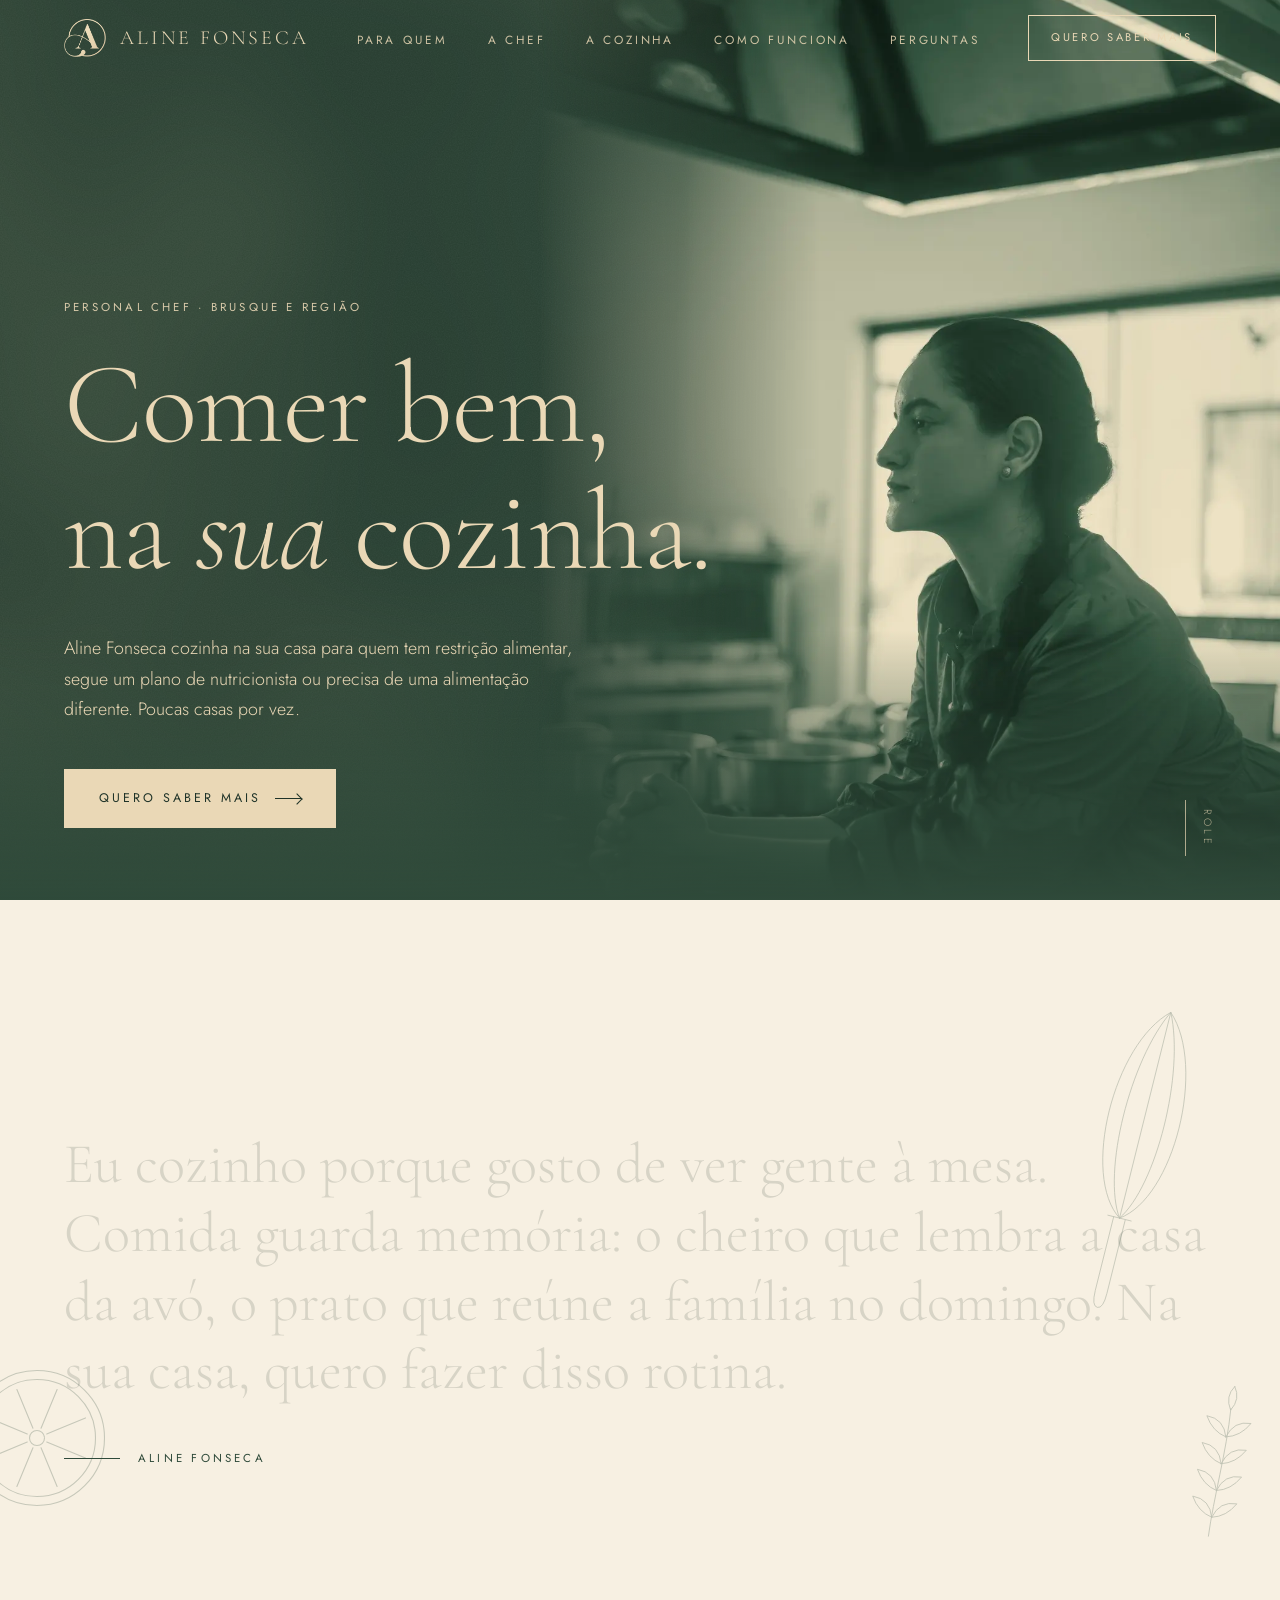
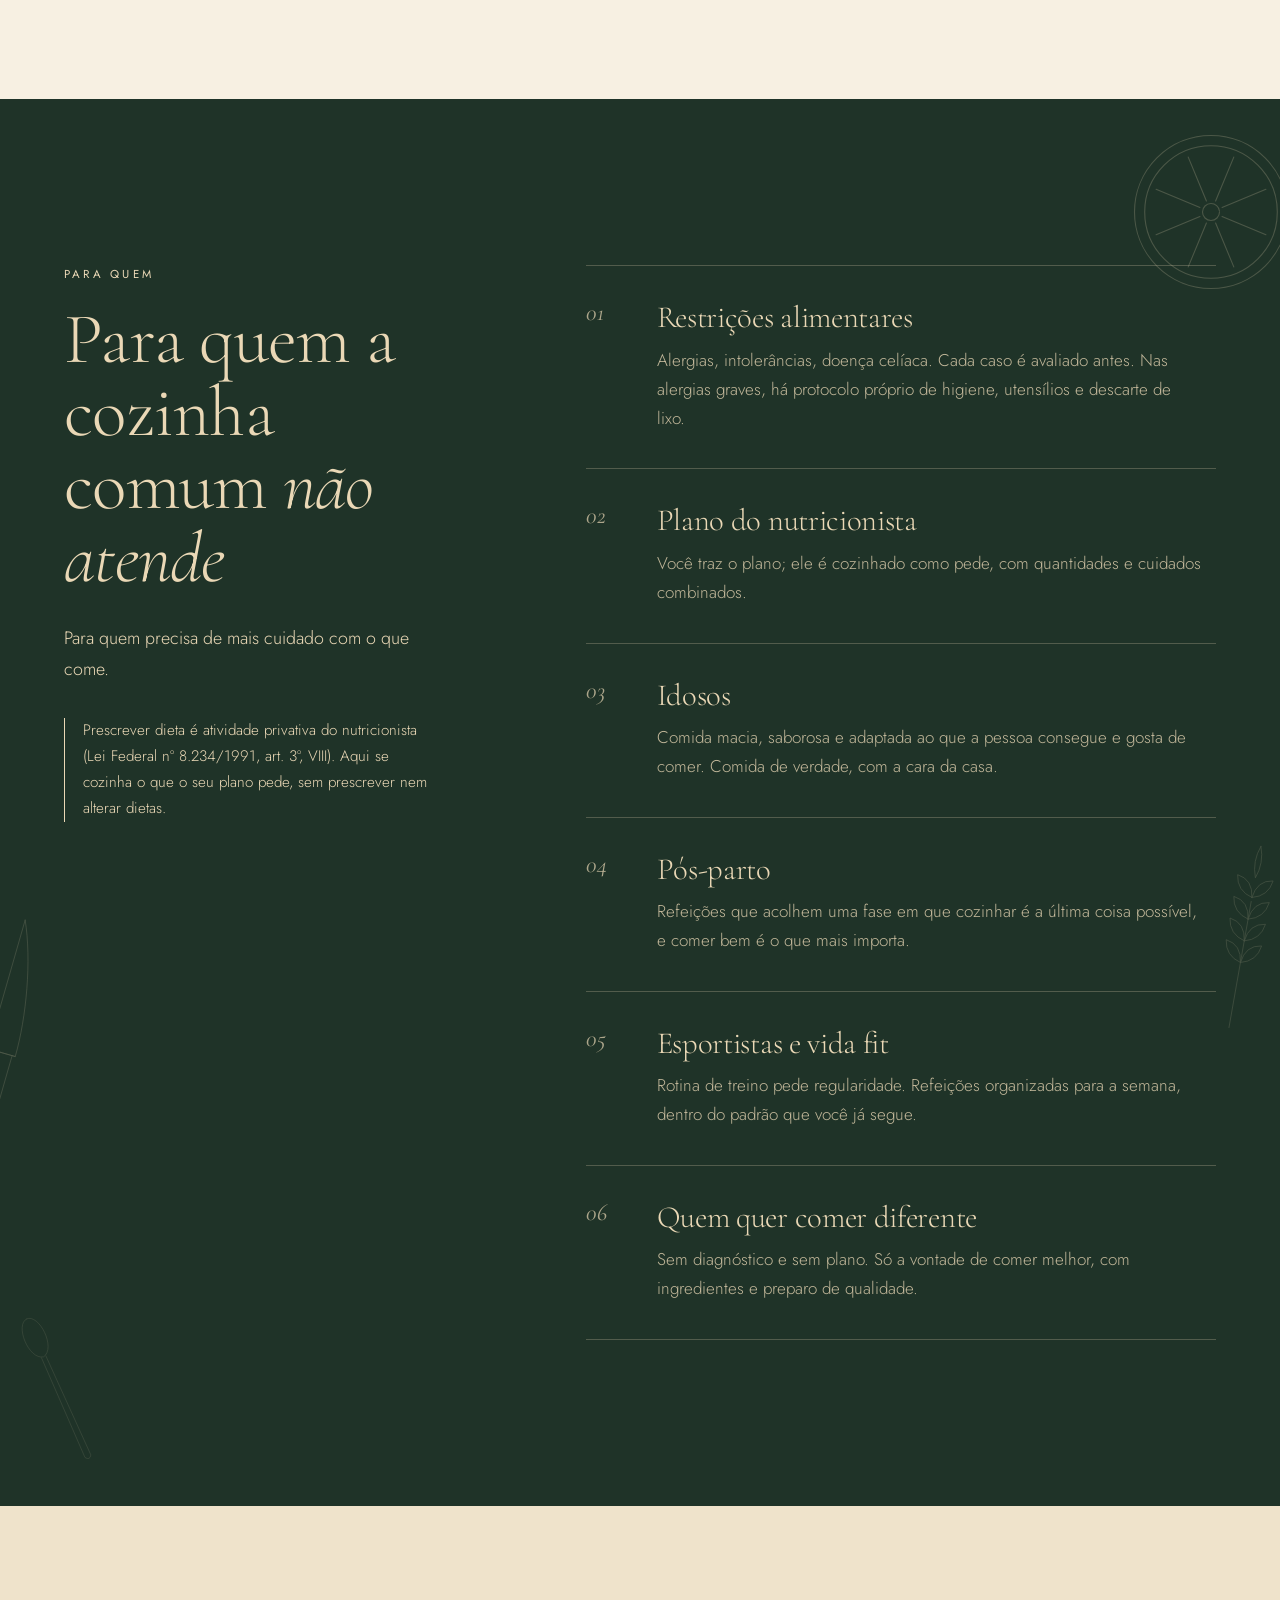
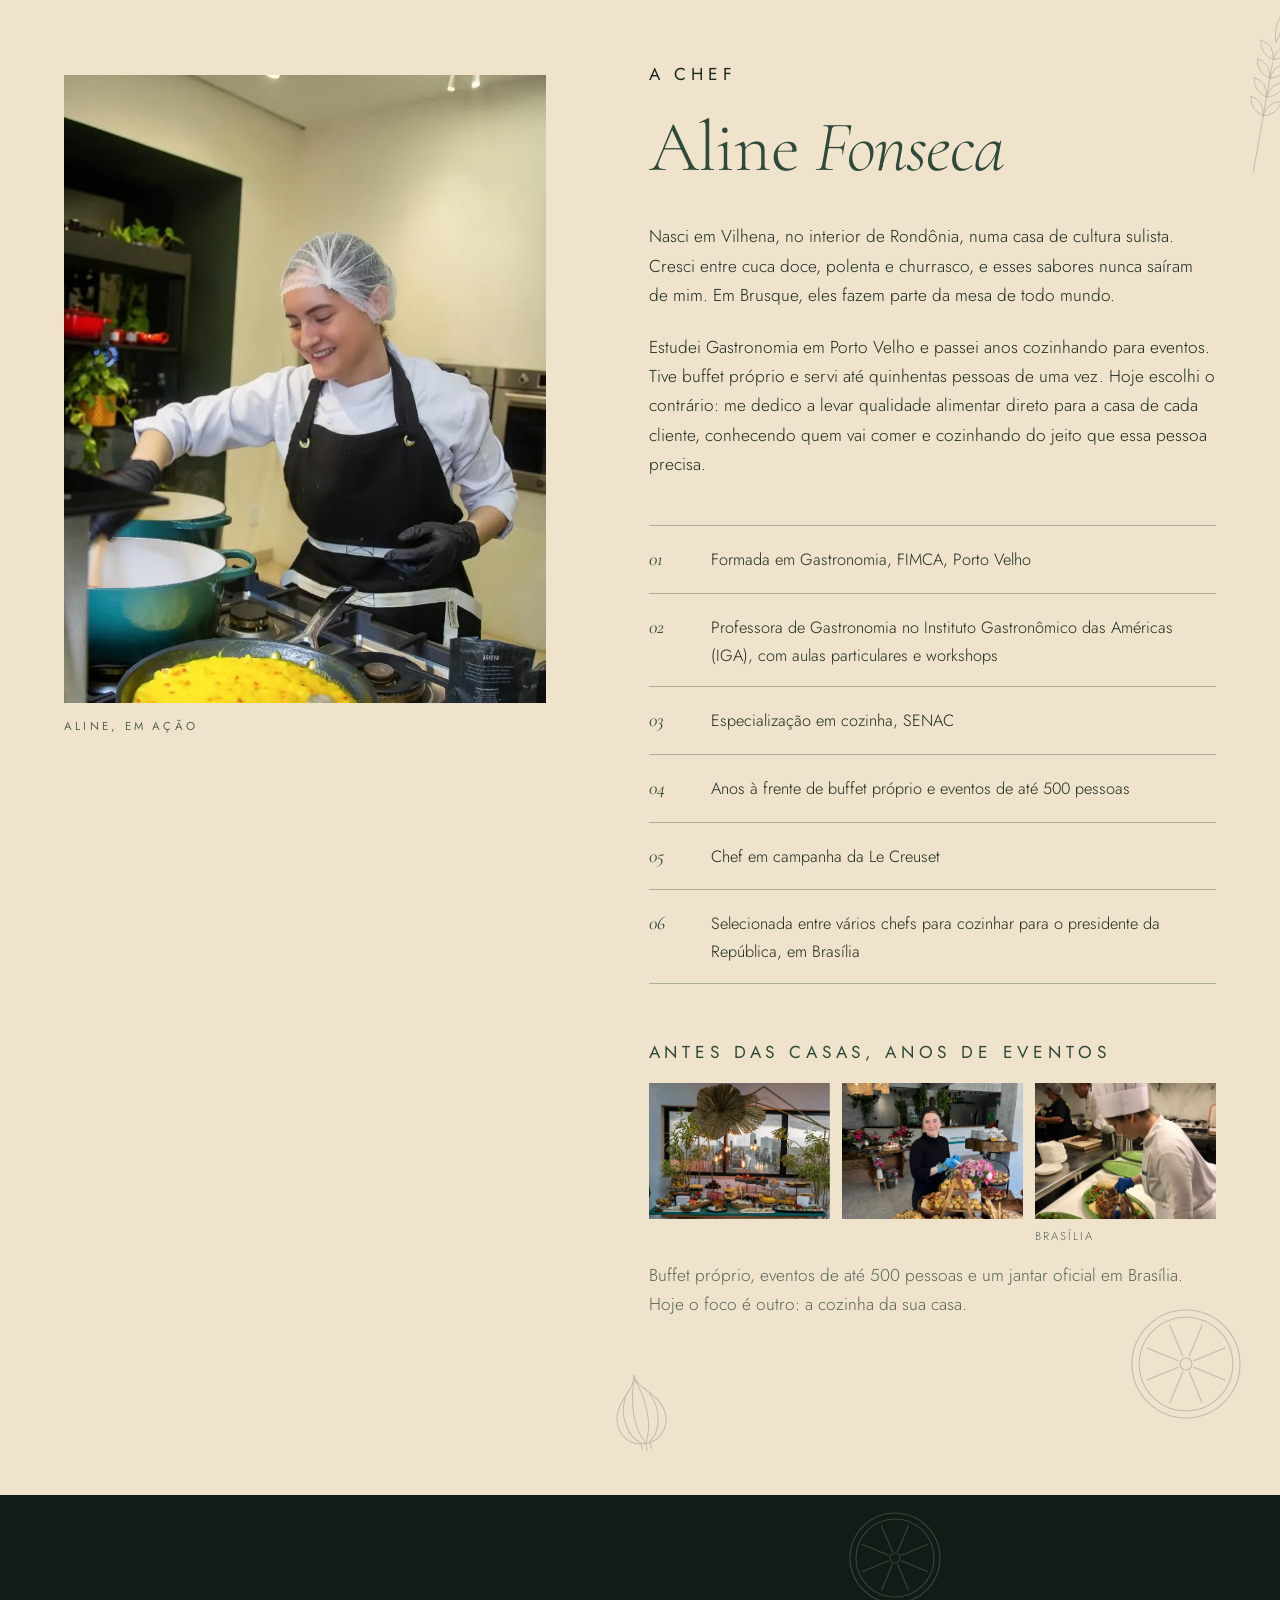
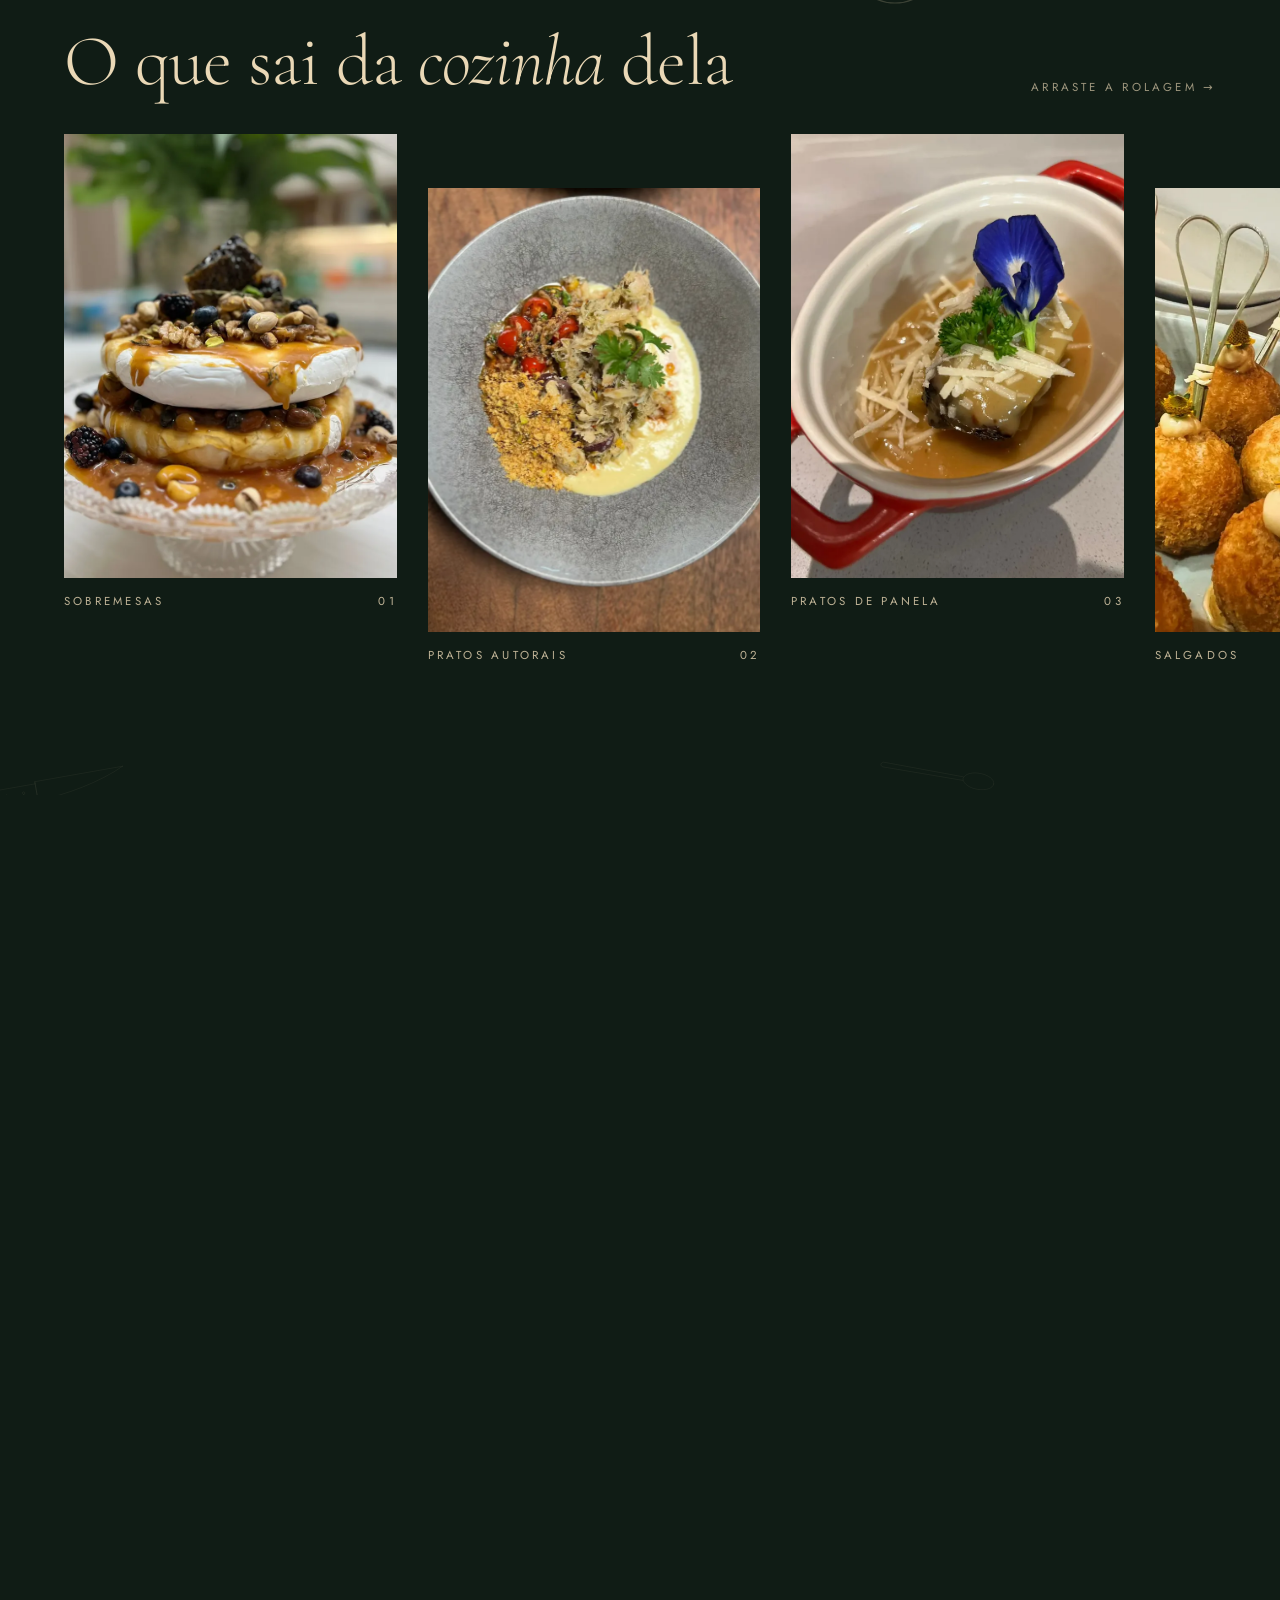
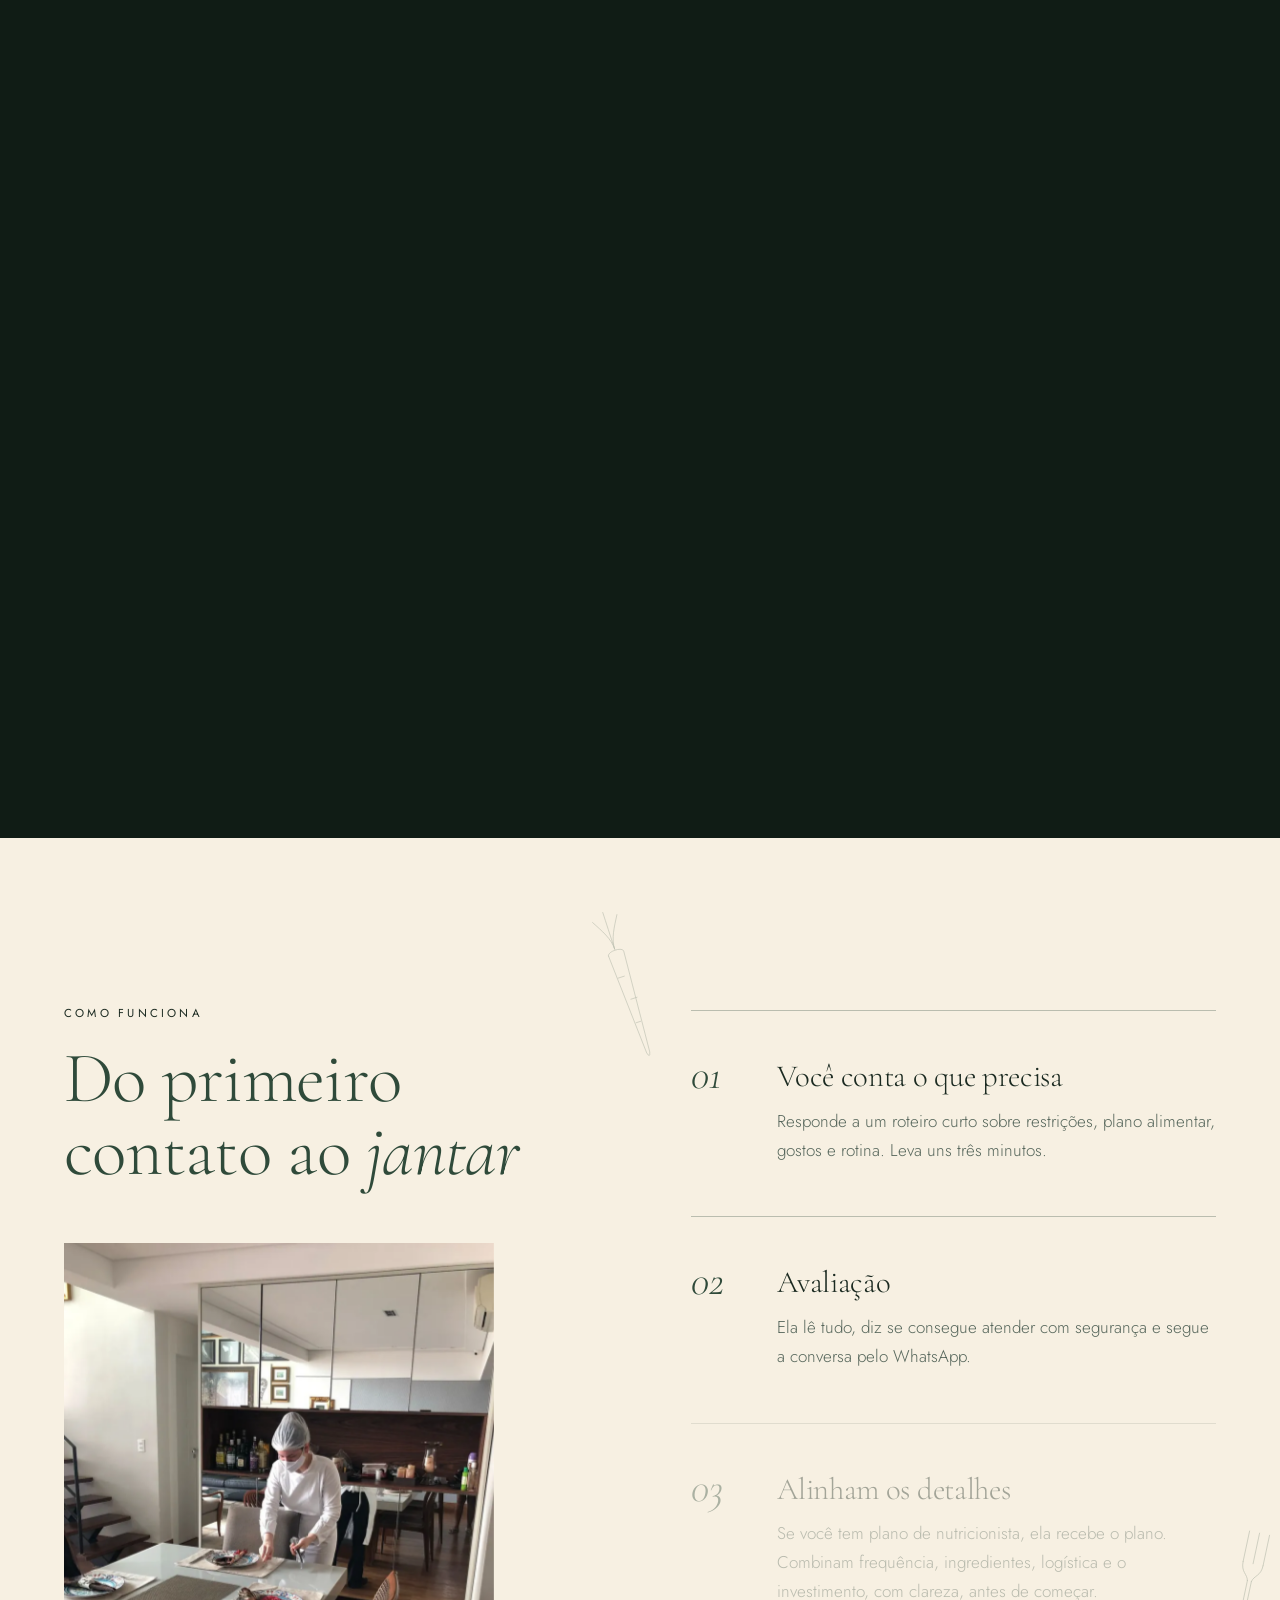
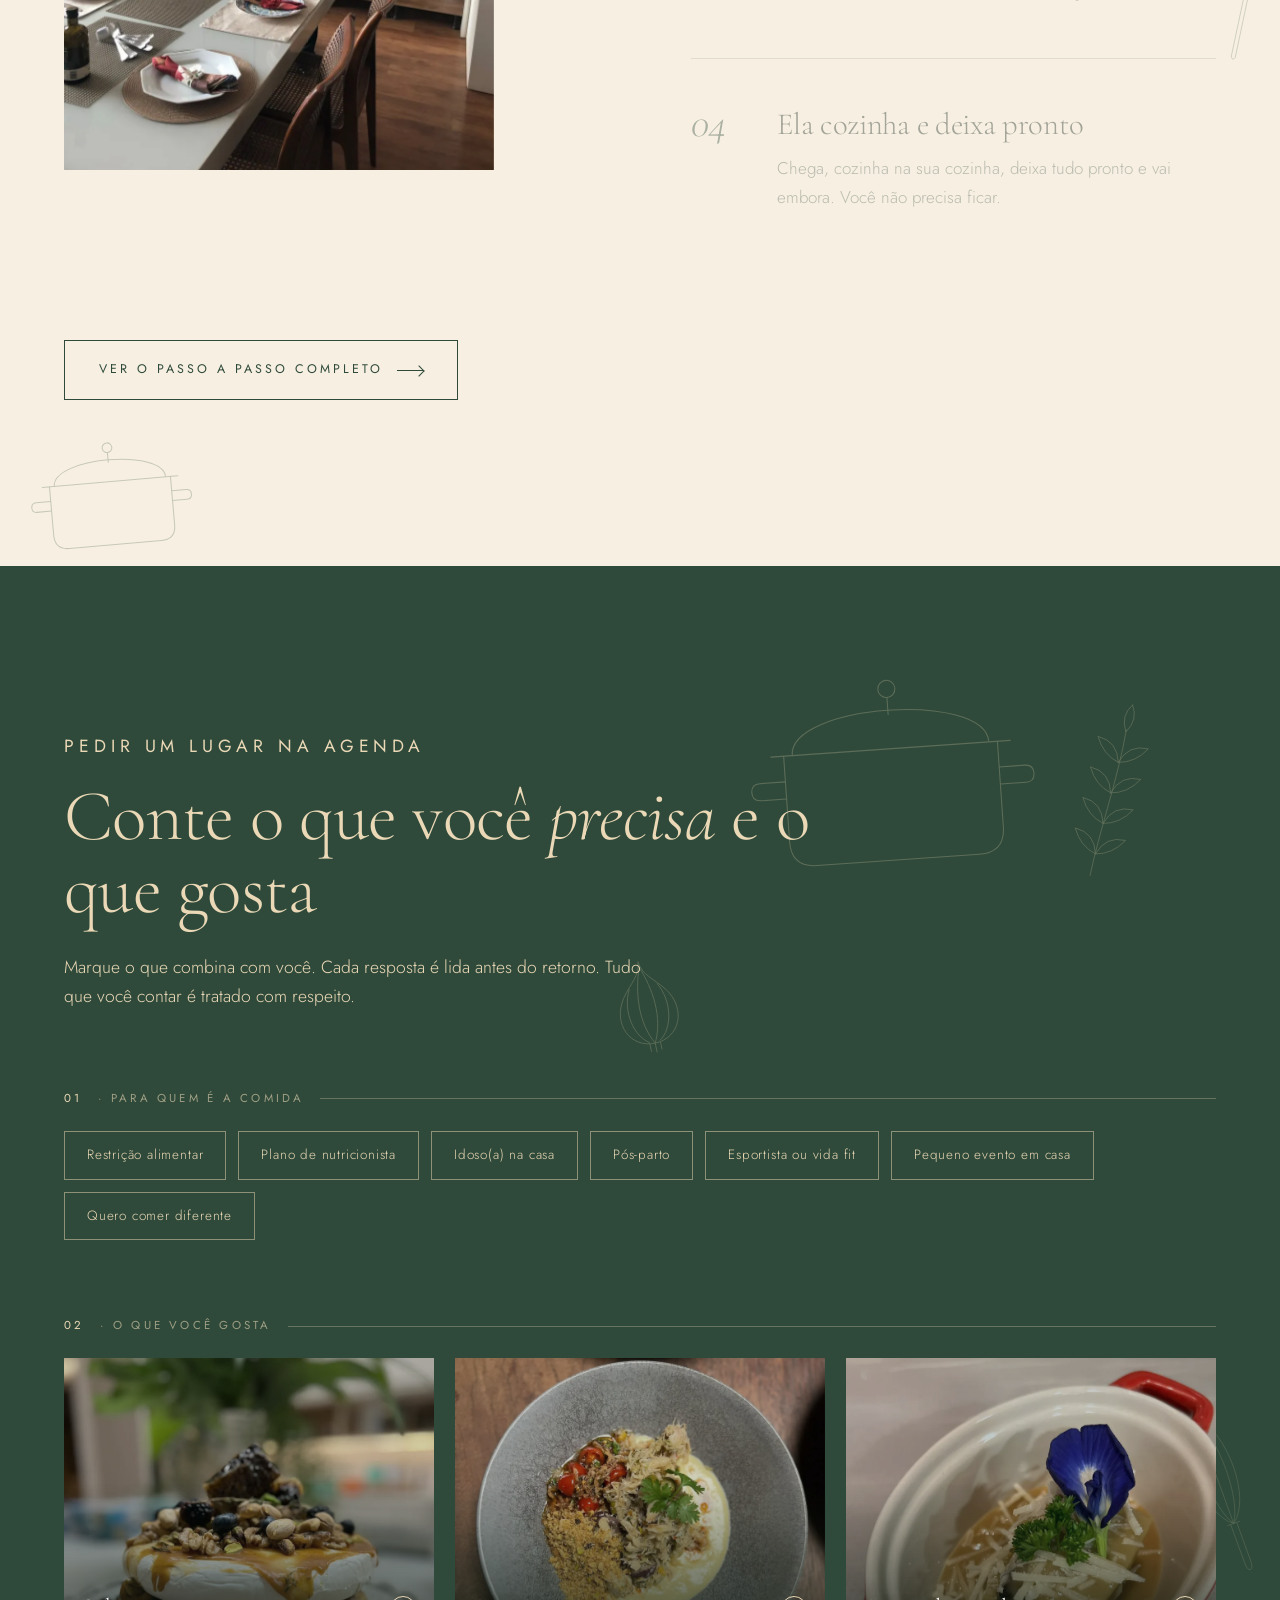
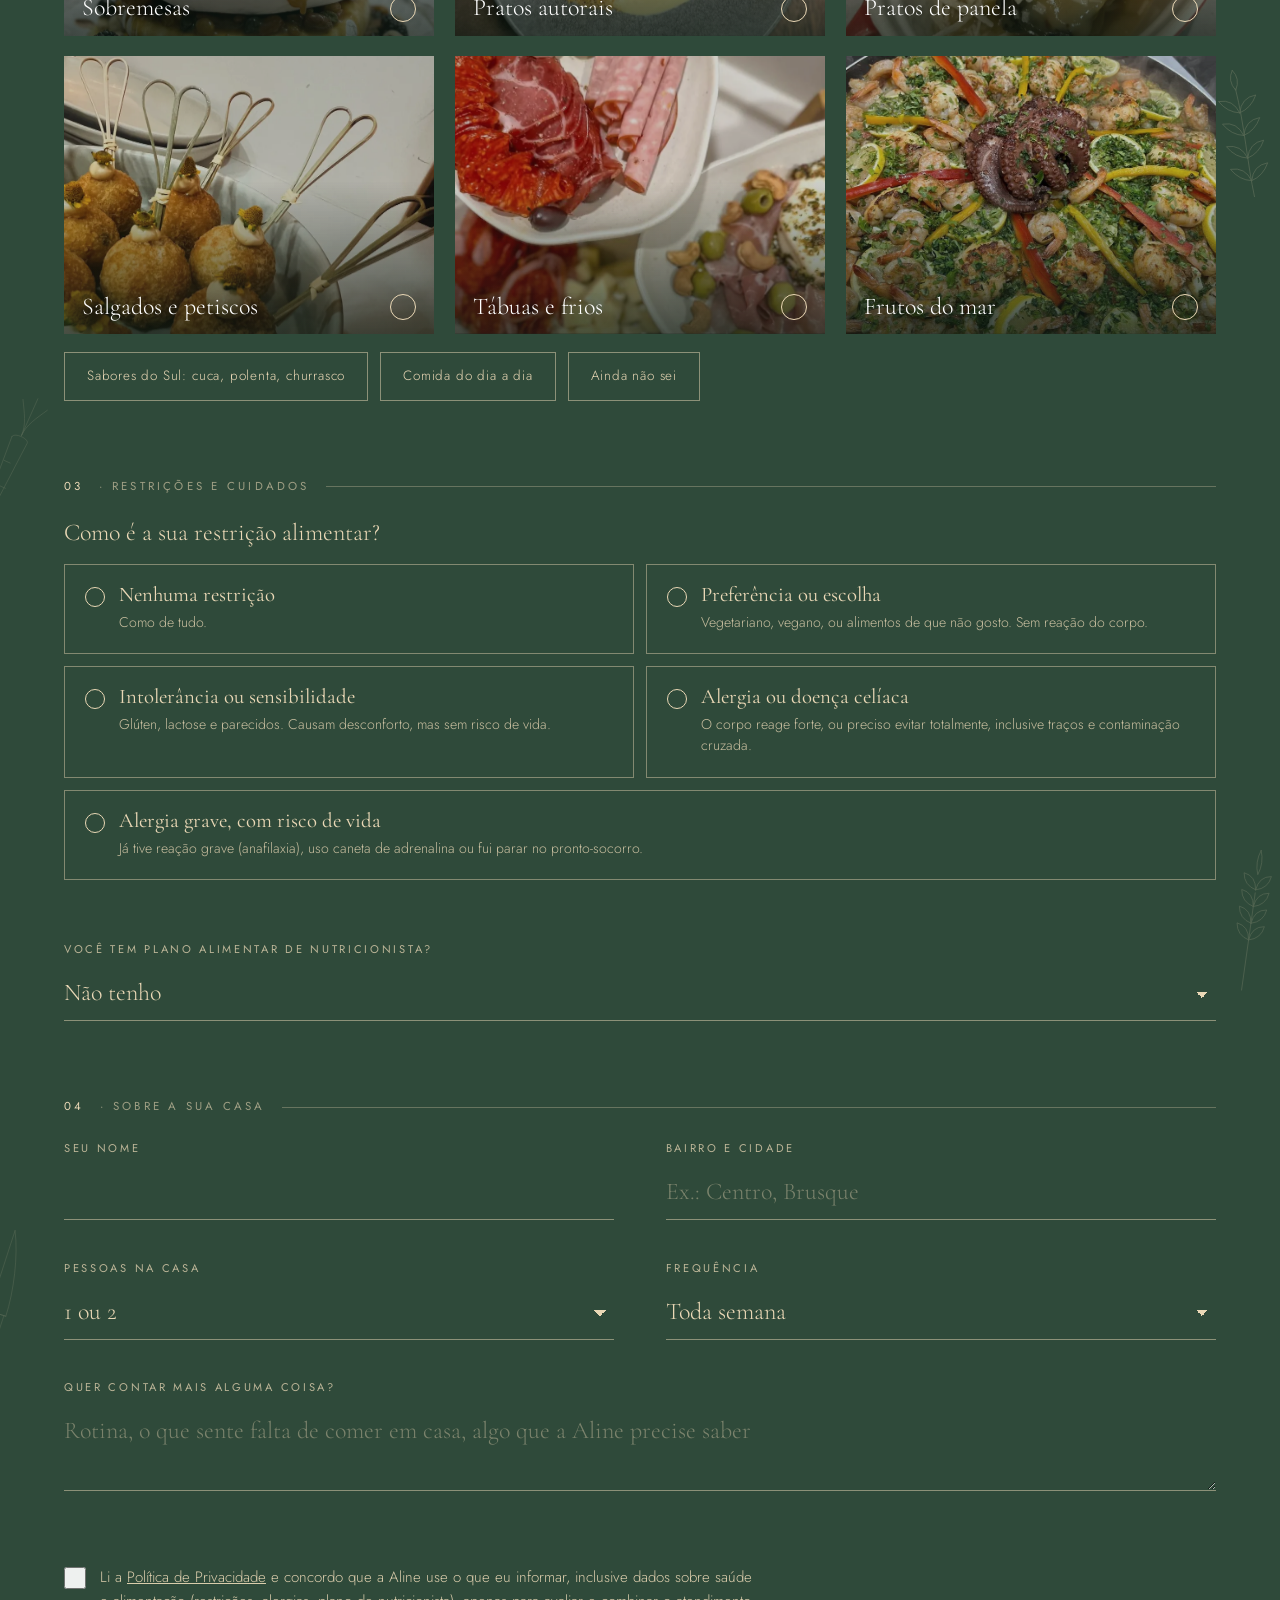
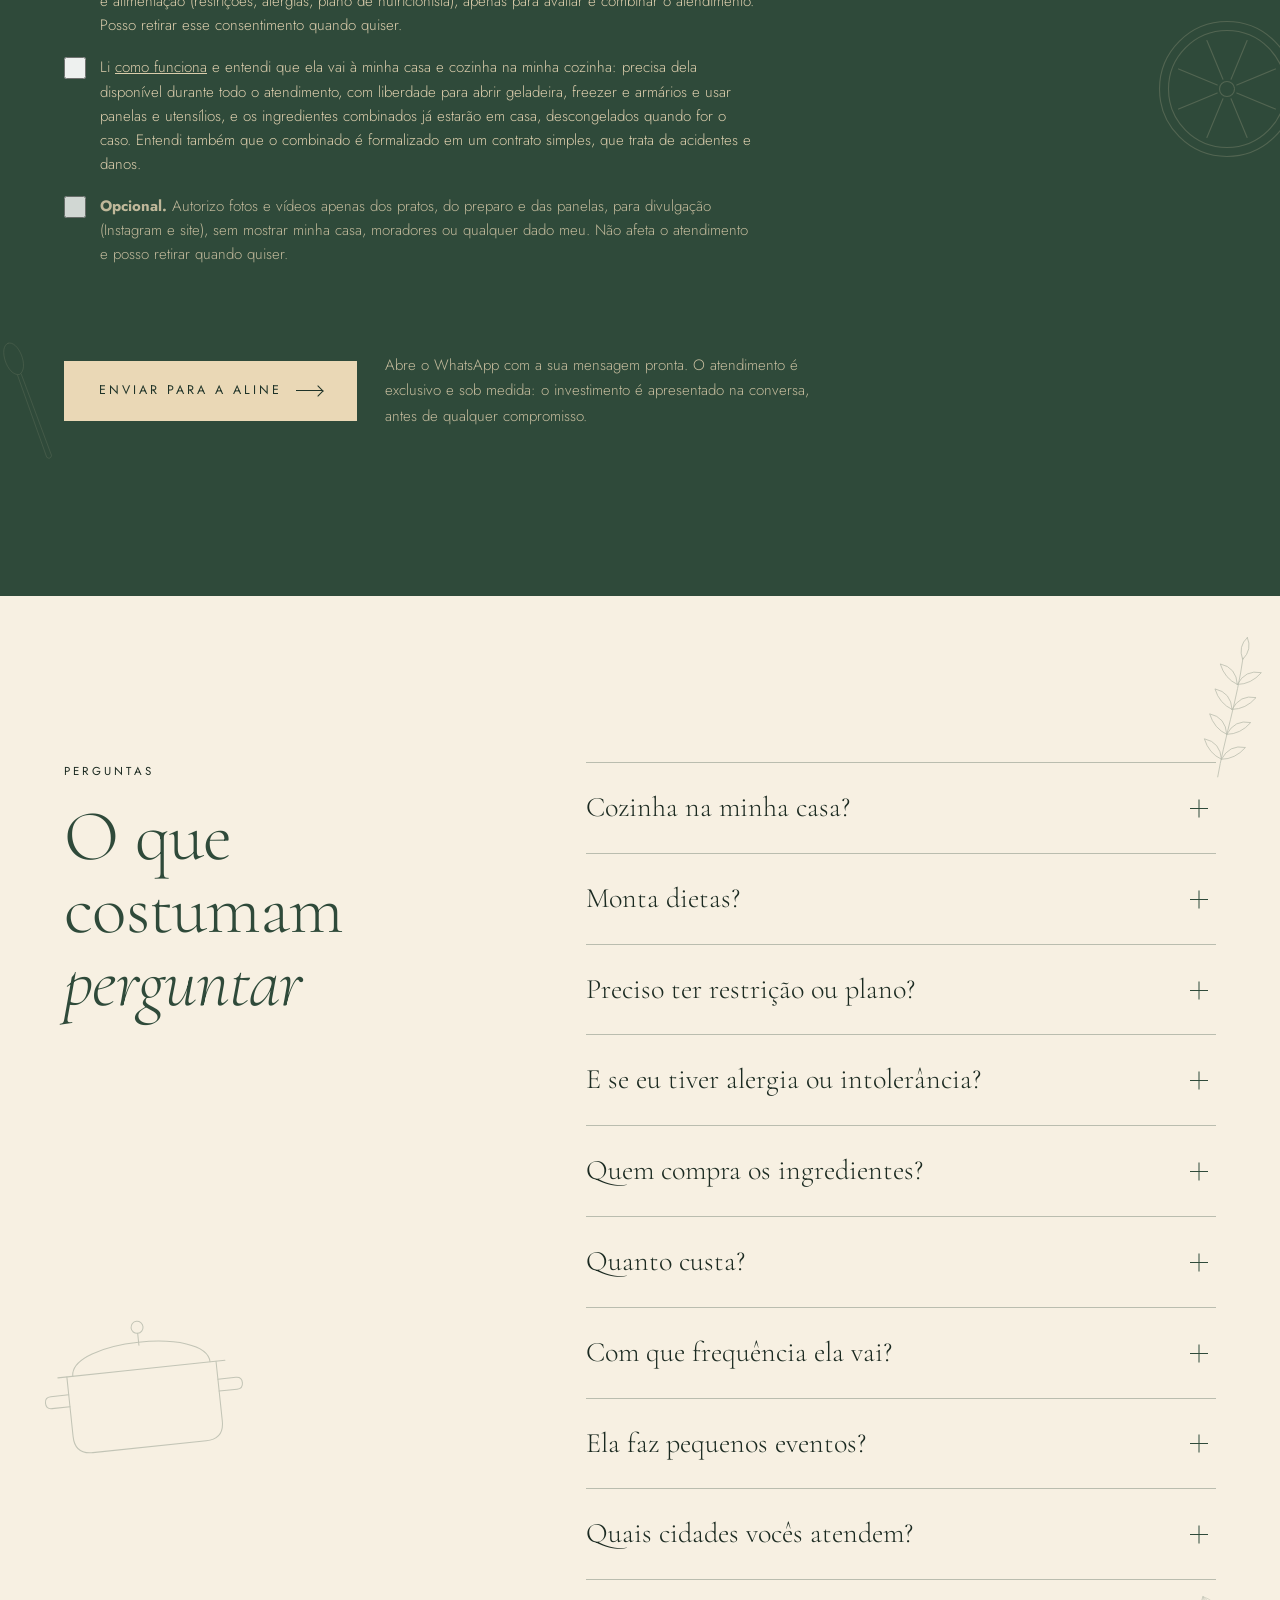
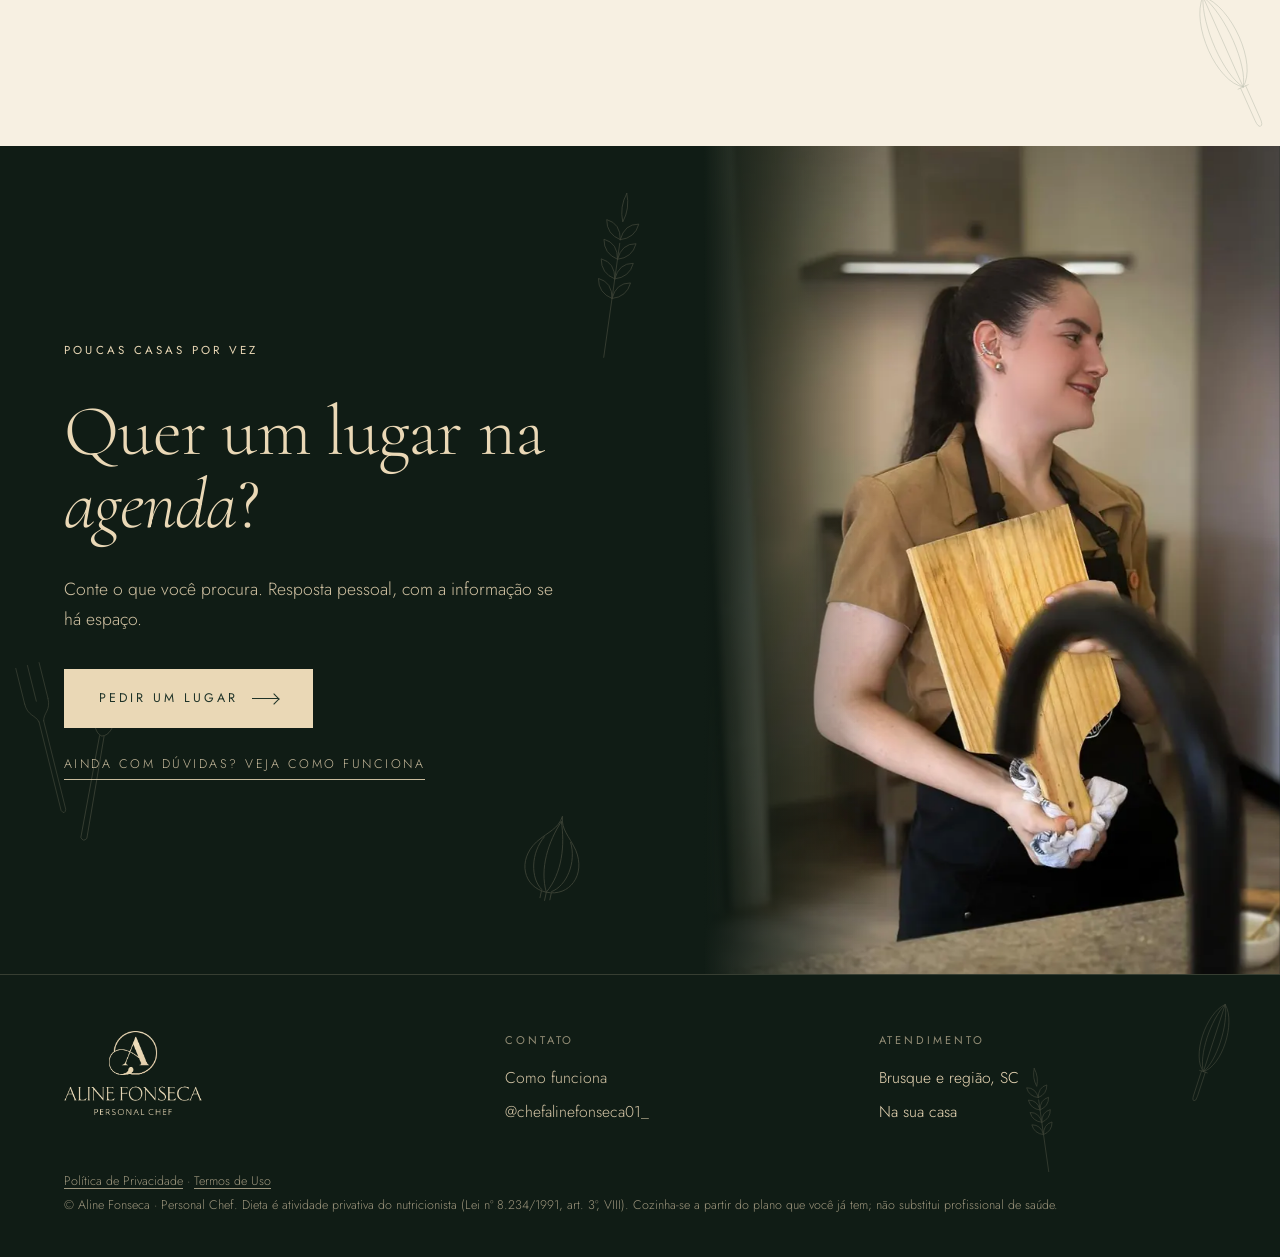
==== commit 93aae0fd: "FAQ alergia: frase mais clara sobre restos de outros alimentos na cozinha de casa Co-Authored-By: Cl" ====
--- a/index.html
+++ b/index.html
@@ -272,7 +272,7 @@
       <details><summary>Cozinha na minha casa?</summary><div class="resp"><p>Sim. Ela leva a técnica e o jeito dela para a sua cozinha e cozinha ali, com o que combinarem.</p></div></details>
       <details><summary>Monta dietas?</summary><div class="resp"><p>Não. Prescrever dieta é atividade privativa do nutricionista (Lei nº 8.234/1991). Ela cozinha o que o seu plano pede e, se você quiser, conversa com o seu nutricionista.</p></div></details>
       <details><summary>Preciso ter restrição ou plano?</summary><div class="resp"><p>Não. Quem só quer comer melhor, sem precisar pensar em tudo, também é bem-vindo. O mesmo vale para idosos, mulheres no pós-parto e quem treina e quer regularidade.</p></div></details>
-      <details><summary>E se eu tiver alergia ou intolerância?</summary><div class="resp"><p>Conte na hora de pedir o seu lugar. Cada caso é avaliado antes de qualquer combinação. Em casa, utensílios e superfícies precisam de atenção, e nem toda alergia grave dá para atender com segurança. Nos casos graves, ela segue um protocolo próprio: higiene reforçada ao chegar, até banho na entrada quando necessário, e cuidado com o lixo, que não fica na casa. Se não der para garantir a segurança, ela diz com clareza.</p></div></details>
+      <details><summary>E se eu tiver alergia ou intolerância?</summary><div class="resp"><p>Conte na hora de pedir o seu lugar. Cada caso é avaliado antes de qualquer combinação. Numa cozinha de casa, panelas, utensílios e bancadas podem ter restos de outros alimentos. Por isso, nem toda alergia grave pode ser atendida com segurança. Nos casos graves, ela segue um protocolo próprio: higiene reforçada ao chegar, até banho na entrada quando necessário, e cuidado com o lixo, que não fica na casa. Se não der para garantir a segurança, ela diz com clareza.</p></div></details>
       <details><summary>Quem compra os ingredientes?</summary><div class="resp"><p>Isso é combinado antes. Pode ser você, ou ela, com prestação de contas e taxa de serviço informada previamente.</p></div></details>
       <details><summary>Quanto custa?</summary><div class="resp"><p>É um atendimento exclusivo e feito sob medida para cada casa, e isso tem um investimento. Ele depende do número de pessoas, da frequência e dos cuidados necessários, como em casos de alergia grave. Por isso não existe tabela: o valor é apresentado na conversa, com clareza, antes de qualquer compromisso.</p></div></details>
       <details><summary>Com que frequência ela vai?</summary><div class="resp"><p>Toda semana, a cada quinze dias ou como combinarem. A agenda é pequena de propósito, para que cada casa tenha atenção de verdade.</p></div></details>
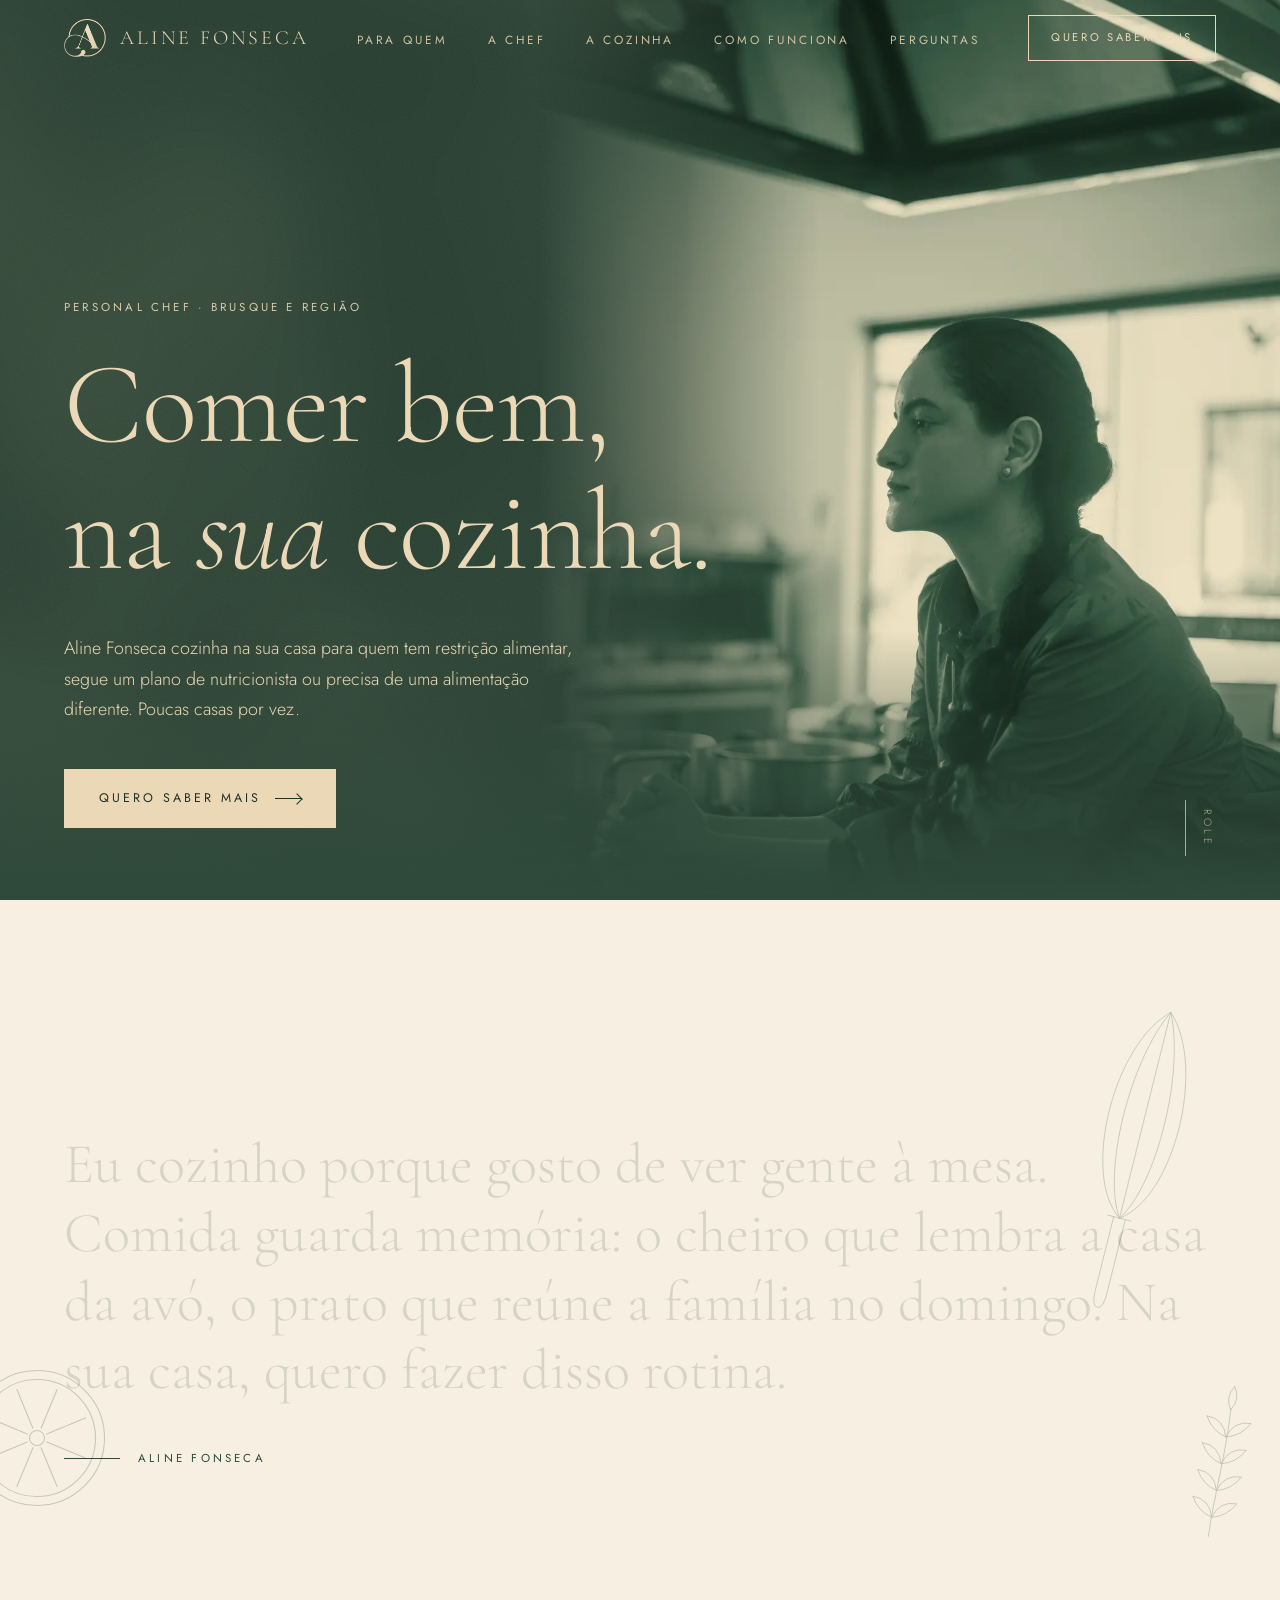
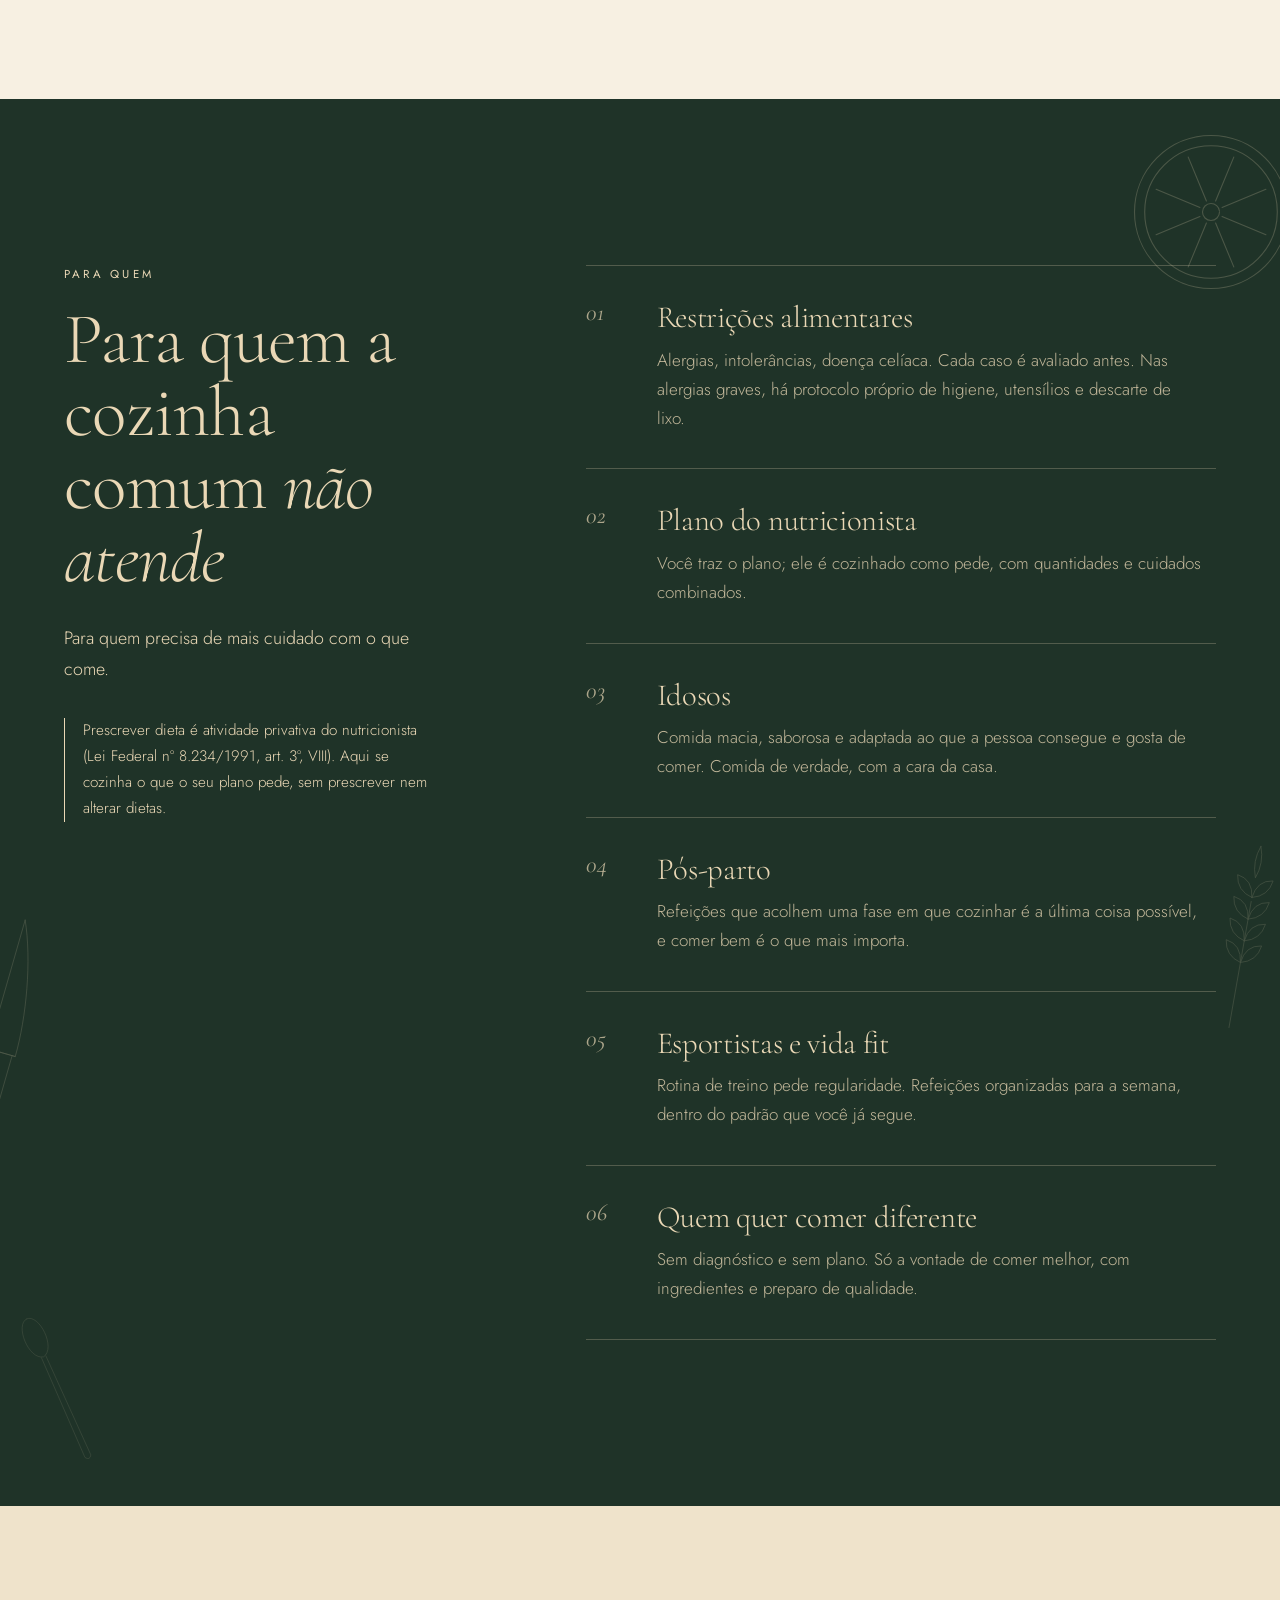
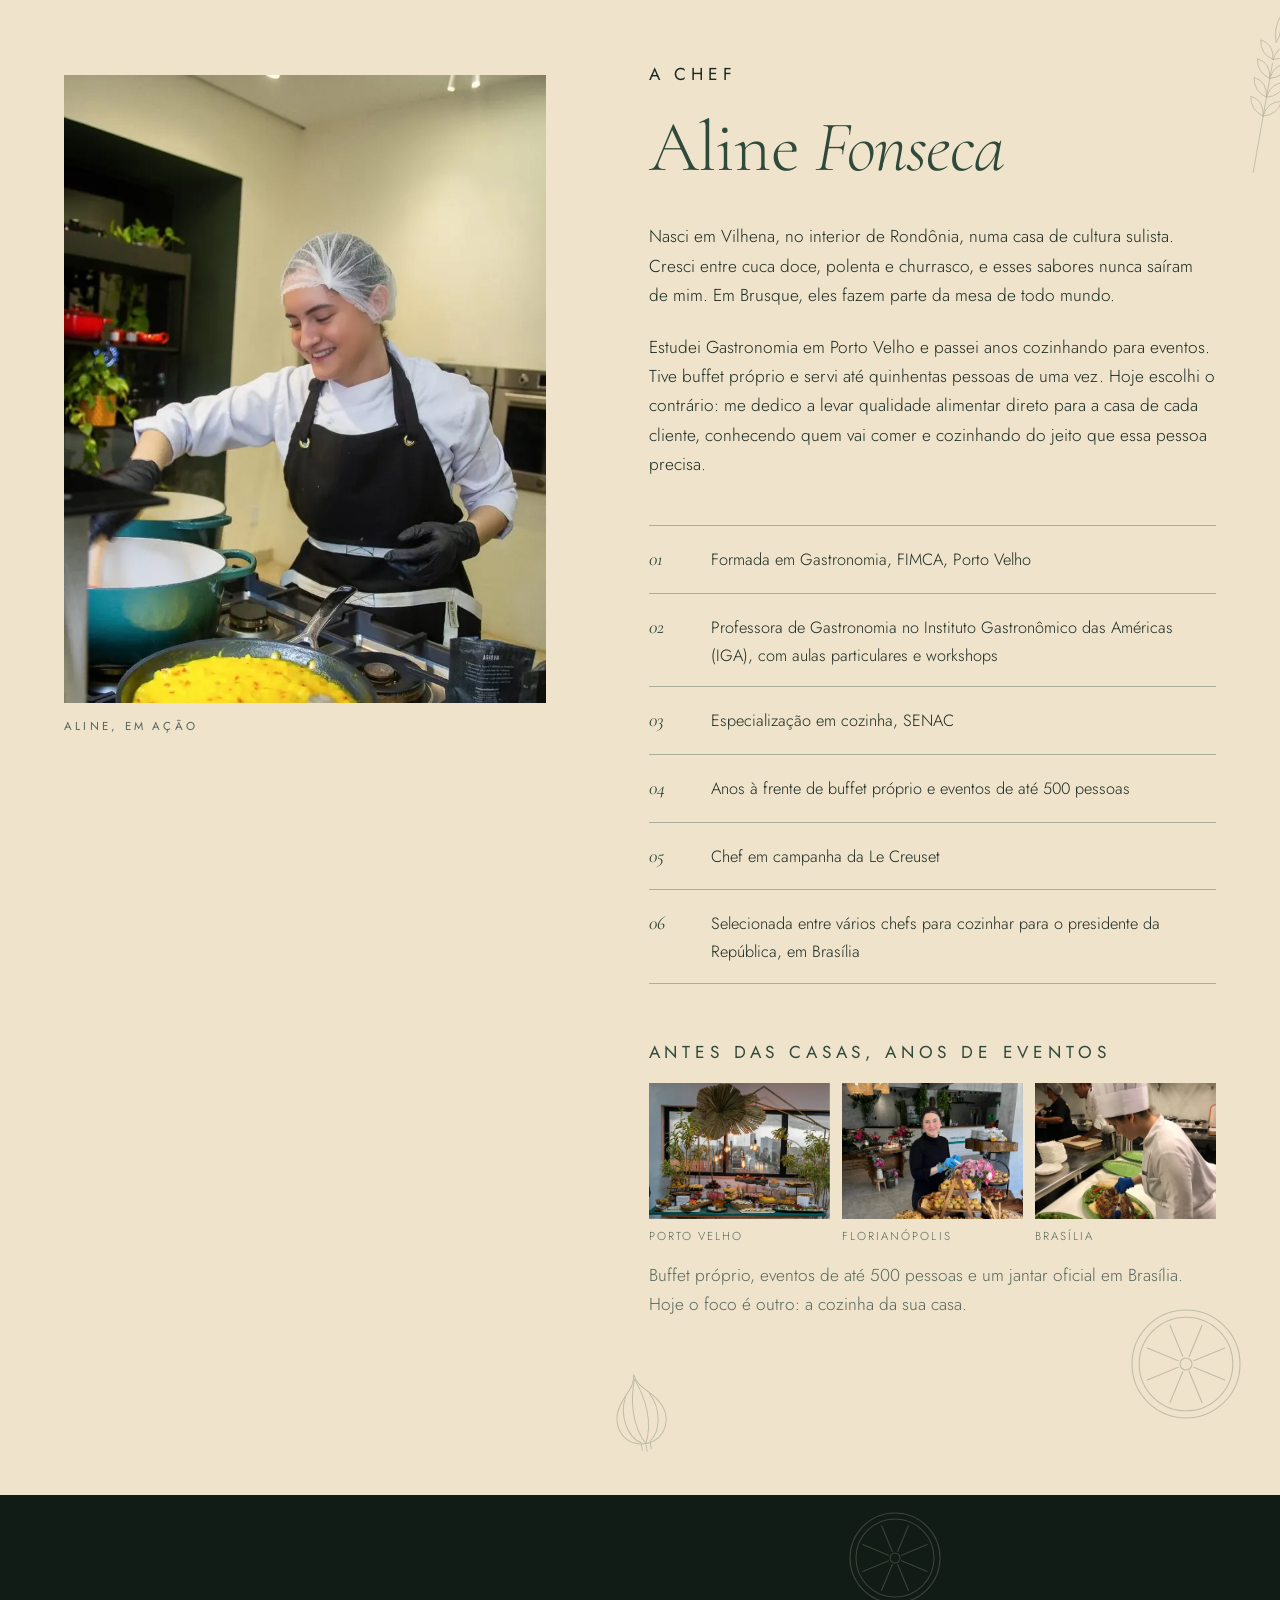
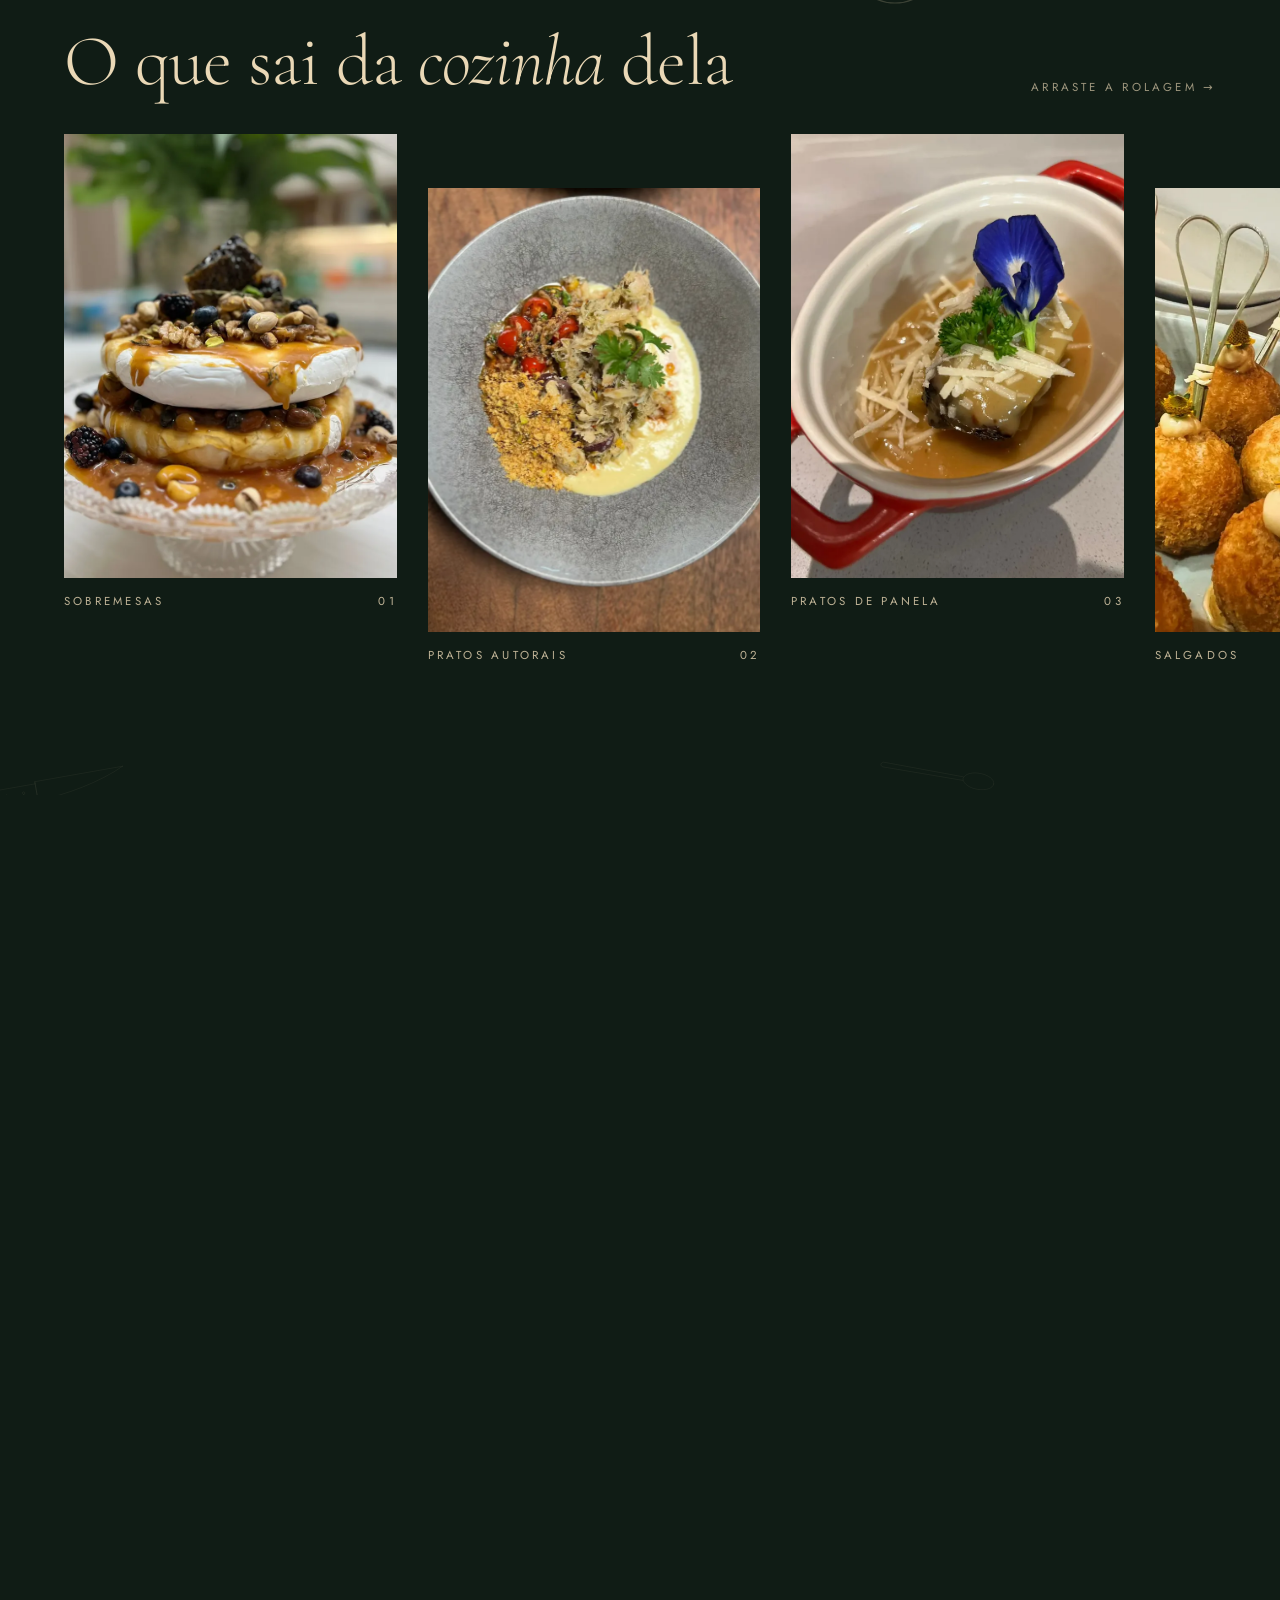
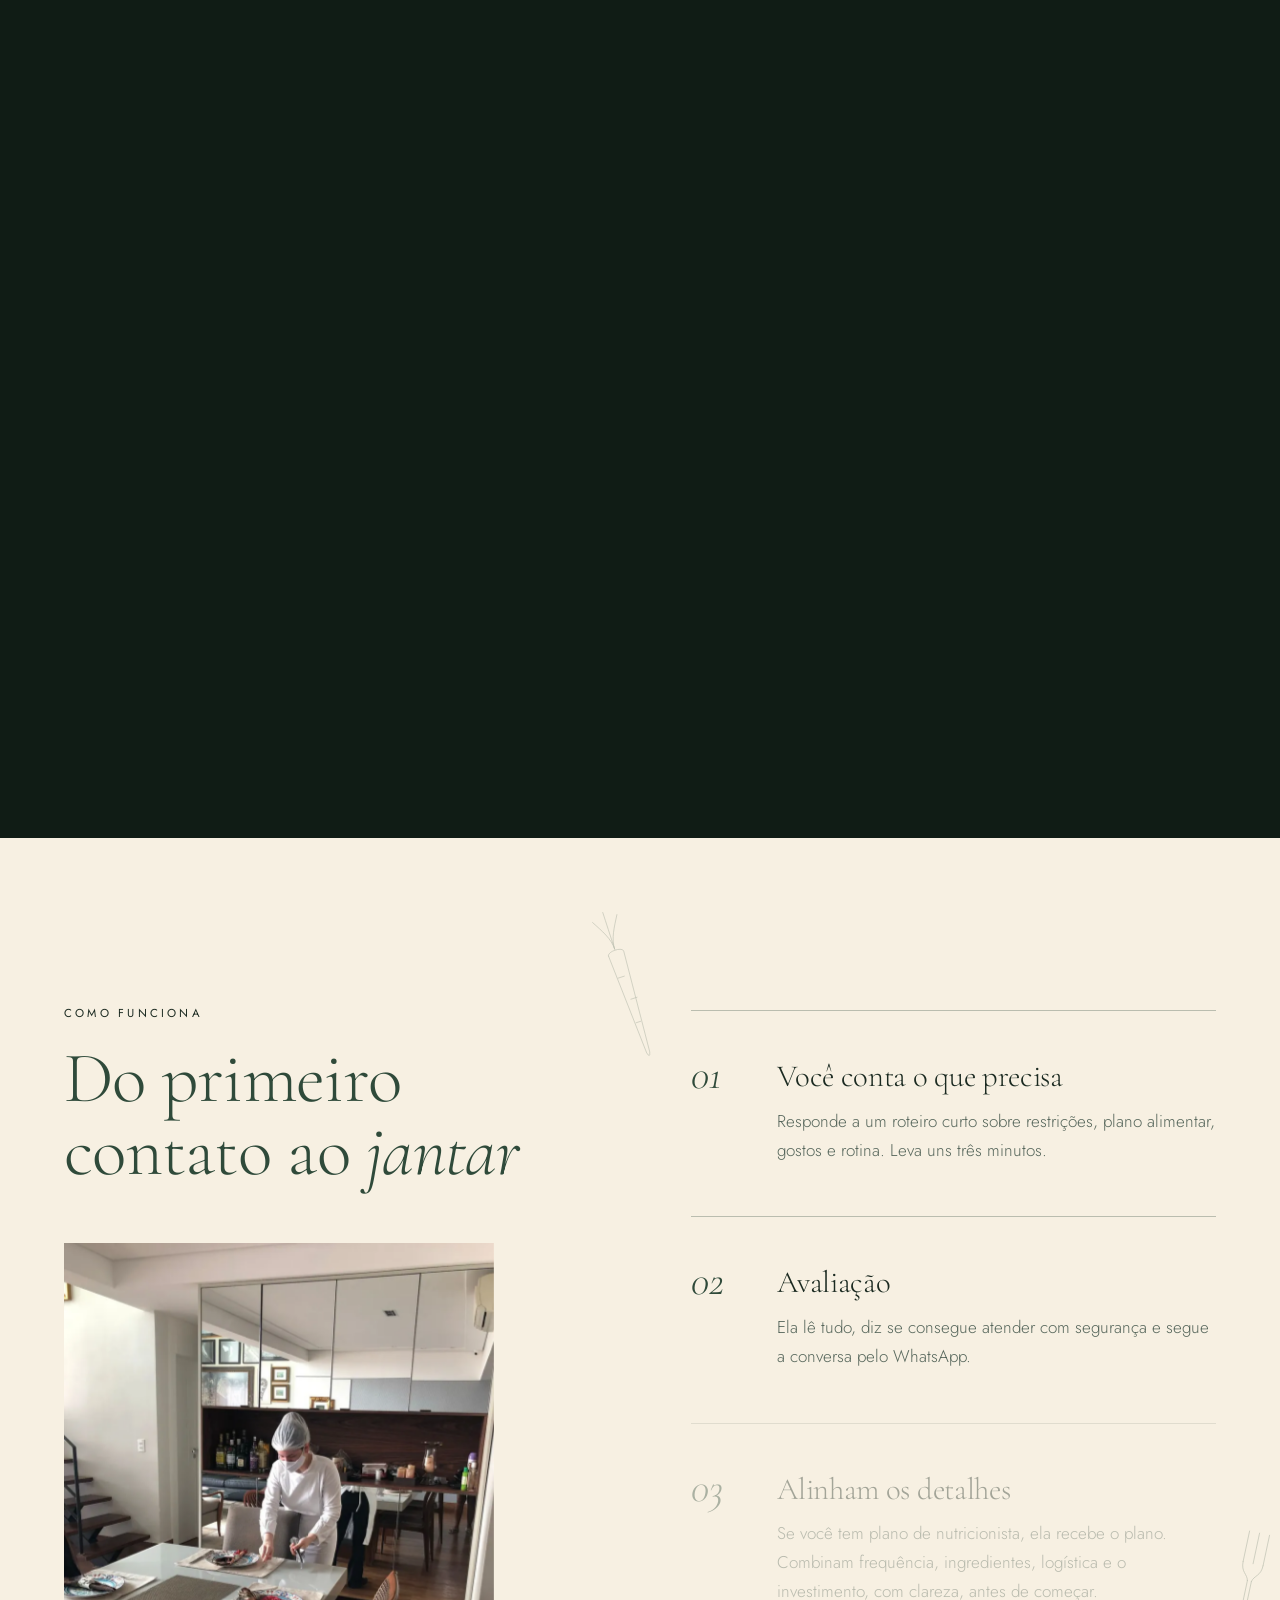
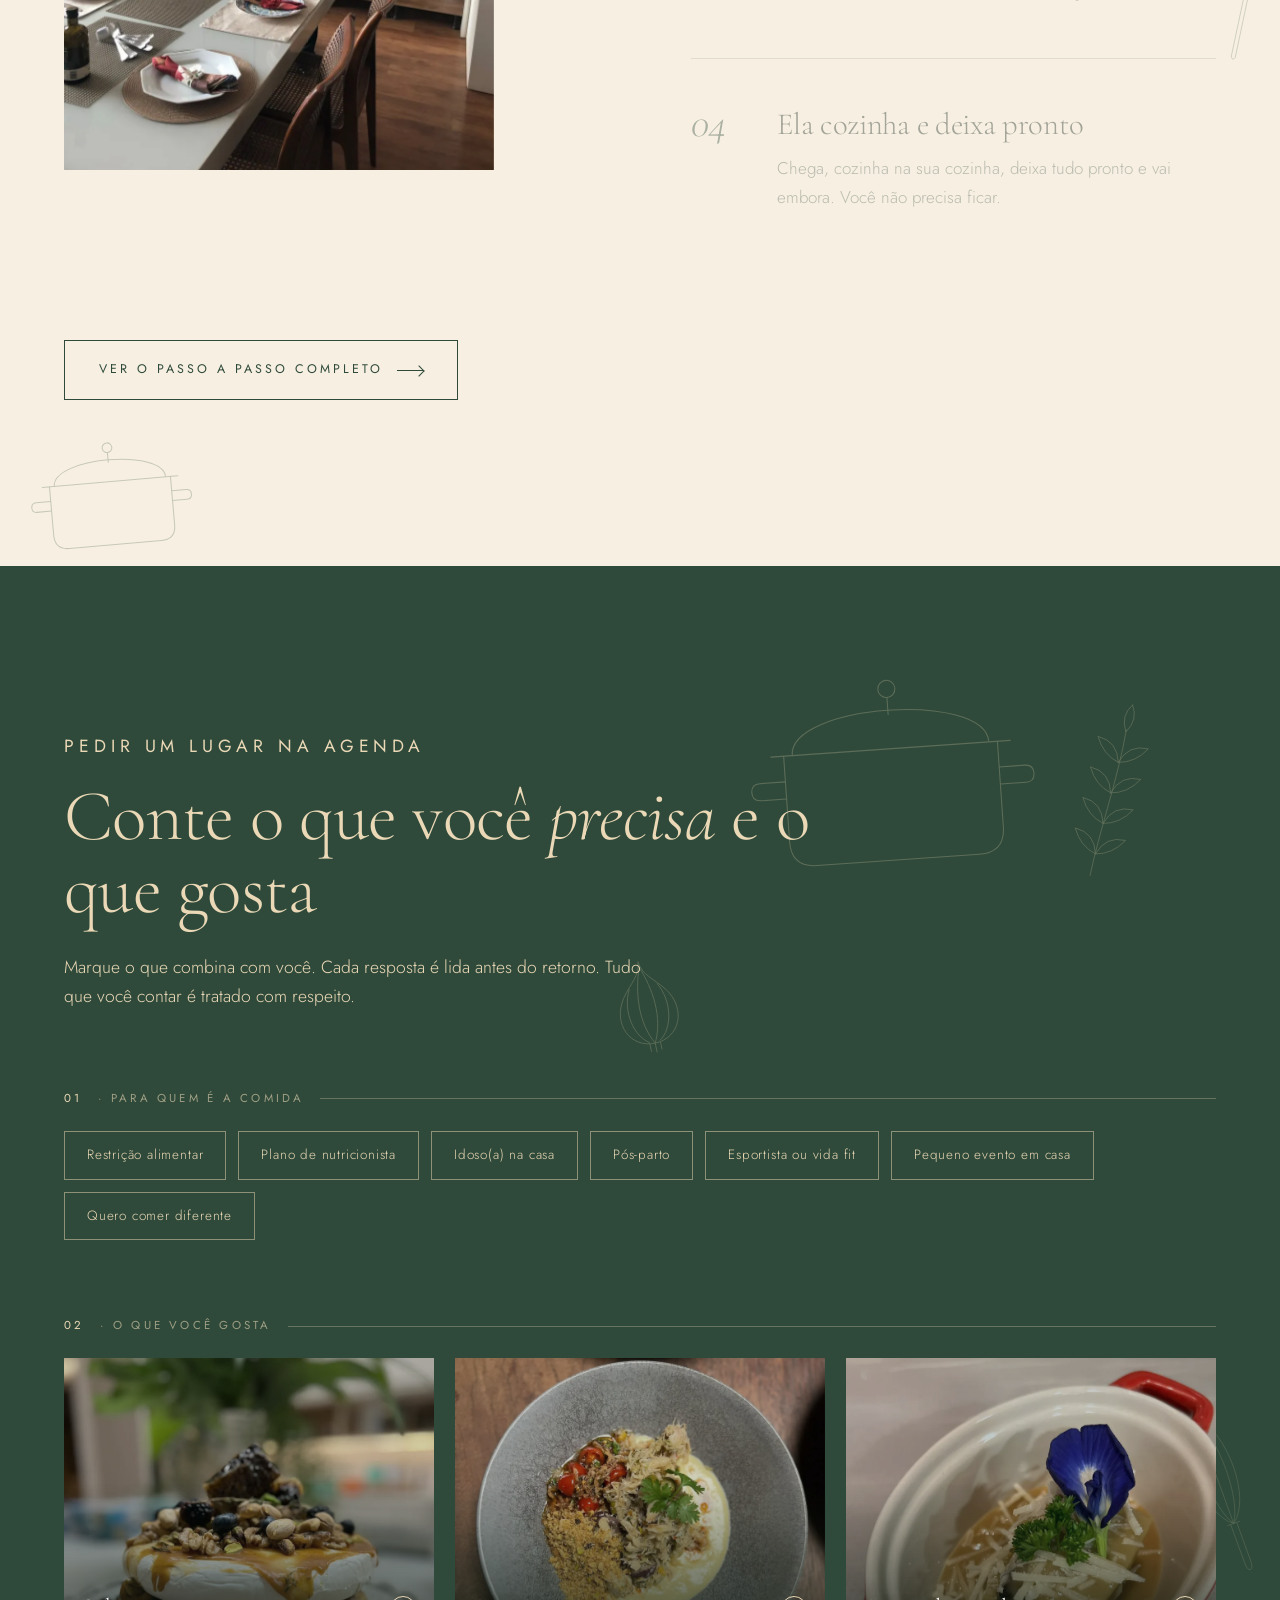
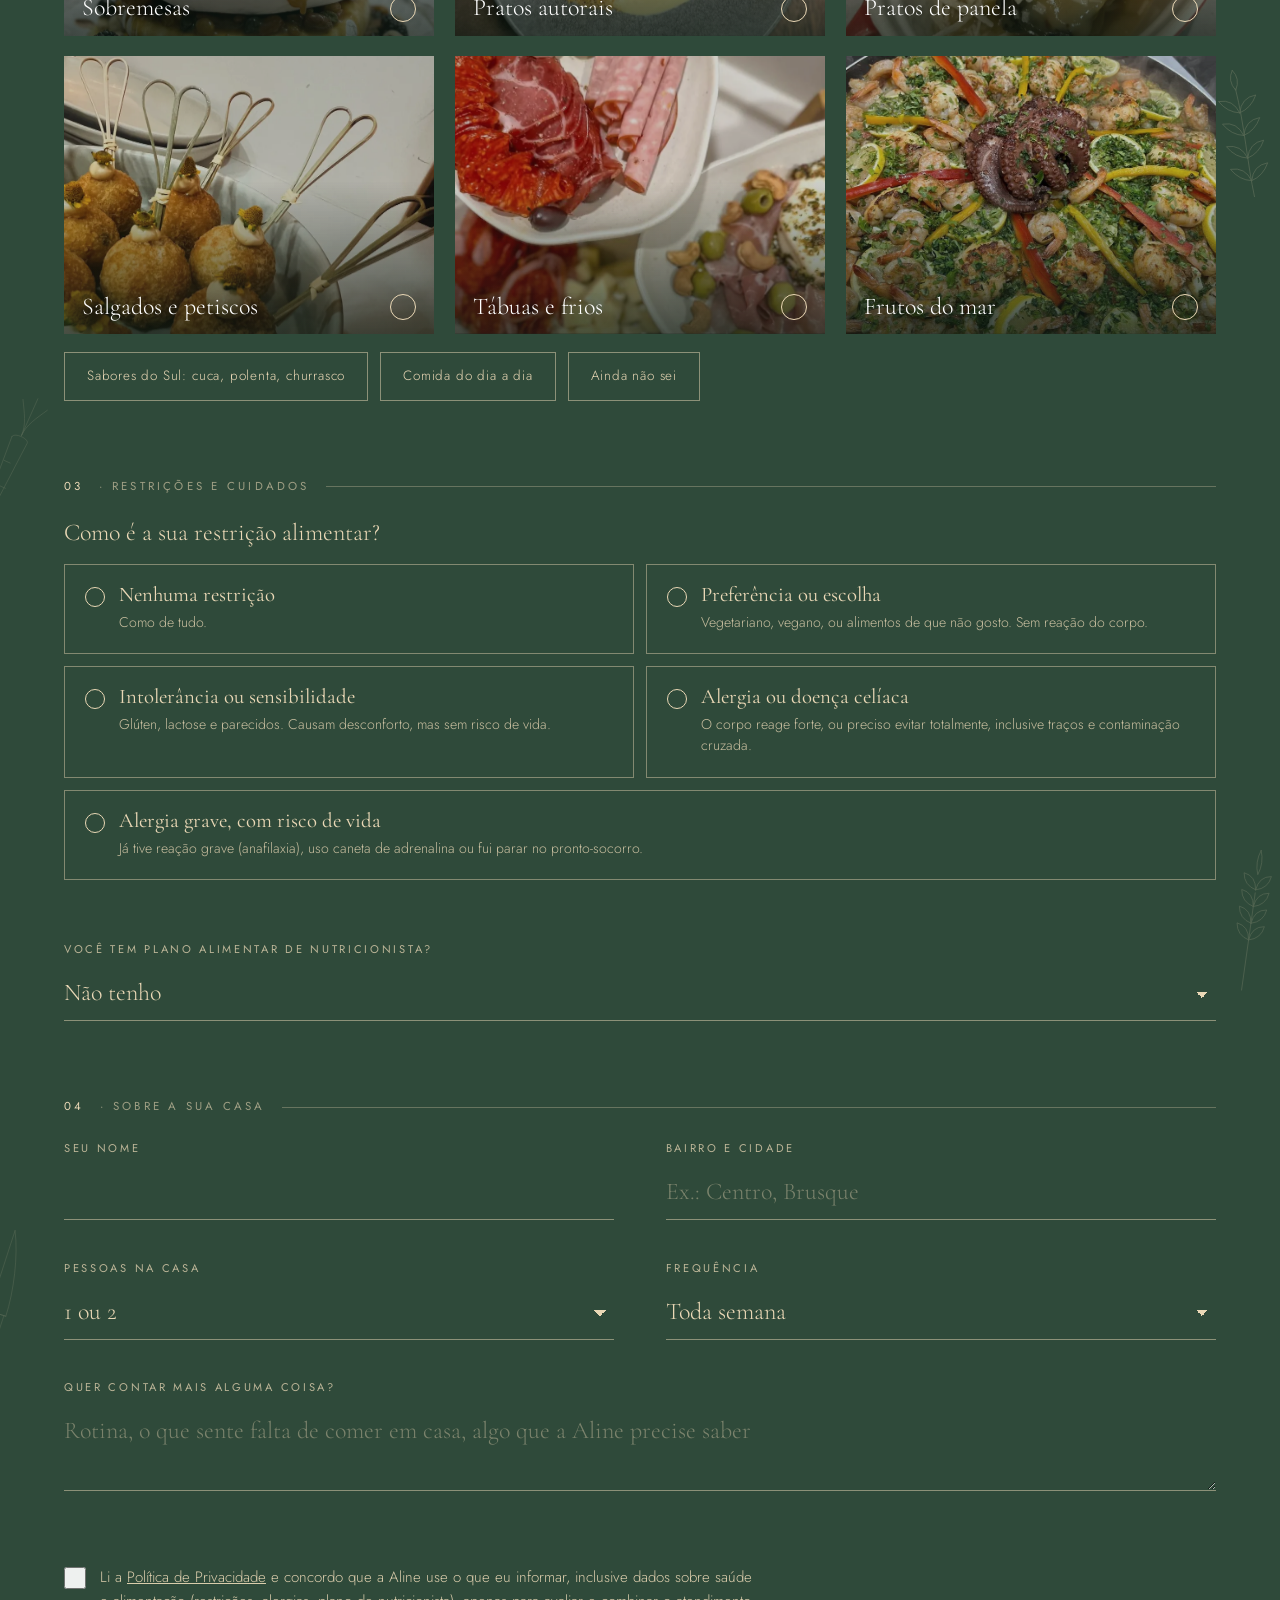
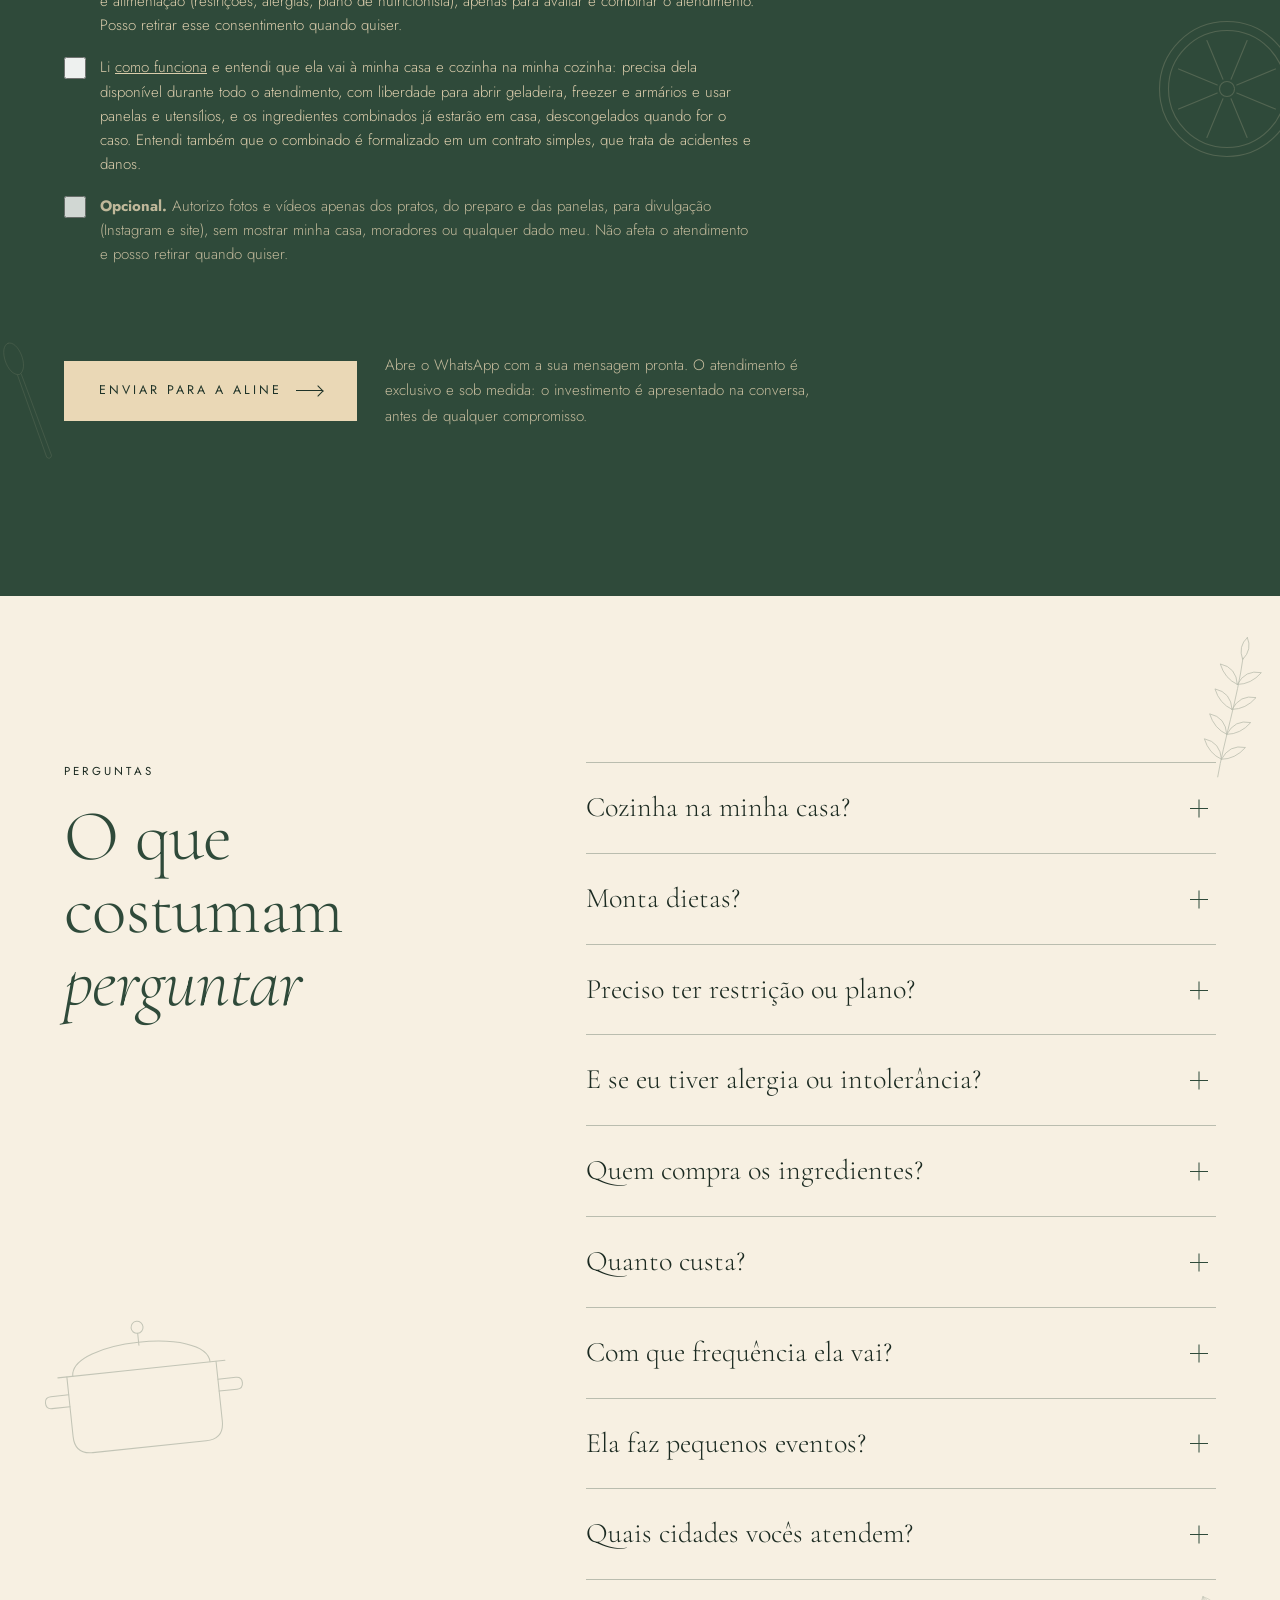
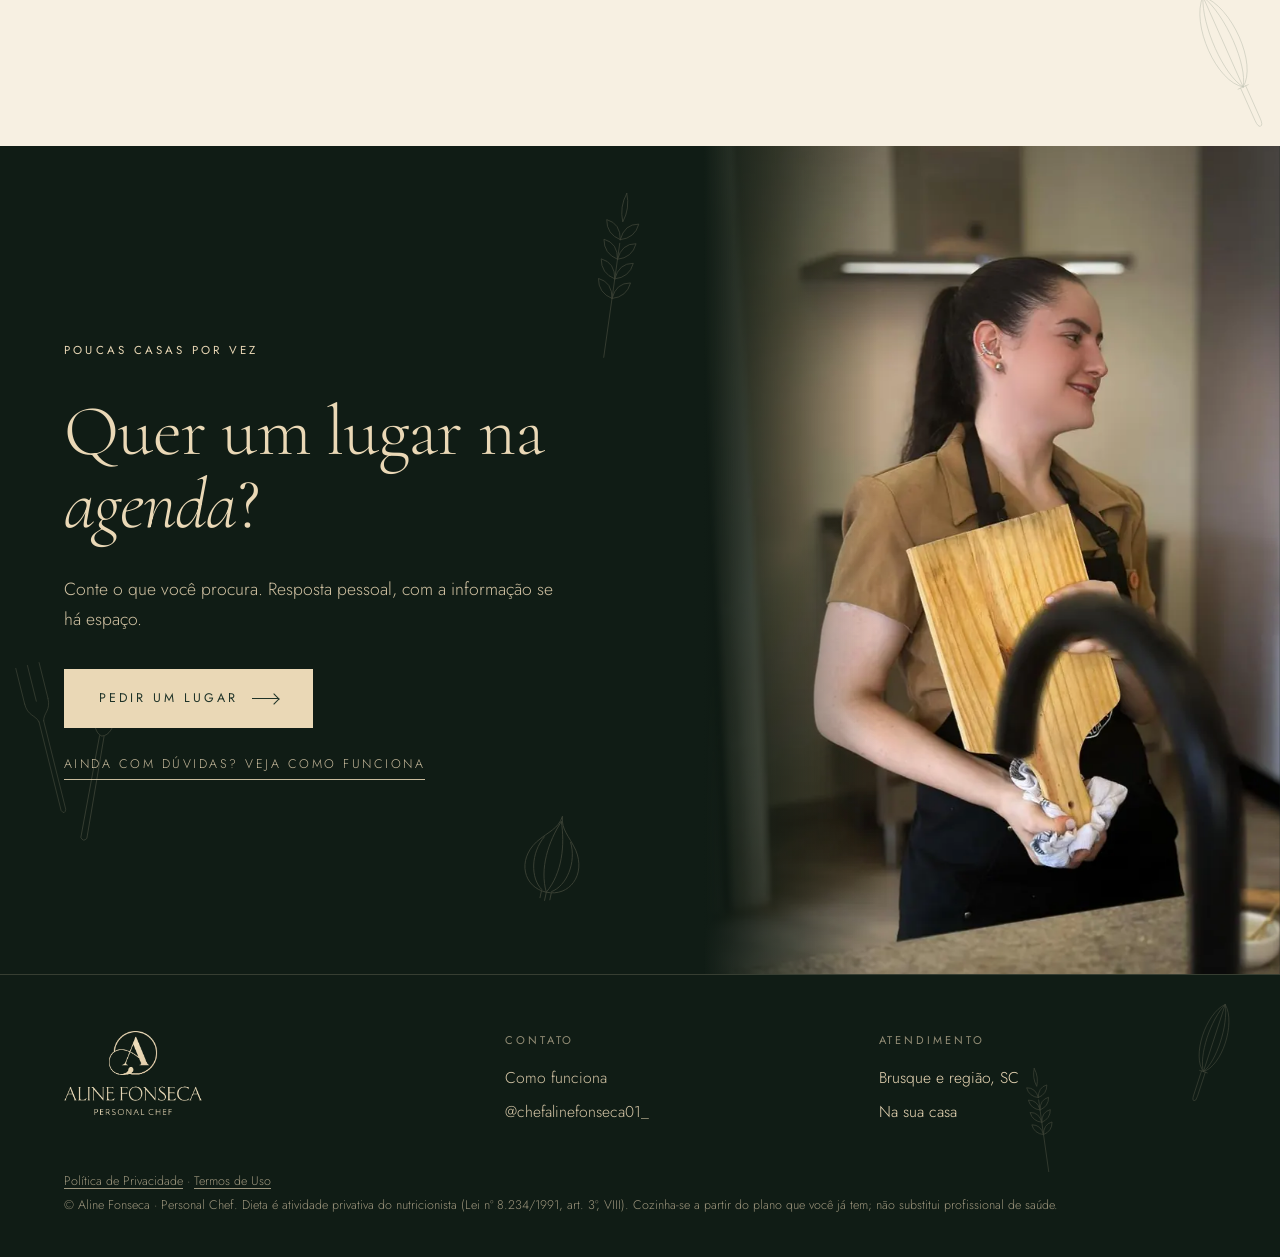
==== commit 33786ae3: "Beta: fouet inteiro no computador; legendas Porto Velho, Florianópolis e Brasília - o atraso entre o" ====
--- a/index.html
+++ b/index.html
@@ -106,8 +106,8 @@
       <div class="traj rv">
         <p class="label">Antes das casas, anos de eventos</p>
         <div class="traj-g">
-          <figure><div class="moldura in"><img src="img/mesa.webp" alt="Mesa de buffet montada em varanda com folhagens e frutas" width="900" height="600" loading="lazy"></div></figure>
-          <figure><div class="moldura in"><img src="img/evento.webp" alt="Aline sorrindo ao lado de uma mesa de salgados e doces montada para um evento" width="900" height="675" loading="lazy" style="object-position:30% 40%"></div></figure>
+          <figure><div class="moldura in"><img src="img/mesa.webp" alt="Mesa de buffet montada em varanda com folhagens e frutas" width="900" height="600" loading="lazy"></div><figcaption>Porto Velho</figcaption></figure>
+          <figure><div class="moldura in"><img src="img/evento.webp" alt="Aline sorrindo ao lado de uma mesa de salgados e doces montada para um evento" width="900" height="675" loading="lazy" style="object-position:30% 40%"></div><figcaption>Florianópolis</figcaption></figure>
           <figure><div class="moldura in"><img src="img/brasilia.webp" alt="Aline de dólmã e chapéu de chef finalizando peixes assados numa cozinha profissional em Brasília" width="900" height="675" loading="lazy"></div><figcaption>Brasília</figcaption></figure>
         </div>
         <p class="traj-n">Buffet próprio, eventos de até 500 pessoas e um jantar oficial em Brasília. Hoje o foco é outro: a cozinha da sua casa.</p>
